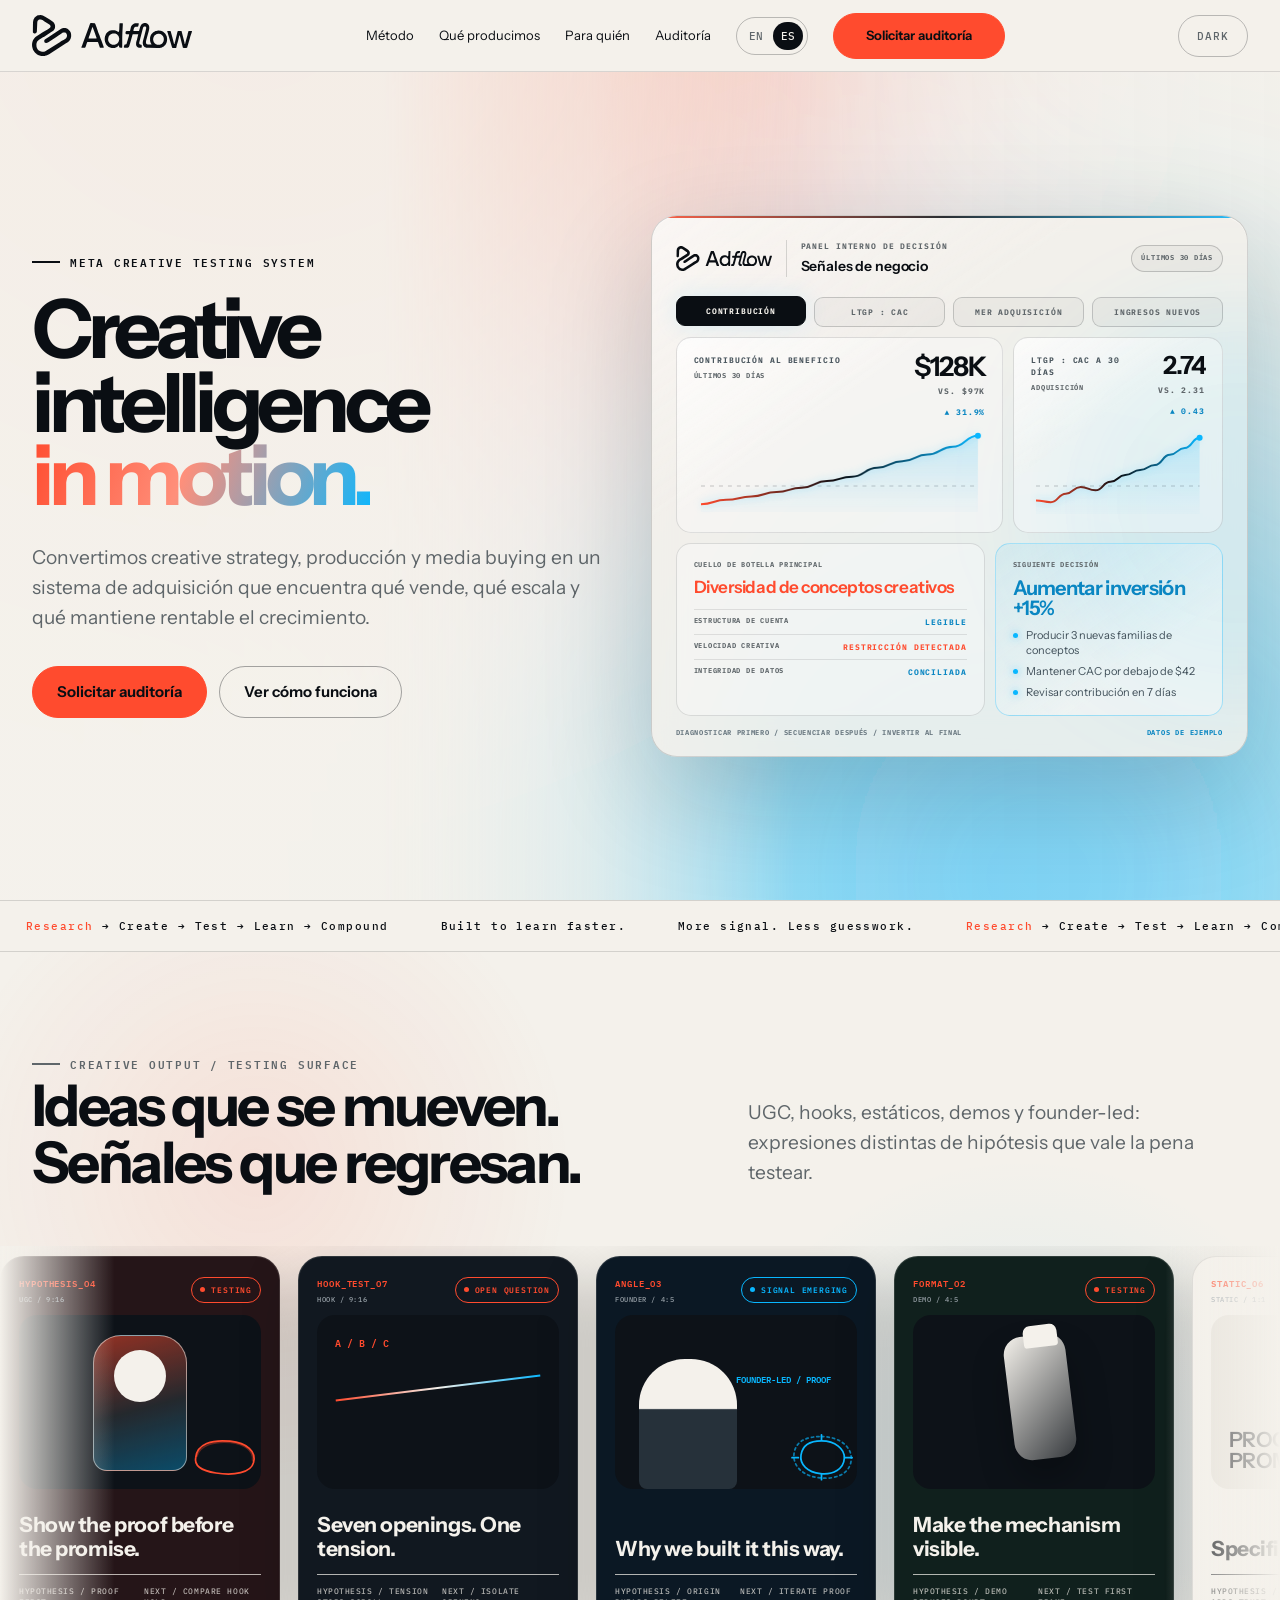
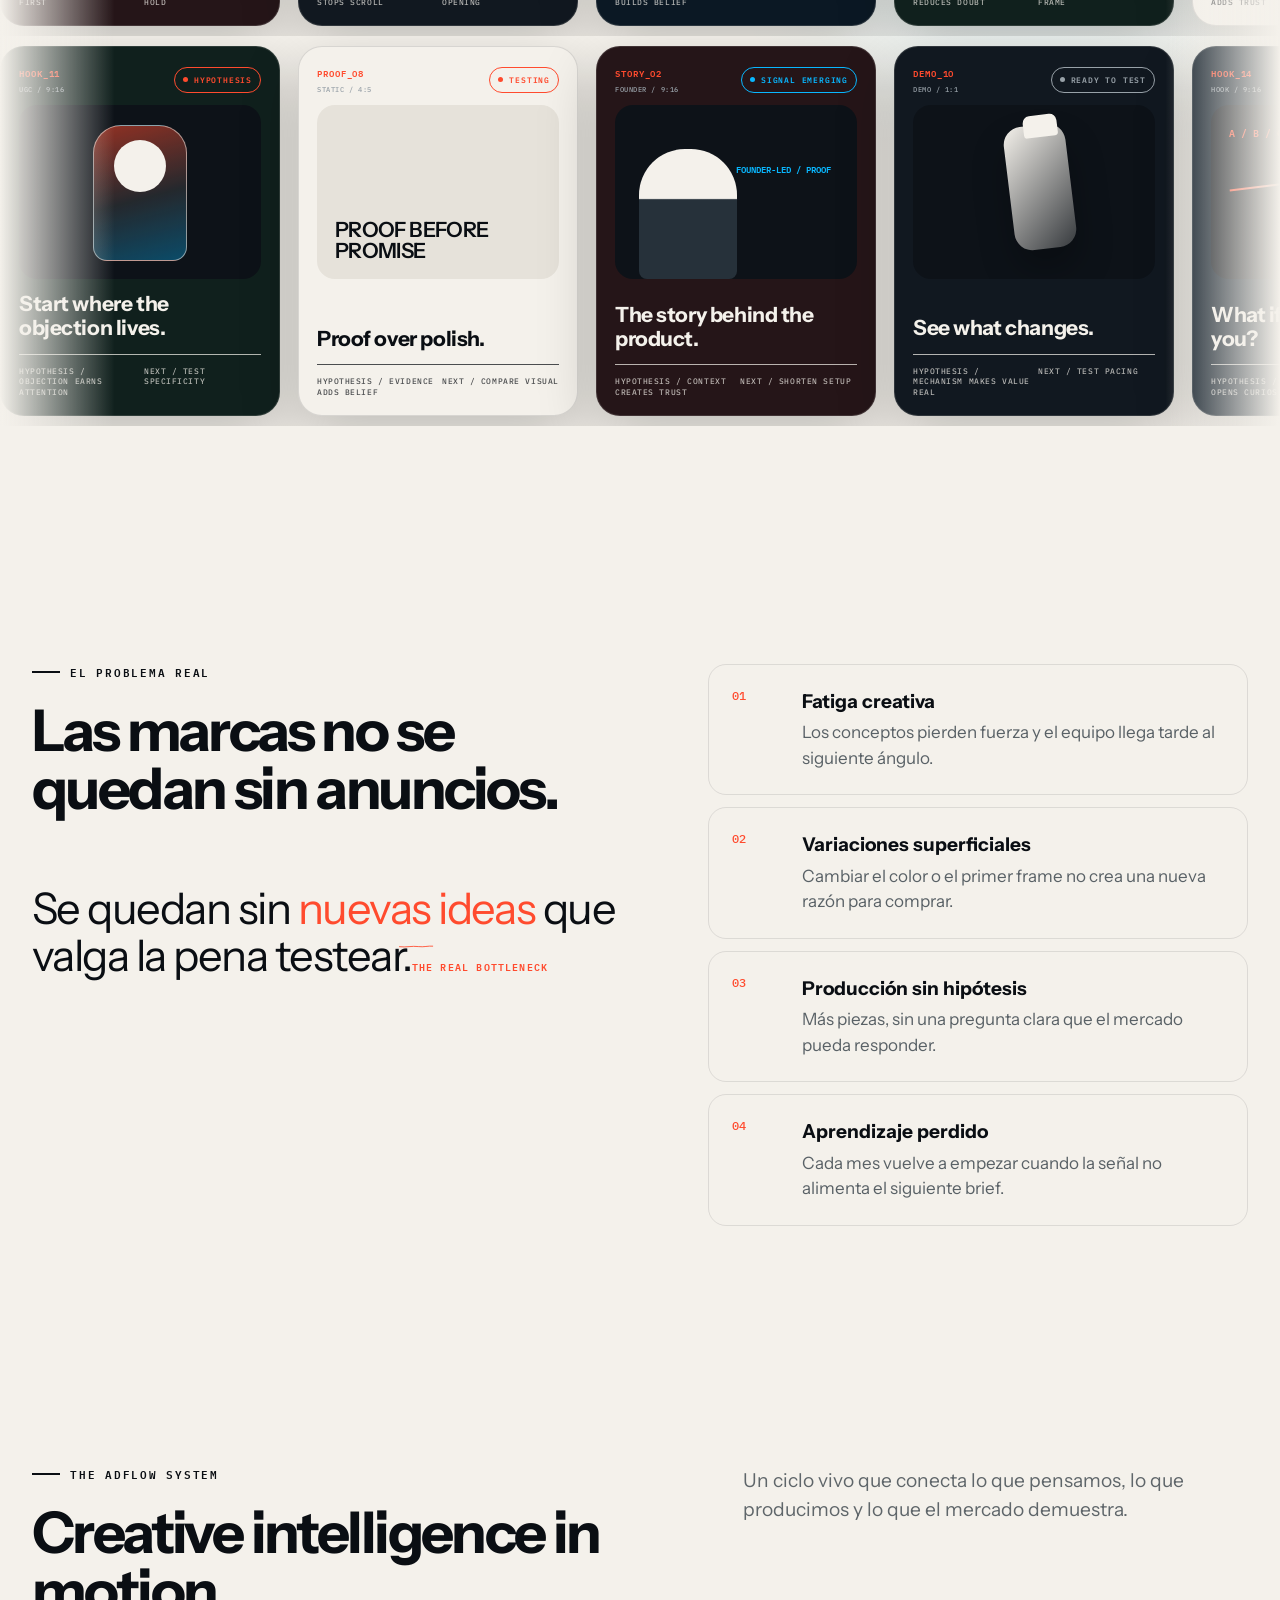
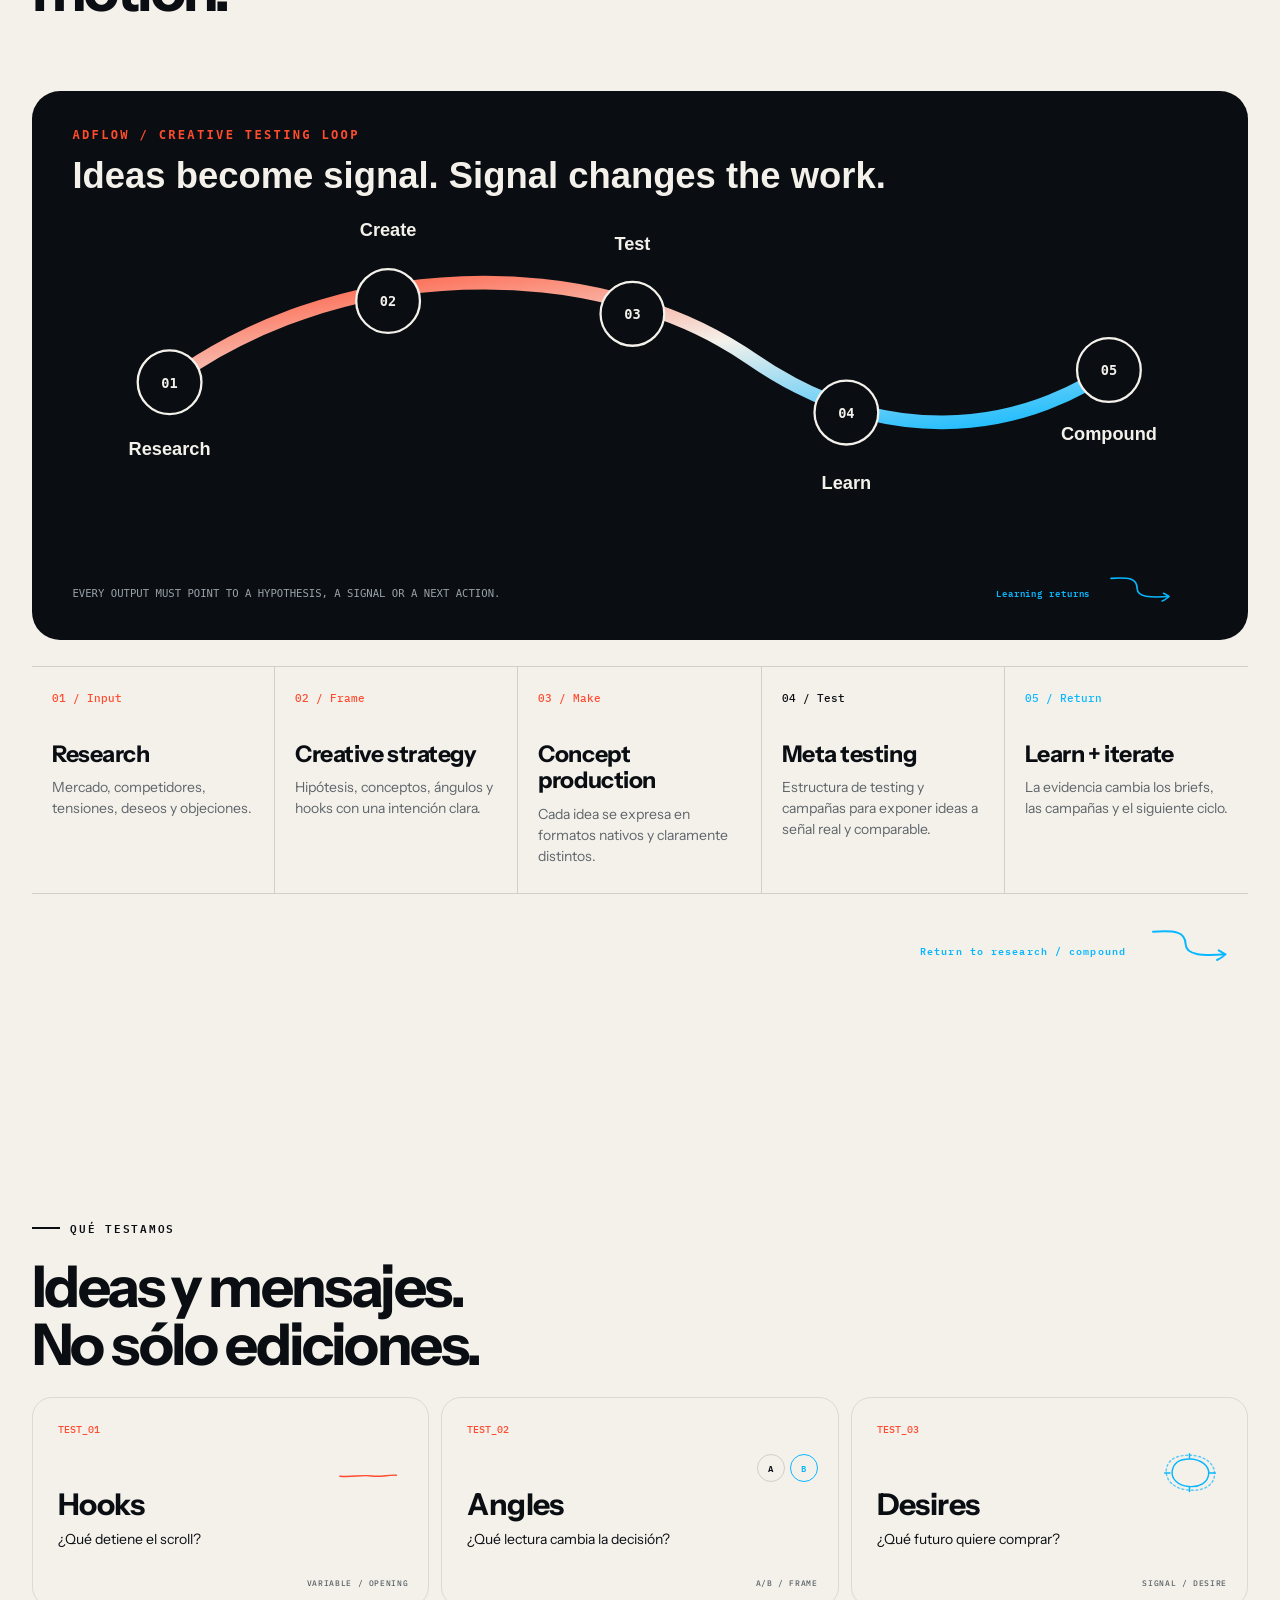
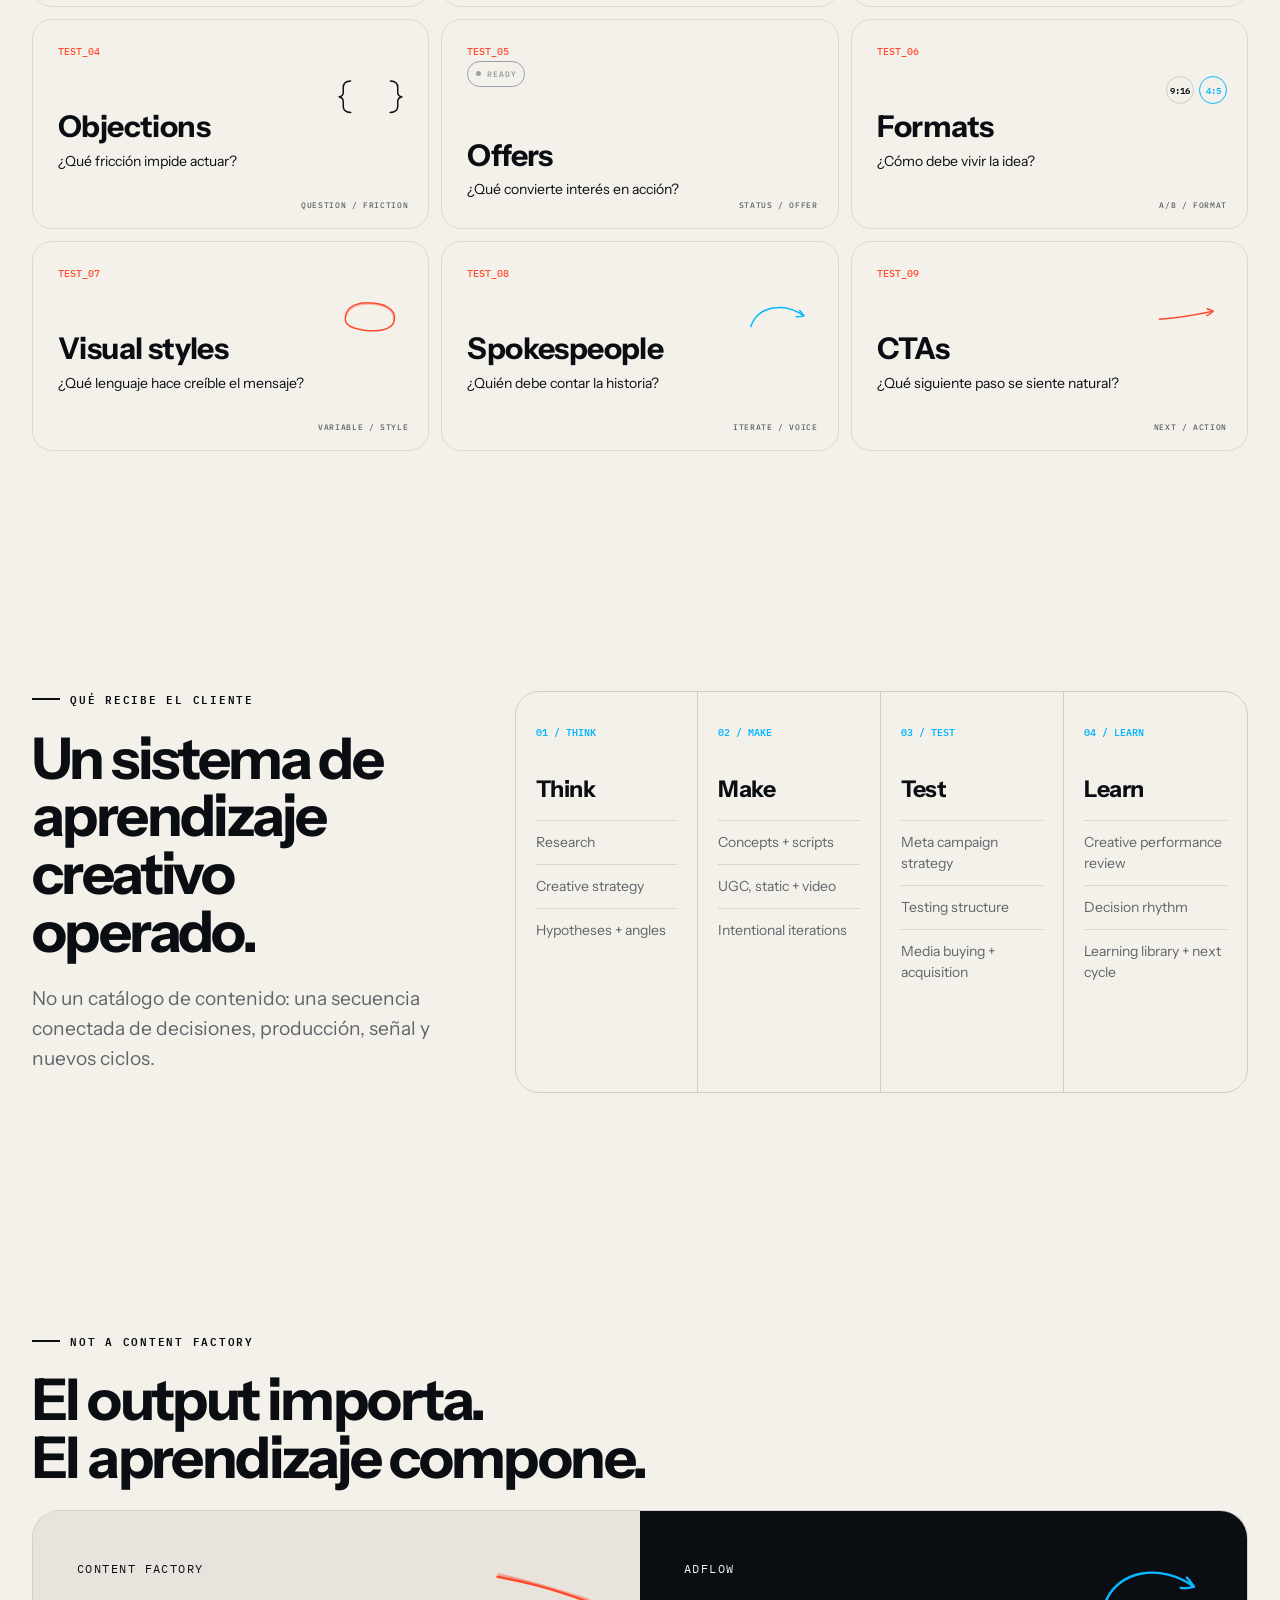
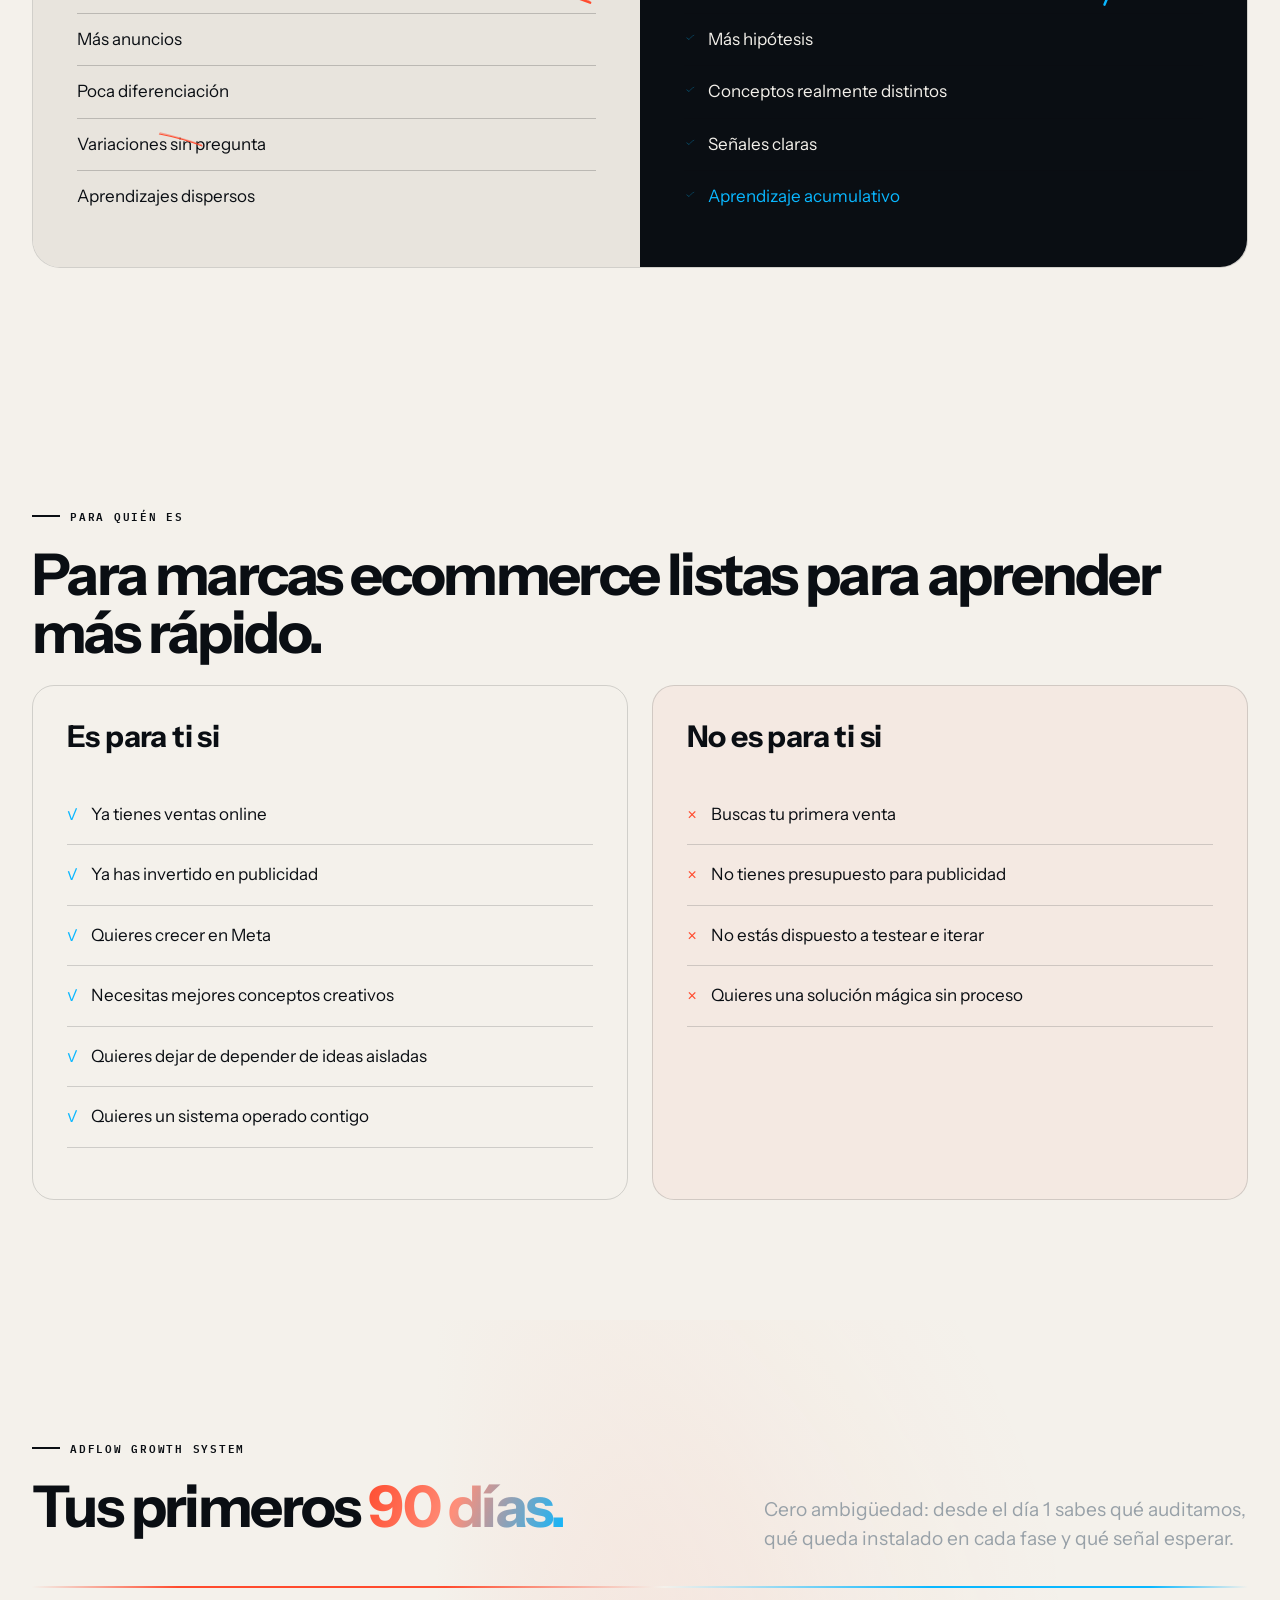
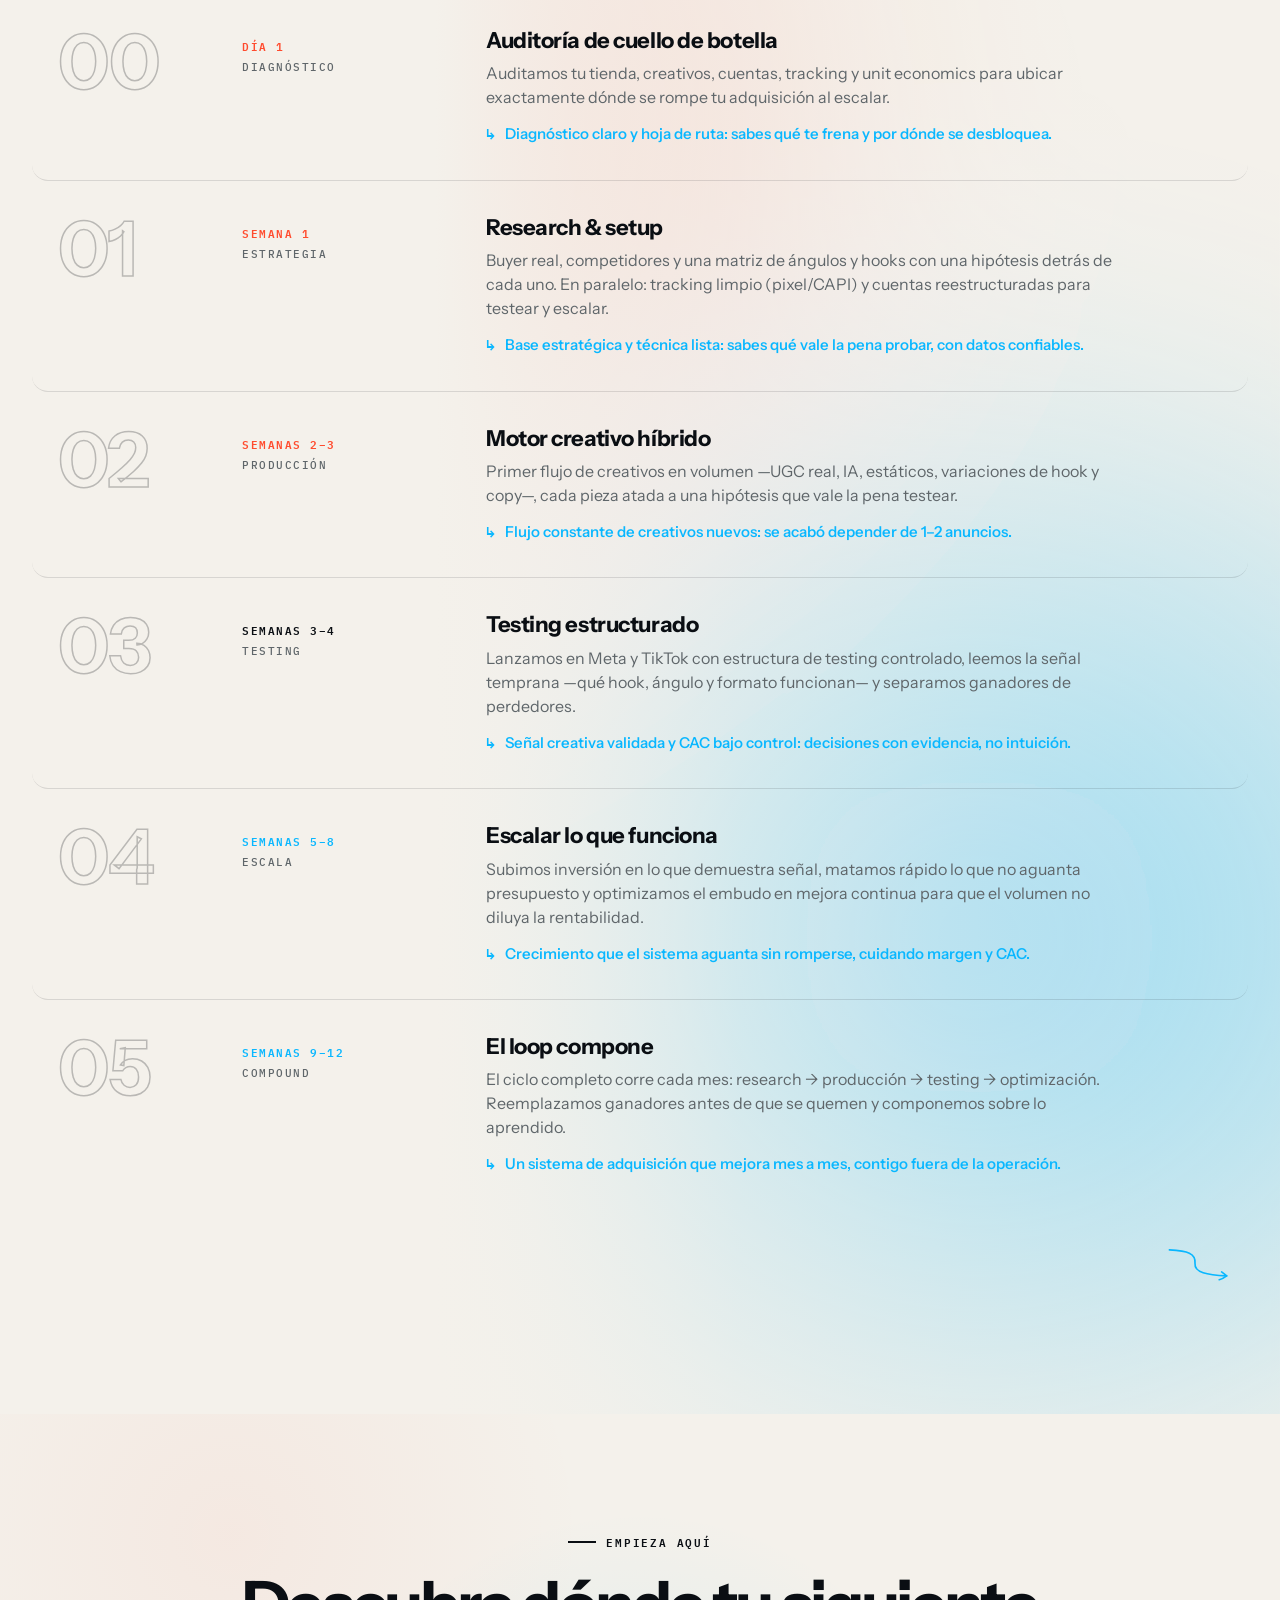
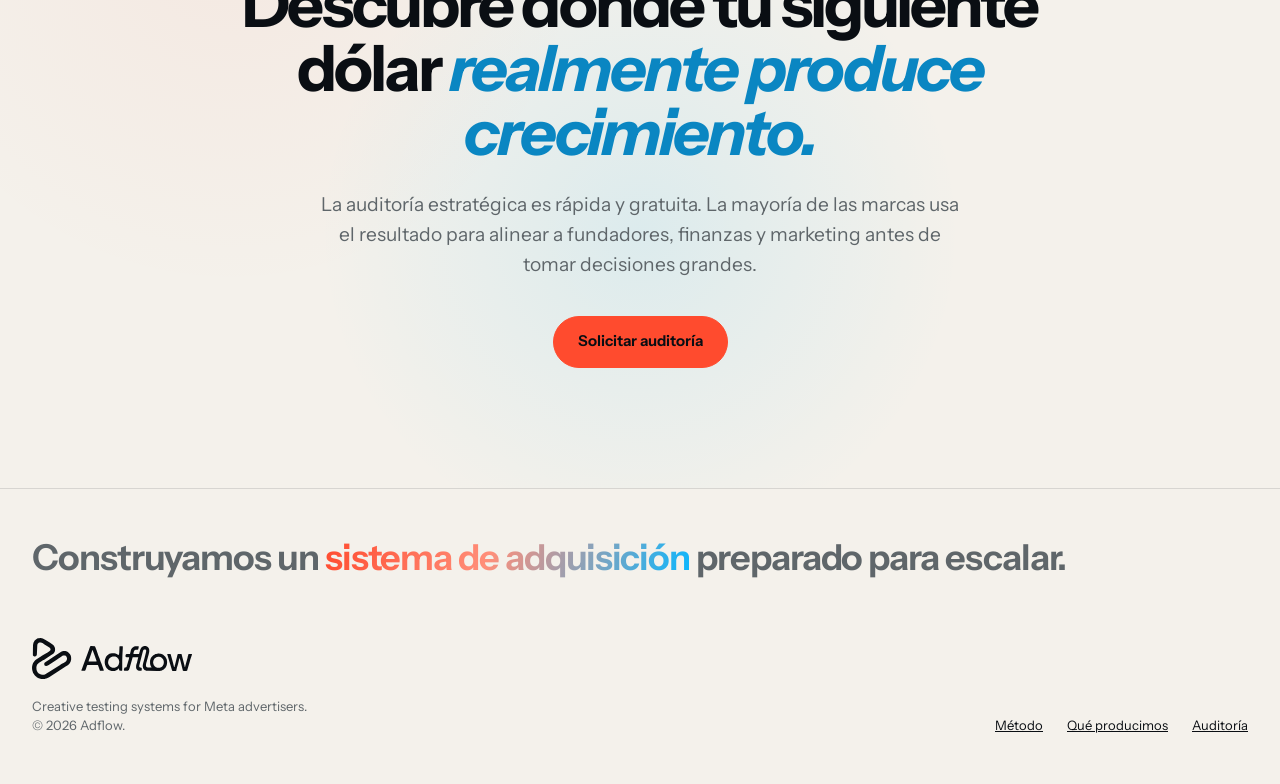
==== index.html @ 383245fb "Modal form refinements + footer statement - Modal title accent now uses the hero's signal gradient o" ====
<!doctype html>
<html lang="es">
<head>
  <meta charset="utf-8">
  <meta name="viewport" content="width=device-width,initial-scale=1">
  <title>Adflow — Creative testing systems for Meta</title>
  <meta name="description" content="Adflow investiga, produce y testea conceptos creativos para convertir cada ciclo de Meta en señal y aprendizaje.">

  <!-- SEO & Social Meta -->
  <meta name="keywords" content="Meta Ads, creative testing, ecommerce, UGC, ad creative, creative strategy, hooks, performance creative">
  <link rel="canonical" href="https://www.tryadflow.co/">
  <meta property="og:title" content="Adflow — Creative testing systems for Meta">
  <meta property="og:description" content="Adflow investiga, produce y testea conceptos creativos para convertir cada ciclo de Meta en señal y aprendizaje.">
  <meta property="og:type" content="website">
  <meta property="og:url" content="https://www.tryadflow.co">
  <meta property="og:image" content="https://www.tryadflow.co/og-image.png">
  <meta name="twitter:card" content="summary_large_image">
  <meta name="twitter:title" content="Adflow — Creative testing systems for Meta">
  <meta name="twitter:description" content="Adflow investiga, produce y testea conceptos creativos para convertir cada ciclo de Meta en señal y aprendizaje.">
  <meta name="twitter:image" content="https://www.tryadflow.co/og-image.png">

  <link rel="preconnect" href="https://fonts.googleapis.com">
  <link rel="preconnect" href="https://fonts.gstatic.com" crossorigin>
  <link href="https://fonts.googleapis.com/css2?family=IBM+Plex+Mono:wght@400;500;600&family=Instrument+Sans:wght@400;500;600;700&display=swap" rel="stylesheet">
  <link rel="icon" href="assets/favicon.svg" type="image/svg+xml">
  <style>
    :root{--ink:#0a0e13;--ivory:#f4f1eb;--red:#ff4b2e;--blue:#09b7ff;--mint:#b7f0e2;--surface:#111820;--mist:#98a1a8;--line:rgba(10,14,19,.16);--max:1280px;--radius:28px;--sans:'Instrument Sans',Arial,sans-serif;--mono:'IBM Plex Mono',monospace}
    *{box-sizing:border-box}html{scroll-behavior:smooth}body{margin:0;background:var(--ivory);color:var(--ink);font-family:var(--sans);font-size:17px;line-height:1.5;overflow-x:hidden}img{display:block;max-width:100%}a{color:inherit}.wrap{width:min(var(--max),calc(100% - 64px));margin:auto}.mono{font-family:var(--mono);text-transform:uppercase;letter-spacing:.12em;font-size:12px}.eyebrow{display:flex;align-items:center;gap:10px;margin:0 0 22px;font-family:var(--mono);font-size:11px;font-weight:600;letter-spacing:.16em;text-transform:uppercase}.eyebrow:before{content:"";width:28px;height:2px;background:currentColor}h1,h2,h3,p{margin-top:0}h1{font-size:clamp(58px,7vw,108px);line-height:.9;letter-spacing:-.065em;max-width:760px;margin-bottom:30px}h2{font-size:clamp(40px,4.5vw,68px);line-height:1;letter-spacing:-.045em;margin-bottom:24px}h3{font-size:23px;line-height:1.15;letter-spacing:-.02em}.lead{font-size:clamp(18px,1.5vw,22px);line-height:1.55;max-width:680px}.muted{color:#5f666a}.dark{background:var(--ink);color:var(--ivory)}.dark .muted{color:var(--mist)}.section{padding:120px 0}.btn{display:inline-flex;align-items:center;justify-content:center;min-height:52px;padding:0 24px;border:1px solid var(--ink);border-radius:999px;font-size:15px;font-weight:650;text-decoration:none;transition:.25s;background:transparent}.btn.primary{background:var(--red);border-color:var(--red);color:var(--ink)}.btn.light{border-color:rgba(244,241,235,.35);color:var(--ivory)}.btn:hover{transform:translateY(-3px);box-shadow:0 12px 30px rgba(0,0,0,.18)}.btn:focus-visible,a:focus-visible,input:focus-visible,select:focus-visible,textarea:focus-visible{outline:3px solid var(--blue);outline-offset:3px}
    nav{position:sticky;top:0;z-index:20;height:76px;background:rgba(10,14,19,.94);backdrop-filter:blur(14px);border-bottom:1px solid rgba(244,241,235,.12);color:var(--ivory)}nav .wrap{height:100%;display:flex;align-items:center;justify-content:space-between;gap:28px}.brand img{width:160px}.navlinks{display:flex;align-items:center;gap:25px}.navlinks a{font-size:13px;text-decoration:none}.langs{display:flex;gap:2px;border:1px solid rgba(244,241,235,.25);padding:3px}.lang{border:0;background:transparent;color:var(--mist);font:500 11px var(--mono);padding:7px 8px;cursor:pointer}.lang.active{background:var(--ivory);color:var(--ink)}.menu{display:none;background:none;border:0;color:var(--ivory);font:500 12px var(--mono)}
    .hero{position:relative;min-height:calc(100vh - 76px);padding:94px 0 72px;overflow:hidden}.hero:before{content:"";position:absolute;inset:0;background:linear-gradient(90deg,var(--ink) 0 41%,transparent 61%),url('assets/signal-field-dark.svg') 76% 42%/78% 112% no-repeat;opacity:.94}.hero:after{content:"";position:absolute;left:53%;top:18%;width:47%;height:64%;background:repeating-linear-gradient(174deg,transparent 0 13px,rgba(244,241,235,.07) 14px,transparent 15px 25px);clip-path:polygon(0 49%,100% 0,100% 100%);filter:blur(.2px);opacity:.7;animation:currentShift 9s ease-in-out infinite alternate}.hero-grid{position:relative;z-index:2;display:grid;grid-template-columns:.92fr 1.08fr;gap:38px;align-items:center}.hero-copy{position:relative;z-index:2}.hero h1{font-size:clamp(70px,7vw,108px);max-width:720px}.hero h1 span{color:var(--ivory)}.hero-copy .lead{max-width:590px}.actions{display:flex;gap:12px;flex-wrap:wrap;margin-top:34px}.hero-visual{position:relative;min-height:590px}.signal-core{position:absolute;left:49%;top:45%;width:24px;height:24px;border-radius:50%;background:var(--ivory);box-shadow:0 0 16px 5px var(--ivory),-20px 0 50px 22px var(--red),20px 0 55px 24px var(--blue);animation:signalPulse 4s ease-in-out infinite}.signal-axis{position:absolute;left:10%;right:3%;top:calc(45% + 11px);height:1px;background:linear-gradient(90deg,transparent,var(--red),var(--ivory),var(--blue),transparent)}.signal-copy{position:absolute;left:8%;right:0;bottom:38px;display:grid;grid-template-columns:repeat(3,1fr);gap:16px}.signal-copy div{padding-top:13px;border-top:1px solid rgba(244,241,235,.28)}.signal-copy span{display:block;color:var(--mist);font:500 9px var(--mono);letter-spacing:.11em;text-transform:uppercase}.signal-copy b{display:block;margin-top:8px;font-size:14px;font-weight:500}.hero-mark{position:absolute;right:4%;top:9%;width:50px;opacity:.84;animation:markFloat 6s ease-in-out infinite}@keyframes signalPulse{50%{transform:scale(1.18) translateX(8px);filter:brightness(1.15)}}@keyframes currentShift{to{transform:translate3d(2%,-1.5%,0) scale(1.025);opacity:.9}}@keyframes markFloat{50%{transform:translateY(-10px) rotate(3deg)}}
    .system-ticker{border-top:1px solid rgba(244,241,235,.14);border-bottom:1px solid rgba(244,241,235,.14);overflow:hidden}.system-ticker .ticker-track{display:flex;white-space:nowrap;width:max-content;animation:ticker 24s linear infinite}.system-ticker span{padding:18px 26px;font:500 11px var(--mono);letter-spacing:.13em}.system-ticker i{color:var(--red);font-style:normal}@keyframes ticker{to{transform:translateX(-50%)}}
    .creative-stream{position:relative;padding:96px 0 110px;background:var(--ink);color:var(--ivory);overflow:hidden}.creative-stream:before{content:"";position:absolute;inset:-20% 0 20%;background:radial-gradient(circle at 17% 38%,rgba(255,75,46,.12),transparent 28%),radial-gradient(circle at 78% 62%,rgba(9,183,255,.11),transparent 28%);pointer-events:none}.stream-head{position:relative;z-index:2;display:flex;align-items:end;justify-content:space-between;gap:50px;margin-bottom:46px}.stream-head h2{max-width:670px;margin-bottom:0}.stream-head p{max-width:500px;margin-bottom:4px;color:var(--mist)}.marquee-row{position:relative;width:100%;overflow:hidden;padding:9px 0}.marquee-row:before,.marquee-row:after{content:"";position:absolute;z-index:4;top:0;bottom:0;width:9vw;pointer-events:none}.marquee-row:before{left:0;background:linear-gradient(90deg,var(--ink),transparent)}.marquee-row:after{right:0;background:linear-gradient(-90deg,var(--ink),transparent)}.creative-track{display:flex;width:max-content;will-change:transform}.creative-track.left{animation:streamLeft 42s linear infinite}.creative-track.right{animation:streamRight 46s linear infinite}.marquee-row:hover .creative-track{animation-play-state:paused}.creative-group{display:flex;gap:16px;padding-right:16px;flex:none}.creative-tile{position:relative;flex:0 0 250px;aspect-ratio:4/5;overflow:hidden;border-radius:26px;padding:20px;color:var(--ivory);background:radial-gradient(circle at 28% 22%,rgba(255,75,46,.28),transparent 35%),linear-gradient(145deg,#192028,#0d1218);box-shadow:0 18px 55px rgba(0,0,0,.24);transform:translateZ(0)}.creative-tile:nth-child(2n){background:radial-gradient(circle at 72% 74%,rgba(9,183,255,.28),transparent 38%),linear-gradient(145deg,#181d23,#0b1015)}.creative-tile:nth-child(3n){background:radial-gradient(circle at 50% 30%,rgba(183,240,226,.17),transparent 34%),linear-gradient(150deg,#14231f,#0a1110)}.creative-tile:nth-child(4n){background:radial-gradient(circle at 34% 68%,rgba(255,75,46,.22),transparent 36%),linear-gradient(145deg,#27171c,#0c1015)}.creative-tile .format{display:inline-flex;padding:7px 11px;border-radius:999px;background:var(--ivory);color:var(--ink);font:600 9px var(--mono);letter-spacing:.1em;text-transform:uppercase}.creative-tile h3{position:absolute;z-index:2;left:20px;right:20px;bottom:20px;margin:0;font-size:26px}.creative-tile .orb{position:absolute;width:120px;height:120px;border-radius:50%;right:-18px;top:34%;background:linear-gradient(135deg,var(--red),var(--ivory) 48%,var(--blue));filter:blur(.2px);opacity:.85;transition:.4s}.creative-tile:hover .orb{transform:scale(1.18) rotate(18deg)}.creative-tile .bottle{position:absolute;left:38%;top:29%;width:65px;height:145px;border-radius:22px 22px 28px 28px;background:linear-gradient(135deg,rgba(244,241,235,.9),rgba(244,241,235,.14));box-shadow:0 20px 32px rgba(0,0,0,.3);transform:rotate(-10deg)}.creative-tile .bottle:before{content:"";position:absolute;left:19px;right:19px;top:-15px;height:22px;border-radius:8px 8px 3px 3px;background:var(--ivory)}.creative-tile .hookline{position:absolute;left:24px;right:24px;top:42%;height:2px;background:linear-gradient(90deg,var(--red),var(--ivory),var(--blue));transform:rotate(-8deg);box-shadow:0 0 22px var(--blue)}@keyframes streamLeft{from{transform:translateX(0)}to{transform:translateX(-50%)}}@keyframes streamRight{from{transform:translateX(-50%)}to{transform:translateX(0)}}
    .problem-grid{display:grid;grid-template-columns:1.05fr .95fr;gap:80px}.problem-list{display:grid;gap:12px}.problem-row{display:grid;grid-template-columns:52px 1fr;gap:18px;padding:23px;border-radius:22px;background:rgba(10,14,19,.045)}.problem-row .num{font:500 12px var(--mono);color:var(--red)}.problem-row b{display:block;font-size:19px;margin-bottom:4px}.problem-row p{margin:0;color:#596166}.statement{margin-top:60px;padding:36px;border-radius:var(--radius);background:var(--ink);color:var(--ivory);font-size:clamp(28px,3.4vw,50px);line-height:1.08;letter-spacing:-.035em}.statement em{color:var(--red);font-style:normal}
    .method-head{display:grid;grid-template-columns:1fr .8fr;gap:80px;margin-bottom:62px}.motion-strip{position:relative;display:grid;grid-template-columns:repeat(4,1fr);align-items:center;min-height:250px;border-top:1px solid rgba(244,241,235,.2);border-bottom:1px solid rgba(244,241,235,.2);overflow:hidden}.motion-strip:before{content:"";position:absolute;left:10%;right:10%;top:50%;height:1px;background:linear-gradient(90deg,var(--red),var(--ivory),var(--blue))}.motion-state{position:relative;z-index:2;text-align:center}.motion-state img{width:96px;margin:auto;filter:blur(8px);opacity:.5;transform:rotate(-28deg)}.motion-state:nth-child(2) img{filter:blur(4px);opacity:.65;transform:rotate(-12deg)}.motion-state:nth-child(3) img{filter:blur(1px);opacity:.85;transform:rotate(0)}.motion-state:nth-child(4) img{filter:none;opacity:1;transform:none}.motion-state span{display:block;margin-top:24px;color:var(--mist);font:500 9px var(--mono);letter-spacing:.1em;text-transform:uppercase}.loop{display:grid;grid-template-columns:repeat(5,1fr);gap:0;margin-top:52px}.step{position:relative;padding:0 24px 0 0}.step-num{font:500 11px var(--mono);color:var(--red);padding-bottom:14px;border-bottom:1px solid rgba(244,241,235,.24)}.step:nth-child(4) .step-num,.step:nth-child(5) .step-num{color:var(--blue)}.step h3{color:var(--ivory);margin:22px 0 12px}.step p{color:var(--mist);font-size:14px}.compound{margin-top:48px;display:flex;justify-content:flex-end;align-items:center;gap:16px;color:var(--blue);font:500 12px var(--mono);text-transform:uppercase;letter-spacing:.1em}.compound img{width:54px}
    .testing-grid{display:grid;grid-template-columns:repeat(3,1fr);gap:14px}.test-cell{position:relative;min-height:180px;padding:25px;border-radius:24px;background:rgba(10,14,19,.045);transition:.25s}.test-cell:after{content:"";position:absolute;width:44px;height:25px;border:2px solid transparent;border-radius:50%;right:22px;top:20px;transform:rotate(-12deg)}.test-cell:nth-child(3n+1):hover:after{border-color:var(--red)}.test-cell:nth-child(3n+2):hover:after{border-color:var(--blue)}.test-cell:hover{background:var(--ink);color:var(--ivory);transform:translateY(-4px)}.test-cell .id{font:500 10px var(--mono);color:var(--red)}.test-cell h3{font-size:30px;margin:44px 0 6px}.test-cell p{font-size:14px;margin:0}.deliverables{display:grid;grid-template-columns:.8fr 1.2fr;gap:90px}.delivery-list{display:grid;gap:10px}.delivery{display:flex;gap:24px;padding:19px 22px;border-radius:18px;background:rgba(244,241,235,.055)}.delivery span{font:500 11px var(--mono);color:var(--blue)}.delivery b{font-size:19px}.compare{display:grid;grid-template-columns:1fr 1fr;border-radius:var(--radius);overflow:hidden;box-shadow:0 20px 60px rgba(10,14,19,.1)}.compare>div{padding:44px}.compare .factory{background:#e6e2da}.compare .adflow{background:linear-gradient(135deg,var(--red),var(--ivory) 54%,var(--blue))}.compare ul{padding:0;list-style:none;margin:32px 0 0}.compare li{padding:13px 0;border-top:1px solid rgba(10,14,19,.2)}
    .fit{display:grid;grid-template-columns:1fr 1fr;gap:24px}.fit-card{padding:34px;border-radius:var(--radius);background:rgba(10,14,19,.05)}.fit-card.no{background:rgba(255,75,46,.09)}.fit-card h3{font-size:30px}.fit-card ul{padding:0;list-style:none}.fit-card li{padding:17px 0;border-bottom:1px solid var(--line);display:flex;gap:14px}.fit-card li:before{content:"→"}.fit-card.no li:before{content:"×";color:var(--red)}
    .audit{position:relative;background:var(--ivory);color:var(--ink);overflow:hidden}.audit:before{content:"";position:absolute;inset:0 0 0 50%;background:url('assets/signal-field-dark.svg') center/cover no-repeat;opacity:.22}.audit-grid{position:relative;display:grid;grid-template-columns:.82fr 1.18fr;gap:90px}.audit-points{margin:38px 0 0;padding:0;list-style:none}.audit-points li{padding:14px 0;border-bottom:1px solid rgba(10,14,19,.24);font-weight:550}.audit-points li:before{content:"↳";margin-right:12px}.form{background:var(--ink);color:var(--ivory);padding:38px;border-radius:32px;box-shadow:0 30px 80px rgba(10,14,19,.2)}.fields{display:grid;grid-template-columns:1fr 1fr;gap:18px}.field-group.full{grid-column:1/-1}.field-group label,.group-label{display:block;font:500 10px var(--mono);text-transform:uppercase;letter-spacing:.1em;margin-bottom:8px}.field-group input,.field-group select,.field-group textarea{width:100%;border:1px solid rgba(244,241,235,.2);border-radius:14px;background:var(--surface);padding:14px;font:16px var(--sans);color:var(--ivory)}textarea{min-height:116px;resize:vertical}.checks{display:flex;flex-wrap:wrap;gap:9px}.check{display:flex;align-items:center;gap:7px;border:1px solid rgba(244,241,235,.2);border-radius:999px;padding:9px 13px;font-size:13px}.check input{width:auto}.submit{width:100%;margin-top:22px;background:var(--ivory);color:var(--ink);border:0;border-radius:999px;min-height:56px;font-weight:650;cursor:pointer}.status{min-height:24px;margin-top:12px;font-size:13px}.todo{margin-top:28px;padding:14px 18px;border-radius:18px;background:rgba(10,14,19,.06);font:500 10px var(--mono)}
    footer{padding:48px 0;background:var(--ink);color:var(--ivory)}footer .wrap{display:flex;align-items:flex-end;justify-content:space-between;gap:30px}footer img{width:160px}footer p{margin:18px 0 0;color:var(--mist);font-size:13px}.footer-links{display:flex;gap:24px;font-size:13px}
    [data-reveal]{opacity:1;transform:none;transition:.6s ease}
    @media(max-width:1024px){.wrap{width:min(var(--max),calc(100% - 44px))}.navlinks>a:not(.nav-cta){display:none}.hero-grid,.problem-grid,.method-head,.deliverables,.audit-grid{grid-template-columns:1fr}.hero:before{background:linear-gradient(180deg,var(--ink) 0 48%,transparent 78%),url('assets/signal-field-dark.svg') center bottom/130% 70% no-repeat}.hero-visual{min-height:420px}.stream-head{align-items:start;flex-direction:column;gap:14px}.loop{overflow-x:auto;padding-bottom:22px}.step{min-width:210px}.section{padding:95px 0}.audit:before{inset:48% 0 0}}
    @media(max-width:640px){body{font-size:16px}.wrap{width:calc(100% - 32px)}nav{height:66px}.brand img{width:160px}.nav-cta{display:none!important}.menu{display:block}.hero{padding-top:54px}.hero h1{font-size:64px}.hero-grid{gap:5px}.hero-visual{min-height:320px}.signal-copy{left:0;bottom:12px}.signal-copy b{font-size:11px}.signal-core{top:38%}.signal-axis{top:calc(38% + 11px)}.creative-stream{padding:70px 0 80px}.creative-tile{flex-basis:210px;border-radius:22px}.section{padding:76px 0}.problem-grid{gap:40px}.statement{margin-top:42px;padding:28px}.method-head{gap:10px}.motion-strip{grid-template-columns:repeat(4,150px);overflow-x:auto;justify-content:start}.motion-state img{width:72px}.testing-grid{grid-template-columns:1fr}.test-cell{min-height:150px;padding:22px}.test-cell h3{font-size:23px;margin-top:30px}.deliverables,.fit,.audit-grid{grid-template-columns:1fr;gap:50px}.compare{grid-template-columns:1fr}.compare>div{padding:28px}.fields{grid-template-columns:1fr}.field-group.full{grid-column:auto}.form{padding:24px 18px;border-radius:24px}footer .wrap{align-items:flex-start;flex-direction:column}.footer-links{flex-wrap:wrap}}
    /* Graphic System v1.1 refinement */
    :root{--soft-line:rgba(244,241,235,.16);--paper-line:rgba(10,14,19,.15)}
    .annotation{position:absolute;display:block;background:center/contain no-repeat;pointer-events:none;transform-origin:left center;animation:markSettle .7s cubic-bezier(.2,.75,.25,1) both}.annotation[data-annotation="underline-red"]{background-image:url('assets/annotation-underline-red.svg')}.annotation[data-annotation="double-underline-blue"]{background-image:url('assets/annotation-double-underline-blue.svg')}.annotation[data-annotation="circle-red"]{background-image:url('assets/annotation-circle-red.svg')}.annotation[data-annotation="target-blue"]{background-image:url('assets/annotation-target-blue.svg')}.annotation[data-annotation="target-red"]{background-image:url('assets/annotation-target-red.svg')}.annotation[data-annotation="return-blue"]{background-image:url('assets/annotation-arrow-return-blue.svg')}.annotation[data-annotation="arrow-red"]{background-image:url('assets/annotation-arrow-straight-red.svg')}.annotation[data-annotation="curve-blue"]{background-image:url('assets/annotation-arrow-curve-blue.svg')}.annotation[data-annotation="bracket-ink"]{background-image:url('assets/annotation-bracket-ink.svg')}.annotation[data-annotation="check-blue"]{background-image:url('assets/annotation-check-blue.svg')}.annotation[data-annotation="strike-red"]{background-image:url('assets/annotation-strike-red.svg')}@keyframes markSettle{from{transform:scaleX(.86);opacity:.55}to{transform:scaleX(1);opacity:1}}
    nav{height:72px;transition:background .25s,box-shadow .25s}nav.scrolled{background:rgba(10,14,19,.985);box-shadow:0 10px 32px rgba(0,0,0,.2)}.navlinks a{position:relative;padding:8px 0}.navlinks>a:not(.btn):after{content:"";position:absolute;left:0;right:100%;bottom:2px;height:1px;background:var(--blue);transition:right .25s}.navlinks>a:hover:after{right:0}.menu{min-width:46px;min-height:42px;border:1px solid var(--soft-line);border-radius:999px;align-items:center;justify-content:center}
    .hero{min-height:760px;padding:82px 0 64px}.hero:before{background:linear-gradient(90deg,var(--ink) 0 43%,rgba(10,14,19,.74) 51%,transparent 69%),url('assets/signal-field-transition-dual.svg') 78% 42%/78% 112% no-repeat}.hero:after{left:55%;top:19%;background:repeating-linear-gradient(174deg,transparent 0 17px,rgba(244,241,235,.06) 18px,transparent 19px 34px);animation:currentShift 12s ease-in-out infinite alternate}.hero h1{max-width:670px}.hero-copy .lead{max-width:625px}.signal-field{position:relative;min-height:570px}.signal-track{position:absolute;left:5%;right:2%;top:43%;height:1px;background:linear-gradient(90deg,rgba(255,75,46,0),var(--red) 18%,var(--ivory) 50%,var(--blue) 78%,rgba(9,183,255,0))}.signal-origin,.signal-learning{position:absolute;top:calc(43% - 4px);width:9px;height:9px;border-radius:50%}.signal-origin{left:16%;background:var(--red);box-shadow:0 0 22px var(--red);animation:hypothesisWake 7s ease-in-out infinite}.signal-learning{right:15%;background:var(--blue);box-shadow:0 0 24px var(--blue);animation:learningWake 7s ease-in-out infinite}.signal-core{left:49%;top:calc(43% - 11px);animation:coreProcess 7s ease-in-out infinite}.signal-packet{position:absolute;left:17%;top:calc(43% - 3px);width:7px;height:7px;border-radius:50%;background:var(--ivory);box-shadow:0 0 15px var(--ivory);animation:signalTravel 7s cubic-bezier(.4,0,.2,1) infinite}.signal-copy{left:4%;right:1%;bottom:72px;gap:12px}.signal-copy div{position:relative;padding:14px 12px 0;border-top:1px solid var(--soft-line)}.signal-copy div:first-child{border-color:rgba(255,75,46,.62)}.signal-copy div:last-child{border-color:rgba(9,183,255,.62)}.signal-copy span{font-size:9px}.signal-copy b{font-size:14px}.signal-return{right:5%;bottom:4px;width:146px;height:72px;transform:rotate(7deg)}.hero-mark{right:7%;top:13%;width:64px;opacity:1;animation:learningWake 7s ease-in-out infinite}@keyframes hypothesisWake{0%,100%{opacity:.48;transform:scale(.72)}16%,40%{opacity:1;transform:scale(1.25)}}@keyframes signalTravel{0%,14%{transform:translateX(0);opacity:0}22%{opacity:1}55%{transform:translateX(30vw);opacity:1}70%,100%{transform:translateX(47vw);opacity:0}}@keyframes coreProcess{0%,34%,100%{transform:scale(.8);filter:brightness(.85)}48%,58%{transform:scale(1.22);filter:brightness(1.25)}}@keyframes learningWake{0%,55%,100%{opacity:.45;transform:scale(.8)}68%,88%{opacity:1;transform:scale(1.14)}}
    .creative-stream{padding:104px 0 118px}.creative-stream:before{background:radial-gradient(circle at 20% 38%,rgba(255,75,46,.08),transparent 25%),radial-gradient(circle at 80% 64%,rgba(9,183,255,.08),transparent 25%)}.stream-head{margin-bottom:54px}.marquee-row{padding:10px 0}.creative-group{gap:18px;padding-right:18px}.creative-test-card{position:relative;flex:0 0 280px;height:370px;overflow:hidden;border:1px solid rgba(244,241,235,.13);border-radius:24px;padding:18px;color:var(--ivory);background:#111820;box-shadow:0 20px 58px rgba(0,0,0,.22)}.creative-test-card.light{color:var(--ink);background:var(--ivory);border-color:rgba(10,14,19,.12)}.creative-test-card.red{background:#251518}.creative-test-card.blue{background:#0b1824}.creative-test-card.mint{background:#10201d}.test-card-head{display:flex;justify-content:space-between;gap:12px;align-items:center}.test-id{font:600 9px var(--mono);letter-spacing:.1em;color:var(--red)}.test-status-label{display:inline-flex;align-items:center;gap:6px;padding:6px 8px;border:1px solid currentColor;border-radius:999px;font:600 8px var(--mono);letter-spacing:.1em;text-transform:uppercase}.test-status-label:before{content:"";width:5px;height:5px;border-radius:50%;background:currentColor}.status-red{color:var(--red)}.status-blue{color:var(--blue)}.status-neutral{color:var(--mist)}.creative-visual{position:absolute;left:18px;right:18px;top:58px;height:174px;border-radius:18px;overflow:hidden;background:#0d1218}.creative-test-card.light .creative-visual{background:#e6e2da}.creative-visual:before,.creative-visual:after{content:"";position:absolute}.visual-ugc:before{inset:20px 74px 18px;border:1px solid rgba(244,241,235,.55);border-radius:28px 28px 14px 14px;background:linear-gradient(165deg,rgba(255,75,46,.55),rgba(244,241,235,.1) 54%,rgba(9,183,255,.35))}.visual-ugc:after{width:52px;height:52px;border-radius:50%;left:50%;top:35px;transform:translateX(-50%);background:var(--ivory)}.visual-founder:before{width:98px;height:130px;left:24px;bottom:0;border-radius:46px 46px 8px 8px;background:linear-gradient(var(--ivory) 0 38%,#26313a 39%)}.visual-founder:after{content:"FOUNDER-LED / PROOF";right:16px;top:58px;width:105px;color:var(--blue);font:600 9px var(--mono);line-height:1.5}.visual-product:before{left:96px;top:20px;width:62px;height:124px;border-radius:18px;background:linear-gradient(135deg,var(--ivory),rgba(244,241,235,.18));box-shadow:0 20px 35px rgba(0,0,0,.26);transform:rotate(-7deg)}.visual-product:after{left:110px;top:10px;width:34px;height:22px;border-radius:7px 7px 3px 3px;background:var(--ivory);transform:rotate(-7deg)}.visual-static{background:linear-gradient(145deg,var(--red),#ff8c76 42%,var(--ivory) 68%)}.visual-static:before{content:"PROOF BEFORE PROMISE";left:18px;right:18px;bottom:18px;color:var(--ink);font:600 21px/1 var(--sans);letter-spacing:-.03em}.visual-testimonial:before{content:"“";left:20px;top:-14px;color:var(--blue);font:700 104px var(--sans)}.visual-testimonial:after{content:"What changed the decision?";left:70px;right:20px;top:62px;color:var(--ivory);font:500 17px/1.15 var(--sans)}.visual-offer{background:var(--ivory)}.visual-offer:before{content:"REASON TO ACT";left:18px;top:18px;color:var(--red);font:600 9px var(--mono);letter-spacing:.11em}.visual-offer:after{content:"Offer framing";left:18px;bottom:20px;color:var(--ink);font:600 28px/1 var(--sans)}.visual-hook:before{content:"A / B / C";left:18px;top:18px;color:var(--red);font:600 10px var(--mono)}.visual-hook:after{left:18px;right:18px;top:72px;height:2px;background:linear-gradient(90deg,var(--red),var(--ivory),var(--blue));transform:rotate(-7deg)}.visual-angle:before{content:"SAME PRODUCT";left:18px;top:34px;color:var(--mist);font:600 9px var(--mono)}.visual-angle:after{content:"NEW REASON TO CARE";left:18px;right:18px;bottom:30px;color:var(--ivory);font:600 24px/1 var(--sans)}.creative-card-copy{position:absolute;left:18px;right:18px;bottom:17px}.creative-card-copy h3{font-size:21px;margin:0 0 13px}.creative-meta{display:grid;grid-template-columns:1fr 1fr;gap:8px;padding-top:11px;border-top:1px solid currentColor;opacity:.72}.creative-meta span{font:500 8px/1.35 var(--mono);text-transform:uppercase;letter-spacing:.07em}.creative-test-card .annotation{z-index:3}.creative-test-card .card-mark{width:88px;height:52px;right:10px;top:177px}
    .statement{position:relative;background:transparent;color:var(--ink);padding:8px 0 40px;border-radius:0;box-shadow:none}.marked-idea{position:relative;color:var(--red);white-space:nowrap}.marked-idea .annotation{left:-4%;right:-5%;bottom:-24px;height:26px}.bottleneck-label{display:inline-block;margin-top:16px;color:var(--red);font:600 10px var(--mono);letter-spacing:.12em}.problem-row{border-radius:18px;border:1px solid rgba(10,14,19,.1);background:transparent}
    .method-section{overflow:hidden}.method-head{margin-bottom:48px}.creative-testing-loop{position:relative;border:1px solid var(--soft-line);border-radius:28px;overflow:hidden;background:var(--ink)}.creative-testing-loop>img{width:100%}.loop-return-note{position:absolute;right:5%;bottom:4%;display:flex;align-items:center;gap:10px;color:var(--blue);font:600 9px var(--mono);letter-spacing:.1em}.loop-return-note .annotation{position:relative;width:86px;height:48px}.system-steps{display:grid;grid-template-columns:repeat(5,1fr);margin-top:26px;border-top:1px solid var(--soft-line);border-bottom:1px solid var(--soft-line)}.system-step{padding:24px 20px 26px;border-right:1px solid var(--soft-line)}.system-step:last-child{border-right:0}.system-step .step-num{border:0;padding:0}.system-step h3{margin:36px 0 10px}.system-step p{color:var(--mist);font-size:14px;margin:0}.state-red .step-num{color:var(--red)}.state-neutral .step-num{color:var(--ivory)}.state-blue .step-num{color:var(--blue)}.cycle-return{display:flex;justify-content:flex-end;align-items:center;gap:12px;margin-top:26px;color:var(--blue);font:600 10px var(--mono);letter-spacing:.11em}.cycle-return .annotation{position:relative;width:110px;height:60px}
    .testing-grid{gap:12px}.test-cell{min-height:210px;border:1px solid rgba(10,14,19,.1);border-radius:20px;background:transparent}.test-cell:after{display:none}.test-cell:hover{background:var(--ivory);color:var(--ink);transform:translateY(-3px);box-shadow:0 16px 40px rgba(10,14,19,.08)}.test-cell .id{display:flex;justify-content:space-between;align-items:center}.test-cell h3{margin:52px 0 6px}.test-micro{position:absolute;right:20px;top:55px;width:76px;height:44px}.test-variable{position:absolute;right:20px;bottom:18px;color:#596166;font:500 8px var(--mono);letter-spacing:.08em}.ab-sample{position:absolute;right:20px;top:56px;display:flex;gap:5px}.ab-sample i{display:grid;place-items:center;width:28px;height:28px;border:1px solid var(--paper-line);border-radius:50%;font:600 9px var(--mono);font-style:normal}.ab-sample i:last-child{border-color:var(--blue);color:var(--blue)}
    .deliverables{grid-template-columns:.72fr 1.28fr;gap:70px}.delivery-stages{display:grid;grid-template-columns:repeat(4,1fr);border:1px solid var(--soft-line);border-radius:24px;overflow:hidden}.delivery-stage{padding:26px 20px;border-right:1px solid var(--soft-line)}.delivery-stage:last-child{border:0}.delivery-stage span{color:var(--blue);font:600 10px var(--mono)}.delivery-stage h3{margin:32px 0 18px}.delivery-stage ul{list-style:none;padding:0;margin:0}.delivery-stage li{padding:11px 0;border-top:1px solid var(--soft-line);color:var(--mist);font-size:14px}
    .compare{border:1px solid var(--paper-line);box-shadow:none;background:var(--ivory)}.compare>div{position:relative}.compare .factory{background:#e8e4dd}.compare .adflow{background:var(--ink);color:var(--ivory)}.compare li{position:relative}.compare .annotation{right:24px;top:44px;width:138px;height:74px}.compare .adflow li:before{content:"";display:inline-block;width:14px;height:14px;margin-right:10px;background:url('assets/annotation-check-blue.svg') center/contain no-repeat}.compare .adflow li:last-child{color:var(--blue)}.compare .factory li:nth-child(3) .annotation{left:0;right:auto;top:5px;width:210px;height:34px}
    .fit-card{border:1px solid var(--paper-line);background:transparent;border-radius:22px}.fit-card.no{background:rgba(255,75,46,.045)}.fit-card li:before{content:"✓";color:var(--blue);font-family:var(--mono)}.fit-card.no li:before{content:"×"}
    .audit:before{display:none}.audit-copy{position:relative}.breakpoint-map{position:relative;height:210px;margin:34px 0;border:1px solid var(--paper-line);border-radius:24px;background:var(--ink);overflow:hidden}.breakpoint-map:before,.breakpoint-map:after{content:"";position:absolute;top:102px;height:3px;background:var(--ivory)}.breakpoint-map:before{left:9%;width:37%;border-radius:999px;transform:rotate(-4deg)}.breakpoint-map:after{right:9%;width:36%;border-radius:999px;transform:rotate(4deg)}.breakpoint-gap{position:absolute;left:47%;top:88px;width:44px;height:32px;color:var(--red);font:700 26px var(--mono);text-align:center}.breakpoint-map .annotation{left:43%;top:53px;width:120px;height:96px}.breakpoint-label{position:absolute;left:24px;bottom:20px;color:var(--red);font:600 9px var(--mono);letter-spacing:.11em}.audit-grid{grid-template-columns:.9fr 1.1fr;gap:72px}.form{border-radius:28px}.field-group input:focus,.field-group select:focus,.field-group textarea:focus{border-color:var(--blue)}.submit{transition:.25s}.submit:hover{background:var(--blue)}.internal-note{margin-top:22px;padding:12px 14px;border-left:2px solid var(--red);font:500 9px/1.5 var(--mono);color:#5f666a}
    .test-id small{display:block;margin-top:4px;color:var(--mist);font:500 7px var(--mono);letter-spacing:.08em}
    @media(min-width:901px) and (max-width:1024px){.menu{display:inline-flex}.navlinks{display:none;position:absolute;left:22px;right:22px;top:calc(100% + 1px);padding:22px;border:1px solid var(--soft-line);border-radius:0 0 20px 20px;background:var(--ink);box-shadow:0 24px 50px rgba(0,0,0,.35);align-items:stretch;flex-direction:column;gap:8px}.navlinks.open{display:flex}.navlinks>a:not(.nav-cta){display:block!important}.navlinks .btn{margin-top:8px}.langs{align-self:flex-start}}
    [data-reveal]{opacity:1!important;transform:none!important}
    @media(max-width:1024px){.hero{padding-top:72px}.hero-grid{grid-template-columns:1fr}.hero:before{background:linear-gradient(180deg,var(--ink) 0 46%,rgba(10,14,19,.7) 60%,transparent 78%),url('assets/signal-field-transition-dual.svg') center bottom/145% 62% no-repeat}.signal-field{min-height:450px}.creative-testing-loop{border-radius:22px}.system-steps{grid-template-columns:repeat(5,210px);overflow-x:auto}.delivery-stages{grid-template-columns:repeat(2,1fr)}.delivery-stage:nth-child(2){border-right:0}.delivery-stage:nth-child(-n+2){border-bottom:1px solid var(--soft-line)}}
    @media(max-width:900px){.menu{display:inline-flex}.navlinks{display:none;position:absolute;left:22px;right:22px;top:calc(100% + 1px);padding:22px;border:1px solid var(--soft-line);border-radius:0 0 20px 20px;background:var(--ink);box-shadow:0 24px 50px rgba(0,0,0,.35);align-items:stretch;flex-direction:column;gap:8px}.navlinks.open{display:flex}.navlinks>a:not(.nav-cta){display:block!important}.navlinks .btn{margin-top:8px}.langs{align-self:flex-start}}
    @media(max-width:640px){nav{height:64px}.brand img{width:142px}.hero{min-height:0;padding:50px 0 38px}.hero h1{font-size:clamp(53px,16.5vw,66px);line-height:.88}.hero-copy .lead{font-size:17px}.actions{align-items:stretch;flex-direction:column}.actions .btn{width:100%}.signal-field{min-height:330px}.signal-copy{bottom:44px}.signal-copy div{padding:10px 4px 0}.signal-copy span{font-size:7px;letter-spacing:.05em}.signal-copy b{font-size:10px}.signal-return{width:88px;height:44px}.hero-mark{width:48px}.stream-head h2 br{display:none}.creative-test-card{flex-basis:238px;height:334px;border-radius:20px}.creative-visual{height:144px}.creative-card-copy h3{font-size:18px}.visual-founder:after{display:none}.marked-idea{white-space:normal}.bottleneck-label{margin-top:24px}.creative-testing-loop>img{width:760px;max-width:none;transform:translateX(-180px)}.creative-testing-loop{height:344px}.loop-return-note{display:none}.delivery-stages{grid-template-columns:1fr}.delivery-stage{border-right:0;border-bottom:1px solid var(--soft-line)!important}.delivery-stage:last-child{border-bottom:0!important}.compare .annotation{width:100px}.compare .factory li:nth-child(3) .annotation{width:180px}.audit-grid{gap:42px}.breakpoint-map{height:180px}.breakpoint-map .annotation{left:35%;top:40px}.navlinks{left:16px;right:16px}}
    @media(max-width:1024px){.menu{display:inline-flex!important}}
    @media(prefers-reduced-motion:reduce){html{scroll-behavior:auto}*,*:before,*:after{animation:none!important;transition:none!important}.creative-track{transform:none!important}.marquee-row{overflow-x:auto}.creative-group[aria-hidden="true"]{display:none}[data-reveal]{opacity:1!important;transform:none!important}}
    /* ============================================================
       Hero v3 — Creative Testing Surface en panel único
       Fondo: signal-field-dark-16x9.svg oficial (sin alterar).
       Reemplaza al hero anterior; el CSS legacy .hero/.signal-* queda
       sin efecto porque la sección ahora usa la clase .hero3.
       ============================================================ */
    .hero3{position:relative;min-height:calc(100vh - 72px);padding:64px 0;display:flex;align-items:center;overflow:hidden;background:var(--ink);color:var(--ivory)}
    .hero3-bg{position:absolute;inset:-6%;background:url('assets/signal-field-dark-16x9.svg') center/cover no-repeat;animation:sfDrift 26s ease-in-out infinite alternate;will-change:transform}
    @keyframes sfDrift{to{transform:scale(1.05) translateY(-1.2%)}}
    .hero3-shade{position:absolute;inset:0;background:linear-gradient(90deg,rgba(10,14,19,.96) 0 30%,rgba(10,14,19,.72) 46%,rgba(10,14,19,.22) 62%,rgba(10,14,19,.28) 100%)}
    .hero3-grid{position:relative;z-index:2;display:grid;grid-template-columns:1fr 1.04fr;gap:44px;align-items:center}
    .hero3-grid>*{min-width:0}
    .hero3 h1{font-size:clamp(64px,6.4vw,100px);max-width:670px}
    .hero3 .lead{color:var(--mist);max-width:600px}
    .panel-col{display:flex;align-items:center;justify-content:center}
    .surface-panel{position:relative;width:min(600px,100%);padding:32px 34px 28px;border:1px solid rgba(244,241,235,.14);border-radius:26px;background:rgba(10,14,19,.78);backdrop-filter:blur(18px);-webkit-backdrop-filter:blur(18px);box-shadow:0 46px 110px rgba(0,0,0,.42)}
    .panel-head{display:flex;align-items:center;justify-content:space-between;gap:16px;margin-bottom:18px}
    .surface-label{color:var(--mist);font:600 10px var(--mono);letter-spacing:.16em;text-transform:uppercase}
    .panel-mark{width:44px;animation:spLearn 7s ease-in-out infinite}
    .surface-tabs{display:flex;gap:8px;margin-bottom:26px}
    .surface-tab{border:1px solid var(--soft-line);border-radius:999px;background:transparent;color:var(--mist);font:600 10px var(--mono);letter-spacing:.12em;text-transform:uppercase;padding:9px 14px;cursor:pointer;transition:.25s}
    .surface-tab:hover{color:var(--ivory)}
    .surface-tab[aria-selected="true"]{background:var(--ivory);border-color:var(--ivory);color:var(--ink)}
    .track-zone{position:relative;height:72px;margin-bottom:20px}
    .sp-track{position:absolute;left:0;right:0;top:50%;height:1px;background:linear-gradient(90deg,rgba(255,75,46,0),var(--red) 14%,var(--ivory) 50%,var(--blue) 82%,rgba(9,183,255,0))}
    .sp-origin,.sp-learning{position:absolute;top:calc(50% - 4px);width:9px;height:9px;border-radius:50%}
    .sp-origin{left:8%;background:var(--red);box-shadow:0 0 22px var(--red);animation:spWake 7s ease-in-out infinite}
    .sp-learning{right:6%;background:var(--blue);box-shadow:0 0 24px var(--blue);animation:spLearn 7s ease-in-out infinite}
    .sp-core{position:absolute;left:49%;top:calc(50% - 11px);width:22px;height:22px;border-radius:50%;background:var(--ivory);box-shadow:0 0 15px 4px var(--ivory),-18px 0 44px 18px rgba(255,75,46,.55),18px 0 48px 20px rgba(9,183,255,.6);animation:spCore 7s ease-in-out infinite}
    .sp-packet{position:absolute;left:9%;top:calc(50% - 3px);width:7px;height:7px;border-radius:50%;background:var(--ivory);box-shadow:0 0 15px var(--ivory);animation:spTravel 7s cubic-bezier(.4,0,.2,1) infinite}
    .surface-marker{position:absolute;top:calc(50% - 7px);left:8%;width:15px;height:15px;border-radius:50%;border:2px solid var(--marker,var(--red));background:rgba(10,14,19,.7);box-shadow:0 0 18px var(--marker,var(--red));transform:translateX(-50%);transition:left .7s cubic-bezier(.4,0,.2,1),border-color .4s,box-shadow .4s}
    .sp-return{position:absolute;right:2%;top:-6px;width:96px;height:50px;transform:rotate(7deg);background:url('assets/annotation-arrow-return-blue.svg') center/contain no-repeat;opacity:.5;transition:opacity .4s}
    .surface-panel[data-state="scale"] .sp-return{opacity:1}
    @keyframes spWake{0%,100%{opacity:.48;transform:scale(.72)}16%,40%{opacity:1;transform:scale(1.25)}}
    @keyframes spTravel{0%,14%{left:9%;opacity:0}24%{opacity:1}55%{left:49%;opacity:1}72%,100%{left:91%;opacity:0}}
    @keyframes spCore{0%,34%,100%{transform:scale(.8);filter:brightness(.85)}48%,58%{transform:scale(1.22);filter:brightness(1.25)}}
    @keyframes spLearn{0%,55%,100%{opacity:.45;transform:scale(.8)}68%,88%{opacity:1;transform:scale(1.14)}}
    .surface-panel[data-state="creative"]{--marker:var(--red)}
    .surface-panel[data-state="campaign"]{--marker:var(--ivory)}
    .surface-panel[data-state="signal"]{--marker:#86d7f8}
    .surface-panel[data-state="scale"]{--marker:var(--blue)}
    .scenario{min-height:196px;padding:17px 20px 15px;border:1px solid rgba(244,241,235,.1);border-top:2px solid var(--marker,var(--red));border-radius:18px;background:rgba(17,24,32,.55);transition:border-color .4s;margin-bottom:22px}
    .scenario-head{display:flex;justify-content:space-between;align-items:center;gap:12px;margin-bottom:14px}
    .scenario-id{font:600 9px var(--mono);letter-spacing:.1em;color:var(--mist);text-transform:uppercase}
    .scenario-status{display:inline-flex;align-items:center;gap:6px;padding:6px 9px;border:1px solid currentColor;border-radius:999px;font:600 8px var(--mono);letter-spacing:.1em;text-transform:uppercase}
    .scenario-status:before{content:"";width:5px;height:5px;border-radius:50%;background:currentColor}
    .tone-red{color:var(--red)}.tone-blue{color:var(--blue)}.tone-neutral{color:var(--mist)}
    .scenario-body{display:flex;gap:16px;align-items:flex-start}
    .scenario-rows{display:grid;gap:8px;flex:1;min-width:0}
    .scenario-row span{display:block;font:600 8px var(--mono);letter-spacing:.12em;text-transform:uppercase;color:var(--mist);margin-bottom:3px}
    .scenario-row b{display:block;font-size:15px;font-weight:600;letter-spacing:-.015em;line-height:1.25}
    .scenario-row.next b{color:var(--blue);font-size:13px;font-weight:500}
    .scenario-tagline{margin:11px 0 0;padding-top:9px;border-top:1px solid var(--soft-line);font:600 9px var(--mono);letter-spacing:.11em;text-transform:uppercase;color:var(--blue)}
    .scenario.swap{animation:scenarioSwap .3s ease}
    @keyframes scenarioSwap{from{opacity:0;transform:translateY(8px)}to{opacity:1;transform:none}}
    .spec{flex:none;position:relative}
    .spec-creative{width:56px;aspect-ratio:9/16;border-radius:10px;border:1px solid rgba(244,241,235,.3);background:linear-gradient(165deg,rgba(255,75,46,.8),rgba(244,241,235,.14) 58%,rgba(9,183,255,.22))}
    .spec-creative:after{content:"";position:absolute;left:8px;right:8px;top:42%;height:2px;background:linear-gradient(90deg,var(--red),var(--ivory));transform:rotate(-8deg)}
    .spec-campaign{width:82px;height:98px;display:flex;align-items:center;gap:10px}
    .spec-campaign i{display:block;width:30px;aspect-ratio:9/16;border-radius:6px;border:1px solid rgba(244,241,235,.45);background:linear-gradient(165deg,rgba(244,241,235,.5),rgba(244,241,235,.08))}
    .spec-campaign u{display:grid;gap:8px;text-decoration:none;position:relative;padding-left:10px}
    .spec-campaign u:before{content:"";position:absolute;left:0;top:6px;bottom:6px;width:1px;background:var(--soft-line)}
    .spec-campaign u b{display:block;width:16px;height:16px;border-radius:5px;border:1px solid rgba(244,241,235,.4)}
    .spec-signal{width:82px;height:98px}
    .spec-signal:before{content:"";position:absolute;left:0;right:0;top:46px;height:3px;border-radius:999px;background:linear-gradient(90deg,var(--ivory),var(--blue))}
    .spec-signal i,.spec-signal u{position:absolute;top:38px;width:10px;height:19px;border:1px solid rgba(9,183,255,.7);border-top:0;border-bottom:0}
    .spec-signal i{left:22%}.spec-signal u{left:58%}
    .spec-scale{width:82px;height:80px;background:url('assets/annotation-arrow-curve-blue.svg') center/contain no-repeat;transform:scaleX(-1) rotate(14deg)}
    .stage-row{display:grid;grid-template-columns:repeat(3,1fr);gap:12px}
    .stage-row div{padding:12px 12px 0;border-top:1px solid var(--soft-line)}
    .stage-row div:first-child{border-color:rgba(255,75,46,.62)}.stage-row div:last-child{border-color:rgba(9,183,255,.62)}
    .stage-row span{display:block;color:var(--mist);font:500 9px var(--mono);letter-spacing:.11em;text-transform:uppercase}
    .stage-row b{display:block;margin-top:7px;font-size:13px;font-weight:500}
    @media(max-width:1024px){
      .hero3{min-height:0;padding:56px 0}
      .hero3-grid{grid-template-columns:1fr;gap:40px}
      .hero3-shade{background:linear-gradient(180deg,rgba(10,14,19,.95) 0 34%,rgba(10,14,19,.6) 52%,rgba(10,14,19,.28) 100%)}
    }
    @media(max-width:640px){
      .hero3{padding:50px 0 38px}
      .hero3 h1{font-size:clamp(50px,15.5vw,62px);line-height:.88}
      .hero3 .lead{font-size:17px}
      .surface-panel{padding:22px 18px 20px;border-radius:22px;backdrop-filter:none;-webkit-backdrop-filter:none;background:rgba(10,14,19,.9)}
      .surface-tabs{overflow-x:auto;scroll-snap-type:x mandatory;-webkit-overflow-scrolling:touch;padding-bottom:6px;margin-bottom:18px;scrollbar-width:none}
      .surface-tabs::-webkit-scrollbar{display:none}
      .surface-tab{flex:none;scroll-snap-align:start}
      .track-zone{height:58px;margin-bottom:14px}
      .scenario{min-height:0;margin-bottom:18px}
      .sp-return{width:74px;height:38px;top:-10px}
      .panel-mark{width:36px}
      .stage-row{gap:8px}.stage-row div{padding:10px 6px 0}.stage-row span{font-size:7px;letter-spacing:.06em}.stage-row b{font-size:10px}
    }

    /* ============================================================
       Responsive fixes — las reglas sin media query del bloque
       "v1.1 refinement" (.deliverables, .audit-grid) pisaban los
       breakpoints originales y forzaban 2 columnas en pantallas
       chicas. Este bloque va al final para ganar la cascada.
       ============================================================ */
    @media(max-width:1024px){
      .deliverables{grid-template-columns:1fr;gap:44px}
      .audit-grid{grid-template-columns:1fr;gap:46px}
    }
    @media(max-width:640px){
      .deliverables{gap:36px}
      .audit-grid{gap:40px}
      .creative-testing-loop{height:auto}
      .creative-testing-loop>img{width:100%;transform:none}
    }

    /* ============================================================
       Sección: Tus primeros 90 días (Adflow Growth System)
       Fases 00–02 rojo (hipótesis) · 03 ivory (testing) · 04–05
       azul (escala/compound) — la progresión del Signal Field
       aplicada al tiempo.
       ============================================================ */
    .roadmap{position:relative;overflow:hidden}
    .roadmap:before{content:"";position:absolute;inset:-20% 0 20%;background:radial-gradient(circle at 12% 20%,rgba(255,75,46,.07),transparent 30%),radial-gradient(circle at 88% 85%,rgba(9,183,255,.08),transparent 30%);pointer-events:none}
    .roadmap-head{position:relative;display:grid;grid-template-columns:1fr .72fr;gap:60px;align-items:end;margin-bottom:26px}
    .roadmap-head h2{margin-bottom:24px}
    .roadmap-head h2 em{font-style:normal}
    .roadmap-head h2 em,.signal-grad{background:linear-gradient(110deg,var(--red) 0%,#ff8f7a 45%,var(--blue) 100%);-webkit-background-clip:text;background-clip:text;color:transparent}
    .roadmap-head .lead{margin-bottom:6px;color:var(--mist)}
    .phase-progress{position:relative;height:2px;margin:0 0 6px;background:linear-gradient(90deg,rgba(255,75,46,0),var(--red) 12%,var(--red) 34%,var(--ivory) 52%,var(--blue) 74%,var(--blue) 92%,rgba(9,183,255,0))}
    .phases{position:relative}
    .phase{display:grid;grid-template-columns:150px 210px 1fr;gap:34px;align-items:start;padding:34px 26px;border-bottom:1px solid rgba(244,241,235,.1);border-radius:16px;transition:background .3s}
    .phase:last-of-type{border-bottom:0}
    .phase:hover{background:linear-gradient(90deg,var(--tint,rgba(255,75,46,.07)),transparent 70%)}
    .phase-num{font-size:76px;font-weight:650;line-height:.9;letter-spacing:-.02em;color:transparent;-webkit-text-stroke:1.5px rgba(244,241,235,.22);transition:.3s}
    .phase:hover .phase-num{color:var(--stage,var(--red));-webkit-text-stroke:0}
    .phase-when{padding-top:8px}
    .phase-when span{display:block;font:600 11px var(--mono);letter-spacing:.14em;text-transform:uppercase;color:var(--stage,var(--red))}
    .phase-when b{display:block;margin-top:5px;font:600 11px var(--mono);letter-spacing:.14em;text-transform:uppercase;color:var(--mist);font-weight:500}
    .phase-body h3{margin:0 0 8px;font-size:22px;letter-spacing:-.02em;color:var(--ivory)}
    .phase-body p{margin:0;color:var(--mist);max-width:640px;font-size:16px}
    .phase-result{display:flex;gap:10px;margin-top:14px;font-size:15px;font-weight:550;color:var(--blue)}
    .phase-result:before{content:"↳";font-family:var(--mono)}
    .phase.stage-red{--stage:var(--red);--tint:rgba(255,75,46,.06)}
    .phase.stage-ivory{--stage:var(--ivory);--tint:rgba(244,241,235,.05)}
    .phase.stage-blue{--stage:var(--blue);--tint:rgba(9,183,255,.06)}
    .roadmap-close{display:flex;justify-content:flex-end;align-items:center;gap:14px;margin-top:34px;color:var(--blue);font:600 10px var(--mono);letter-spacing:.12em;text-transform:uppercase}
    .roadmap-close i{display:block;width:96px;height:50px;background:url('assets/annotation-arrow-return-blue.svg') center/contain no-repeat;transform:rotate(7deg)}
    @media(max-width:1024px){
      .roadmap-head{grid-template-columns:1fr;gap:16px;align-items:start}
      .phase{grid-template-columns:86px 1fr;gap:20px;padding:28px 16px}
      .phase-num{font-size:54px;grid-row:span 2}
      .phase-when{padding-top:4px}
      .phase-body{grid-column:2}
    }
    @media(max-width:640px){
      .phase{grid-template-columns:64px 1fr;gap:16px;padding:24px 10px}
      .phase-num{font-size:42px}
      .phase-body h3{font-size:19px}
      .phase-result{font-size:14px}
      .roadmap-close{justify-content:flex-start;margin-top:24px}
    }

    /* ============================================================
       Tema light — regla de marca: fondo claro → lockup ink.
       El reel de creative cards y el formulario permanecen oscuros
       a propósito (escenario oscuro sobre página clara).
       ============================================================ */
    /* Mismo lenguaje de forma que el botón MENU (pill) */
    .theme-toggle{display:inline-flex;align-items:center;justify-content:center;border:1px solid rgba(244,241,235,.25);border-radius:999px;background:transparent;color:var(--mist);font:500 11px var(--mono);letter-spacing:.08em;text-transform:uppercase;min-height:42px;padding:0 18px;cursor:pointer;transition:.25s}
    /* Breathing room del CTA del nav.
       Nota: .navlinks a{padding:8px 0} (regla del tema original) le gana
       en especificidad a .nav-cta — de ahí que se viera aplastado. */
    .navlinks a.nav-cta{padding:0 32px;min-height:46px}
    /* Botón de menú: hamburguesa en pill alargado */
    .menu{flex-direction:column;gap:4px;min-width:60px;padding:0 18px}
    .menu i{display:block;width:18px;height:2px;background:currentColor;border-radius:2px;transition:transform .25s,opacity .25s}
    .menu.open i:nth-child(1){transform:translateY(6px) rotate(45deg)}
    .menu.open i:nth-child(2){opacity:0}
    .menu.open i:nth-child(3){transform:translateY(-6px) rotate(-45deg)}
    /* Selector de idioma: pill como el resto de los controles */
    .langs{border-radius:999px;padding:3px 4px;align-items:center;min-height:38px}
    .lang{border-radius:999px}
    @media(max-width:1024px){
      /* Toggle de tema dentro del dropdown: discreto, mismo formato que EN/ES */
      .navlinks .theme-toggle{align-self:flex-start;min-height:38px;padding:0 16px;font-size:11px}
      /* El .langs{align-self:flex-start} del dropdown viejo lo desalineaba en el header */
      nav .wrap>.langs{align-self:center}
    }
    @media(max-width:640px){
      nav .wrap{gap:12px}
    }
    .theme-toggle:hover{color:var(--ivory)}
    [data-theme="light"] .theme-toggle{border-color:rgba(10,14,19,.25);color:#5f666a}
    [data-theme="light"] .theme-toggle:hover{color:var(--ink)}

    [data-theme="light"] nav{background:rgba(244,241,235,.95);border-bottom:1px solid rgba(10,14,19,.12);color:var(--ink)}
    [data-theme="light"] nav.scrolled{background:rgba(244,241,235,.98);box-shadow:0 10px 32px rgba(10,14,19,.12)}
    [data-theme="light"] .langs{border-color:rgba(10,14,19,.25)}
    [data-theme="light"] .lang{color:#5f666a}
    [data-theme="light"] .lang.active{background:var(--ink);color:var(--ivory)}
    [data-theme="light"] .menu{color:var(--ink);border-color:rgba(10,14,19,.2)}
    [data-theme="light"] .navlinks{background:var(--ivory);border-color:rgba(10,14,19,.15)}

    [data-theme="light"] .hero3,
    [data-theme="light"] .section.dark,
    [data-theme="light"] .system-ticker,
    [data-theme="light"] footer{background:var(--ivory);color:var(--ink)}
    [data-theme="light"] .dark .muted,[data-theme="light"] .hero3 .lead{color:#5f666a}
    [data-theme="light"] .hero3-bg{background-image:url('assets/signal-field-light-4x5.svg')}
    [data-theme="light"] .hero3-shade{background:linear-gradient(90deg,rgba(244,241,235,.96) 0 30%,rgba(244,241,235,.72) 46%,rgba(244,241,235,.2) 62%,rgba(244,241,235,.26) 100%)}
    @media(max-width:1024px){[data-theme="light"] .hero3-shade{background:linear-gradient(180deg,rgba(244,241,235,.95) 0 34%,rgba(244,241,235,.6) 52%,rgba(244,241,235,.26) 100%)}}
    [data-theme="light"] .btn.light{border-color:rgba(10,14,19,.35);color:var(--ink)}

    [data-theme="light"] .surface-panel{background:rgba(244,241,235,.85);border-color:rgba(10,14,19,.14);box-shadow:0 46px 110px rgba(10,14,19,.16)}
    [data-theme="light"] .surface-label,[data-theme="light"] .scenario-id,[data-theme="light"] .scenario-row span,[data-theme="light"] .tone-neutral,[data-theme="light"] .stage-row span,[data-theme="light"] .phase-when b,[data-theme="light"] .phase-body p,[data-theme="light"] .system-step p,[data-theme="light"] footer p{color:#5f666a}
    [data-theme="light"] .surface-tab{border-color:rgba(10,14,19,.2);color:#5f666a}
    [data-theme="light"] .surface-tab:hover{color:var(--ink)}
    [data-theme="light"] .surface-tab[aria-selected="true"]{background:var(--ink);border-color:var(--ink);color:var(--ivory)}
    [data-theme="light"] .sp-track{background:linear-gradient(90deg,rgba(255,75,46,0),var(--red) 14%,var(--ink) 50%,var(--blue) 82%,rgba(9,183,255,0))}
    [data-theme="light"] .sp-core{background:var(--ink);box-shadow:0 0 10px 2px rgba(10,14,19,.4),-18px 0 44px 18px rgba(255,75,46,.32),18px 0 48px 20px rgba(9,183,255,.36)}
    [data-theme="light"] .sp-packet{background:var(--ink);box-shadow:0 0 10px rgba(10,14,19,.5)}
    [data-theme="light"] .surface-marker{background:rgba(244,241,235,.85)}
    [data-theme="light"] .surface-panel[data-state="campaign"]{--marker:var(--ink)}
    [data-theme="light"] .scenario{background:rgba(10,14,19,.045);border-color:rgba(10,14,19,.12)}
    [data-theme="light"] .stage-row div{border-top-color:rgba(10,14,19,.18)}
    [data-theme="light"] .stage-row div:first-child{border-color:rgba(255,75,46,.62)}
    [data-theme="light"] .stage-row div:last-child{border-color:rgba(9,183,255,.62)}
    [data-theme="light"] .spec-creative{border-color:rgba(10,14,19,.25)}
    [data-theme="light"] .spec-campaign i{border-color:rgba(10,14,19,.4);background:linear-gradient(165deg,rgba(10,14,19,.3),rgba(10,14,19,.05))}
    [data-theme="light"] .spec-campaign u:before{background:rgba(10,14,19,.15)}
    [data-theme="light"] .spec-campaign u b{border-color:rgba(10,14,19,.35)}
    [data-theme="light"] .spec-signal:before{background:linear-gradient(90deg,var(--ink),var(--blue))}

    [data-theme="light"] .system-ticker{border-top:1px solid rgba(10,14,19,.14);border-bottom:1px solid rgba(10,14,19,.14)}
    [data-theme="light"] .system-steps{border-top:1px solid rgba(10,14,19,.15);border-bottom:1px solid rgba(10,14,19,.15)}
    [data-theme="light"] .system-step{border-right-color:rgba(10,14,19,.15)}
    [data-theme="light"] .system-step h3{color:var(--ink)}
    [data-theme="light"] .state-neutral .step-num{color:var(--ink)}
    [data-theme="light"] .creative-testing-loop{border-color:rgba(10,14,19,.15)}
    [data-theme="light"] .delivery-stages{border-color:rgba(10,14,19,.15)}
    [data-theme="light"] .delivery-stage{border-right-color:rgba(10,14,19,.15)}
    [data-theme="light"] .delivery-stage li{border-top-color:rgba(10,14,19,.12);color:#5f666a}
    @media(max-width:1024px){[data-theme="light"] .delivery-stage:nth-child(-n+2){border-bottom-color:rgba(10,14,19,.15)}}
    @media(max-width:640px){[data-theme="light"] .delivery-stage{border-bottom-color:rgba(10,14,19,.15)!important}}

    /* Fondos oficiales light (07-Graphic-System) */
    [data-theme="light"] .roadmap:before{inset:0;background:linear-gradient(90deg,var(--ivory) 0 34%,rgba(244,241,235,.72) 58%,rgba(244,241,235,.45)),url('assets/signal-field-light-4x5.svg') right center/cover no-repeat}
    [data-theme="light"] .creative-stream{background:var(--ivory);color:var(--ink)}
    [data-theme="light"] .creative-stream:before{background:radial-gradient(circle at 20% 38%,rgba(255,75,46,.1),transparent 25%),radial-gradient(circle at 80% 64%,rgba(9,183,255,.1),transparent 25%)}
    [data-theme="light"] .stream-head p{color:#5f666a}
    [data-theme="light"] .marquee-row:before{background:linear-gradient(90deg,var(--ivory),transparent)}
    [data-theme="light"] .marquee-row:after{background:linear-gradient(-90deg,var(--ivory),transparent)}
    [data-theme="light"] .phase{border-bottom-color:rgba(10,14,19,.12)}
    [data-theme="light"] .phase-num{-webkit-text-stroke:1.5px rgba(10,14,19,.25)}
    [data-theme="light"] .phase.stage-ivory{--stage:var(--ink);--tint:rgba(10,14,19,.05)}
    [data-theme="light"] .phase-body h3{color:var(--ink)}

    [data-theme="light"] footer{border-top:1px solid rgba(10,14,19,.12)}
    footer .wrap{flex-wrap:wrap}
    .footer-line{width:100%;margin:0 0 30px;font-size:clamp(24px,2.8vw,36px);font-weight:650;letter-spacing:-.03em;line-height:1.15}

    /* ============================================================
       Dark total — las secciones que quedaban claras pasan a ink.
       La auditoría permanece clara a propósito: única ruptura de
       polaridad, en el punto de conversión (espejo del form oscuro
       en modo light).
       ============================================================ */
    [data-theme="dark"] body{background:var(--ink)}
    [data-theme="dark"] .section:not(.dark):not(.audit){background:var(--ink);color:var(--ivory)}
    [data-theme="dark"] .section:not(.dark):not(.audit) .muted{color:var(--mist)}
    [data-theme="dark"] .statement{color:var(--ivory)}
    [data-theme="dark"] .problem-row{border-color:rgba(244,241,235,.14)}
    [data-theme="dark"] .problem-row p{color:var(--mist)}
    [data-theme="dark"] .test-cell{border-color:rgba(244,241,235,.14)}
    [data-theme="dark"] .test-variable{color:var(--mist)}
    [data-theme="dark"] .ab-sample i{border-color:rgba(244,241,235,.3)}
    [data-theme="dark"] .ab-sample i:last-child{border-color:var(--blue)}
    [data-theme="dark"] .compare{background:transparent;border-color:rgba(244,241,235,.16)}
    [data-theme="dark"] .compare .adflow{background:var(--surface)}
    [data-theme="dark"] .compare .factory{color:var(--ink)}
    [data-theme="dark"] .fit-card{border-color:rgba(244,241,235,.16)}
    [data-theme="dark"] .fit-card li{border-bottom-color:rgba(244,241,235,.14)}
    [data-theme="dark"] .fit-card.no{background:rgba(255,75,46,.07)}

    /* Nav: CTA pill visible dentro del menú desplegable en mobile */
    @media(max-width:640px){.navlinks .nav-cta{display:inline-flex!important;justify-content:center}}

    /* ============================================================
       Adflow Business Signals — panel derecho del hero.
       Namespaced bs- para no chocar con clases existentes.
       Tokens oficiales: --red/--ivory/--blue; azul suave #86d7f8
       (tono derivado ya usado por el sistema). El panel permanece
       oscuro en ambos temas, como el form y las creative cards.
       ============================================================ */
    .bs-panel{position:relative;width:min(620px,100%);padding:24px 24px 18px;border:1px solid rgba(244,241,235,.18);border-radius:26px;background:linear-gradient(145deg,rgba(255,255,255,.03),transparent 32%),rgba(7,14,20,.9);box-shadow:0 36px 110px rgba(0,0,0,.5),inset 0 1px 0 rgba(255,255,255,.045);backdrop-filter:blur(19px) saturate(118%);-webkit-backdrop-filter:blur(19px) saturate(118%);overflow:hidden;isolation:isolate;color:var(--ivory)}
    .bs-panel:after{content:"";position:absolute;width:380px;height:380px;right:-180px;top:18%;border-radius:50%;background:rgba(9,183,255,.08);filter:blur(50px);pointer-events:none;z-index:-1}
    .bs-accent{position:absolute;left:0;right:0;top:0;height:2px;background:linear-gradient(90deg,var(--red),var(--ivory) 49%,var(--blue));opacity:.86}
    .bs-topbar{display:flex;align-items:center;justify-content:space-between;gap:18px}
    .bs-identity{display:flex;align-items:center;gap:14px;min-width:0}
    .bs-lockup{width:96px;height:auto;flex:0 0 auto}
    .bs-identity-copy{padding-left:14px;border-left:1px solid rgba(244,241,235,.12)}
    .bs-eyebrow,.bs-period,.bs-sample,.bs-label,.bs-context,.bs-tab,.bs-sublabel,.bs-lens-label,.bs-lens-status,.bs-compare,.bs-delta,.bs-footer{font-family:var(--mono);letter-spacing:.11em;text-transform:uppercase}
    .bs-eyebrow{margin:0 0 4px;color:var(--mist);font-size:8px;font-weight:700}
    .bs-name{margin:0;font-family:var(--sans);font-size:14px;font-weight:620;letter-spacing:-.01em}
    .bs-period{padding:7px 9px;border-radius:999px;font-size:7px;font-weight:700;white-space:nowrap;border:1px solid rgba(244,241,235,.15);color:var(--mist);background:rgba(255,255,255,.018)}
    .bs-tabs{display:grid;grid-template-columns:repeat(4,1fr);gap:8px;margin-top:20px}
    .bs-tab{min-width:0;padding:9px 6px;border:1px solid rgba(244,241,235,.12);border-radius:9px;color:var(--mist);background:rgba(255,255,255,.018);font-size:7.5px;font-weight:700;cursor:pointer;transition:border-color .2s,background .2s,color .2s,transform .2s}
    .bs-tab:hover{color:var(--ivory);border-color:rgba(244,241,235,.3)}
    .bs-tab:focus{outline:none}
    .bs-tab:focus-visible{outline:2px solid var(--blue);outline-offset:2px}
    .bs-tab[aria-selected="true"]{color:var(--ink);border-color:#86d7f8;background:linear-gradient(90deg,var(--ivory),#86d7f8);box-shadow:0 0 24px rgba(9,183,255,.14);transform:translateY(-1px)}
    .bs-metrics{display:grid;grid-template-columns:1.22fr .78fr;gap:10px;margin-top:10px}
    .bs-card{position:relative;min-height:196px;padding:16px 17px 12px;border:1px solid rgba(244,241,235,.1);border-radius:15px;background:linear-gradient(145deg,rgba(255,255,255,.018),transparent 42%),rgba(13,23,31,.92);overflow:hidden}
    .bs-card-head{display:flex;justify-content:space-between;align-items:flex-start;gap:14px;position:relative;z-index:1}
    .bs-label{margin-bottom:5px;color:#c0c8cd;font-size:8px;font-weight:700}
    .bs-context{color:var(--mist);font-size:7px;font-weight:700}
    .bs-number{text-align:right}
    .bs-value{display:block;color:var(--ivory);font-family:var(--sans);font-size:27px;line-height:.95;font-weight:650;letter-spacing:-.045em;white-space:nowrap;text-transform:none}
    .bs-secondary .bs-value{font-size:25px}
    .bs-compare{display:block;margin-top:6px;color:var(--mist);font-size:8px;font-weight:700;white-space:nowrap}
    .bs-delta{display:inline-block;margin-top:6px;color:#86d7f8;font-size:8px;font-weight:700;white-space:nowrap}
    .bs-chart{position:absolute;left:16px;right:16px;bottom:12px;width:calc(100% - 32px);height:100px}
    .bs-lower{display:grid;grid-template-columns:1.15fr .85fr;gap:10px;margin-top:10px}
    .bs-diagnosis,.bs-decision{min-height:150px;padding:16px 17px;border:1px solid rgba(244,241,235,.1);border-radius:15px;background:rgba(10,20,27,.84)}
    .bs-sublabel{margin:0 0 8px;color:var(--mist);font-size:7px;font-weight:700}
    .bs-constraint{margin:0 0 12px;color:#ff8a78;font-family:var(--sans);font-size:17px;line-height:1.08;font-weight:620;letter-spacing:-.026em}
    .bs-lenses{display:grid;gap:6px}
    .bs-lens{display:grid;grid-template-columns:1fr auto;align-items:center;gap:12px;padding-top:6px;border-top:1px solid rgba(244,241,235,.075)}
    .bs-lens-label{color:var(--mist);font-size:7px;font-weight:700}
    .bs-lens-status{font-size:8px;font-weight:700;color:#aab5bb}
    .bs-lens-status.alert{color:#ff8a78}
    .bs-lens-status.good{color:#86d7f8}
    .bs-decision{border-color:rgba(9,183,255,.18);background:linear-gradient(145deg,rgba(9,183,255,.07),rgba(10,20,27,.86) 68%)}
    .bs-decision-title{margin:0 0 10px;color:#86d7f8;font-family:var(--sans);font-size:20px;line-height:1;font-weight:650;letter-spacing:-.035em}
    .bs-actions{list-style:none;margin:0;padding:0;display:grid;gap:7px}
    .bs-actions li{position:relative;padding-left:13px;color:#9cabb3;font-family:var(--sans);font-size:11px;line-height:1.3}
    .bs-actions li:before{content:"";position:absolute;left:0;top:5px;width:5px;height:5px;border-radius:50%;background:var(--blue);box-shadow:0 0 8px rgba(9,183,255,.65)}
    /* .bs-panel .bs-footer: gana al footer global (padding 48px + bg) y a su override light */
    .bs-panel .bs-footer{display:flex;justify-content:space-between;flex-wrap:wrap;gap:8px 20px;margin-top:12px;padding:0;border:0;background:transparent;color:#52636d;font-size:7px;font-weight:700;line-height:1.4;letter-spacing:.1em}
    .bs-sample{color:#86d7f8;white-space:nowrap;margin-left:auto}
    .bs-fade{animation:bsFade .32s ease both}
    @keyframes bsFade{from{opacity:0;transform:translateY(4px)}to{opacity:1;transform:none}}
    @media(max-width:1024px){
      .bs-panel{width:100%}
    }
    @media(max-width:640px){
      .bs-panel{padding:18px 14px 14px;border-radius:22px}
      .bs-identity-copy{padding-left:12px}
      .bs-lockup{width:84px}
      .bs-tabs{grid-template-columns:repeat(2,1fr)}
      .bs-tab{font-size:7px;padding:8px 6px}
      .bs-metrics,.bs-lower{grid-template-columns:1fr}
      .bs-card{min-height:190px}
      .bs-value{font-size:25px}
    }

    /* ---- Business Signals: variante light (switcher global) ---- */
    [data-theme="light"] .bs-panel{border-color:rgba(10,14,19,.16);background:linear-gradient(145deg,rgba(255,255,255,.5),transparent 32%),rgba(244,241,235,.88);box-shadow:0 36px 110px rgba(10,14,19,.18),inset 0 1px 0 rgba(255,255,255,.5);color:var(--ink)}
    [data-theme="light"] .bs-panel:after{background:rgba(9,183,255,.1)}
    [data-theme="light"] .bs-accent{background:linear-gradient(90deg,var(--red),var(--ink) 49%,var(--blue))}
    [data-theme="light"] .bs-identity-copy{border-left-color:rgba(10,14,19,.15)}
    [data-theme="light"] .bs-eyebrow,[data-theme="light"] .bs-context,[data-theme="light"] .bs-sublabel,[data-theme="light"] .bs-lens-label,[data-theme="light"] .bs-compare{color:#5f666a}
    [data-theme="light"] .bs-period{border-color:rgba(10,14,19,.2);color:#5f666a;background:rgba(10,14,19,.03)}
    [data-theme="light"] .bs-tab{border-color:rgba(10,14,19,.18);color:#5f666a;background:rgba(10,14,19,.03)}
    [data-theme="light"] .bs-tab:hover{color:var(--ink);border-color:rgba(10,14,19,.4)}
    [data-theme="light"] .bs-tab[aria-selected="true"]{color:var(--ivory);border-color:var(--ink);background:var(--ink);box-shadow:0 0 24px rgba(9,183,255,.12)}
    [data-theme="light"] .bs-card{border-color:rgba(10,14,19,.12);background:linear-gradient(145deg,rgba(255,255,255,.6),transparent 42%),rgba(255,255,255,.35)}
    [data-theme="light"] .bs-label{color:#4a565e}
    [data-theme="light"] .bs-value{color:var(--ink)}
    [data-theme="light"] .bs-diagnosis,[data-theme="light"] .bs-decision{border-color:rgba(10,14,19,.12);background:rgba(255,255,255,.35)}
    [data-theme="light"] .bs-constraint{color:var(--red)}
    [data-theme="light"] .bs-lens{border-top-color:rgba(10,14,19,.1)}
    [data-theme="light"] .bs-lens-status{color:#4a565e}
    [data-theme="light"] .bs-lens-status.alert{color:var(--red)}
    [data-theme="light"] .bs-lens-status.good,[data-theme="light"] .bs-delta{color:#0a86c2}
    [data-theme="light"] .bs-decision{border-color:rgba(9,183,255,.3);background:linear-gradient(145deg,rgba(9,183,255,.08),rgba(255,255,255,.35) 68%)}
    [data-theme="light"] .bs-decision-title{color:#0a86c2}
    [data-theme="light"] .bs-actions li{color:#41505a}
    [data-theme="light"] .bs-panel .bs-footer{color:#6b7982;background:transparent}
    [data-theme="light"] .bs-sample{color:#0a86c2}


    /* ============================================================
       Sección CTA final (centrada) + modal de auditoría.
       Los botones naranjas a.btn[href="#audit"] abren el modal.
       ============================================================ */
    .cta-final{position:relative;overflow:hidden}
    .cta-final:before{content:"";position:absolute;inset:0;background:radial-gradient(circle at 50% 62%,rgba(9,183,255,.1),transparent 42%),radial-gradient(circle at 18% 18%,rgba(255,75,46,.05),transparent 30%);pointer-events:none}
    .cta-final-inner{position:relative;max-width:820px;text-align:center}
    .cta-final .eyebrow{justify-content:center}
    .cta-final h2{font-size:clamp(40px,5vw,74px);margin-bottom:26px}
    .cta-accent{color:var(--blue);font-style:italic}
    .cta-final .lead{max-width:640px;margin:0 auto;color:var(--mist)}
    .cta-final-actions{margin-top:36px}
    [data-theme="light"] .cta-final .lead{color:#5f666a}
    [data-theme="light"] .cta-accent{color:#0a86c2}

    .audit-modal{position:fixed;inset:0;z-index:300;display:grid;place-items:center;padding:20px}
    .audit-modal[hidden]{display:none}
    .audit-modal-backdrop{position:absolute;inset:0;background:rgba(4,7,10,.72);backdrop-filter:blur(10px);-webkit-backdrop-filter:blur(10px)}
    .audit-modal-panel{position:relative;width:min(560px,100%);max-height:calc(100vh - 40px);overflow-y:auto;padding:34px 34px 26px;border:1px solid rgba(244,241,235,.14);border-radius:28px;background:var(--ink);color:var(--ivory);box-shadow:0 40px 120px rgba(0,0,0,.5);animation:amIn .28s ease both}
    @keyframes amIn{from{opacity:0;transform:translateY(14px)}to{opacity:1;transform:none}}
    .audit-modal-close{position:absolute;top:18px;right:18px;width:38px;height:38px;border:1px solid rgba(244,241,235,.2);border-radius:50%;background:transparent;color:var(--ivory);font-size:17px;line-height:1;cursor:pointer;transition:.2s}
    .audit-modal-close:hover{border-color:rgba(244,241,235,.5)}
    .audit-modal-close:focus-visible{outline:3px solid var(--blue);outline-offset:2px}
    .audit-modal .eyebrow{color:var(--mist)}
    .audit-modal-title{font-size:clamp(26px,3vw,34px);letter-spacing:-.03em;margin:0 0 12px;color:var(--ivory)}
    .audit-modal-copy{margin:0 0 22px;color:var(--mist);font-size:15px;line-height:1.55}
    .audit-modal .form{background:transparent;padding:0;border-radius:0;box-shadow:none}
    .audit-modal-foot{margin:18px 0 0;text-align:center;color:#52636d;font:600 9px var(--mono);letter-spacing:.12em;text-transform:uppercase}
    @media(max-width:640px){
      .audit-modal{padding:10px}
      .audit-modal-panel{padding:24px 18px 20px;border-radius:22px;max-height:calc(100vh - 20px)}
    }

    /* La sección de auditoría es clara en ambos temas: se restaura el
       campo de señal del diseño original, ahora con el asset light. */
    .audit:before{display:block;inset:0 0 0 40%;background:linear-gradient(90deg,var(--ivory),rgba(244,241,235,.35) 45%,rgba(244,241,235,.15)),url('assets/signal-field-light-4x5.svg') right center/cover no-repeat;opacity:.85}
    @media(max-width:1024px){.audit:before{inset:52% 0 0;background:linear-gradient(180deg,var(--ivory),rgba(244,241,235,.3) 45%),url('assets/signal-field-light-4x5.svg') center bottom/cover no-repeat}}
  </style>
</head>
<body>
  <nav aria-label="Principal"><div class="wrap"><a class="brand" href="#top"><img src="assets/adflow-lockup-ivory.svg" alt="Adflow"></a><div class="navlinks"><a data-i18n="nav_method" href="#method">Método</a><a data-i18n="nav_output" href="#outputs">Qué producimos</a><a data-i18n="nav_fit" href="#fit">Para quién</a><a data-i18n="nav_audit" href="#audit">Auditoría</a><div class="langs" aria-label="Idioma"><button class="lang" data-lang="en">EN</button><button class="lang active" data-lang="es">ES</button></div><a class="btn primary nav-cta" data-i18n="cta" href="#audit">Solicitar auditoría</a><button class="menu" aria-label="Abrir menú"><i></i><i></i><i></i></button></div><button class="theme-toggle" id="theme-toggle" aria-label="Cambiar tema claro/oscuro">Light</button></div></nav>
  <main id="top">
    <section class="hero3 dark">
      <div class="hero3-bg" aria-hidden="true"></div>
      <div class="hero3-shade" aria-hidden="true"></div>
      <div class="wrap hero3-grid">
        <div class="hero3-copy" data-reveal>
          <p class="eyebrow">Meta creative testing system</p>
          <h1 data-i18n="hero_title">Creative intelligence<br><span class="signal-grad">in motion.</span></h1>
          <p class="lead" data-i18n="hero_copy">Convertimos creative strategy, producción y media buying en un sistema de adquisición que encuentra qué vende, qué escala y qué mantiene rentable el crecimiento.</p>
          <div class="actions"><a class="btn primary" data-i18n="cta" href="#audit">Solicitar auditoría</a><a class="btn light" data-i18n="see_method" href="#method">Ver cómo funciona</a></div>
        </div>
        <div class="panel-col">
          <section class="bs-panel" aria-label="Adflow Business Signals — panel de demostración con datos de ejemplo">
            <div class="bs-accent" aria-hidden="true"></div>
            <header class="bs-topbar">
              <div class="bs-identity">
                <img class="bs-lockup" src="assets/adflow-lockup-ivory.svg" alt="Adflow">
                <div class="bs-identity-copy">
                  <p id="bs-surface-label" class="bs-eyebrow">Panel interno de decisión</p>
                  <p id="bs-product-name" class="bs-name">Señales de negocio</p>
                </div>
              </div>
              <span id="bs-period" class="bs-period">Últimos 30 días</span>
            </header>
            <div class="bs-tabs" role="tablist" aria-label="Métricas económicas">
              <button class="bs-tab" role="tab" type="button" aria-selected="true" data-view="contribution">Contribución</button>
              <button class="bs-tab" role="tab" type="button" aria-selected="false" tabindex="-1" data-view="ltgp">LTGP : CAC</button>
              <button class="bs-tab" role="tab" type="button" aria-selected="false" tabindex="-1" data-view="mer">MER adquisición</button>
              <button class="bs-tab" role="tab" type="button" aria-selected="false" tabindex="-1" data-view="newRevenue">Ingresos nuevos</button>
            </div>
            <div id="bs-content" class="bs-fade" role="tabpanel" aria-live="polite">
              <div class="bs-metrics">
                <article class="bs-card bs-primary">
                  <div class="bs-card-head">
                    <div>
                      <div id="bs-primary-label" class="bs-label"></div>
                      <div id="bs-primary-context" class="bs-context"></div>
                    </div>
                    <div class="bs-number">
                      <span id="bs-primary-value" class="bs-value"></span>
                      <span id="bs-primary-compare" class="bs-compare"></span>
                      <span id="bs-primary-delta" class="bs-delta"></span>
                    </div>
                  </div>
                  <canvas id="bs-primary-chart" class="bs-chart" aria-hidden="true"></canvas>
                </article>
                <article class="bs-card bs-secondary">
                  <div class="bs-card-head">
                    <div>
                      <div id="bs-secondary-label" class="bs-label"></div>
                      <div id="bs-secondary-context" class="bs-context"></div>
                    </div>
                    <div class="bs-number">
                      <span id="bs-secondary-value" class="bs-value"></span>
                      <span id="bs-secondary-compare" class="bs-compare"></span>
                      <span id="bs-secondary-delta" class="bs-delta"></span>
                    </div>
                  </div>
                  <canvas id="bs-secondary-chart" class="bs-chart" aria-hidden="true"></canvas>
                </article>
              </div>
              <div class="bs-lower">
                <section class="bs-diagnosis" aria-label="Diagnóstico del cuello de botella">
                  <p id="bs-constraint-label" class="bs-sublabel">Cuello de botella principal</p>
                  <h3 id="bs-constraint" class="bs-constraint"></h3>
                  <div id="bs-lenses" class="bs-lenses"></div>
                </section>
                <section class="bs-decision" aria-label="Siguiente decisión">
                  <p id="bs-decision-label" class="bs-sublabel">Siguiente decisión</p>
                  <h3 id="bs-decision-title" class="bs-decision-title"></h3>
                  <ul id="bs-actions" class="bs-actions"></ul>
                </section>
              </div>
            </div>
            <footer class="bs-footer">
              <span id="bs-thesis">Diagnosticar primero / secuenciar después / invertir al final</span>
              <span id="bs-sample" class="bs-sample">Datos de ejemplo</span>
            </footer>
          </section>
        </div>
      </div>
    </section>
    <div class="system-ticker dark" aria-hidden="true"><div class="ticker-track"><span><i>Research</i> → Create → Test → Learn → Compound</span><span>Built to learn faster.</span><span>More signal. Less guesswork.</span><span><i>Research</i> → Create → Test → Learn → Compound</span><span>Built to learn faster.</span><span>More signal. Less guesswork.</span></div></div>
    <section class="creative-stream" id="outputs"><div class="wrap stream-head"><div><p class="eyebrow" data-i18n="output_eyebrow">Creative output / testing surface</p><h2 data-i18n="output_title">Ideas que se mueven.<br>Señales que regresan.</h2></div><p class="lead" data-i18n="output_copy">UGC, hooks, estáticos, demos y founder-led: expresiones distintas de hipótesis que vale la pena testear.</p></div><div class="marquee-row"><div class="creative-track right"><div class="creative-group"><article class="creative-tile"><span class="format">UGC · 9:16</span><div class="orb"></div><h3>Show the proof before the promise.</h3></article><article class="creative-tile"><span class="format">Hook · 9:16</span><div class="hookline"></div><h3>“I noticed it before the week was over.”</h3></article><article class="creative-tile"><span class="format">Product demo · 4:5</span><div class="bottle"></div><h3>Make the mechanism visible.</h3></article><article class="creative-tile"><span class="format">Founder-led · 4:5</span><div class="orb"></div><h3>Why we built it this way.</h3></article><article class="creative-tile"><span class="format">Static · 1:1</span><div class="hookline"></div><h3>Specificity builds belief.</h3></article><article class="creative-tile"><span class="format">Offer · 4:5</span><div class="bottle"></div><h3>A better reason to act now.</h3></article><article class="creative-tile"><span class="format">Testimonial · 9:16</span><div class="orb"></div><h3>The detail that changed the decision.</h3></article><article class="creative-tile"><span class="format">Hook study</span><div class="hookline"></div><h3>Seven openings. One tension.</h3></article></div></div></div><div class="marquee-row"><div class="creative-track left"><div class="creative-group"><article class="creative-tile"><span class="format">Static · 4:5</span><div class="bottle"></div><h3>Proof over polish.</h3></article><article class="creative-tile"><span class="format">UGC · 9:16</span><div class="orb"></div><h3>Start where the objection lives.</h3></article><article class="creative-tile"><span class="format">Founder-led</span><div class="hookline"></div><h3>The story behind the product.</h3></article><article class="creative-tile"><span class="format">Demo · 1:1</span><div class="bottle"></div><h3>See what changes.</h3></article><article class="creative-tile"><span class="format">Hook · 9:16</span><div class="orb"></div><h3>What if the problem isn’t you?</h3></article><article class="creative-tile"><span class="format">Angle test</span><div class="hookline"></div><h3>Same product. New reason to care.</h3></article><article class="creative-tile"><span class="format">Offer · 4:5</span><div class="bottle"></div><h3>Turn attention into action.</h3></article><article class="creative-tile"><span class="format">UGC · 9:16</span><div class="orb"></div><h3>Make the outcome feel real.</h3></article></div></div></div></section>
    <section class="section" id="problem"><div class="wrap"><div class="problem-grid"><div><p class="eyebrow" data-i18n="problem_eyebrow">El problema real</p><h2 data-i18n="problem_title">Las marcas no se quedan sin anuncios.</h2><p class="statement" data-i18n="problem_statement">Se quedan sin <em>nuevas ideas</em> que valga la pena testear.</p></div><div class="problem-list" data-reveal><div class="problem-row"><span class="num">01</span><div><b data-i18n="p1t">Fatiga creativa</b><p data-i18n="p1c">Los conceptos pierden fuerza y el equipo llega tarde al siguiente ángulo.</p></div></div><div class="problem-row"><span class="num">02</span><div><b data-i18n="p2t">Variaciones superficiales</b><p data-i18n="p2c">Cambiar el color o el primer frame no crea una nueva razón para comprar.</p></div></div><div class="problem-row"><span class="num">03</span><div><b data-i18n="p3t">Producción sin hipótesis</b><p data-i18n="p3c">Más piezas, sin una pregunta clara que el mercado pueda responder.</p></div></div><div class="problem-row"><span class="num">04</span><div><b data-i18n="p4t">Aprendizaje perdido</b><p data-i18n="p4c">Cada mes vuelve a empezar cuando la señal no alimenta el siguiente brief.</p></div></div></div></div></div></section>
    <section class="section dark" id="method"><div class="wrap"><div class="method-head"><div><p class="eyebrow">The Adflow system</p><h2 data-i18n="method_title">Creative intelligence in motion.</h2></div><p class="lead muted" data-i18n="method_copy">Un ciclo vivo que conecta lo que pensamos, lo que producimos y lo que el mercado demuestra.</p></div><div class="motion-strip" aria-label="La señal detectada se procesa, adapta el trabajo y compone aprendizaje"><div class="motion-state"><img src="assets/adflow-symbol-signal.svg" alt=""><span>Signal detected</span></div><div class="motion-state"><img src="assets/adflow-symbol-signal.svg" alt=""><span>Signal processed</span></div><div class="motion-state"><img src="assets/adflow-symbol-signal.svg" alt=""><span>Path adapts</span></div><div class="motion-state"><img src="assets/adflow-symbol-signal.svg" alt=""><span>Pattern compounds</span></div></div><div class="loop"><article class="step"><div class="step-num">01 / Input</div><h3>Research</h3><p data-i18n="m1">Mercado, competidores, tensiones, deseos y objeciones.</p></article><article class="step"><div class="step-num">02 / Frame</div><h3>Creative strategy</h3><p data-i18n="m2">Hipótesis, conceptos, ángulos y hooks con una intención clara.</p></article><article class="step"><div class="step-num">03 / Make</div><h3>Concept production</h3><p data-i18n="m3">Cada idea se expresa en formatos nativos y claramente distintos.</p></article><article class="step"><div class="step-num">04 / Test</div><h3>Meta testing</h3><p data-i18n="m4">Estructura para exponer ideas a señal real y comparable.</p></article><article class="step"><div class="step-num">05 / Return</div><h3>Learn + iterate</h3><p data-i18n="m5">La evidencia cambia los briefs, los anuncios y el siguiente ciclo.</p></article></div><div class="compound"><span>Return signal / compound</span><img src="assets/adflow-symbol-signal.svg" alt="Adaptive Current"></div></div></section>
    <section class="section"><div class="wrap"><p class="eyebrow" data-i18n="testing_eyebrow">Qué testamos</p><h2 data-i18n="testing_title">Ideas y mensajes.<br>No sólo ediciones.</h2><div class="testing-grid" data-reveal><article class="test-cell"><span class="id">TEST_01</span><h3>Hooks</h3><p>¿Qué detiene el scroll?</p></article><article class="test-cell"><span class="id">TEST_02</span><h3>Angles</h3><p>¿Qué lectura cambia la decisión?</p></article><article class="test-cell"><span class="id">TEST_03</span><h3>Desires</h3><p>¿Qué futuro quiere comprar?</p></article><article class="test-cell"><span class="id">TEST_04</span><h3>Objections</h3><p>¿Qué fricción impide actuar?</p></article><article class="test-cell"><span class="id">TEST_05</span><h3>Offers</h3><p>¿Qué convierte interés en acción?</p></article><article class="test-cell"><span class="id">TEST_06</span><h3>Formats</h3><p>¿Cómo debe vivir la idea?</p></article><article class="test-cell"><span class="id">TEST_07</span><h3>Visual styles</h3><p>¿Qué lenguaje hace creíble el mensaje?</p></article><article class="test-cell"><span class="id">TEST_08</span><h3>Spokespeople</h3><p>¿Quién debe contar la historia?</p></article><article class="test-cell"><span class="id">TEST_09</span><h3>CTAs</h3><p>¿Qué siguiente paso se siente natural?</p></article></div></div></section>
    <section class="section dark"><div class="wrap deliverables"><div><p class="eyebrow" data-i18n="receive_eyebrow">Qué recibe el cliente</p><h2 data-i18n="receive_title">Un sistema de aprendizaje creativo operado.</h2><p class="lead muted" data-i18n="receive_copy">No un catálogo de contenido: una secuencia conectada de decisiones, producción, señal y nuevos ciclos.</p></div><div class="delivery-list"><div class="delivery"><span>01</span><b>Research + creative strategy</b></div><div class="delivery"><span>02</span><b>Conceptos creativos</b></div><div class="delivery"><span>03</span><b>Briefs + scripts</b></div><div class="delivery"><span>04</span><b>UGC, estáticos + video</b></div><div class="delivery"><span>05</span><b>Variaciones con intención</b></div><div class="delivery"><span>06</span><b>Testing structure</b></div><div class="delivery"><span>07</span><b>Creative performance review</b></div><div class="delivery"><span>08</span><b>Learning library + nuevos ciclos</b></div></div></div></section>
    <section class="section"><div class="wrap"><p class="eyebrow">Not a content factory</p><h2 data-i18n="compare_title">El output importa.<br>El aprendizaje compone.</h2><div class="compare" data-reveal><div class="factory"><span class="mono">Content factory</span><ul><li>Más anuncios</li><li>Poca diferenciación</li><li>Variaciones sin pregunta</li><li>Aprendizajes dispersos</li></ul></div><div class="adflow"><span class="mono">Adflow</span><ul><li>Más hipótesis</li><li>Conceptos realmente distintos</li><li>Señales claras</li><li>Aprendizaje acumulativo</li></ul></div></div></div></section>
    <section class="section" id="fit"><div class="wrap"><p class="eyebrow" data-i18n="fit_eyebrow">Para quién es</p><h2 data-i18n="fit_title">Para marcas ecommerce listas para aprender más rápido.</h2><div class="fit"><article class="fit-card"><h3 data-i18n="fit_yes">Es para ti si</h3><ul><li>Ya tienes ventas online</li><li>Ya has invertido en publicidad</li><li>Quieres crecer en Meta</li><li>Necesitas mejores conceptos creativos</li><li>Quieres dejar de depender de ideas aisladas</li><li>Quieres un sistema operado contigo</li></ul></article><article class="fit-card no"><h3 data-i18n="fit_no">No es para ti si</h3><ul><li>Buscas tu primera venta</li><li>No tienes presupuesto para publicidad</li><li>No estás dispuesto a testear e iterar</li><li>Quieres una solución mágica sin proceso</li></ul></article></div></div></section>
    <section class="section dark roadmap" id="roadmap">
      <div class="wrap">
        <div class="roadmap-head">
          <div>
            <p class="eyebrow">Adflow Growth System</p>
            <h2 data-i18n="rm_title">Tus primeros <em>90 días.</em></h2>
          </div>
          <p class="lead" data-i18n="rm_lead">Cero ambigüedad: desde el día 1 sabes qué auditamos, qué queda instalado en cada fase y qué señal esperar.</p>
        </div>
        <div class="phase-progress" aria-hidden="true"></div>
        <div class="phases" data-reveal>
          <article class="phase stage-red">
            <div class="phase-num">00</div>
            <div class="phase-when"><span data-i18n="rm0w">Día 1</span><b data-i18n="rm0l">Diagnóstico</b></div>
            <div class="phase-body">
              <h3 data-i18n="rm0t">Auditoría de cuello de botella</h3>
              <p data-i18n="rm0c">Auditamos tu tienda, creativos, cuentas, tracking y unit economics para ubicar exactamente dónde se rompe tu adquisición al escalar.</p>
              <div class="phase-result" data-i18n="rm0r">Diagnóstico claro y hoja de ruta: sabes qué te frena y por dónde se desbloquea.</div>
            </div>
          </article>
          <article class="phase stage-red">
            <div class="phase-num">01</div>
            <div class="phase-when"><span data-i18n="rm1w">Semana 1</span><b data-i18n="rm1l">Estrategia</b></div>
            <div class="phase-body">
              <h3 data-i18n="rm1t">Research &amp; setup</h3>
              <p data-i18n="rm1c">Buyer real, competidores y una matriz de ángulos y hooks con una hipótesis detrás de cada uno. En paralelo: tracking limpio (pixel/CAPI) y cuentas reestructuradas para testear y escalar.</p>
              <div class="phase-result" data-i18n="rm1r">Base estratégica y técnica lista: sabes qué vale la pena probar, con datos confiables.</div>
            </div>
          </article>
          <article class="phase stage-red">
            <div class="phase-num">02</div>
            <div class="phase-when"><span data-i18n="rm2w">Semanas 2–3</span><b data-i18n="rm2l">Producción</b></div>
            <div class="phase-body">
              <h3 data-i18n="rm2t">Motor creativo híbrido</h3>
              <p data-i18n="rm2c">Primer flujo de creativos en volumen —UGC real, IA, estáticos, variaciones de hook y copy—, cada pieza atada a una hipótesis que vale la pena testear.</p>
              <div class="phase-result" data-i18n="rm2r">Flujo constante de creativos nuevos: se acabó depender de 1–2 anuncios.</div>
            </div>
          </article>
          <article class="phase stage-ivory">
            <div class="phase-num">03</div>
            <div class="phase-when"><span data-i18n="rm3w">Semanas 3–4</span><b data-i18n="rm3l">Testing</b></div>
            <div class="phase-body">
              <h3 data-i18n="rm3t">Testing estructurado</h3>
              <p data-i18n="rm3c">Lanzamos en Meta y TikTok con estructura de testing controlado, leemos la señal temprana —qué hook, ángulo y formato funcionan— y separamos ganadores de perdedores.</p>
              <div class="phase-result" data-i18n="rm3r">Señal creativa validada y CAC bajo control: decisiones con evidencia, no intuición.</div>
            </div>
          </article>
          <article class="phase stage-blue">
            <div class="phase-num">04</div>
            <div class="phase-when"><span data-i18n="rm4w">Semanas 5–8</span><b data-i18n="rm4l">Escala</b></div>
            <div class="phase-body">
              <h3 data-i18n="rm4t">Escalar lo que funciona</h3>
              <p data-i18n="rm4c">Subimos inversión en lo que demuestra señal, matamos rápido lo que no aguanta presupuesto y optimizamos el embudo en mejora continua para que el volumen no diluya la rentabilidad.</p>
              <div class="phase-result" data-i18n="rm4r">Crecimiento que el sistema aguanta sin romperse, cuidando margen y CAC.</div>
            </div>
          </article>
          <article class="phase stage-blue">
            <div class="phase-num">05</div>
            <div class="phase-when"><span data-i18n="rm5w">Semanas 9–12</span><b data-i18n="rm5l">Compound</b></div>
            <div class="phase-body">
              <h3 data-i18n="rm5t">El loop compone</h3>
              <p data-i18n="rm5c">El ciclo completo corre cada mes: research → producción → testing → optimización. Reemplazamos ganadores antes de que se quemen y componemos sobre lo aprendido.</p>
              <div class="phase-result" data-i18n="rm5r">Un sistema de adquisición que mejora mes a mes, contigo fuera de la operación.</div>
            </div>
          </article>
        </div>
        <div class="roadmap-close"><span>Every cycle feeds the next one</span><i aria-hidden="true"></i></div>
      </div>
    </section>
    <section class="section dark cta-final" id="audit">
      <div class="wrap cta-final-inner">
        <p class="eyebrow" data-i18n="ctaf_eyebrow">Empieza aquí</p>
        <h2 data-i18n="ctaf_title">Descubre dónde tu siguiente dólar <em class="cta-accent">realmente produce crecimiento.</em></h2>
        <p class="lead" data-i18n="ctaf_copy">La auditoría estratégica es rápida y gratuita. La mayoría de las marcas usa el resultado para alinear a fundadores, finanzas y marketing antes de tomar decisiones grandes.</p>
        <div class="cta-final-actions"><a class="btn primary" data-i18n="cta" href="#audit">Solicitar auditoría</a></div>
      </div>
    </section>
  </main>
  <footer><div class="wrap"><p class="footer-line" data-i18n="ft_line">Construyamos un <span class="signal-grad">sistema de adquisición</span> preparado para escalar.</p><div><img src="assets/adflow-lockup-ivory.svg" alt="Adflow"><p>Creative testing systems for Meta advertisers.<br>© 2026 Adflow.</p></div><div class="footer-links"><a href="#method">Método</a><a href="#outputs">Qué producimos</a><a href="#audit">Auditoría</a></div></div></footer>

  <div class="audit-modal" id="audit-modal" role="dialog" aria-modal="true" aria-labelledby="audit-modal-title" hidden>
    <div class="audit-modal-backdrop" data-modal-close></div>
    <div class="audit-modal-panel">
      <button class="audit-modal-close" type="button" aria-label="Cerrar" data-modal-close>×</button>
      <p class="eyebrow" data-i18n="am_eyebrow">Auditoría estratégica gratuita</p>
      <h3 id="audit-modal-title" class="audit-modal-title" data-i18n="am_title">Agenda una llamada con <span class="signal-grad">nuestro equipo.</span></h3>
      <p class="audit-modal-copy" data-i18n="am_copy">Auditamos tu cuenta con el diagnóstico que corremos en cada cliente y te mostramos lo que encontramos. Sin costo y sin compromiso — te sirve para decidir mejor, trabajemos juntos o no.</p>
      <form class="form" id="audit-form"><div class="fields"><div class="field-group"><label for="name">Nombre *</label><input id="name" name="name" autocomplete="name" required></div><div class="field-group"><label for="email">Email *</label><input id="email" name="email" type="email" autocomplete="email" required></div><div class="field-group full"><label for="phone">Teléfono</label><input id="phone" name="phone" type="tel" autocomplete="tel" placeholder="+52 55 1234 5678"></div><div class="field-group"><label for="brand_name">Nombre de la marca</label><input id="brand_name" name="brand_name" autocomplete="organization" placeholder="Acme Apparel"></div><div class="field-group"><label for="website">Website de la marca</label><input id="website" name="website" inputmode="url" placeholder="acmeapparel.com"></div><div class="field-group"><label for="monthly_revenue">Facturación mensual</label><select id="monthly_revenue" name="monthly_revenue"><option value="" selected disabled>Selecciona tu facturación</option><option value="under-10k">Menos de $10,000/mes</option><option value="10k-30k">$10,000 - $30,000/mes</option><option value="30k-75k">$30,000 - $75,000/mes</option><option value="75k-150k">$75,000 - $150,000/mes</option><option value="150k-plus">$150,000+/mes</option></select></div><div class="field-group"><label for="monthly_spend">Gasto mensual en ads</label><select id="monthly_spend" name="monthly_spend"><option value="" selected disabled>Selecciona tu gasto actual</option><option value="under-5k">Menos de $5,000/mes</option><option value="5k-15k">$5,000 - $15,000/mes</option><option value="15k-30k">$15,000 - $30,000/mes</option><option value="30k-50k">$30,000 - $50,000/mes</option><option value="50k-plus">$50,000+/mes</option></select></div><div class="field-group full"><span class="group-label">Canales actuales</span><div class="checks"><label class="check"><input type="checkbox" name="current_channels" value="meta"> Meta</label><label class="check"><input type="checkbox" name="current_channels" value="tiktok"> TikTok</label><label class="check"><input type="checkbox" name="current_channels" value="google"> Google</label><label class="check"><input type="checkbox" name="current_channels" value="organic"> Orgánico</label><label class="check"><input type="checkbox" name="current_channels" value="email-sms"> Email/SMS</label><label class="check"><input type="checkbox" name="current_channels" value="other"> Otro</label></div></div><div class="field-group full"><label for="creative_setup">Setup actual</label><select id="creative_setup" name="creative_setup"><option value="" selected disabled>¿Quién opera adquisición hoy?</option><option value="in-house">Equipo interno</option><option value="agency">Agencia</option><option value="freelancers">Freelancers / Contractors</option><option value="founder">Lo hago yo mismo</option><option value="hybrid">Combinación de lo anterior</option></select></div></div><button class="submit" type="submit" data-i18n="submit">Solicitar auditoría →</button><p class="status" role="status" aria-live="polite"></p></form>
      <p class="audit-modal-foot" data-i18n="am_foot">Sin costo · Sin compromiso · Respondemos en menos de 24 horas</p>
    </div>
  </div>

  <script>
    const translations={es:{},en:{nav_method:'Method',nav_output:'What we make',nav_fit:'Who it’s for',nav_audit:'Audit',cta:'Request an audit',see_method:'See how it works',hero_title:'Creative intelligence<br><span class="signal-grad">in motion.</span>',hero_copy:'We turn creative strategy, production and media buying into an acquisition system that finds what sells, what scales and what keeps growth profitable.',output_eyebrow:'Creative output / testing surface',output_title:'Ideas in motion.<br>Signal that returns.',output_copy:'UGC, hooks, statics, demos and founder-led: distinct expressions of hypotheses worth testing.',problem_eyebrow:'The real problem',problem_title:'Brands don’t run out of ads.',problem_statement:'They run out of <em>new ideas</em> worth testing.',p1t:'Creative fatigue',p1c:'Concepts lose force and the team arrives late to the next angle.',p2t:'Surface-level variations',p2c:'Changing a color or first frame does not create a new reason to buy.',p3t:'Production without hypotheses',p3c:'More assets, without a clear question the market can answer.',p4t:'Learning gets lost',p4c:'Every month starts over when signal does not feed the next brief.',method_title:'Creative intelligence in motion.',method_copy:'A living cycle connecting what we think, what we make and what the market proves.',m1:'Market, competitors, tensions, desires and objections.',m2:'Hypotheses, concepts, angles and hooks with clear intent.',m3:'Each idea becomes distinct, native executions.',m4:'Structure that exposes ideas to real, comparable signal.',m5:'Evidence changes briefs, ads and the next cycle.',testing_eyebrow:'What we test',testing_title:'Ideas and messages.<br>Not just edits.',receive_eyebrow:'What clients receive',receive_title:'An operated creative learning system.',receive_copy:'Not a content catalog: a connected sequence of decisions, production, signal and new cycles.',compare_title:'Output matters.<br>Learning compounds.',fit_eyebrow:'Who it’s for',fit_title:'For ecommerce brands ready to learn faster.',fit_yes:'It’s for you if',fit_no:'It’s not for you if',audit_title:'Book a creative audit.',audit_copy:'We review how your brand turns ideas into ads, signal and new learning. We show you where the cycle breaks.',submit:'Request audit →'}};
            translations.es.m4='Estructura de testing y campañas para exponer ideas a señal real y comparable.';
    translations.es.m5='La evidencia cambia los briefs, las campañas y el siguiente ciclo.';
    translations.en.m4='A Meta testing and campaign structure that exposes ideas to real, comparable signal.';
    translations.en.m5='Evidence changes briefs, campaigns and the next cycle.';
    document.querySelectorAll('[data-i18n]').forEach(el=>translations.es[el.dataset.i18n]=el.innerHTML);
    document.querySelectorAll('.lang').forEach(btn=>btn.addEventListener('click',()=>{const lang=btn.dataset.lang;document.documentElement.lang=lang;document.querySelectorAll('.lang').forEach(x=>x.classList.toggle('active',x===btn));document.querySelectorAll('[data-i18n]').forEach(el=>{const value=translations[lang]?.[el.dataset.i18n];if(value)el.innerHTML=value})}));
    const Annotation=(type,className='')=>`<span class="annotation ${className}" data-annotation="${type}" aria-hidden="true"></span>`;
    const AnnotationArrow=(direction='straight',tone='red',className='')=>Annotation(direction==='return'?'return-blue':direction==='curve'?'curve-blue':'arrow-red',className);
    const AnnotationCircle=(tone='red',className='')=>Annotation('circle-red',className);
    const AnnotationTarget=(tone='blue',className='')=>Annotation(tone==='red'?'target-red':'target-blue',className);
    const AnnotationUnderline=(tone='red',double=false,className='')=>Annotation(double?'double-underline-blue':'underline-red',className);
    const AnnotationBracket=(className='')=>Annotation('bracket-ink',className);
    const TestStatusLabel=(label,tone='neutral')=>`<span class="test-status-label status-${tone}">${label}</span>`;
    const SignalField=()=>`<img class="hero-mark" src="assets/adflow-symbol-signal.svg" alt="El aprendizaje regresa al sistema"><div class="signal-track"></div><div class="signal-origin"></div><div class="signal-packet"></div><div class="signal-core"></div><div class="signal-learning"></div><div class="signal-copy"><div><span>01 / Input</span><b>Hypothesis</b></div><div><span>02 / Process</span><b>Meta testing</b></div><div><span>03 / Return</span><b>Learning compounds</b></div></div>${AnnotationArrow('return','blue','signal-return')}`;
    const CreativeTestCard=({id,format,status,tone='red',visual,cardTone='',title,hypothesis,next,mark=''})=>`<article class="creative-test-card ${cardTone}" data-cursor-label="View test"><div class="test-card-head"><span class="test-id">${id}<small>${format}</small></span>${TestStatusLabel(status,tone)}</div><div class="creative-visual ${visual}"></div>${mark}<div class="creative-card-copy"><h3>${title}</h3><div class="creative-meta"><span>Hypothesis / ${hypothesis}</span><span>Next / ${next}</span></div></div></article>`;
    const CreativeTestingLoop=()=>`<div class="creative-testing-loop"><img src="assets/creative-testing-loop.svg" alt="Research, create, test, learn and compound in a continuous creative testing loop"><div class="loop-return-note"><span>Learning returns</span>${AnnotationArrow('return','blue')}</div></div><div class="system-steps"><article class="system-step state-red"><div class="step-num">01 / Input</div><h3>Research</h3><p data-i18n="m1">Mercado, competidores, tensiones, deseos y objeciones.</p></article><article class="system-step state-red"><div class="step-num">02 / Frame</div><h3>Creative strategy</h3><p data-i18n="m2">Hipótesis, conceptos, ángulos y hooks con una intención clara.</p></article><article class="system-step state-red"><div class="step-num">03 / Make</div><h3>Concept production</h3><p data-i18n="m3">Cada idea se expresa en formatos nativos y claramente distintos.</p></article><article class="system-step state-neutral"><div class="step-num">04 / Test</div><h3>Meta testing</h3><p data-i18n="m4">Estructura de testing y campañas para exponer ideas a señal real y comparable.</p></article><article class="system-step state-blue"><div class="step-num">05 / Return</div><h3>Learn + iterate</h3><p data-i18n="m5">La evidencia cambia los briefs, las campañas y el siguiente ciclo.</p></article></div><div class="cycle-return"><span>Return to research / compound</span>${AnnotationArrow('return','blue')}</div>`;
    const topCards=[
      {id:'HYPOTHESIS_04',format:'UGC / 9:16',status:'Testing',tone:'red',visual:'visual-ugc',cardTone:'red',title:'Show the proof before the promise.',hypothesis:'Proof first',next:'Compare hook hold',mark:AnnotationCircle('red','card-mark')},
      {id:'HOOK_TEST_07',format:'HOOK / 9:16',status:'Open question',tone:'red',visual:'visual-hook',title:'Seven openings. One tension.',hypothesis:'Tension stops scroll',next:'Isolate opening'},
      {id:'ANGLE_03',format:'FOUNDER / 4:5',status:'Signal emerging',tone:'blue',visual:'visual-founder',cardTone:'blue',title:'Why we built it this way.',hypothesis:'Origin builds belief',next:'Iterate proof',mark:AnnotationTarget('blue','card-mark')},
      {id:'FORMAT_02',format:'DEMO / 4:5',status:'Testing',tone:'red',visual:'visual-product',cardTone:'mint',title:'Make the mechanism visible.',hypothesis:'Demo reduces doubt',next:'Test first frame'},
      {id:'STATIC_06',format:'STATIC / 1:1',status:'Hypothesis',tone:'red',visual:'visual-static',cardTone:'light',title:'Specificity builds belief.',hypothesis:'Detail adds trust',next:'Compare claim'},
      {id:'OFFER_03',format:'OFFER / 4:5',status:'Ready to test',tone:'neutral',visual:'visual-offer',cardTone:'light',title:'A better reason to act now.',hypothesis:'Frame changes urgency',next:'Launch A/B'},
      {id:'PROOF_05',format:'TESTIMONIAL / 9:16',status:'Learning',tone:'blue',visual:'visual-testimonial',cardTone:'blue',title:'The detail that changed the decision.',hypothesis:'Specific proof wins',next:'Brief next cycle',mark:AnnotationUnderline('blue',true,'card-mark')},
      {id:'ANGLE_09',format:'ANGLE / 4:5',status:'Iterate',tone:'blue',visual:'visual-angle',title:'Same product. New reason to care.',hypothesis:'Reframe desire',next:'Build variant'}
    ];
    const bottomCards=[
      {id:'HOOK_11',format:'UGC / 9:16',status:'Hypothesis',tone:'red',visual:'visual-ugc',cardTone:'mint',title:'Start where the objection lives.',hypothesis:'Objection earns attention',next:'Test specificity'},
      {id:'PROOF_08',format:'STATIC / 4:5',status:'Testing',tone:'red',visual:'visual-static',cardTone:'light',title:'Proof over polish.',hypothesis:'Evidence adds belief',next:'Compare visual'},
      {id:'STORY_02',format:'FOUNDER / 9:16',status:'Signal emerging',tone:'blue',visual:'visual-founder',cardTone:'red',title:'The story behind the product.',hypothesis:'Context creates trust',next:'Shorten setup'},
      {id:'DEMO_10',format:'DEMO / 1:1',status:'Ready to test',tone:'neutral',visual:'visual-product',title:'See what changes.',hypothesis:'Mechanism makes value real',next:'Test pacing'},
      {id:'HOOK_14',format:'HOOK / 9:16',status:'Open question',tone:'red',visual:'visual-hook',cardTone:'blue',title:'What if the problem isn’t you?',hypothesis:'Relief opens curiosity',next:'Compare tension'},
      {id:'ANGLE_12',format:'ANGLE / 4:5',status:'Iterate',tone:'blue',visual:'visual-angle',cardTone:'mint',title:'New reason to care.',hypothesis:'Angle unlocks desire',next:'Produce proof'},
      {id:'OFFER_06',format:'OFFER / 4:5',status:'Testing',tone:'red',visual:'visual-offer',cardTone:'light',title:'Turn attention into action.',hypothesis:'Framing reduces friction',next:'Read conversion'},
      {id:'UGC_13',format:'UGC / 9:16',status:'Learning',tone:'blue',visual:'visual-testimonial',cardTone:'red',title:'Make the outcome feel real.',hypothesis:'Lived detail adds trust',next:'Feed next brief'}
    ];
            document.querySelectorAll('.creative-group').forEach((group,index)=>group.innerHTML=(index?bottomCards:topCards).map(CreativeTestCard).join(''));
    document.querySelectorAll('.creative-track').forEach(track=>{const group=track.querySelector('.creative-group');const clone=group.cloneNode(true);clone.setAttribute('aria-hidden','true');track.appendChild(clone)});
    const statement=document.querySelector('[data-i18n="problem_statement"]');statement.innerHTML='Se quedan sin <span class="marked-idea">nuevas ideas'+AnnotationUnderline('red',false)+'</span> que valga la pena testear.<span class="bottleneck-label">THE REAL BOTTLENECK</span>';
    translations.es.problem_statement=statement.innerHTML;
    translations.en.problem_statement='They run out of <span class="marked-idea">new ideas'+AnnotationUnderline('red',false)+'</span> worth testing.<span class="bottleneck-label">THE REAL BOTTLENECK</span>';
    const method=document.querySelector('#method');method.classList.add('method-section');method.querySelector('.motion-strip').outerHTML=CreativeTestingLoop();method.querySelector('.loop')?.remove();method.querySelector('.compound')?.remove();
    const testingMarkup=[
      ['TEST_01','Hooks','¿Qué detiene el scroll?',AnnotationUnderline('red',false,'test-micro'),'VARIABLE / OPENING'],
      ['TEST_02','Angles','¿Qué lectura cambia la decisión?','<span class="ab-sample"><i>A</i><i>B</i></span>','A/B / FRAME'],
      ['TEST_03','Desires','¿Qué futuro quiere comprar?',AnnotationTarget('blue','test-micro'),'SIGNAL / DESIRE'],
      ['TEST_04','Objections','¿Qué fricción impide actuar?',AnnotationBracket('test-micro'),'QUESTION / FRICTION'],
      ['TEST_05','Offers','¿Qué convierte interés en acción?',TestStatusLabel('Ready','neutral'),'STATUS / OFFER'],
      ['TEST_06','Formats','¿Cómo debe vivir la idea?','<span class="ab-sample"><i>9:16</i><i>4:5</i></span>','A/B / FORMAT'],
      ['TEST_07','Visual styles','¿Qué lenguaje hace creíble el mensaje?',AnnotationCircle('red','test-micro'),'VARIABLE / STYLE'],
      ['TEST_08','Spokespeople','¿Quién debe contar la historia?',AnnotationArrow('curve','blue','test-micro'),'ITERATE / VOICE'],
      ['TEST_09','CTAs','¿Qué siguiente paso se siente natural?',AnnotationArrow('straight','red','test-micro'),'NEXT / ACTION']
    ].map(([id,title,question,micro,variable])=>`<article class="test-cell"><span class="id">${id}</span>${micro}<h3>${title}</h3><p>${question}</p><span class="test-variable">${variable}</span></article>`).join('');
    document.querySelector('.testing-grid').innerHTML=testingMarkup;
    const deliveryList=document.querySelector('.delivery-list');deliveryList.className='delivery-stages';deliveryList.innerHTML='<article class="delivery-stage"><span>01 / THINK</span><h3>Think</h3><ul><li>Research</li><li>Creative strategy</li><li>Hypotheses + angles</li></ul></article><article class="delivery-stage"><span>02 / MAKE</span><h3>Make</h3><ul><li>Concepts + scripts</li><li>UGC, static + video</li><li>Intentional iterations</li></ul></article><article class="delivery-stage"><span>03 / TEST</span><h3>Test</h3><ul><li>Meta campaign strategy</li><li>Testing structure</li><li>Media buying + acquisition</li></ul></article><article class="delivery-stage"><span>04 / LEARN</span><h3>Learn</h3><ul><li>Creative performance review</li><li>Decision rhythm</li><li>Learning library + next cycle</li></ul></article>';
    const compare=document.querySelector('.compare');compare.innerHTML='<div class="factory"><span class="mono">Content factory</span>'+Annotation('strike-red')+'<ul><li>Más anuncios</li><li>Poca diferenciación</li><li>Variaciones sin pregunta'+Annotation('strike-red')+'</li><li>Aprendizajes dispersos</li></ul></div><div class="adflow"><span class="mono">Adflow</span>'+AnnotationArrow('curve','blue')+'<ul><li>Más hipótesis</li><li>Conceptos realmente distintos</li><li>Señales claras</li><li>Aprendizaje acumulativo</li></ul></div>';
        const nav=document.querySelector('nav'),navWrap=nav.querySelector('.wrap'),navlinks=nav.querySelector('.navlinks'),menuButton=nav.querySelector('.menu');menuButton.setAttribute('aria-expanded','false');menuButton.setAttribute('aria-controls','site-nav');navlinks.id='site-nav';navWrap.insertBefore(menuButton,navlinks);menuButton.addEventListener('click',()=>{const open=navlinks.classList.toggle('open');menuButton.setAttribute('aria-expanded',String(open));menuButton.classList.toggle('open',open)});navlinks.querySelectorAll('a').forEach(link=>link.addEventListener('click',()=>{navlinks.classList.remove('open');menuButton.setAttribute('aria-expanded','false');menuButton.classList.remove('open')}));addEventListener('scroll',()=>nav.classList.toggle('scrolled',scrollY>12),{passive:true});
    const observer=new IntersectionObserver(entries=>entries.forEach(entry=>entry.isIntersecting&&entry.target.classList.add('visible')),{threshold:.08});document.querySelectorAll('[data-reveal]').forEach(el=>observer.observe(el));
    document.getElementById('audit-form').addEventListener('submit',async e=>{e.preventDefault();const form=e.currentTarget,status=form.querySelector('.status'),button=form.querySelector('button[type=submit]');const data=new FormData(form);const payload=Object.fromEntries(data.entries());payload.current_channels=data.getAll('current_channels');button.disabled=true;status.textContent='Enviando…';try{const response=await fetch('/api/submit',{method:'POST',headers:{'Content-Type':'application/json'},body:JSON.stringify(payload)});if(!response.ok)throw new Error();status.textContent='Recibido. Revisaremos tu solicitud y responderemos en 24 horas.';form.reset()}catch(error){status.textContent='No se pudo enviar. Inténtalo de nuevo o contacta al equipo.'}finally{button.disabled=false}});

    // ===== Tema claro/oscuro =====
    // Regla de marca: fondo oscuro -> lockup ivory, fondo claro -> lockup ink.
    (function(){
      const root = document.documentElement;
      const toggle = document.getElementById('theme-toggle');
      const LOCKUPS = { dark: 'assets/adflow-lockup-ivory.svg', light: 'assets/adflow-lockup-ink.svg' };
      function applyTheme(t){
        root.dataset.theme = t;
        document.querySelectorAll('.brand img, footer img, .bs-lockup').forEach(img => { img.src = LOCKUPS[t]; });
        if (toggle) {
          toggle.textContent = t === 'light' ? 'Dark' : 'Light';
          toggle.setAttribute('aria-pressed', String(t === 'light'));
        }
      }
      let theme = null;
      try { theme = localStorage.getItem('adflow-theme'); } catch (e) {}
      if (theme !== 'light' && theme !== 'dark') {
        theme = matchMedia('(prefers-color-scheme: light)').matches ? 'light' : 'dark';
      }
      try {
        const qTheme = new URLSearchParams(location.search).get('theme');
        if (qTheme === 'light' || qTheme === 'dark') theme = qTheme;
      } catch (e) {}
      applyTheme(theme);
      toggle && toggle.addEventListener('click', () => {
        theme = root.dataset.theme === 'light' ? 'dark' : 'light';
        applyTheme(theme);
        try { localStorage.setItem('adflow-theme', theme); } catch (e) {}
      });
    })();

    // Reubicación responsive de controles del nav:
    // ≤1024 → idiomas fijo en el header, toggle de tema dentro del menú desplegable.
    // >1024 → layout de escritorio original.
    (function(){
      const wrap = document.querySelector('nav .wrap');
      const navlinks = document.querySelector('.navlinks');
      const langs = document.querySelector('.langs');
      const themeBtn = document.getElementById('theme-toggle');
      const cta = navlinks.querySelector('.nav-cta');
      const menuBtn = document.querySelector('.menu');
      const mq = matchMedia('(max-width:1024px)');
      function placeNavControls(){
        if (mq.matches) {
          wrap.insertBefore(langs, menuBtn);
          navlinks.insertBefore(themeBtn, cta);
        } else {
          navlinks.insertBefore(langs, cta);
          wrap.appendChild(themeBtn);
        }
      }
      placeNavControls();
      mq.addEventListener('change', placeNavControls);
    })();

    Object.assign(translations.en, {
      ctaf_eyebrow: 'Start here',
      ctaf_title: 'Find out where your next dollar <em class="cta-accent">actually produces growth.</em>',
      ctaf_copy: 'The strategy session and audit is fast and free. Most brands use the output internally to align founders, finance and marketing before making major decisions.',
      am_eyebrow: 'Free strategy session and audit',
      am_title: 'Book a call with <span class="signal-grad">our team.</span>',
      am_copy: 'We audit your account against the diagnostic we run on every client engagement, then walk you through what we find. No cost, no obligation — useful whether we work together or not.',
      am_foot: 'No cost · No obligation · We reply within 24 hours',
      ft_line: 'Let\u2019s build an <span class="signal-grad">acquisition system</span> designed to scale.'
    });

    // Traducciones EN de la sección "Tus primeros 90 días"
    Object.assign(translations.en, {
      rm_title: 'Your first <em>90 days.</em>',
      rm_lead: 'Zero ambiguity: from day 1 you know what we audit, what gets installed in each phase and what signal to expect.',
      rm0w: 'Day 1', rm0l: 'Diagnosis', rm0t: 'Bottleneck audit',
      rm0c: 'We audit your store, creatives, ad accounts, tracking and unit economics to pinpoint exactly where your acquisition breaks at scale.',
      rm0r: 'A clear diagnosis and roadmap: you know what holds you back and where it unlocks.',
      rm1w: 'Week 1', rm1l: 'Strategy', rm1t: 'Research & setup',
      rm1c: 'Your real buyer, your competitors and a matrix of angles and hooks with a hypothesis behind each one. In parallel: clean tracking (pixel/CAPI) and accounts restructured to test and scale.',
      rm1r: 'Strategic and technical base ready: you know what is worth testing, with reliable data.',
      rm2w: 'Weeks 2–3', rm2l: 'Production', rm2t: 'Hybrid creative engine',
      rm2c: 'The first volume flow of creatives —real UGC, AI, statics, hook and copy variations—, each piece tied to a hypothesis worth testing.',
      rm2r: 'A constant flow of new creatives: no more depending on 1–2 ads.',
      rm3w: 'Weeks 3–4', rm3l: 'Testing', rm3t: 'Structured testing',
      rm3c: 'We launch on Meta and TikTok with a controlled testing structure, read early signal —which hook, angle and format work— and separate winners from losers.',
      rm3r: 'Validated creative signal and CAC under control: decisions on evidence, not intuition.',
      rm4w: 'Weeks 5–8', rm4l: 'Scale', rm4t: 'Scale what works',
      rm4c: 'We increase spend on what shows signal, quickly kill what cannot hold budget and continuously optimize the funnel so volume does not dilute profitability.',
      rm4r: 'Growth the system can sustain without breaking, protecting margin and CAC.',
      rm5w: 'Weeks 9–12', rm5l: 'Compound', rm5t: 'The loop compounds',
      rm5c: 'The full cycle runs every month: research → production → testing → optimization. We replace winners before they burn out and compound on what we learn.',
      rm5r: 'An acquisition system that improves month over month, with you out of the operation.'
    });



    // ===== Modal de auditoría: lo abren los botones a.btn[href="#audit"] =====
    (function () {
      var modal = document.getElementById('audit-modal');
      if (!modal) return;
      var lastFocus = null;
      function openModal() {
        lastFocus = document.activeElement;
        modal.hidden = false;
        document.body.style.overflow = 'hidden';
        var first = modal.querySelector('input,select,textarea');
        if (first) first.focus();
      }
      function closeModal() {
        modal.hidden = true;
        document.body.style.overflow = '';
        if (lastFocus && lastFocus.focus) lastFocus.focus();
      }
      document.addEventListener('click', function (e) {
        var t = e.target instanceof Element ? e.target : null;
        if (!t) return;
        var opener = t.closest('a.btn[href="#audit"]');
        if (opener) { e.preventDefault(); openModal(); return; }
        if (t.closest('[data-modal-close]') && !modal.hidden) closeModal();
      });
      document.addEventListener('keydown', function (e) {
        if (e.key === 'Escape' && !modal.hidden) closeModal();
      });
      try {
        if (new URLSearchParams(location.search).get('modal') === 'audit') openModal();
      } catch (e) {}
    })();

    // ===== Adflow Business Signals (panel derecho del hero) =====
    // Números ILUSTRATIVOS — no son resultados reales de Adflow.
    // El idioma lo controla el selector global ES/EN de la página.
    (function () {
      var panel = document.querySelector('.bs-panel');
      if (!panel) return;

      var UI = {
        en: { surface: 'Internal decision surface', product: 'Business Signals', period: 'Last 30 days',
              tabs: { contribution: 'Profit contribution', ltgp: 'LTGP : CAC', mer: 'Acq MER', newRevenue: 'NC revenue' },
              constraint: 'Primary constraint', decision: 'Next decision',
              footer: 'Diagnose first / sequence second / spend third', sample: 'Sample data' },
        es: { surface: 'Panel interno de decisión', product: 'Señales de negocio', period: 'Últimos 30 días',
              tabs: { contribution: 'Contribución', ltgp: 'LTGP : CAC', mer: 'MER adquisición', newRevenue: 'Ingresos nuevos' },
              constraint: 'Cuello de botella principal', decision: 'Siguiente decisión',
              footer: 'Diagnosticar primero / secuenciar después / invertir al final', sample: 'Datos de ejemplo' }
      };

      var VIEWS = {
        en: {
          contribution: {
            primary: { label: 'Profit contribution', context: 'Last 30 days', value: '$128K', compare: 'vs. $97K', delta: '▲ 31.9%', data: [34,38,41,45,49,55,59,67,73,79,86,96] },
            secondary: { label: '30-day LTGP : CAC', context: 'Acquisition', value: '2.74', compare: 'vs. 2.31', delta: '▲ 0.43', data: [45,44,49,53,51,56,60,63,66,72,76,82] },
            constraint: 'Creative concept diversity',
            lenses: [['Account structure','Readable','good'],['Creative velocity','Constraint detected','alert'],['Data integrity','Reconciled','good']],
            decision: 'Scale spend +15%',
            actions: ['Produce 3 new concept families', 'Hold CAC below $42', 'Review contribution after 7 days']
          },
          ltgp: {
            primary: { label: '30-day LTGP : CAC', context: 'Acquisition health', value: '2.74', compare: 'vs. 2.31', delta: '▲ 0.43', data: [42,46,44,49,52,57,60,59,66,71,78,84] },
            secondary: { label: 'Profit contribution', context: 'Supporting metric', value: '$128K', compare: 'vs. $97K', delta: '▲ 31.9%', data: [31,34,39,43,48,51,58,63,70,76,82,93] },
            constraint: 'Acquisition is under-scaled',
            lenses: [['Account structure','Concentrated','good'],['Creative velocity','Sufficient','good'],['Unit economics','Strong','good']],
            decision: 'Open the spend ladder',
            actions: ['Increase budget in 10% steps', 'Keep LTGP:CAC above 2.5', 'Re-read after conversion lag']
          },
          mer: {
            primary: { label: 'Acquisition MER', context: 'New customer revenue', value: '3.18', compare: 'vs. 2.86', delta: '▲ 11.2%', data: [40,43,47,46,51,55,61,64,68,73,77,82] },
            secondary: { label: 'Incremental revenue', context: 'Supporting metric', value: '$214K', compare: 'vs. $166K', delta: '▲ 28.9%', data: [33,37,42,47,45,54,59,66,71,75,84,94] },
            constraint: 'Platform credit gap',
            lenses: [['Account structure','Readable','good'],['Creative velocity','Healthy','good'],['Data integrity','Validate lift','alert']],
            decision: 'Prove causality',
            actions: ['Run incrementality holdout', 'Separate brand demand', 'Scale only reconciled revenue']
          },
          newRevenue: {
            primary: { label: 'New customer revenue', context: 'Last 30 days', value: '$214K', compare: 'vs. $166K', delta: '▲ 28.9%', data: [29,34,38,43,48,55,60,68,72,80,88,97] },
            secondary: { label: 'New customer share', context: 'Revenue mix', value: '63%', compare: 'vs. 54%', delta: '▲ 9 pp', data: [44,47,49,51,55,58,61,66,70,74,79,85] },
            constraint: 'Persona coverage',
            lenses: [['Account structure','Prospecting clear','good'],['Creative velocity','New personas needed','alert'],['Data integrity','Reconciled','good']],
            decision: 'Expand demand',
            actions: ['Build 3 persona-led concepts', 'Scale broad prospecting', 'Hold new customer CAC']
          }
        },
        es: {
          contribution: {
            primary: { label: 'Contribución al beneficio', context: 'Últimos 30 días', value: '$128K', compare: 'vs. $97K', delta: '▲ 31.9%', data: [34,38,41,45,49,55,59,67,73,79,86,96] },
            secondary: { label: 'LTGP : CAC a 30 días', context: 'Adquisición', value: '2.74', compare: 'vs. 2.31', delta: '▲ 0.43', data: [45,44,49,53,51,56,60,63,66,72,76,82] },
            constraint: 'Diversidad de conceptos creativos',
            lenses: [['Estructura de cuenta','Legible','good'],['Velocidad creativa','Restricción detectada','alert'],['Integridad de datos','Conciliada','good']],
            decision: 'Aumentar inversión +15%',
            actions: ['Producir 3 nuevas familias de conceptos', 'Mantener CAC por debajo de $42', 'Revisar contribución en 7 días']
          },
          ltgp: {
            primary: { label: 'LTGP : CAC a 30 días', context: 'Salud de adquisición', value: '2.74', compare: 'vs. 2.31', delta: '▲ 0.43', data: [42,46,44,49,52,57,60,59,66,71,78,84] },
            secondary: { label: 'Contribución al beneficio', context: 'Métrica de apoyo', value: '$128K', compare: 'vs. $97K', delta: '▲ 31.9%', data: [31,34,39,43,48,51,58,63,70,76,82,93] },
            constraint: 'La adquisición está subescalada',
            lenses: [['Estructura de cuenta','Concentrada','good'],['Velocidad creativa','Suficiente','good'],['Economía unitaria','Sólida','good']],
            decision: 'Abrir la escalera de inversión',
            actions: ['Aumentar presupuesto en pasos de 10%', 'Mantener LTGP:CAC por encima de 2.5', 'Releer después del retraso de conversión']
          },
          mer: {
            primary: { label: 'MER de adquisición', context: 'Ingresos de clientes nuevos', value: '3.18', compare: 'vs. 2.86', delta: '▲ 11.2%', data: [40,43,47,46,51,55,61,64,68,73,77,82] },
            secondary: { label: 'Ingresos incrementales', context: 'Métrica de apoyo', value: '$214K', compare: 'vs. $166K', delta: '▲ 28.9%', data: [33,37,42,47,45,54,59,66,71,75,84,94] },
            constraint: 'Brecha de atribución de plataforma',
            lenses: [['Estructura de cuenta','Legible','good'],['Velocidad creativa','Saludable','good'],['Integridad de datos','Validar incrementalidad','alert']],
            decision: 'Demostrar causalidad',
            actions: ['Ejecutar test de incrementalidad', 'Separar demanda de marca', 'Escalar solo ingresos conciliados']
          },
          newRevenue: {
            primary: { label: 'Ingresos de clientes nuevos', context: 'Últimos 30 días', value: '$214K', compare: 'vs. $166K', delta: '▲ 28.9%', data: [29,34,38,43,48,55,60,68,72,80,88,97] },
            secondary: { label: 'Peso de clientes nuevos', context: 'Mezcla de ingresos', value: '63%', compare: 'vs. 54%', delta: '▲ 9 pp', data: [44,47,49,51,55,58,61,66,70,74,79,85] },
            constraint: 'Cobertura de personas',
            lenses: [['Estructura de cuenta','Prospección clara','good'],['Velocidad creativa','Nuevas personas necesarias','alert'],['Integridad de datos','Conciliada','good']],
            decision: 'Expandir demanda',
            actions: ['Crear 3 conceptos por persona', 'Escalar prospección amplia', 'Mantener CAC de clientes nuevos']
          }
        }
      };

      var bsTabs = [].slice.call(panel.querySelectorAll('.bs-tab'));
      var content = document.getElementById('bs-content');
      var bsLang = (document.documentElement.lang === 'en') ? 'en' : 'es';
      var bsView = 'contribution';
      var reducedMotion = matchMedia('(prefers-reduced-motion: reduce)').matches;

      function setText(id, value) { var el = document.getElementById(id); if (el) el.textContent = value; }

      function drawChart(canvas, series, compact) {
        var rect = canvas.getBoundingClientRect();
        if (!rect.width || !rect.height) return;
        var dpr = Math.min(window.devicePixelRatio || 1, 2);
        canvas.width = Math.max(1, Math.round(rect.width * dpr));
        canvas.height = Math.max(1, Math.round(rect.height * dpr));
        var ctx = canvas.getContext('2d');
        ctx.scale(dpr, dpr);
        var w = rect.width, h = rect.height;
        var pad = compact ? 6 : 8;
        var min = Math.min.apply(null, series) - 7;
        var max = Math.max.apply(null, series) + 7;
        var pts = series.map(function (v, i) {
          return { x: pad + i * ((w - pad * 2) / (series.length - 1)),
                   y: h - pad - ((v - min) / (max - min)) * (h - pad * 2) };
        });
        var light = document.documentElement.dataset.theme === 'light';
        ctx.clearRect(0, 0, w, h);
        ctx.strokeStyle = light ? 'rgba(10,14,19,.22)' : 'rgba(244,241,235,.18)';
        ctx.setLineDash([4, 5]); ctx.lineWidth = 1;
        ctx.beginPath(); ctx.moveTo(pad, h * .66); ctx.lineTo(w - pad, h * .66); ctx.stroke();
        ctx.setLineDash([]);
        var fill = ctx.createLinearGradient(0, 0, 0, h);
        fill.addColorStop(0, 'rgba(9,183,255,.22)');
        fill.addColorStop(1, 'rgba(9,183,255,0)');
        ctx.beginPath(); ctx.moveTo(pts[0].x, h - pad);
        pts.forEach(function (pt, i) {
          if (i === 0) ctx.lineTo(pt.x, pt.y);
          else { var pv = pts[i - 1], mx = (pv.x + pt.x) / 2; ctx.bezierCurveTo(mx, pv.y, mx, pt.y, pt.x, pt.y); }
        });
        ctx.lineTo(pts[pts.length - 1].x, h - pad); ctx.closePath();
        ctx.fillStyle = fill; ctx.fill();
        var signal = ctx.createLinearGradient(pad, 0, w - pad, 0);
        signal.addColorStop(0, '#ff4b2e'); signal.addColorStop(.5, light ? '#0a0e13' : '#f4f1eb'); signal.addColorStop(1, '#09b7ff');
        ctx.beginPath();
        pts.forEach(function (pt, i) {
          if (i === 0) ctx.moveTo(pt.x, pt.y);
          else { var pv = pts[i - 1], mx = (pv.x + pt.x) / 2; ctx.bezierCurveTo(mx, pv.y, mx, pt.y, pt.x, pt.y); }
        });
        ctx.strokeStyle = signal; ctx.lineWidth = 2;
        ctx.shadowColor = 'rgba(9,183,255,.35)'; ctx.shadowBlur = 9;
        ctx.stroke();
        var last = pts[pts.length - 1];
        ctx.shadowBlur = 0;
        ctx.beginPath(); ctx.arc(last.x, last.y, 3, 0, Math.PI * 2);
        ctx.fillStyle = '#09b7ff'; ctx.fill();
      }

      function renderSignals(viewKey) {
        var lang = UI[bsLang];
        var view = VIEWS[bsLang][viewKey];
        bsView = viewKey;
        setText('bs-surface-label', lang.surface);
        setText('bs-product-name', lang.product);
        setText('bs-period', lang.period);
        setText('bs-constraint-label', lang.constraint);
        setText('bs-decision-label', lang.decision);
        setText('bs-thesis', lang.footer);
        setText('bs-sample', lang.sample);
        bsTabs.forEach(function (tab) { tab.textContent = lang.tabs[tab.dataset.view]; });
        if (!reducedMotion) { content.classList.remove('bs-fade'); void content.offsetWidth; content.classList.add('bs-fade'); }
        ['primary', 'secondary'].forEach(function (prefix) {
          var m = view[prefix];
          setText('bs-' + prefix + '-label', m.label);
          setText('bs-' + prefix + '-context', m.context);
          setText('bs-' + prefix + '-value', m.value);
          setText('bs-' + prefix + '-compare', m.compare);
          setText('bs-' + prefix + '-delta', m.delta);
        });
        setText('bs-constraint', view.constraint);
        setText('bs-decision-title', view.decision);
        document.getElementById('bs-lenses').innerHTML = view.lenses.map(function (l) {
          return '<div class="bs-lens"><span class="bs-lens-label">' + l[0] + '</span><span class="bs-lens-status ' + l[2] + '">' + l[1] + '</span></div>';
        }).join('');
        document.getElementById('bs-actions').innerHTML = view.actions.map(function (a) { return '<li>' + a + '</li>'; }).join('');
        requestAnimationFrame(function () {
          drawChart(document.getElementById('bs-primary-chart'), view.primary.data);
          drawChart(document.getElementById('bs-secondary-chart'), view.secondary.data, true);
        });
      }

      bsTabs.forEach(function (tab) {
        tab.addEventListener('click', function () {
          bsTabs.forEach(function (t) { t.setAttribute('aria-selected', String(t === tab)); t.tabIndex = t === tab ? 0 : -1; });
          renderSignals(tab.dataset.view);
        });
        tab.addEventListener('keydown', function (e) {
          if (e.key !== 'ArrowRight' && e.key !== 'ArrowLeft') return;
          e.preventDefault();
          var i = bsTabs.indexOf(tab);
          var next = bsTabs[(i + (e.key === 'ArrowRight' ? 1 : bsTabs.length - 1)) % bsTabs.length];
          next.focus(); next.click();
        });
      });

      // El selector global ES/EN también controla este componente
      // (el tab activo se conserva al cambiar de idioma).
      document.querySelectorAll('.lang').forEach(function (btn) {
        btn.addEventListener('click', function () {
          bsLang = btn.dataset.lang === 'en' ? 'en' : 'es';
          renderSignals(bsView);
        });
      });

      var bsThemeBtn = document.getElementById('theme-toggle');
      if (bsThemeBtn) bsThemeBtn.addEventListener('click', function () { renderSignals(bsView); });

      var bsResize = null;
      window.addEventListener('resize', function () {
        clearTimeout(bsResize);
        bsResize = setTimeout(function () { renderSignals(bsView); }, 120);
      });

      // Parámetros URL: ?lang=en arranca en inglés; ?bsview=<tab> abre un tab
      try {
        var q = new URLSearchParams(location.search);
        var qv = q.get('bsview');
        if (qv && VIEWS.es[qv]) {
          var qt = panel.querySelector('[data-view="' + qv + '"]');
          if (qt) { bsTabs.forEach(function (t) { t.setAttribute('aria-selected', String(t === qt)); t.tabIndex = t === qt ? 0 : -1; }); bsView = qv; }
        }
        if (q.get('lang') === 'en') {
          var enBtn = document.querySelector('.lang[data-lang="en"]');
          if (enBtn) { enBtn.click(); }
        }
      } catch (e) {}
      renderSignals(bsView);
    })();

  </script>
  <script src="assets/signal-cursor.js" defer></script>
</body>
</html>
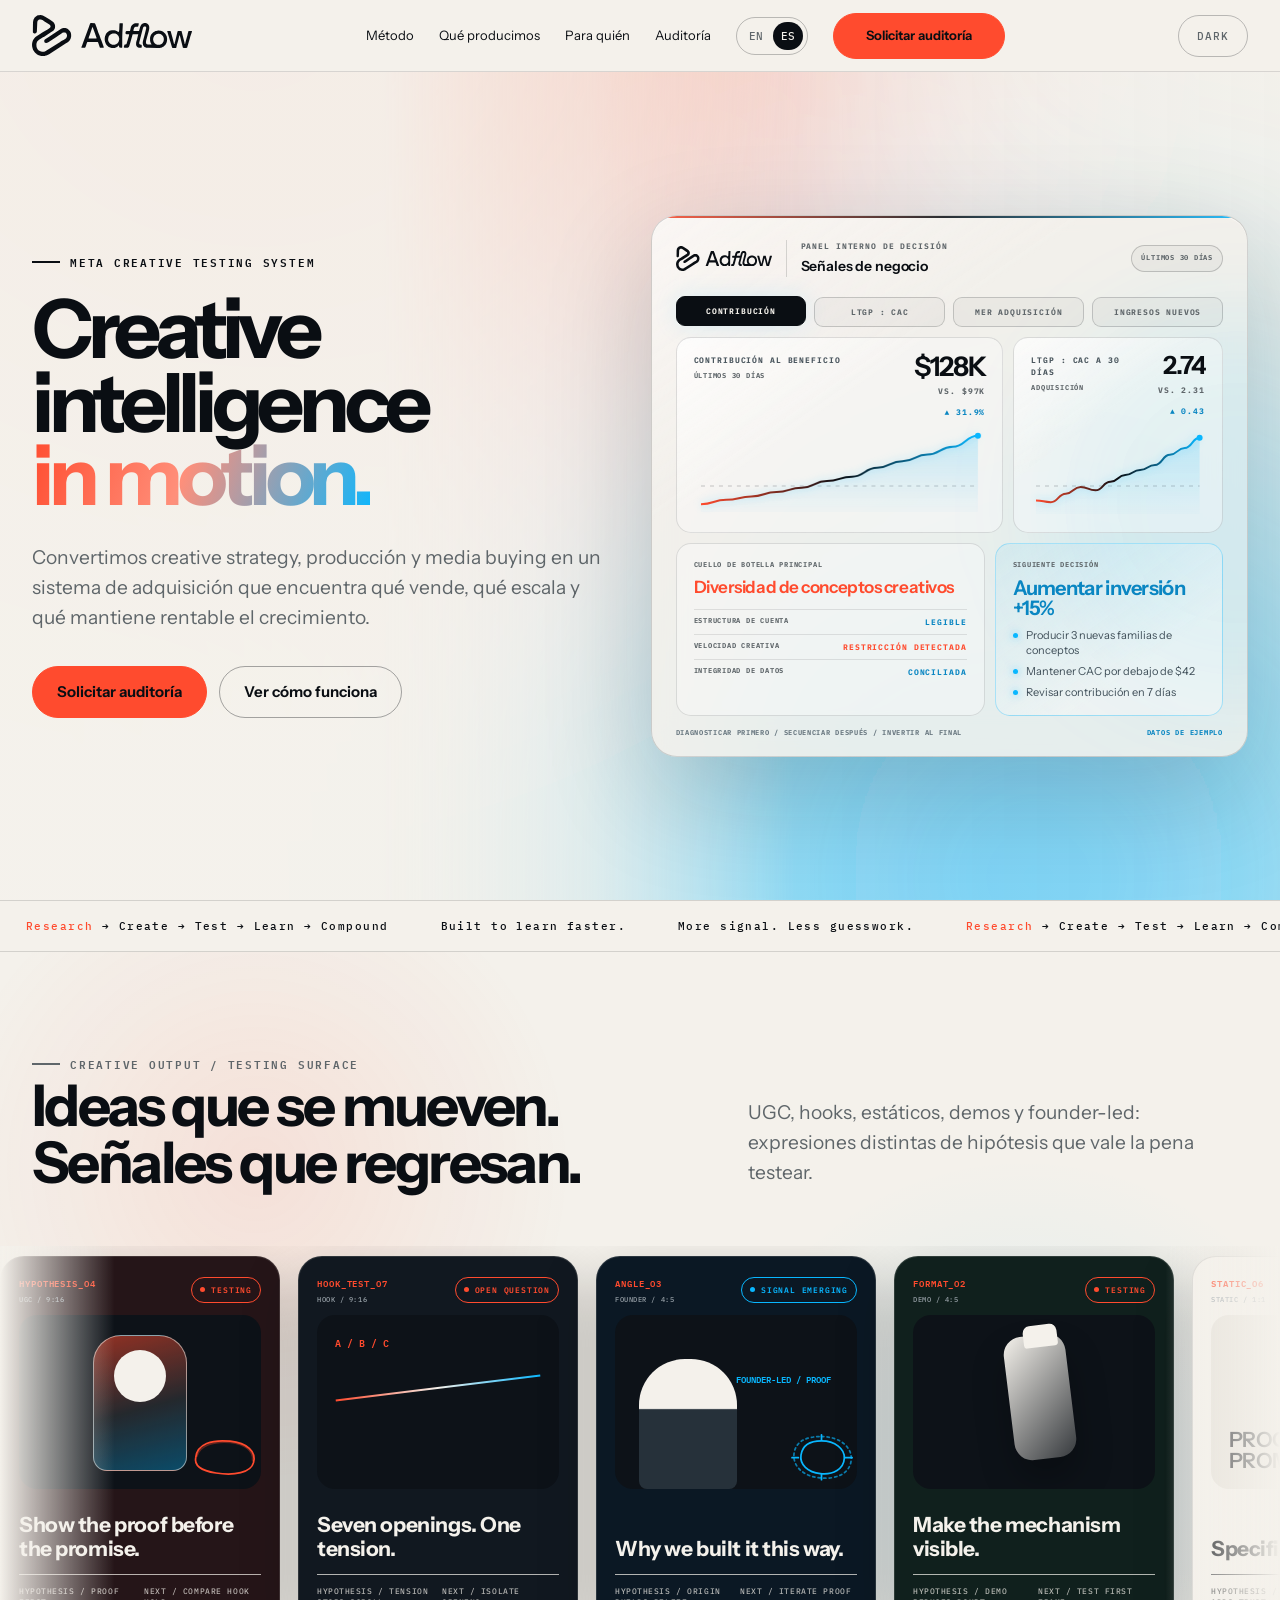
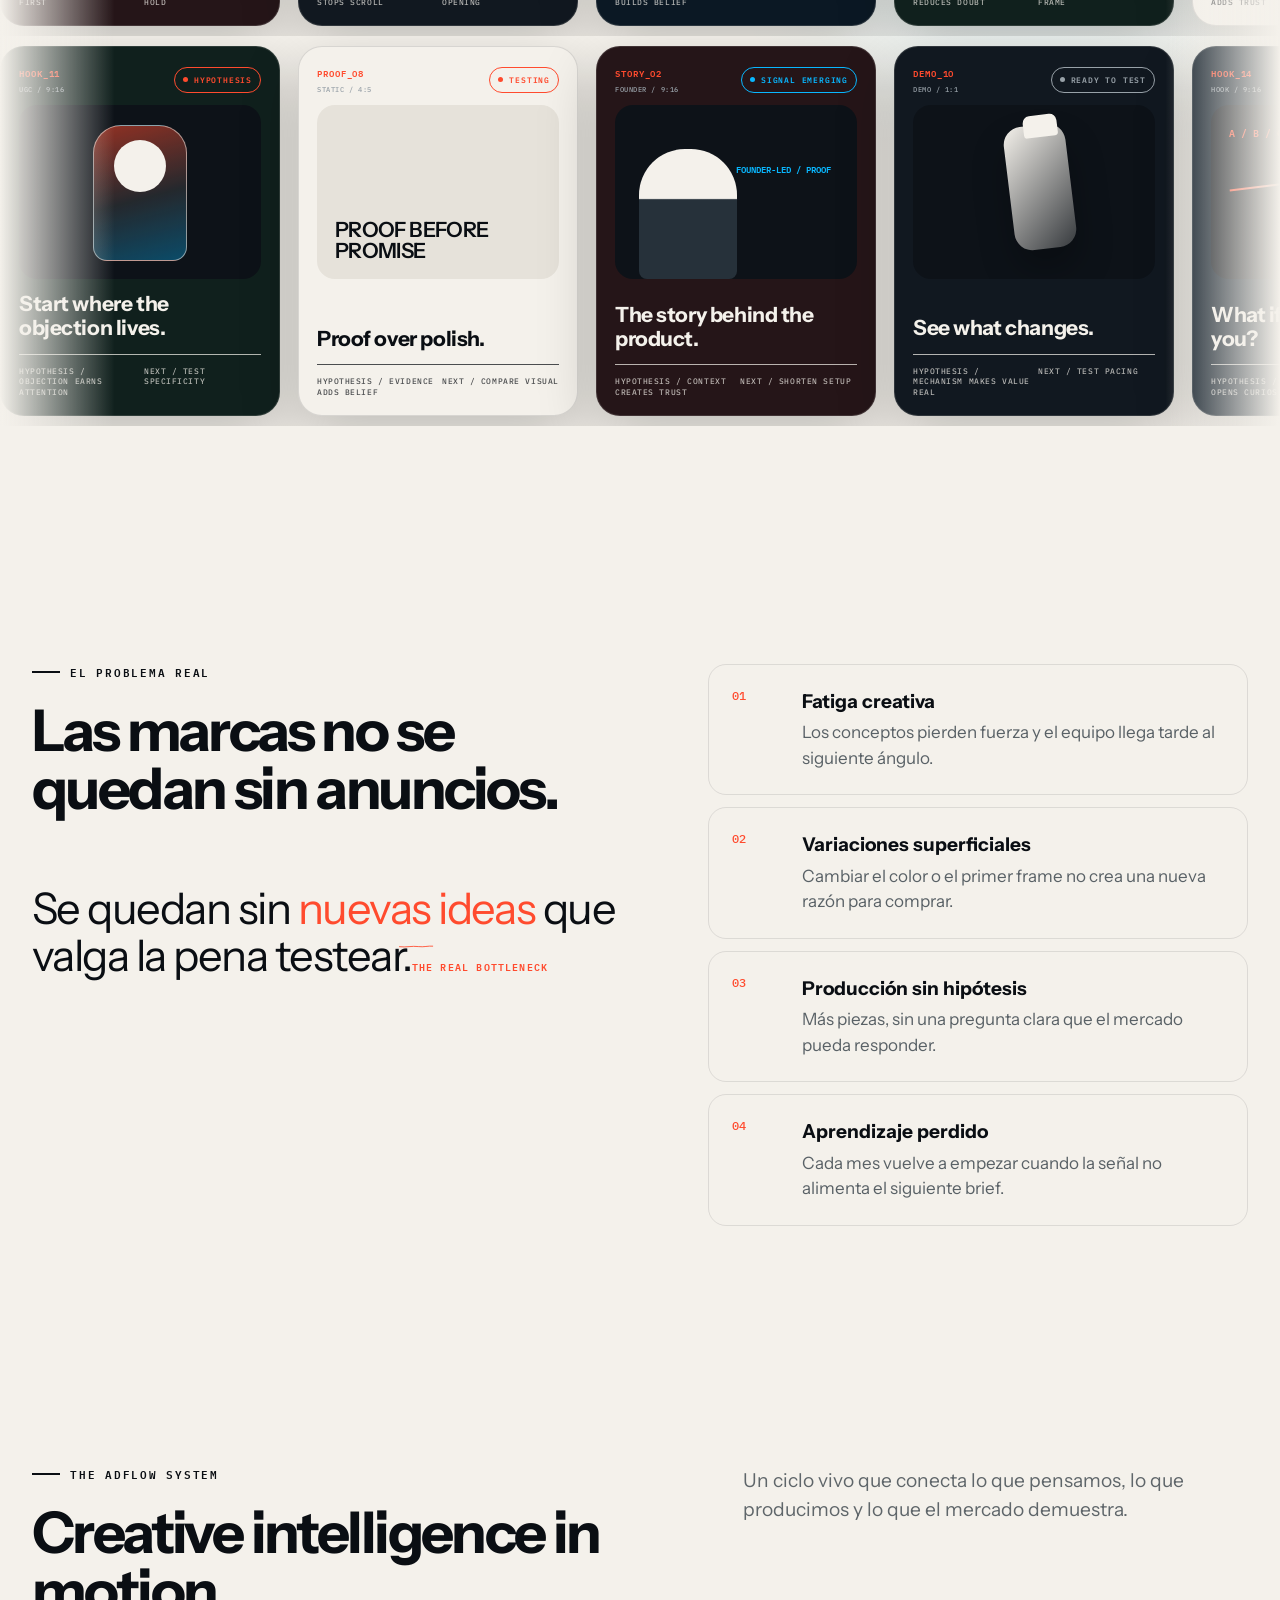
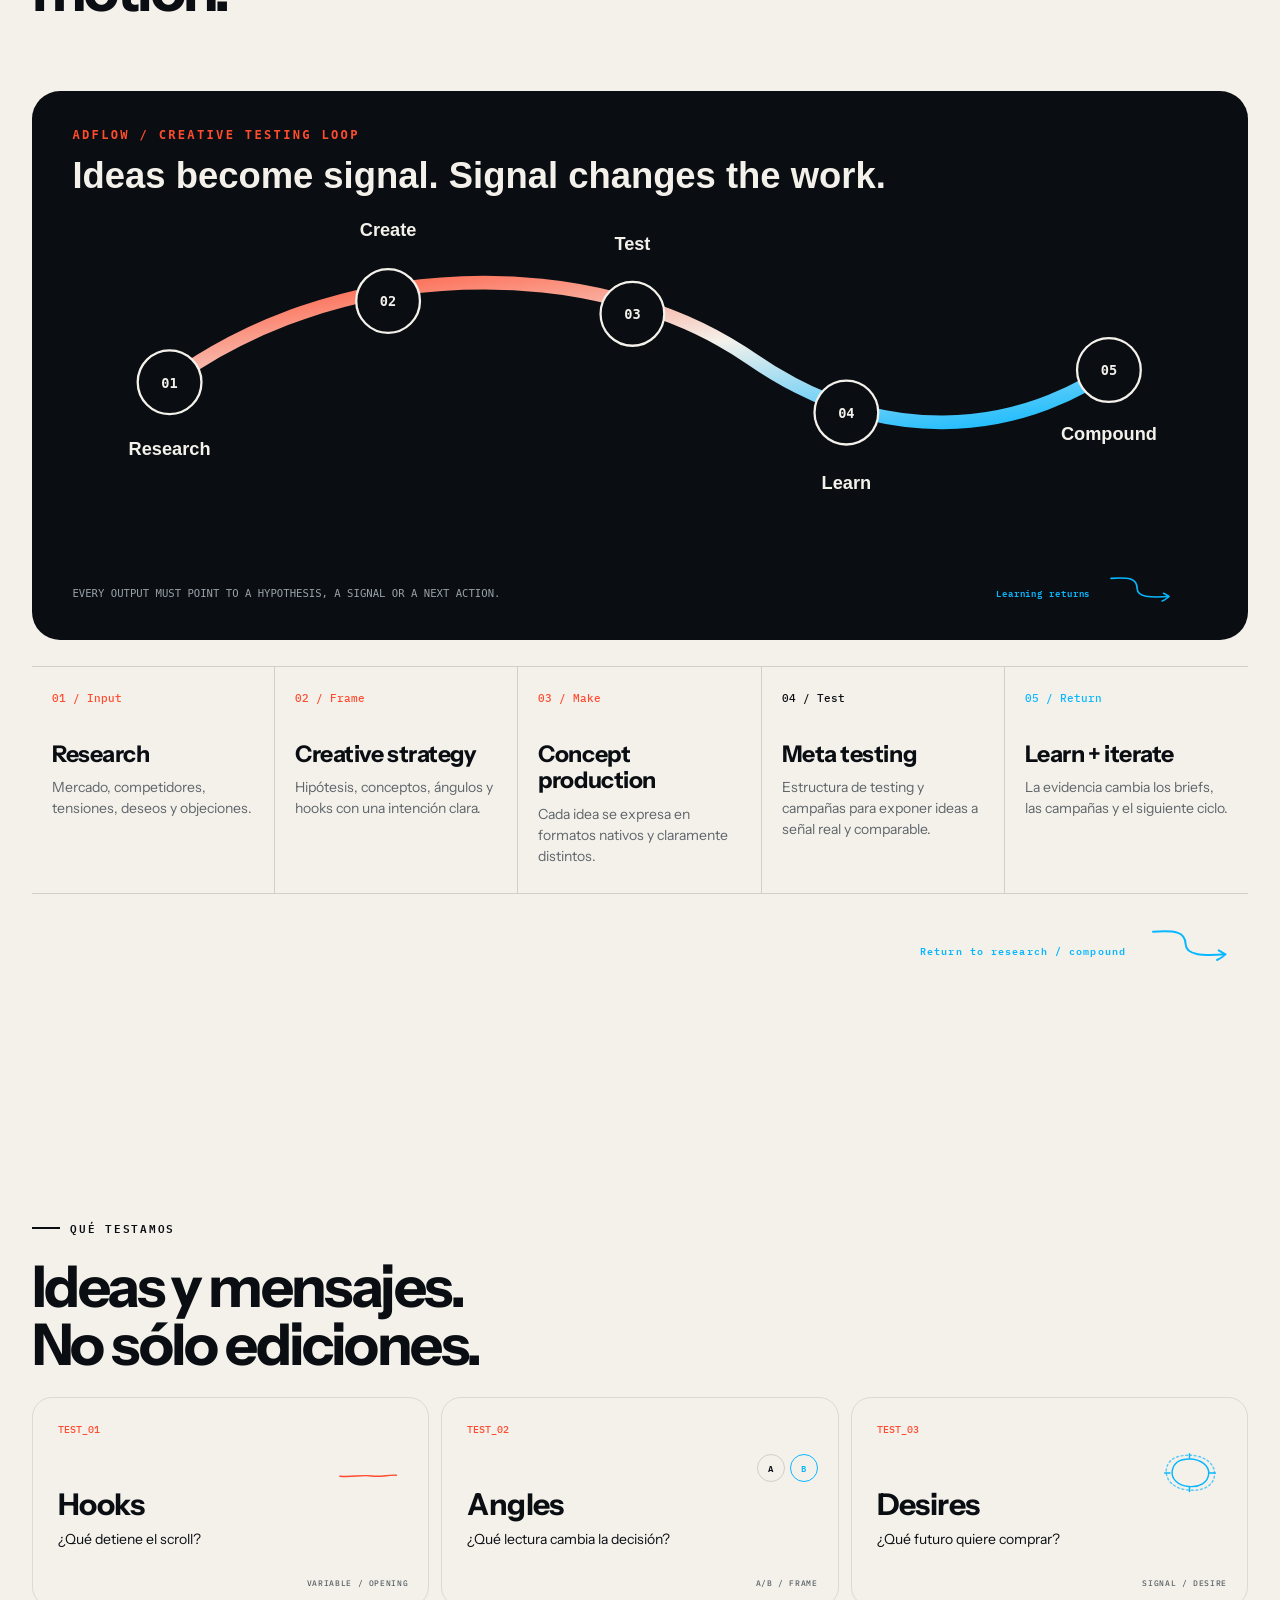
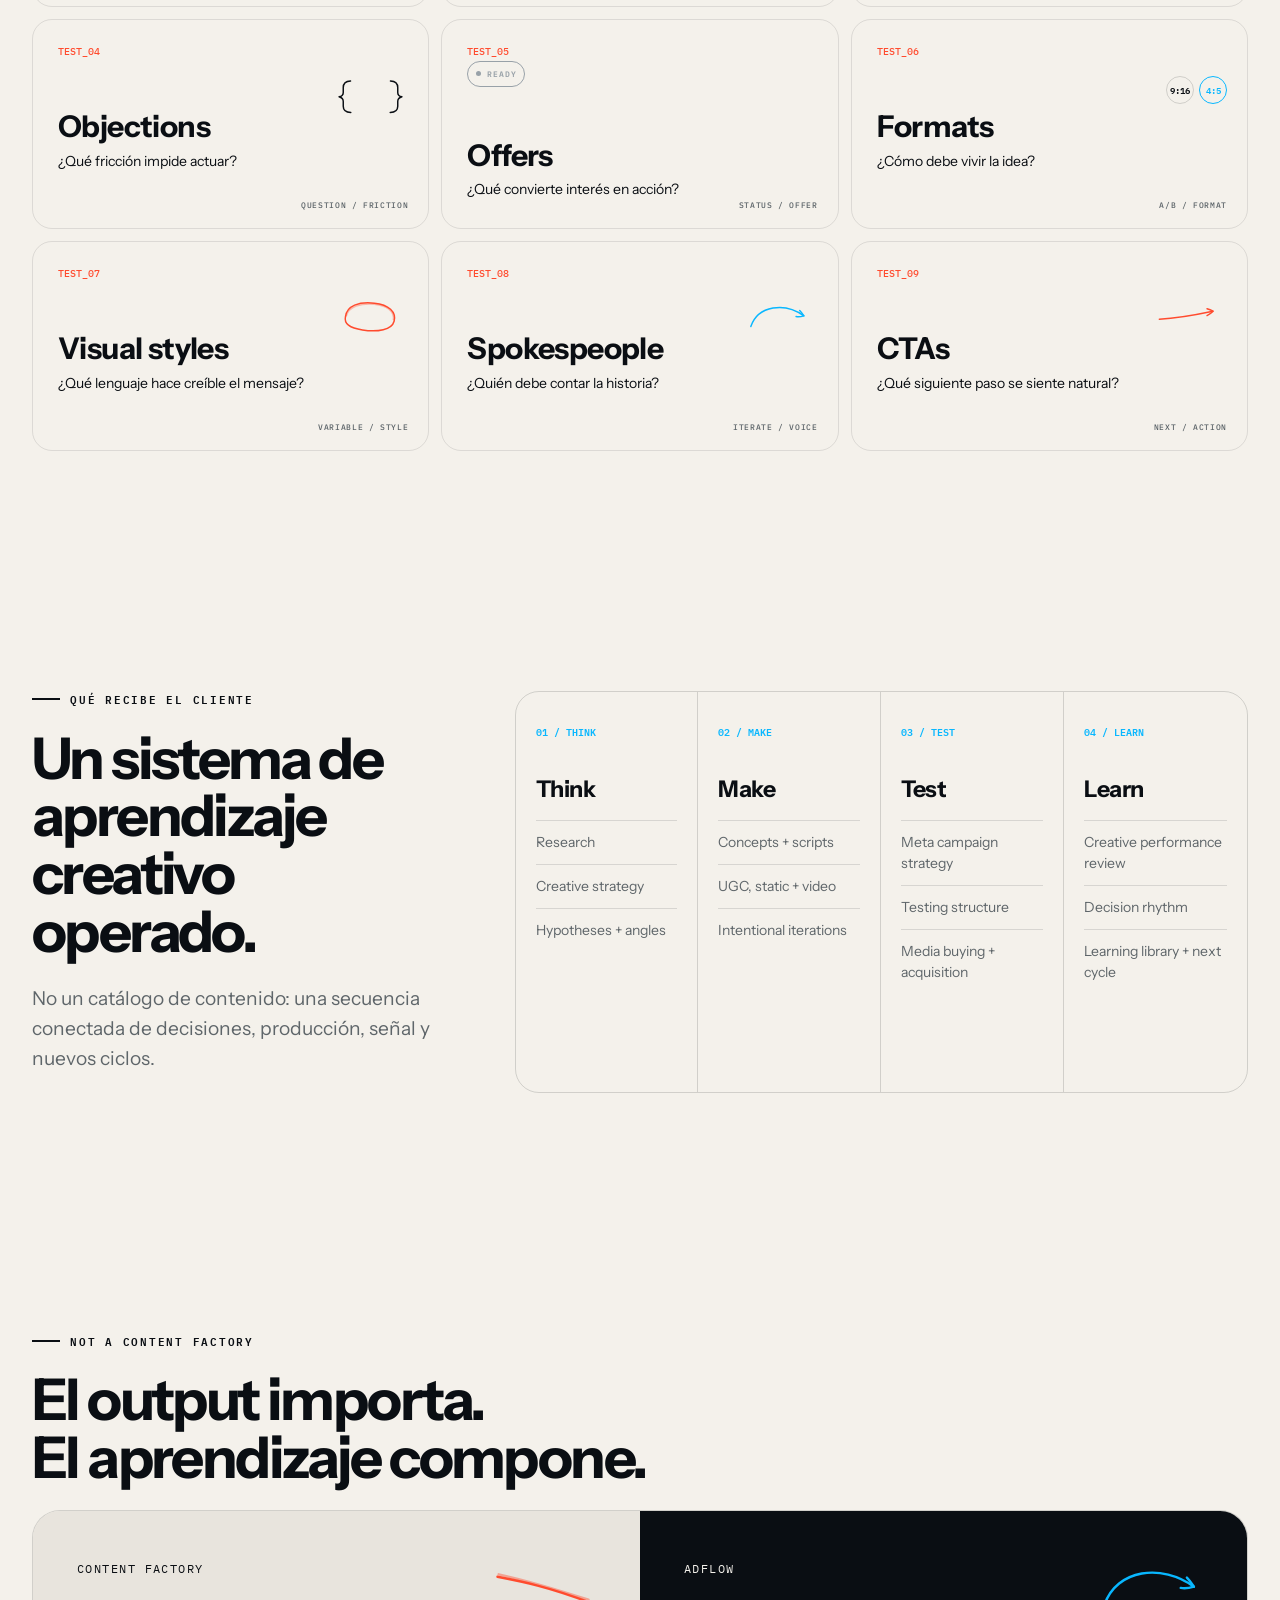
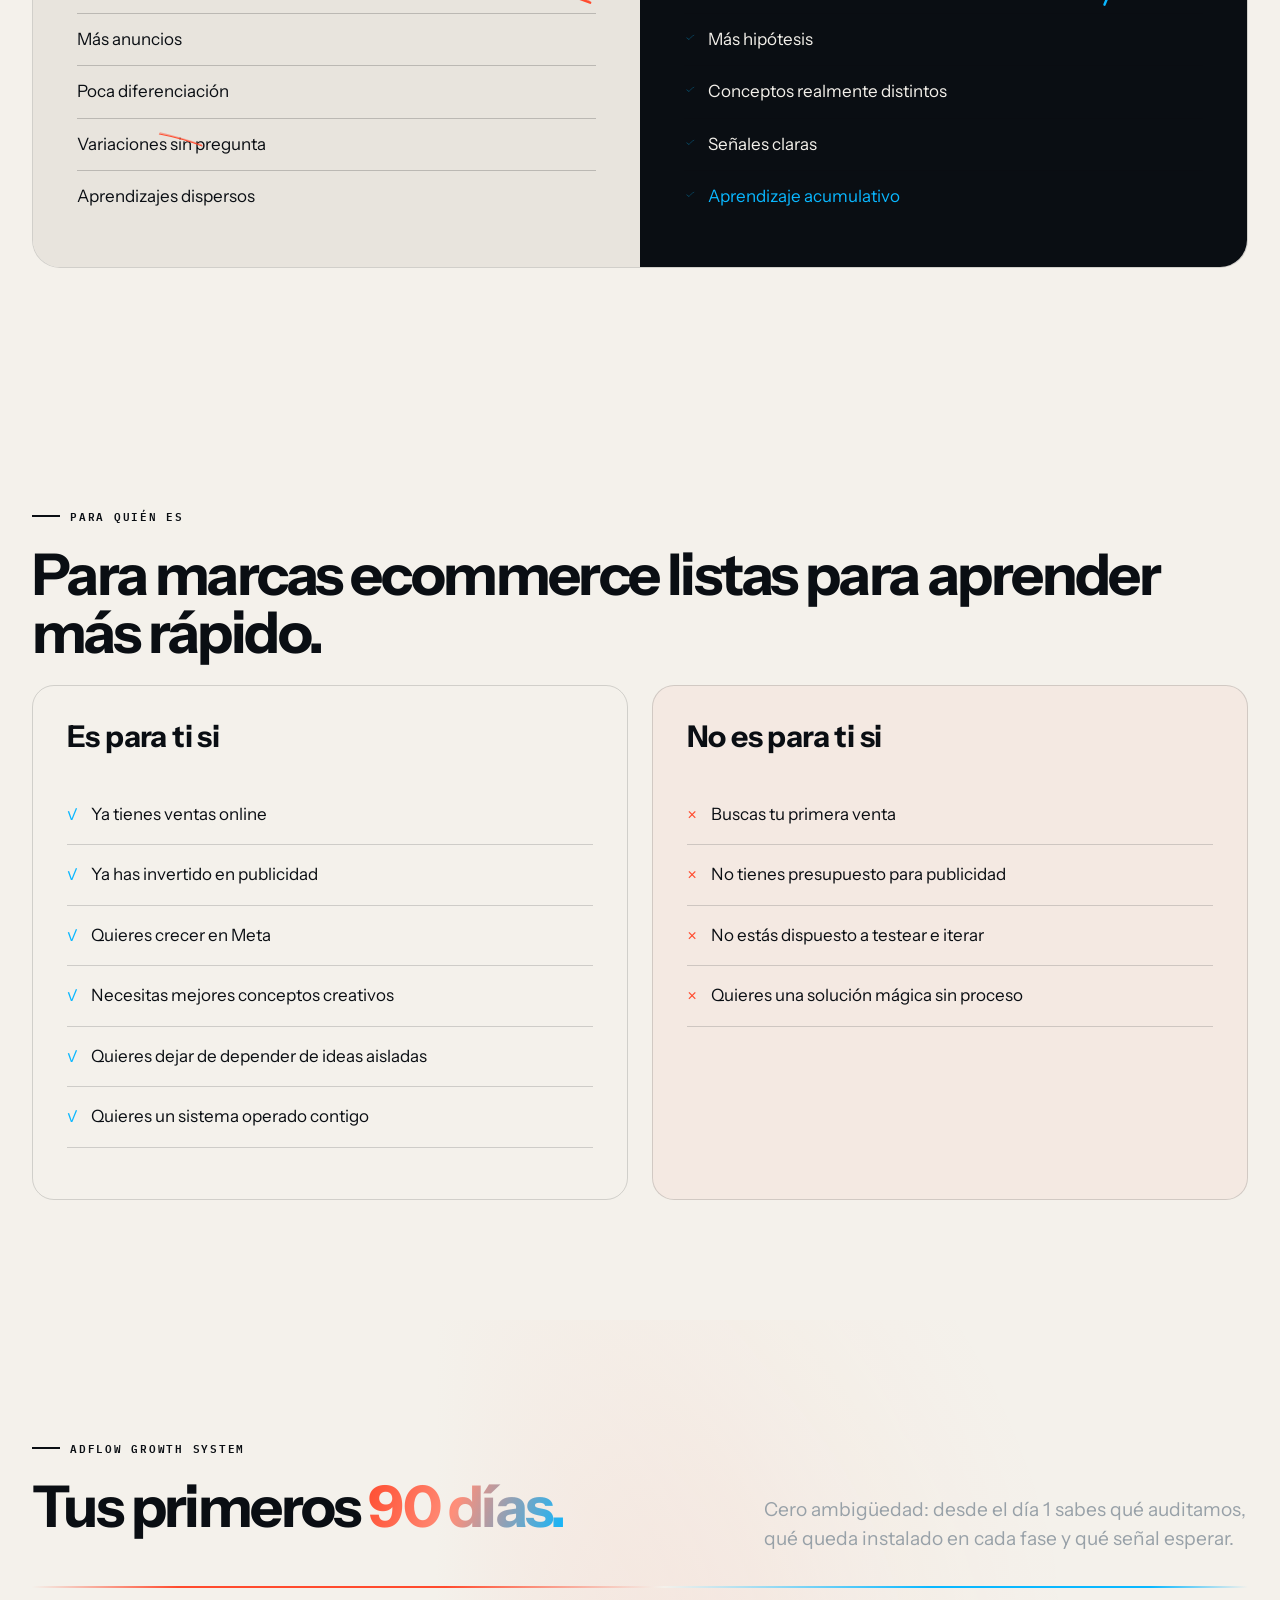
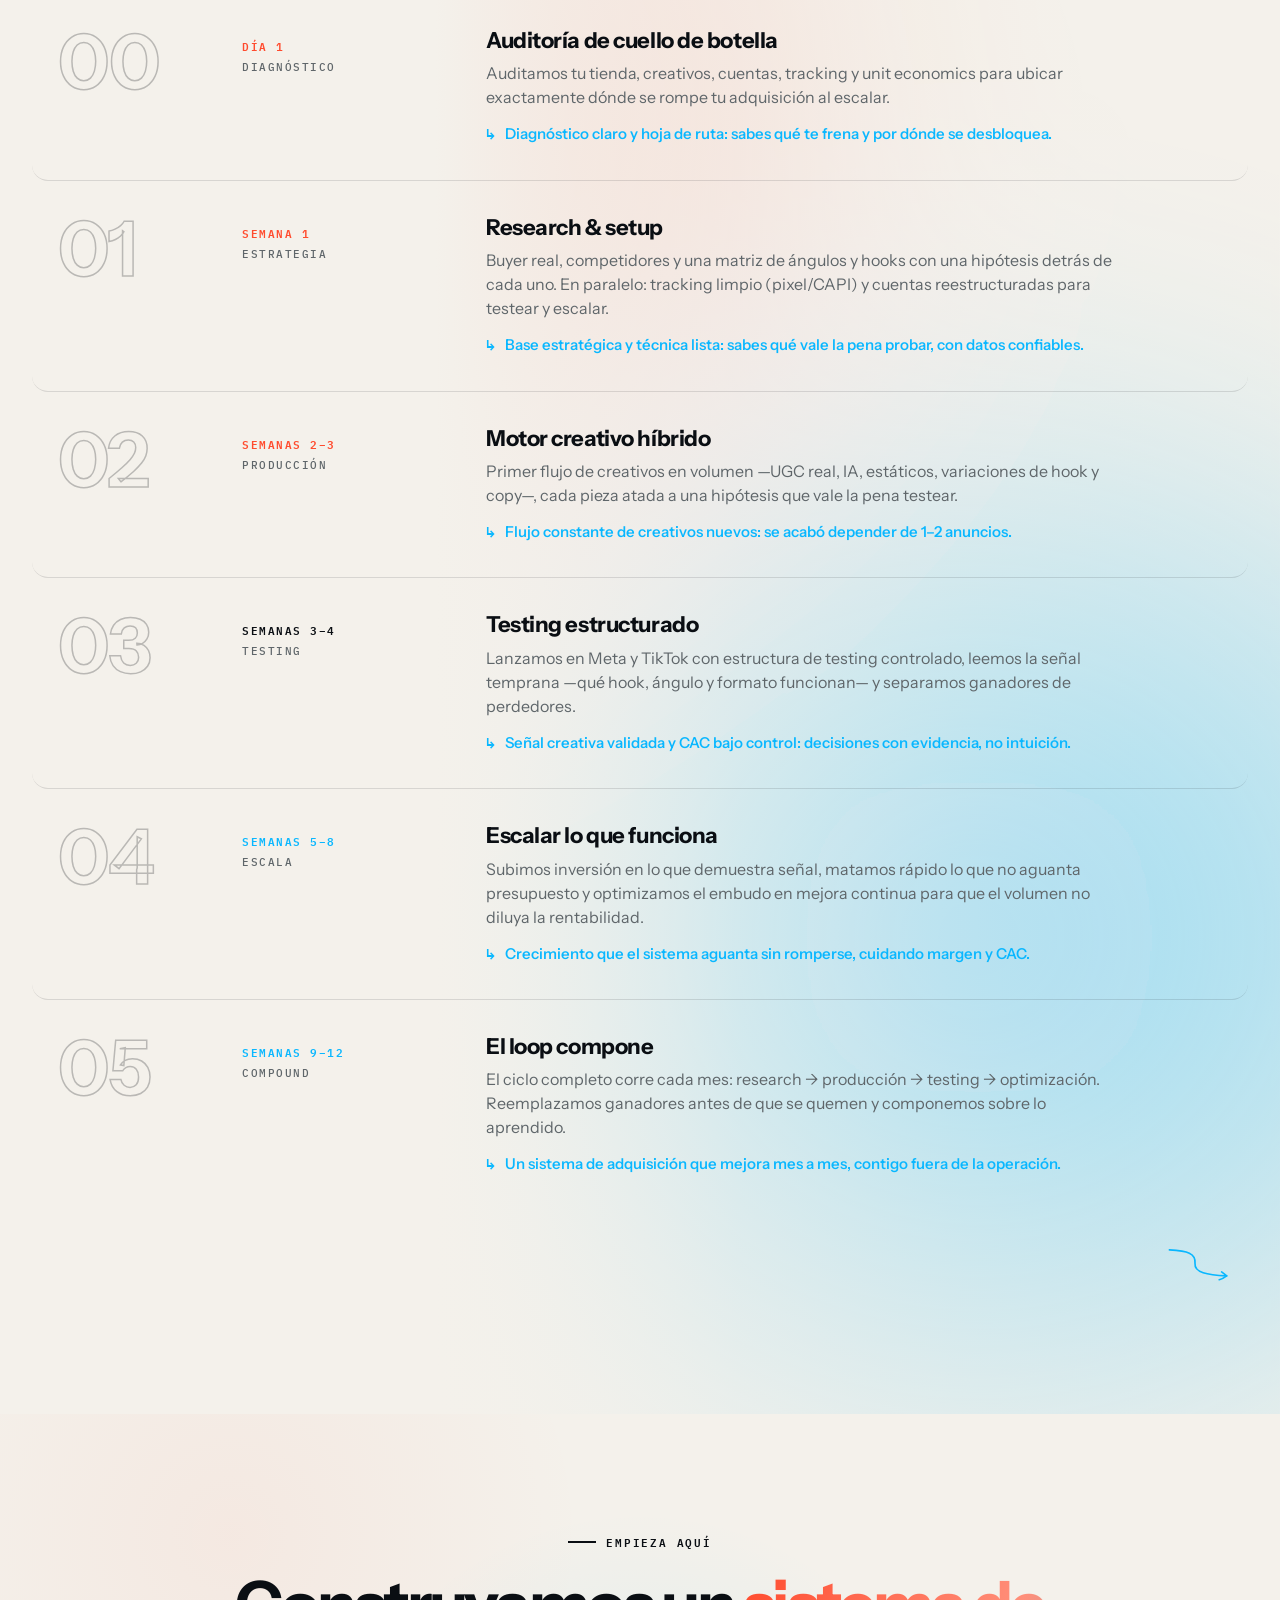
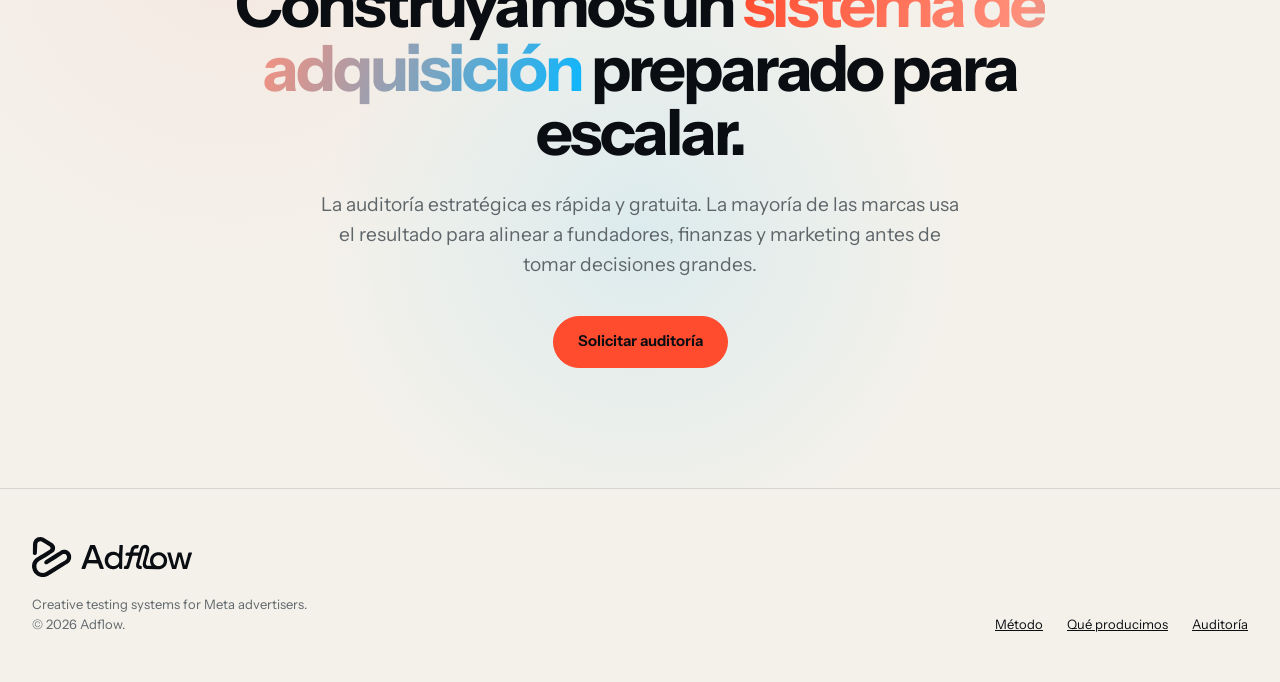
==== commit 13098649: "Fix: the scale statement IS the CTA headline, not a footer line CTA section h2 now reads "Construyam" ====
--- a/index.html
+++ b/index.html
@@ -313,8 +313,6 @@
     [data-theme="light"] .phase-body h3{color:var(--ink)}
 
     [data-theme="light"] footer{border-top:1px solid rgba(10,14,19,.12)}
-    footer .wrap{flex-wrap:wrap}
-    .footer-line{width:100%;margin:0 0 30px;font-size:clamp(24px,2.8vw,36px);font-weight:650;letter-spacing:-.03em;line-height:1.15}
 
     /* ============================================================
        Dark total — las secciones que quedaban claras pasan a ink.
@@ -640,13 +638,13 @@
     <section class="section dark cta-final" id="audit">
       <div class="wrap cta-final-inner">
         <p class="eyebrow" data-i18n="ctaf_eyebrow">Empieza aquí</p>
-        <h2 data-i18n="ctaf_title">Descubre dónde tu siguiente dólar <em class="cta-accent">realmente produce crecimiento.</em></h2>
+        <h2 data-i18n="ctaf_title">Construyamos un <span class="signal-grad">sistema de adquisición</span> preparado para escalar.</h2>
         <p class="lead" data-i18n="ctaf_copy">La auditoría estratégica es rápida y gratuita. La mayoría de las marcas usa el resultado para alinear a fundadores, finanzas y marketing antes de tomar decisiones grandes.</p>
         <div class="cta-final-actions"><a class="btn primary" data-i18n="cta" href="#audit">Solicitar auditoría</a></div>
       </div>
     </section>
   </main>
-  <footer><div class="wrap"><p class="footer-line" data-i18n="ft_line">Construyamos un <span class="signal-grad">sistema de adquisición</span> preparado para escalar.</p><div><img src="assets/adflow-lockup-ivory.svg" alt="Adflow"><p>Creative testing systems for Meta advertisers.<br>© 2026 Adflow.</p></div><div class="footer-links"><a href="#method">Método</a><a href="#outputs">Qué producimos</a><a href="#audit">Auditoría</a></div></div></footer>
+  <footer><div class="wrap"><div><img src="assets/adflow-lockup-ivory.svg" alt="Adflow"><p>Creative testing systems for Meta advertisers.<br>© 2026 Adflow.</p></div><div class="footer-links"><a href="#method">Método</a><a href="#outputs">Qué producimos</a><a href="#audit">Auditoría</a></div></div></footer>
 
   <div class="audit-modal" id="audit-modal" role="dialog" aria-modal="true" aria-labelledby="audit-modal-title" hidden>
     <div class="audit-modal-backdrop" data-modal-close></div>
@@ -779,13 +777,12 @@
 
     Object.assign(translations.en, {
       ctaf_eyebrow: 'Start here',
-      ctaf_title: 'Find out where your next dollar <em class="cta-accent">actually produces growth.</em>',
+      ctaf_title: 'Let\u2019s build an <span class="signal-grad">acquisition system</span> designed to scale.',
       ctaf_copy: 'The strategy session and audit is fast and free. Most brands use the output internally to align founders, finance and marketing before making major decisions.',
       am_eyebrow: 'Free strategy session and audit',
       am_title: 'Book a call with <span class="signal-grad">our team.</span>',
       am_copy: 'We audit your account against the diagnostic we run on every client engagement, then walk you through what we find. No cost, no obligation — useful whether we work together or not.',
-      am_foot: 'No cost · No obligation · We reply within 24 hours',
-      ft_line: 'Let\u2019s build an <span class="signal-grad">acquisition system</span> designed to scale.'
+      am_foot: 'No cost · No obligation · We reply within 24 hours'
     });
 
     // Traducciones EN de la sección "Tus primeros 90 días"
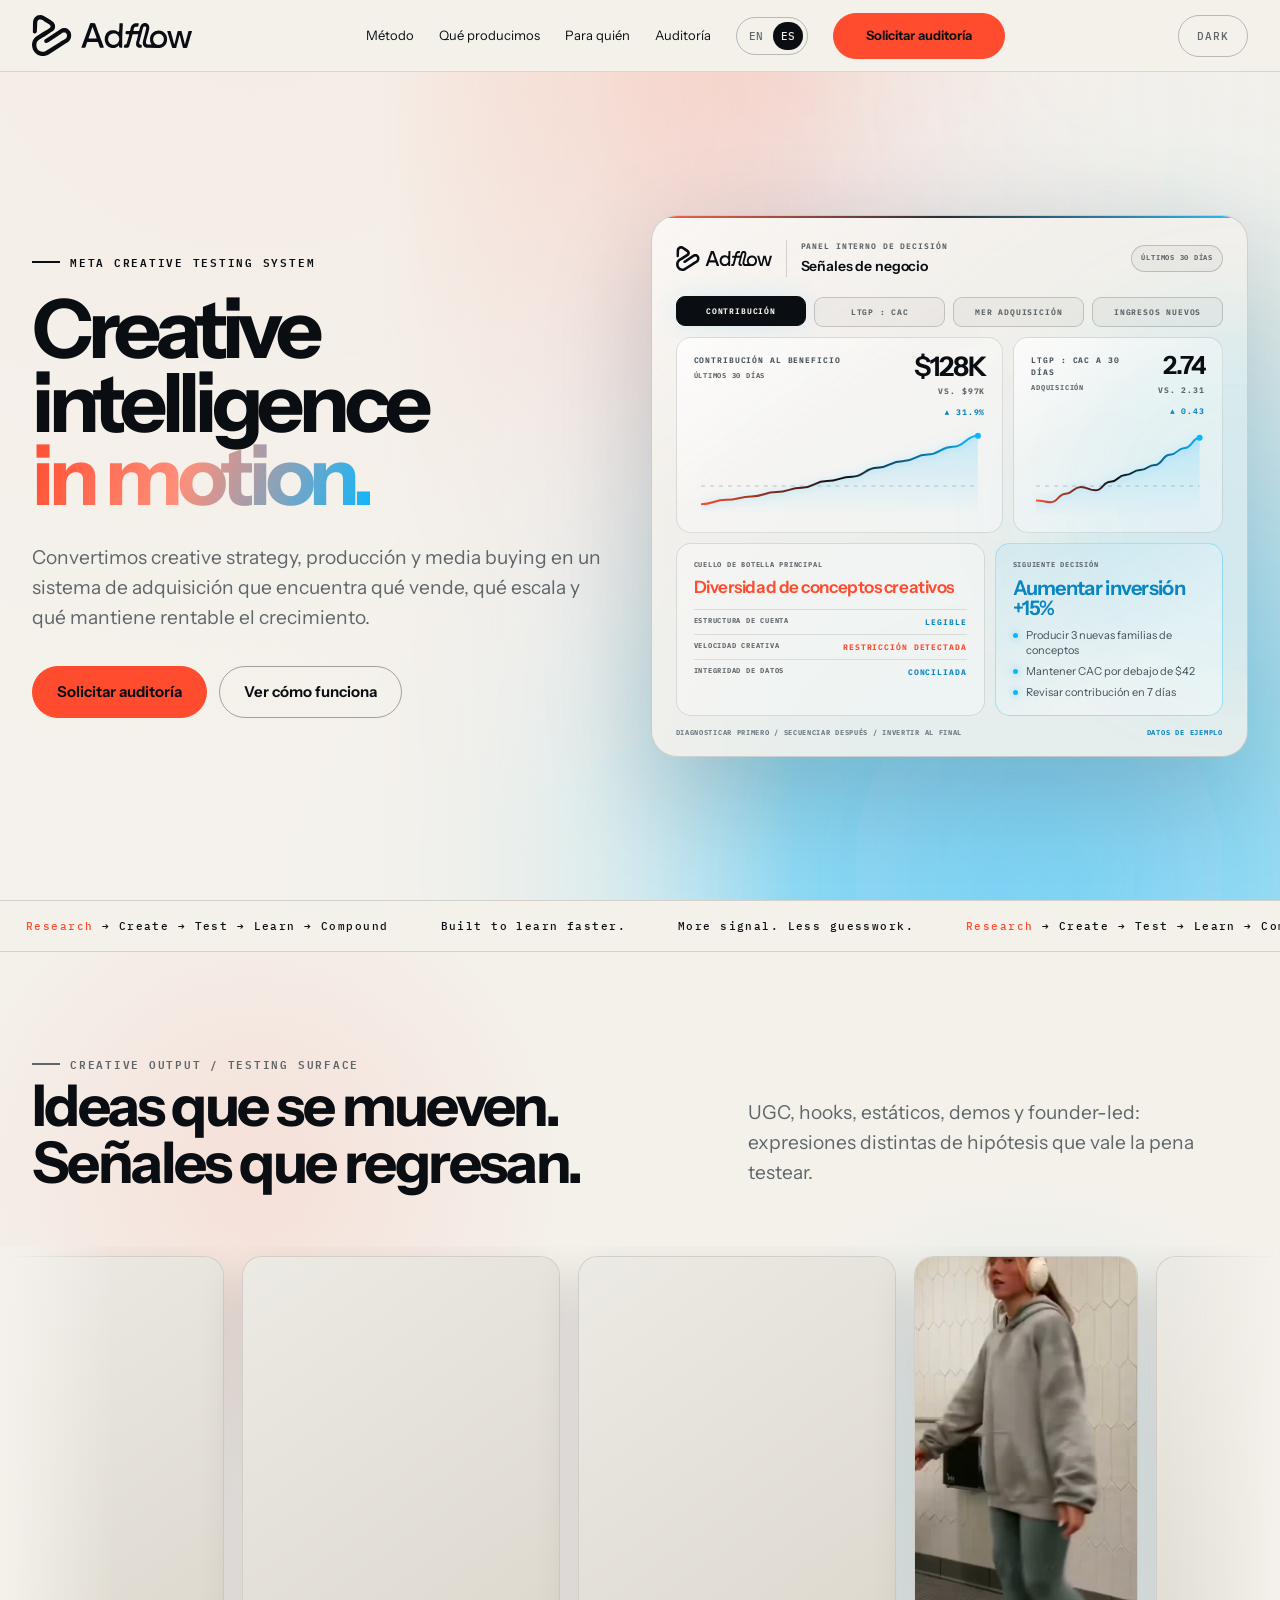
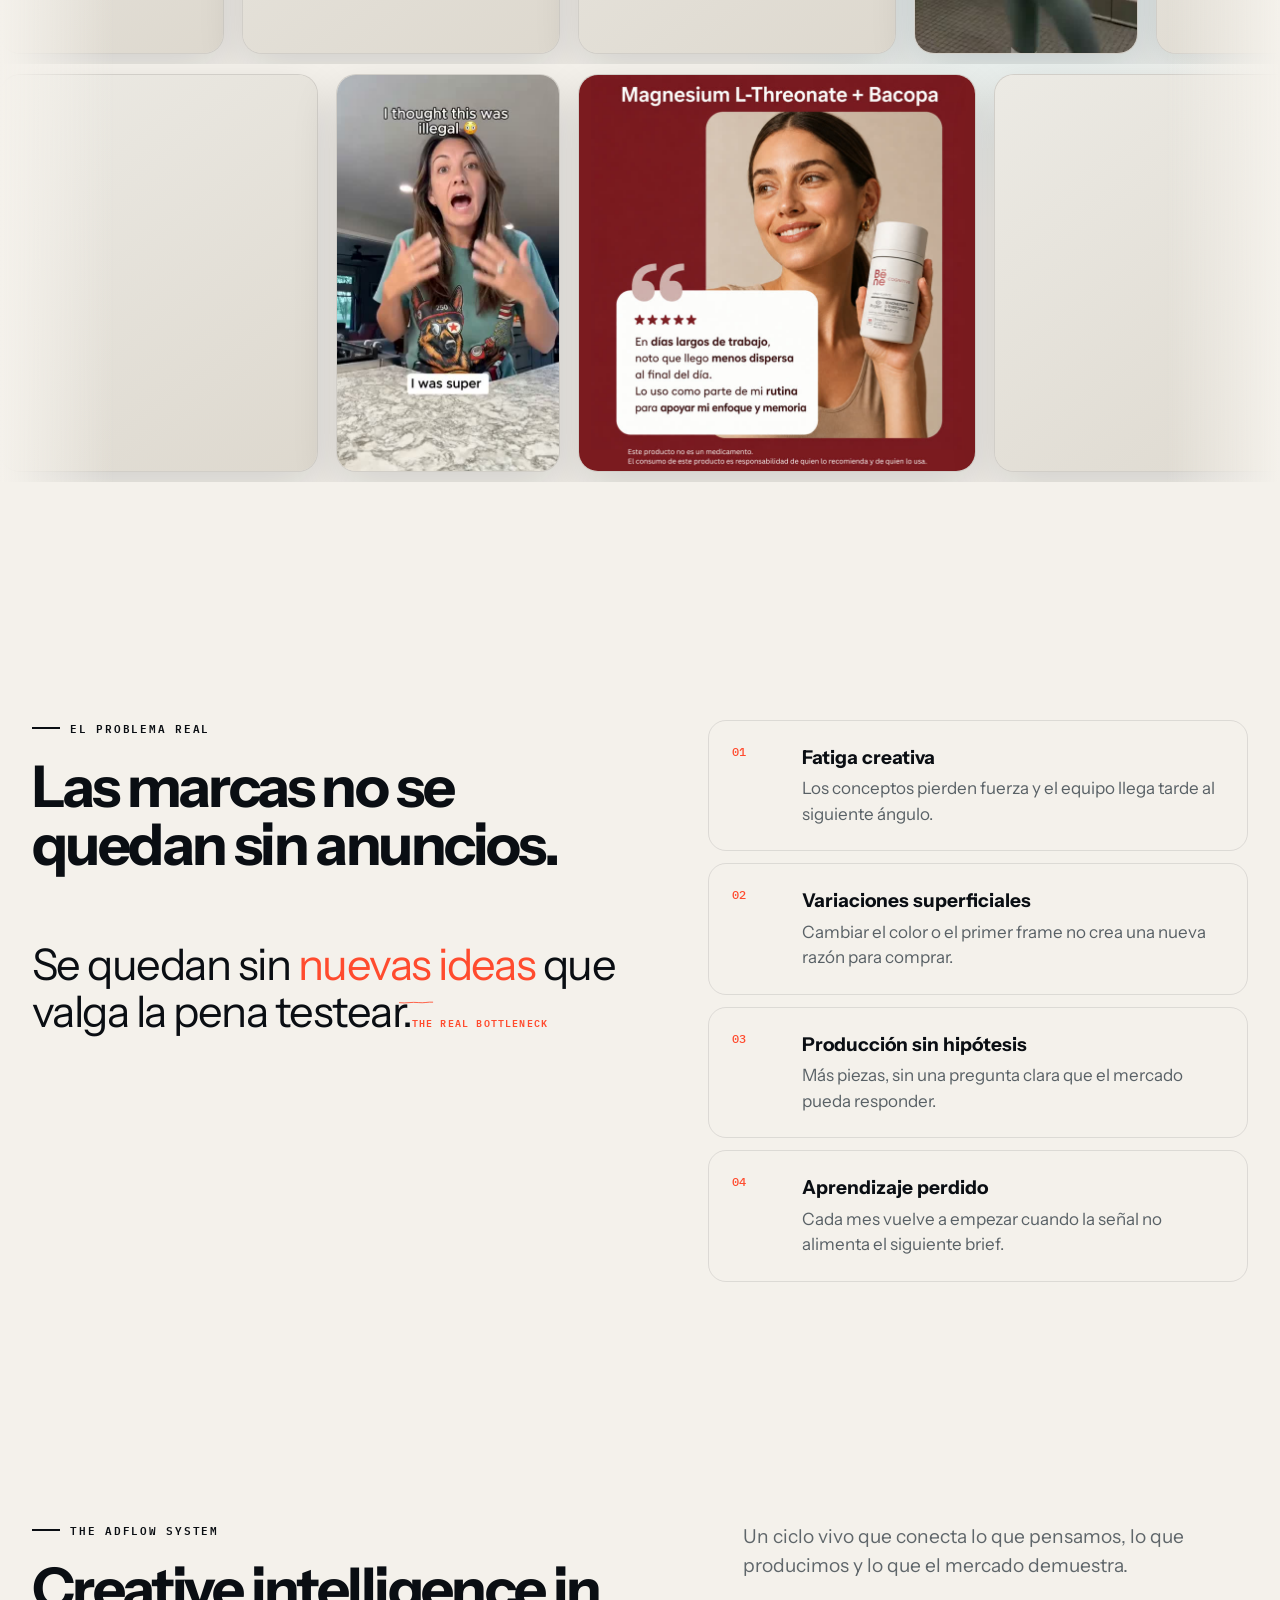
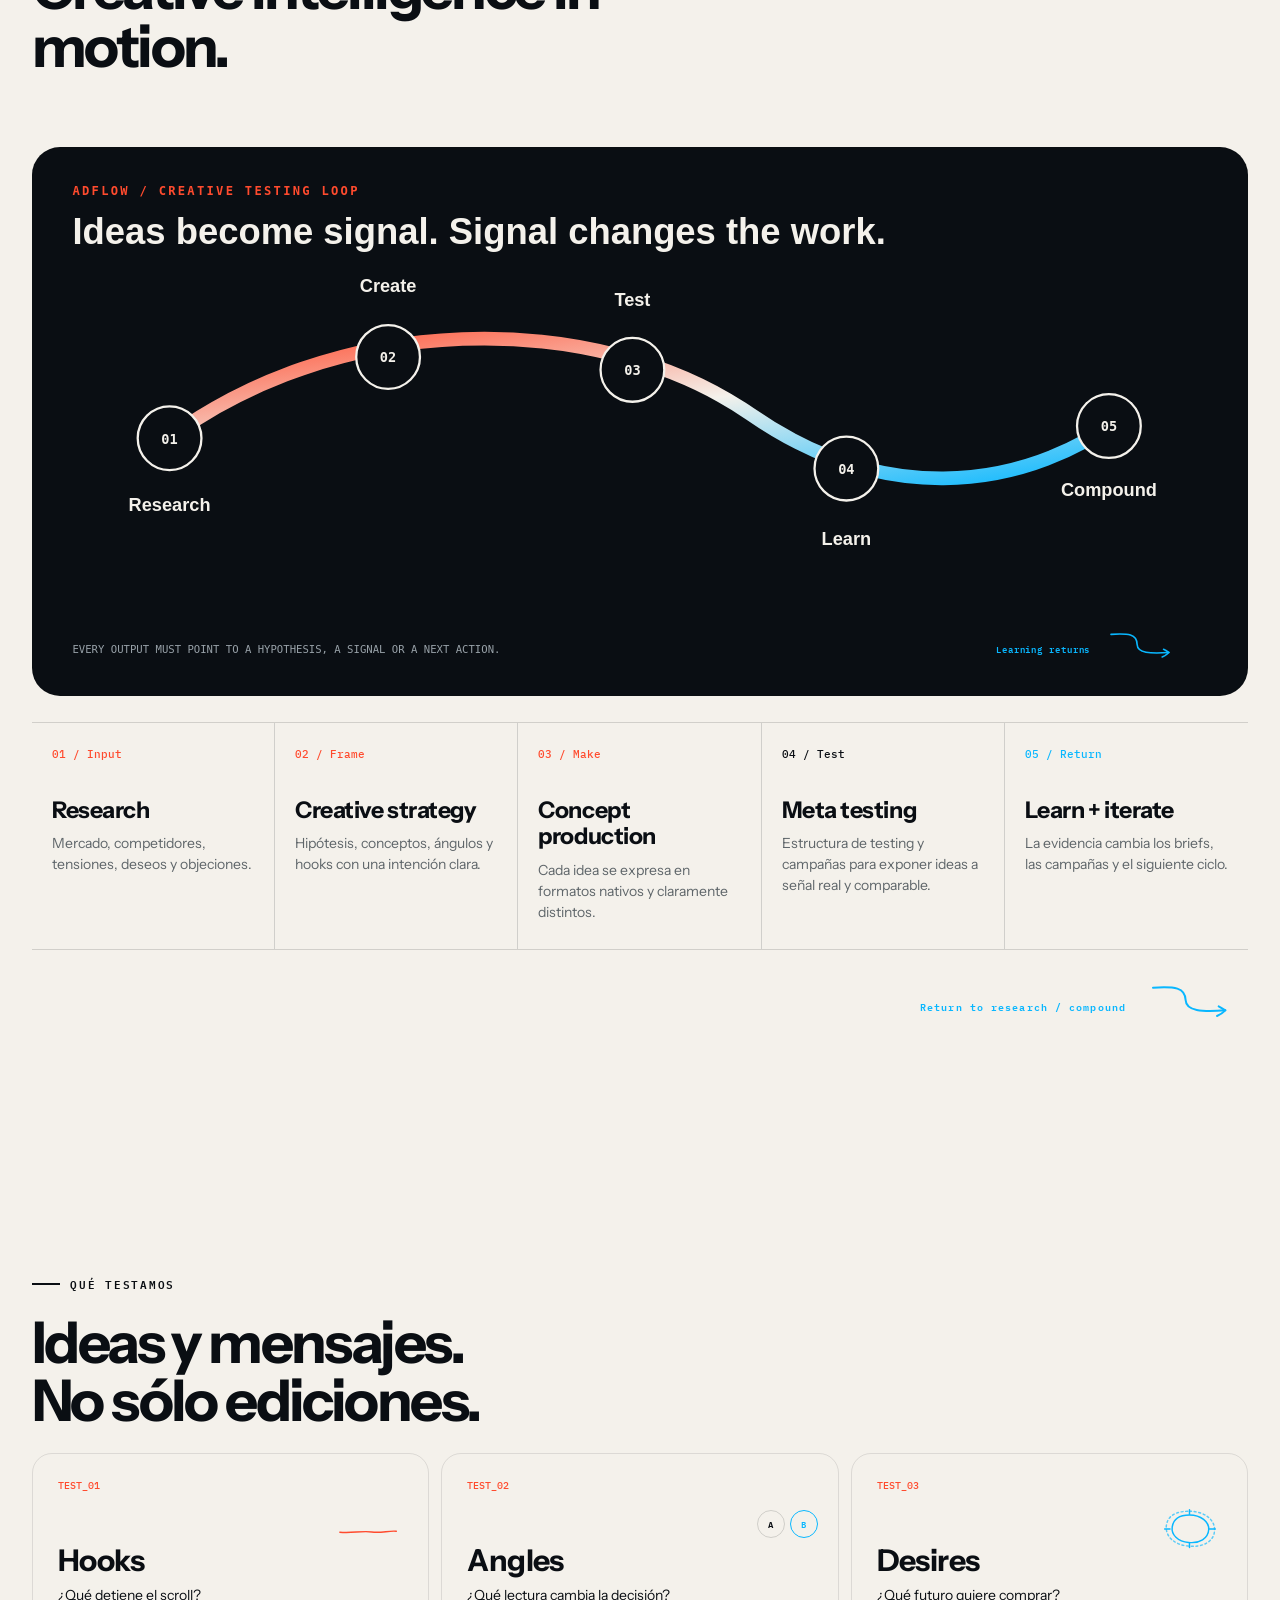
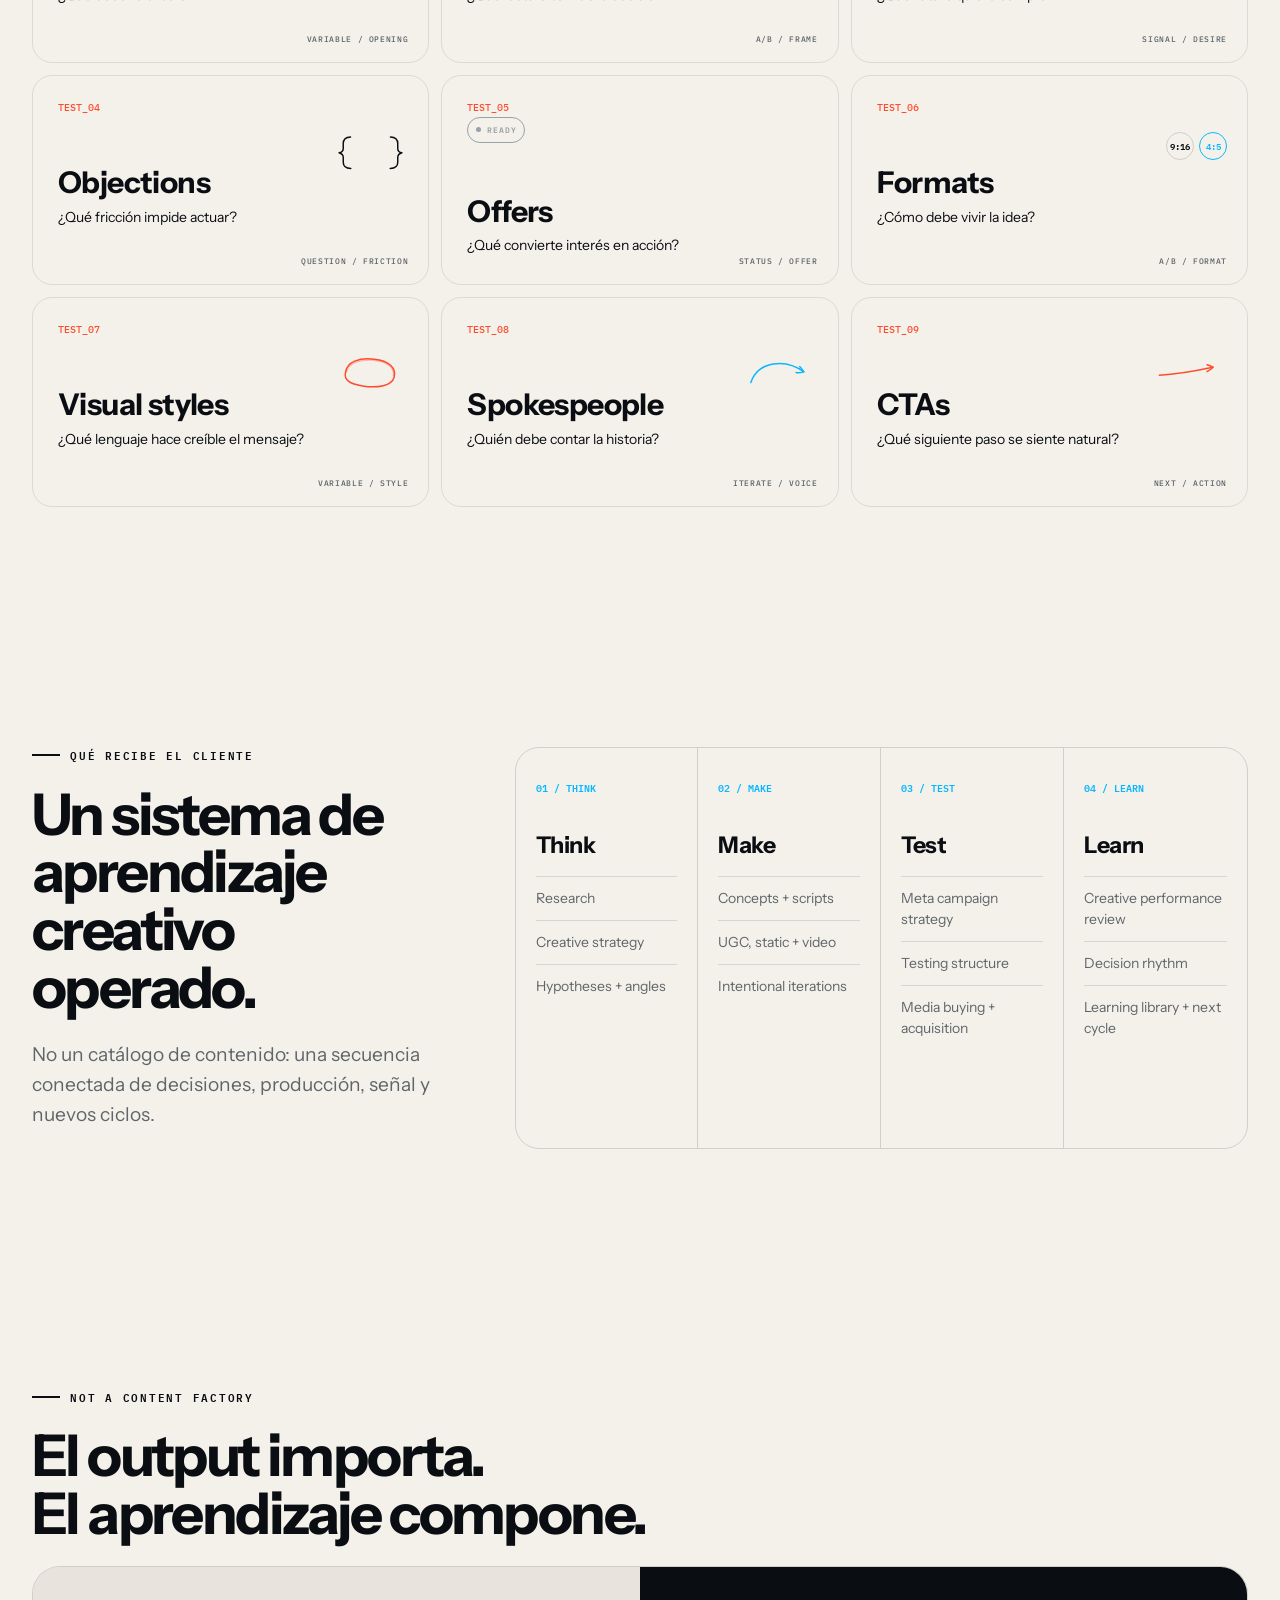
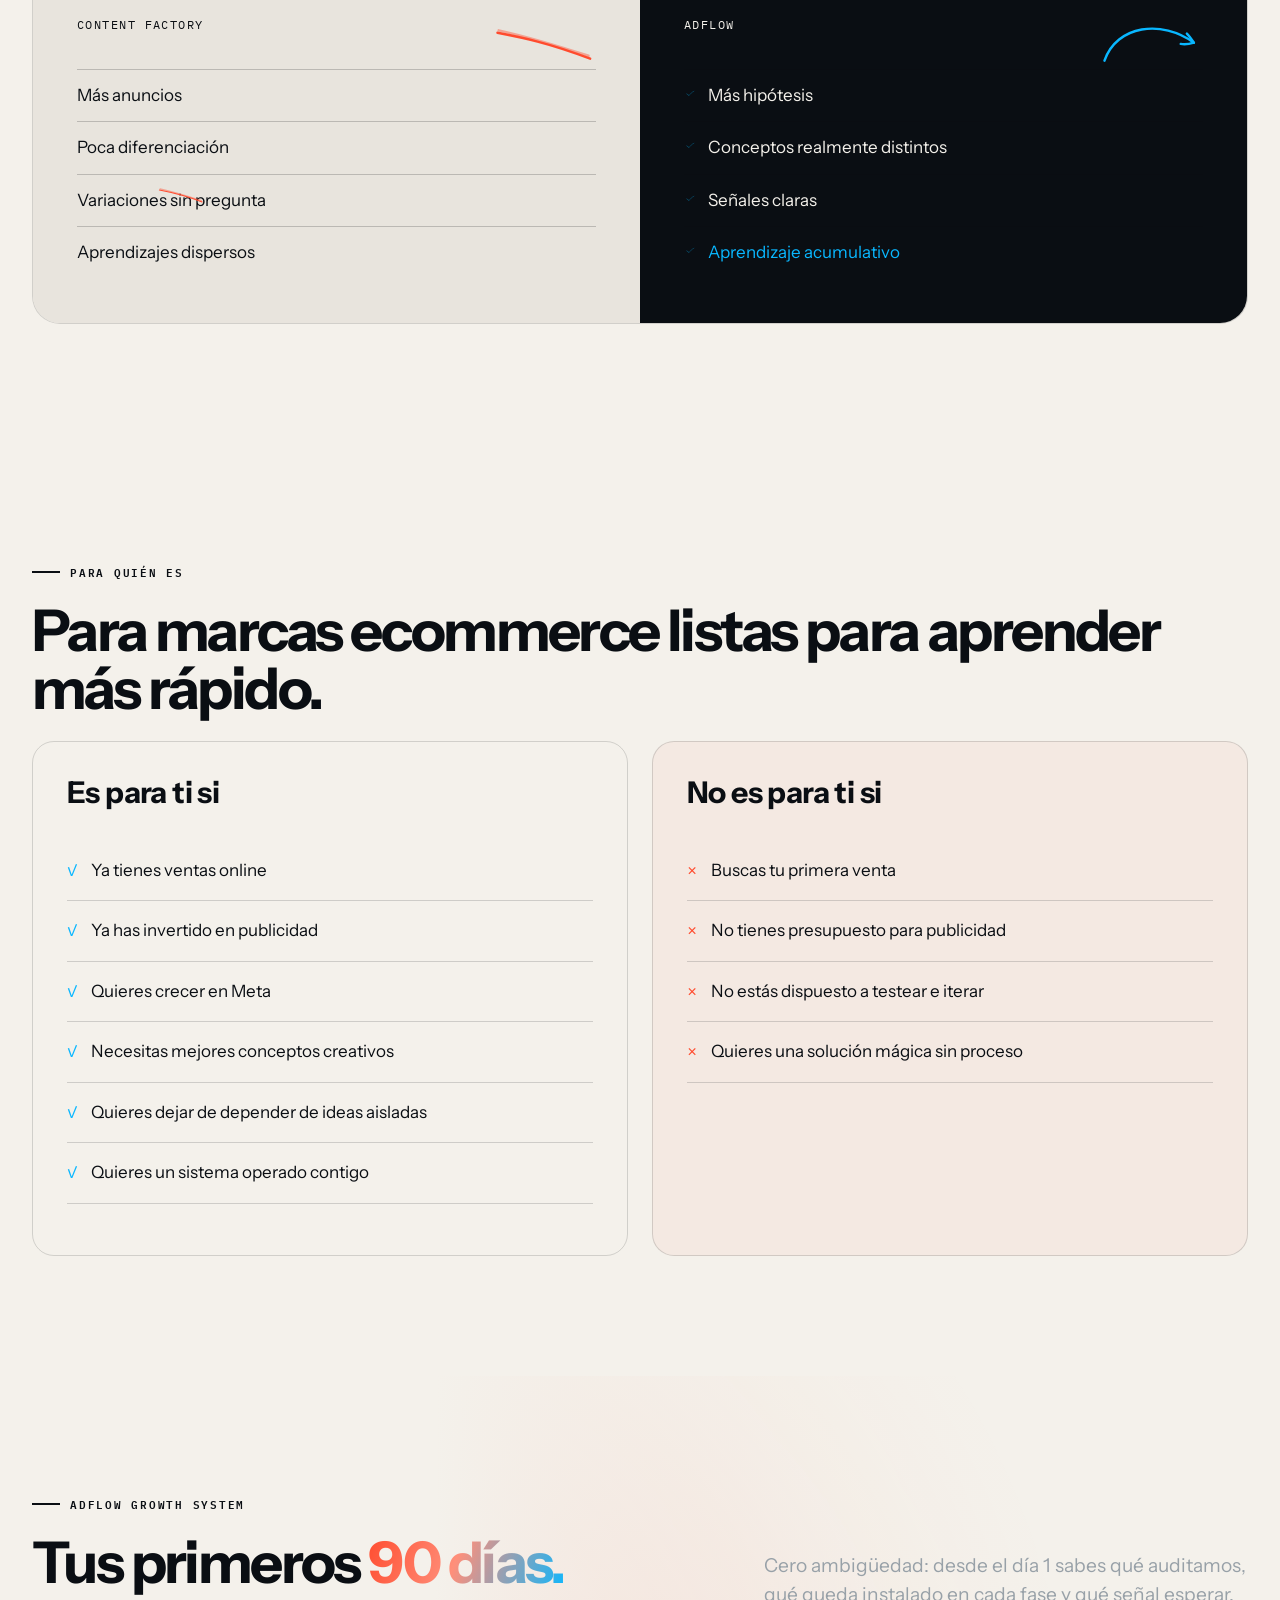
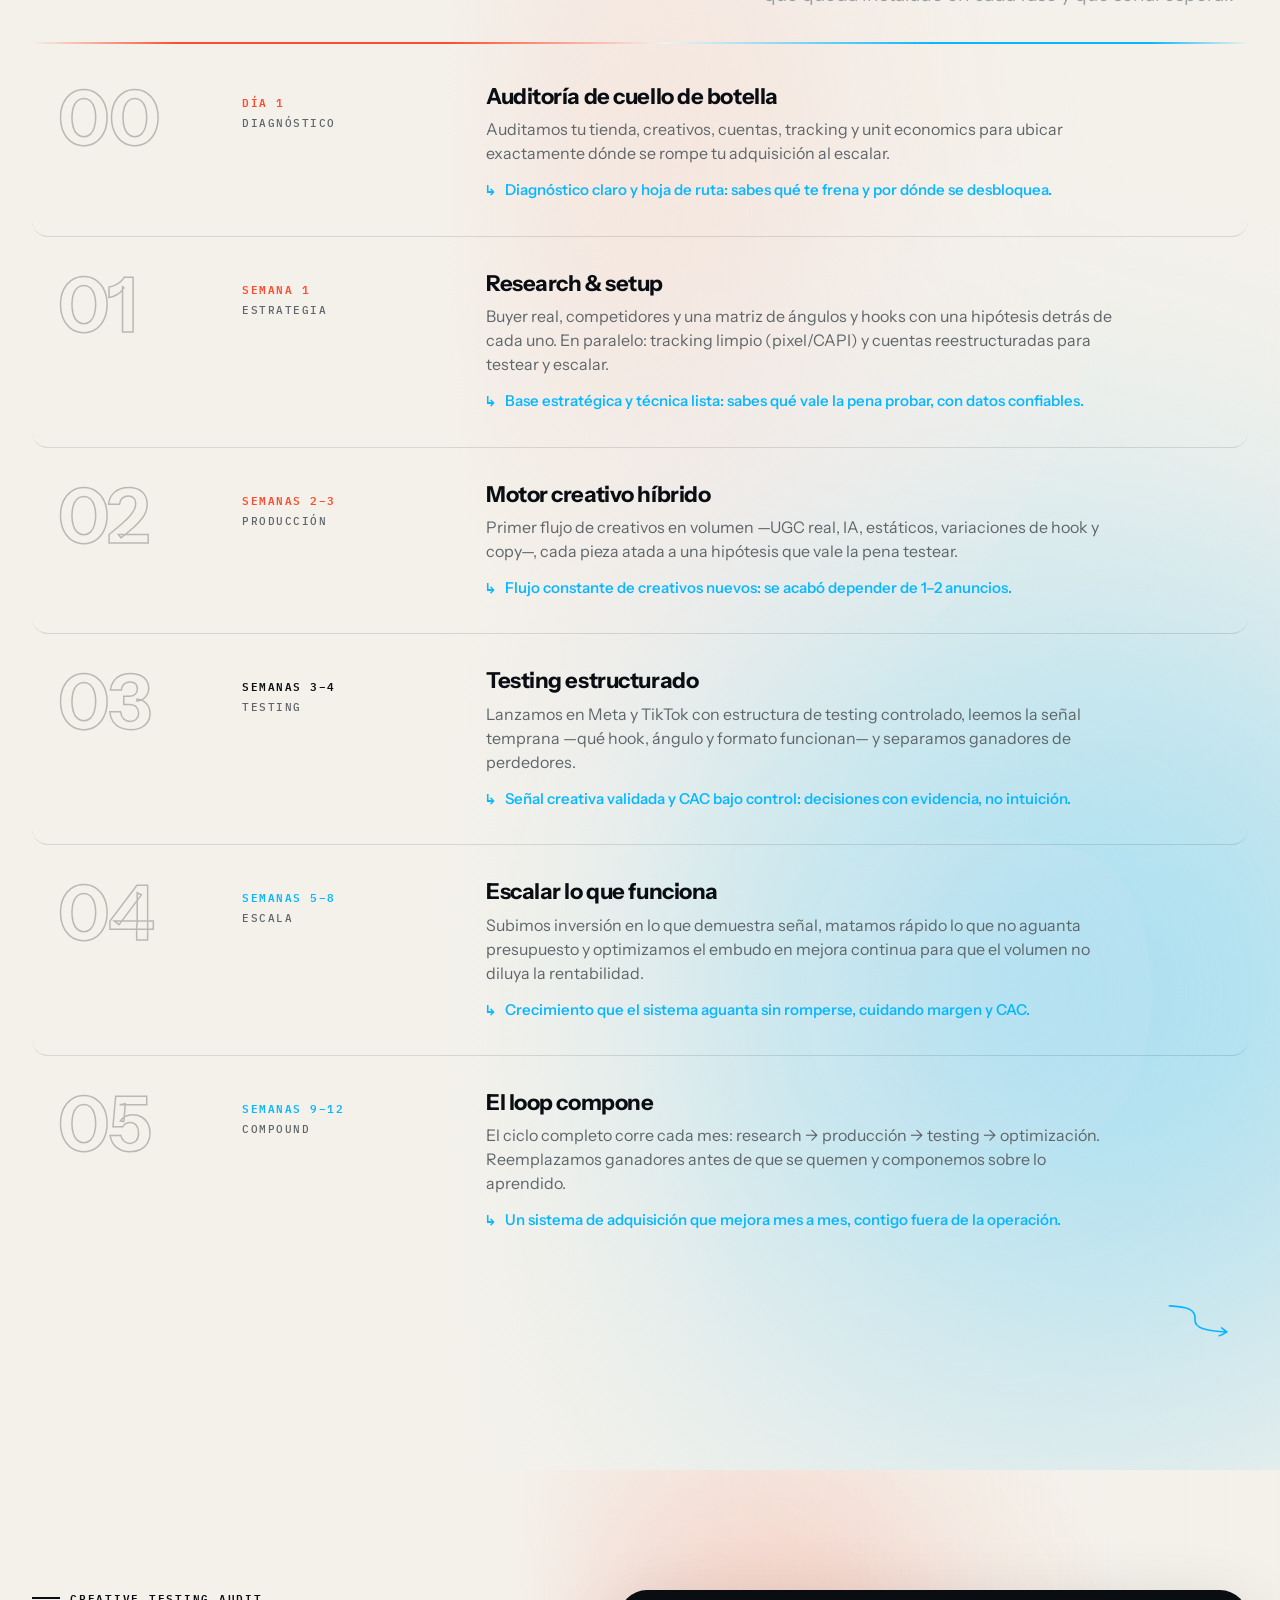
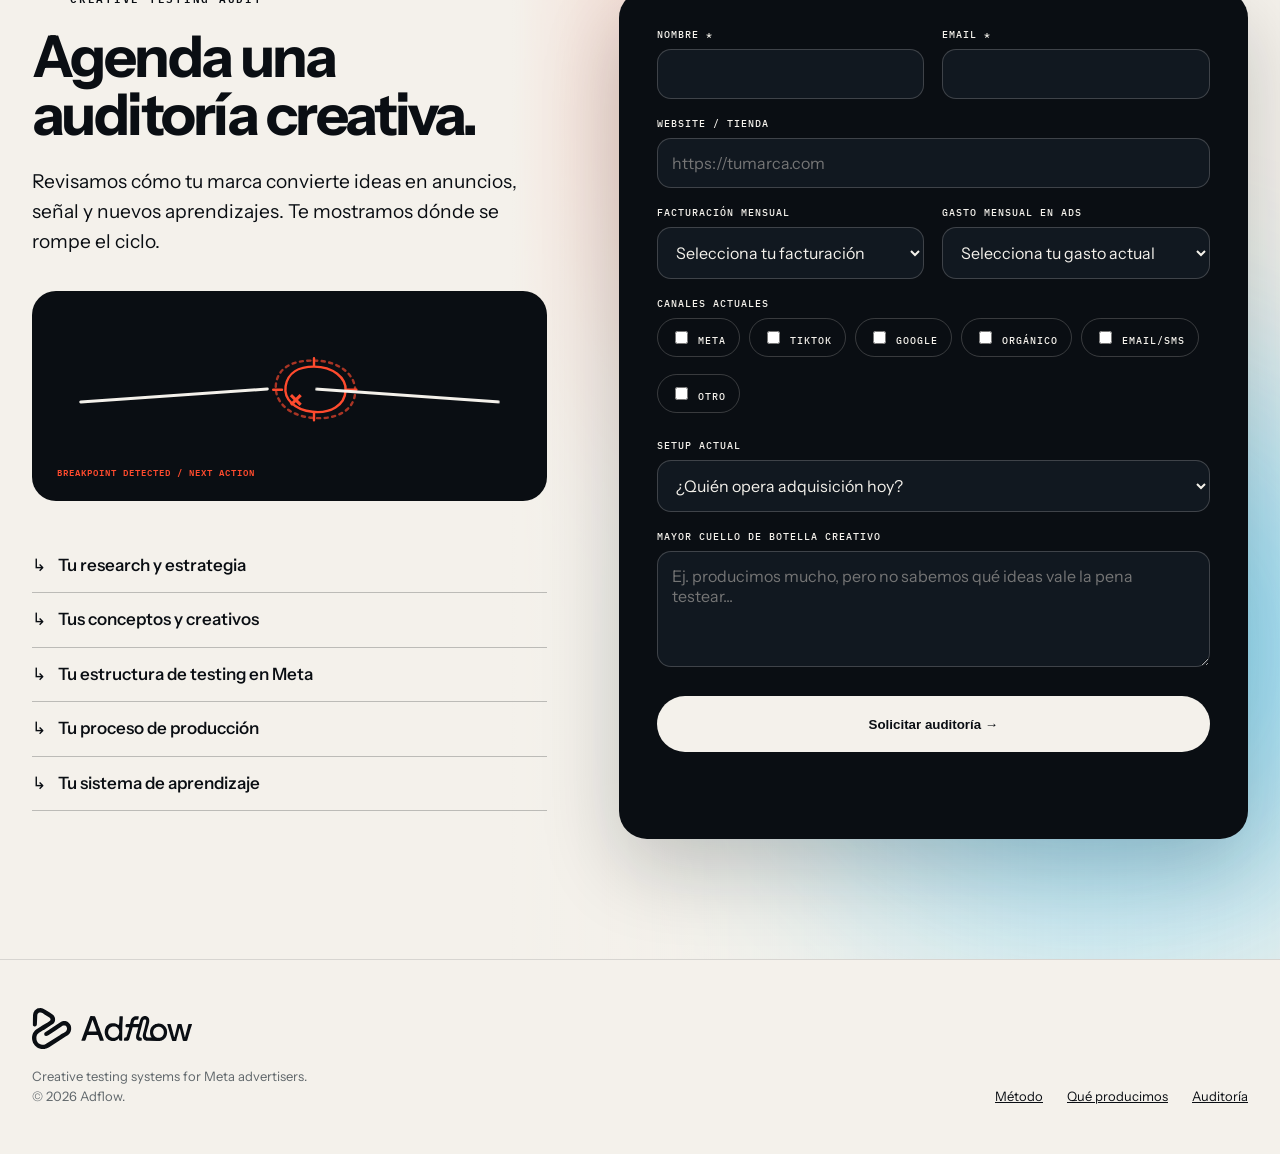
==== commit 678e21d7: "Showcase de creativos reales en la seccion #outputs Reemplaza las test-cards abstractas del marquee " ====
--- a/index.html
+++ b/index.html
@@ -29,7 +29,7 @@
     nav{position:sticky;top:0;z-index:20;height:76px;background:rgba(10,14,19,.94);backdrop-filter:blur(14px);border-bottom:1px solid rgba(244,241,235,.12);color:var(--ivory)}nav .wrap{height:100%;display:flex;align-items:center;justify-content:space-between;gap:28px}.brand img{width:160px}.navlinks{display:flex;align-items:center;gap:25px}.navlinks a{font-size:13px;text-decoration:none}.langs{display:flex;gap:2px;border:1px solid rgba(244,241,235,.25);padding:3px}.lang{border:0;background:transparent;color:var(--mist);font:500 11px var(--mono);padding:7px 8px;cursor:pointer}.lang.active{background:var(--ivory);color:var(--ink)}.menu{display:none;background:none;border:0;color:var(--ivory);font:500 12px var(--mono)}
     .hero{position:relative;min-height:calc(100vh - 76px);padding:94px 0 72px;overflow:hidden}.hero:before{content:"";position:absolute;inset:0;background:linear-gradient(90deg,var(--ink) 0 41%,transparent 61%),url('assets/signal-field-dark.svg') 76% 42%/78% 112% no-repeat;opacity:.94}.hero:after{content:"";position:absolute;left:53%;top:18%;width:47%;height:64%;background:repeating-linear-gradient(174deg,transparent 0 13px,rgba(244,241,235,.07) 14px,transparent 15px 25px);clip-path:polygon(0 49%,100% 0,100% 100%);filter:blur(.2px);opacity:.7;animation:currentShift 9s ease-in-out infinite alternate}.hero-grid{position:relative;z-index:2;display:grid;grid-template-columns:.92fr 1.08fr;gap:38px;align-items:center}.hero-copy{position:relative;z-index:2}.hero h1{font-size:clamp(70px,7vw,108px);max-width:720px}.hero h1 span{color:var(--ivory)}.hero-copy .lead{max-width:590px}.actions{display:flex;gap:12px;flex-wrap:wrap;margin-top:34px}.hero-visual{position:relative;min-height:590px}.signal-core{position:absolute;left:49%;top:45%;width:24px;height:24px;border-radius:50%;background:var(--ivory);box-shadow:0 0 16px 5px var(--ivory),-20px 0 50px 22px var(--red),20px 0 55px 24px var(--blue);animation:signalPulse 4s ease-in-out infinite}.signal-axis{position:absolute;left:10%;right:3%;top:calc(45% + 11px);height:1px;background:linear-gradient(90deg,transparent,var(--red),var(--ivory),var(--blue),transparent)}.signal-copy{position:absolute;left:8%;right:0;bottom:38px;display:grid;grid-template-columns:repeat(3,1fr);gap:16px}.signal-copy div{padding-top:13px;border-top:1px solid rgba(244,241,235,.28)}.signal-copy span{display:block;color:var(--mist);font:500 9px var(--mono);letter-spacing:.11em;text-transform:uppercase}.signal-copy b{display:block;margin-top:8px;font-size:14px;font-weight:500}.hero-mark{position:absolute;right:4%;top:9%;width:50px;opacity:.84;animation:markFloat 6s ease-in-out infinite}@keyframes signalPulse{50%{transform:scale(1.18) translateX(8px);filter:brightness(1.15)}}@keyframes currentShift{to{transform:translate3d(2%,-1.5%,0) scale(1.025);opacity:.9}}@keyframes markFloat{50%{transform:translateY(-10px) rotate(3deg)}}
     .system-ticker{border-top:1px solid rgba(244,241,235,.14);border-bottom:1px solid rgba(244,241,235,.14);overflow:hidden}.system-ticker .ticker-track{display:flex;white-space:nowrap;width:max-content;animation:ticker 24s linear infinite}.system-ticker span{padding:18px 26px;font:500 11px var(--mono);letter-spacing:.13em}.system-ticker i{color:var(--red);font-style:normal}@keyframes ticker{to{transform:translateX(-50%)}}
-    .creative-stream{position:relative;padding:96px 0 110px;background:var(--ink);color:var(--ivory);overflow:hidden}.creative-stream:before{content:"";position:absolute;inset:-20% 0 20%;background:radial-gradient(circle at 17% 38%,rgba(255,75,46,.12),transparent 28%),radial-gradient(circle at 78% 62%,rgba(9,183,255,.11),transparent 28%);pointer-events:none}.stream-head{position:relative;z-index:2;display:flex;align-items:end;justify-content:space-between;gap:50px;margin-bottom:46px}.stream-head h2{max-width:670px;margin-bottom:0}.stream-head p{max-width:500px;margin-bottom:4px;color:var(--mist)}.marquee-row{position:relative;width:100%;overflow:hidden;padding:9px 0}.marquee-row:before,.marquee-row:after{content:"";position:absolute;z-index:4;top:0;bottom:0;width:9vw;pointer-events:none}.marquee-row:before{left:0;background:linear-gradient(90deg,var(--ink),transparent)}.marquee-row:after{right:0;background:linear-gradient(-90deg,var(--ink),transparent)}.creative-track{display:flex;width:max-content;will-change:transform}.creative-track.left{animation:streamLeft 42s linear infinite}.creative-track.right{animation:streamRight 46s linear infinite}.marquee-row:hover .creative-track{animation-play-state:paused}.creative-group{display:flex;gap:16px;padding-right:16px;flex:none}.creative-tile{position:relative;flex:0 0 250px;aspect-ratio:4/5;overflow:hidden;border-radius:26px;padding:20px;color:var(--ivory);background:radial-gradient(circle at 28% 22%,rgba(255,75,46,.28),transparent 35%),linear-gradient(145deg,#192028,#0d1218);box-shadow:0 18px 55px rgba(0,0,0,.24);transform:translateZ(0)}.creative-tile:nth-child(2n){background:radial-gradient(circle at 72% 74%,rgba(9,183,255,.28),transparent 38%),linear-gradient(145deg,#181d23,#0b1015)}.creative-tile:nth-child(3n){background:radial-gradient(circle at 50% 30%,rgba(183,240,226,.17),transparent 34%),linear-gradient(150deg,#14231f,#0a1110)}.creative-tile:nth-child(4n){background:radial-gradient(circle at 34% 68%,rgba(255,75,46,.22),transparent 36%),linear-gradient(145deg,#27171c,#0c1015)}.creative-tile .format{display:inline-flex;padding:7px 11px;border-radius:999px;background:var(--ivory);color:var(--ink);font:600 9px var(--mono);letter-spacing:.1em;text-transform:uppercase}.creative-tile h3{position:absolute;z-index:2;left:20px;right:20px;bottom:20px;margin:0;font-size:26px}.creative-tile .orb{position:absolute;width:120px;height:120px;border-radius:50%;right:-18px;top:34%;background:linear-gradient(135deg,var(--red),var(--ivory) 48%,var(--blue));filter:blur(.2px);opacity:.85;transition:.4s}.creative-tile:hover .orb{transform:scale(1.18) rotate(18deg)}.creative-tile .bottle{position:absolute;left:38%;top:29%;width:65px;height:145px;border-radius:22px 22px 28px 28px;background:linear-gradient(135deg,rgba(244,241,235,.9),rgba(244,241,235,.14));box-shadow:0 20px 32px rgba(0,0,0,.3);transform:rotate(-10deg)}.creative-tile .bottle:before{content:"";position:absolute;left:19px;right:19px;top:-15px;height:22px;border-radius:8px 8px 3px 3px;background:var(--ivory)}.creative-tile .hookline{position:absolute;left:24px;right:24px;top:42%;height:2px;background:linear-gradient(90deg,var(--red),var(--ivory),var(--blue));transform:rotate(-8deg);box-shadow:0 0 22px var(--blue)}@keyframes streamLeft{from{transform:translateX(0)}to{transform:translateX(-50%)}}@keyframes streamRight{from{transform:translateX(-50%)}to{transform:translateX(0)}}
+    .creative-stream{position:relative;padding:96px 0 110px;background:var(--ink);color:var(--ivory);overflow:hidden}.creative-stream:before{content:"";position:absolute;inset:-20% 0 20%;background:radial-gradient(circle at 17% 38%,rgba(255,75,46,.12),transparent 28%),radial-gradient(circle at 78% 62%,rgba(9,183,255,.11),transparent 28%);pointer-events:none}.stream-head{position:relative;z-index:2;display:flex;align-items:end;justify-content:space-between;gap:50px;margin-bottom:46px}.stream-head h2{max-width:670px;margin-bottom:0}.stream-head p{max-width:500px;margin-bottom:4px;color:var(--mist)}.marquee-row{position:relative;width:100%;overflow:hidden;padding:9px 0}.marquee-row:before,.marquee-row:after{content:"";position:absolute;z-index:4;top:0;bottom:0;width:clamp(64px,9vw,190px);pointer-events:none}.marquee-row:before{left:0;background:linear-gradient(90deg,var(--ink),transparent)}.marquee-row:after{right:0;background:linear-gradient(-90deg,var(--ink),transparent)}.creative-track{display:flex;width:max-content;will-change:transform}.creative-track.left{animation:streamLeft 42s linear infinite}.creative-track.right{animation:streamRight 46s linear infinite}.marquee-row:hover .creative-track{animation-play-state:paused}.creative-group{display:flex;gap:16px;padding-right:16px;flex:none}.creative-tile{position:relative;flex:0 0 250px;aspect-ratio:4/5;overflow:hidden;border-radius:26px;padding:20px;color:var(--ivory);background:radial-gradient(circle at 28% 22%,rgba(255,75,46,.28),transparent 35%),linear-gradient(145deg,#192028,#0d1218);box-shadow:0 18px 55px rgba(0,0,0,.24);transform:translateZ(0)}.creative-tile:nth-child(2n){background:radial-gradient(circle at 72% 74%,rgba(9,183,255,.28),transparent 38%),linear-gradient(145deg,#181d23,#0b1015)}.creative-tile:nth-child(3n){background:radial-gradient(circle at 50% 30%,rgba(183,240,226,.17),transparent 34%),linear-gradient(150deg,#14231f,#0a1110)}.creative-tile:nth-child(4n){background:radial-gradient(circle at 34% 68%,rgba(255,75,46,.22),transparent 36%),linear-gradient(145deg,#27171c,#0c1015)}.creative-tile .format{display:inline-flex;padding:7px 11px;border-radius:999px;background:var(--ivory);color:var(--ink);font:600 9px var(--mono);letter-spacing:.1em;text-transform:uppercase}.creative-tile h3{position:absolute;z-index:2;left:20px;right:20px;bottom:20px;margin:0;font-size:26px}.creative-tile .orb{position:absolute;width:120px;height:120px;border-radius:50%;right:-18px;top:34%;background:linear-gradient(135deg,var(--red),var(--ivory) 48%,var(--blue));filter:blur(.2px);opacity:.85;transition:.4s}.creative-tile:hover .orb{transform:scale(1.18) rotate(18deg)}.creative-tile .bottle{position:absolute;left:38%;top:29%;width:65px;height:145px;border-radius:22px 22px 28px 28px;background:linear-gradient(135deg,rgba(244,241,235,.9),rgba(244,241,235,.14));box-shadow:0 20px 32px rgba(0,0,0,.3);transform:rotate(-10deg)}.creative-tile .bottle:before{content:"";position:absolute;left:19px;right:19px;top:-15px;height:22px;border-radius:8px 8px 3px 3px;background:var(--ivory)}.creative-tile .hookline{position:absolute;left:24px;right:24px;top:42%;height:2px;background:linear-gradient(90deg,var(--red),var(--ivory),var(--blue));transform:rotate(-8deg);box-shadow:0 0 22px var(--blue)}@keyframes streamLeft{from{transform:translateX(0)}to{transform:translateX(-50%)}}@keyframes streamRight{from{transform:translateX(-50%)}to{transform:translateX(0)}}
     .problem-grid{display:grid;grid-template-columns:1.05fr .95fr;gap:80px}.problem-list{display:grid;gap:12px}.problem-row{display:grid;grid-template-columns:52px 1fr;gap:18px;padding:23px;border-radius:22px;background:rgba(10,14,19,.045)}.problem-row .num{font:500 12px var(--mono);color:var(--red)}.problem-row b{display:block;font-size:19px;margin-bottom:4px}.problem-row p{margin:0;color:#596166}.statement{margin-top:60px;padding:36px;border-radius:var(--radius);background:var(--ink);color:var(--ivory);font-size:clamp(28px,3.4vw,50px);line-height:1.08;letter-spacing:-.035em}.statement em{color:var(--red);font-style:normal}
     .method-head{display:grid;grid-template-columns:1fr .8fr;gap:80px;margin-bottom:62px}.motion-strip{position:relative;display:grid;grid-template-columns:repeat(4,1fr);align-items:center;min-height:250px;border-top:1px solid rgba(244,241,235,.2);border-bottom:1px solid rgba(244,241,235,.2);overflow:hidden}.motion-strip:before{content:"";position:absolute;left:10%;right:10%;top:50%;height:1px;background:linear-gradient(90deg,var(--red),var(--ivory),var(--blue))}.motion-state{position:relative;z-index:2;text-align:center}.motion-state img{width:96px;margin:auto;filter:blur(8px);opacity:.5;transform:rotate(-28deg)}.motion-state:nth-child(2) img{filter:blur(4px);opacity:.65;transform:rotate(-12deg)}.motion-state:nth-child(3) img{filter:blur(1px);opacity:.85;transform:rotate(0)}.motion-state:nth-child(4) img{filter:none;opacity:1;transform:none}.motion-state span{display:block;margin-top:24px;color:var(--mist);font:500 9px var(--mono);letter-spacing:.1em;text-transform:uppercase}.loop{display:grid;grid-template-columns:repeat(5,1fr);gap:0;margin-top:52px}.step{position:relative;padding:0 24px 0 0}.step-num{font:500 11px var(--mono);color:var(--red);padding-bottom:14px;border-bottom:1px solid rgba(244,241,235,.24)}.step:nth-child(4) .step-num,.step:nth-child(5) .step-num{color:var(--blue)}.step h3{color:var(--ivory);margin:22px 0 12px}.step p{color:var(--mist);font-size:14px}.compound{margin-top:48px;display:flex;justify-content:flex-end;align-items:center;gap:16px;color:var(--blue);font:500 12px var(--mono);text-transform:uppercase;letter-spacing:.1em}.compound img{width:54px}
     .testing-grid{display:grid;grid-template-columns:repeat(3,1fr);gap:14px}.test-cell{position:relative;min-height:180px;padding:25px;border-radius:24px;background:rgba(10,14,19,.045);transition:.25s}.test-cell:after{content:"";position:absolute;width:44px;height:25px;border:2px solid transparent;border-radius:50%;right:22px;top:20px;transform:rotate(-12deg)}.test-cell:nth-child(3n+1):hover:after{border-color:var(--red)}.test-cell:nth-child(3n+2):hover:after{border-color:var(--blue)}.test-cell:hover{background:var(--ink);color:var(--ivory);transform:translateY(-4px)}.test-cell .id{font:500 10px var(--mono);color:var(--red)}.test-cell h3{font-size:30px;margin:44px 0 6px}.test-cell p{font-size:14px;margin:0}.deliverables{display:grid;grid-template-columns:.8fr 1.2fr;gap:90px}.delivery-list{display:grid;gap:10px}.delivery{display:flex;gap:24px;padding:19px 22px;border-radius:18px;background:rgba(244,241,235,.055)}.delivery span{font:500 11px var(--mono);color:var(--blue)}.delivery b{font-size:19px}.compare{display:grid;grid-template-columns:1fr 1fr;border-radius:var(--radius);overflow:hidden;box-shadow:0 20px 60px rgba(10,14,19,.1)}.compare>div{padding:44px}.compare .factory{background:#e6e2da}.compare .adflow{background:linear-gradient(135deg,var(--red),var(--ivory) 54%,var(--blue))}.compare ul{padding:0;list-style:none;margin:32px 0 0}.compare li{padding:13px 0;border-top:1px solid rgba(10,14,19,.2)}
@@ -434,45 +434,37 @@
     [data-theme="light"] .bs-panel .bs-footer{color:#6b7982;background:transparent}
     [data-theme="light"] .bs-sample{color:#0a86c2}
 
-
-    /* ============================================================
-       Sección CTA final (centrada) + modal de auditoría.
-       Los botones naranjas a.btn[href="#audit"] abren el modal.
-       ============================================================ */
-    .cta-final{position:relative;overflow:hidden}
-    .cta-final:before{content:"";position:absolute;inset:0;background:radial-gradient(circle at 50% 62%,rgba(9,183,255,.1),transparent 42%),radial-gradient(circle at 18% 18%,rgba(255,75,46,.05),transparent 30%);pointer-events:none}
-    .cta-final-inner{position:relative;max-width:820px;text-align:center}
-    .cta-final .eyebrow{justify-content:center}
-    .cta-final h2{font-size:clamp(40px,5vw,74px);margin-bottom:26px}
-    .cta-accent{color:var(--blue);font-style:italic}
-    .cta-final .lead{max-width:640px;margin:0 auto;color:var(--mist)}
-    .cta-final-actions{margin-top:36px}
-    [data-theme="light"] .cta-final .lead{color:#5f666a}
-    [data-theme="light"] .cta-accent{color:#0a86c2}
-
-    .audit-modal{position:fixed;inset:0;z-index:300;display:grid;place-items:center;padding:20px}
-    .audit-modal[hidden]{display:none}
-    .audit-modal-backdrop{position:absolute;inset:0;background:rgba(4,7,10,.72);backdrop-filter:blur(10px);-webkit-backdrop-filter:blur(10px)}
-    .audit-modal-panel{position:relative;width:min(560px,100%);max-height:calc(100vh - 40px);overflow-y:auto;padding:34px 34px 26px;border:1px solid rgba(244,241,235,.14);border-radius:28px;background:var(--ink);color:var(--ivory);box-shadow:0 40px 120px rgba(0,0,0,.5);animation:amIn .28s ease both}
-    @keyframes amIn{from{opacity:0;transform:translateY(14px)}to{opacity:1;transform:none}}
-    .audit-modal-close{position:absolute;top:18px;right:18px;width:38px;height:38px;border:1px solid rgba(244,241,235,.2);border-radius:50%;background:transparent;color:var(--ivory);font-size:17px;line-height:1;cursor:pointer;transition:.2s}
-    .audit-modal-close:hover{border-color:rgba(244,241,235,.5)}
-    .audit-modal-close:focus-visible{outline:3px solid var(--blue);outline-offset:2px}
-    .audit-modal .eyebrow{color:var(--mist)}
-    .audit-modal-title{font-size:clamp(26px,3vw,34px);letter-spacing:-.03em;margin:0 0 12px;color:var(--ivory)}
-    .audit-modal-copy{margin:0 0 22px;color:var(--mist);font-size:15px;line-height:1.55}
-    .audit-modal .form{background:transparent;padding:0;border-radius:0;box-shadow:none}
-    .audit-modal-foot{margin:18px 0 0;text-align:center;color:#52636d;font:600 9px var(--mono);letter-spacing:.12em;text-transform:uppercase}
-    @media(max-width:640px){
-      .audit-modal{padding:10px}
-      .audit-modal-panel{padding:24px 18px 20px;border-radius:22px;max-height:calc(100vh - 20px)}
-    }
-
     /* La sección de auditoría es clara en ambos temas: se restaura el
        campo de señal del diseño original, ahora con el asset light. */
     .audit:before{display:block;inset:0 0 0 40%;background:linear-gradient(90deg,var(--ivory),rgba(244,241,235,.35) 45%,rgba(244,241,235,.15)),url('assets/signal-field-light-4x5.svg') right center/cover no-repeat;opacity:.85}
     @media(max-width:1024px){.audit:before{inset:52% 0 0;background:linear-gradient(180deg,var(--ivory),rgba(244,241,235,.3) 45%),url('assets/signal-field-light-4x5.svg') center bottom/cover no-repeat}}
   </style>
+  <style>
+    /* ===== Ad showcase: tiles 9:16 con creativo real (seccion #outputs) =====
+       Se activan solas cuando assets/creatives/manifest.js trae anuncios.
+       Con el manifiesto vacio, la seccion sigue mostrando las test-cards. */
+    .marquee-row.showcase .creative-group{gap:18px;padding-right:18px;align-items:stretch}
+    .ad-tile{position:relative;flex:0 0 auto;height:398px;width:auto;aspect-ratio:9/16;overflow:hidden;border-radius:20px;
+      background:#0e141b;border:1px solid rgba(244,241,235,.10);
+      box-shadow:0 20px 58px rgba(0,0,0,.30);isolation:isolate;transform:translateZ(0)}
+    .ad-tile .tile-skeleton{position:absolute;inset:0;z-index:0;
+      background:linear-gradient(145deg,#161d25,#0b1015)}
+    .ad-tile .tile-media{position:absolute;inset:0;width:100%;height:100%;object-fit:cover;
+      display:block;z-index:1;opacity:0;transition:opacity .45s ease}
+    .ad-tile .tile-media.ready{opacity:1}
+    .ad-tile .tile-brand{position:absolute;z-index:3;left:11px;bottom:11px;padding:6px 9px;
+      border-radius:999px;background:rgba(10,14,19,.66);-webkit-backdrop-filter:blur(6px);
+      backdrop-filter:blur(6px);color:var(--ivory);font:600 8px var(--mono);letter-spacing:.1em;
+      text-transform:uppercase;opacity:0;transform:translateY(4px);transition:opacity .3s,transform .3s}
+    .ad-tile:hover .tile-brand{opacity:1;transform:none}
+    [data-theme="light"] .ad-tile{background:#e8e4dc;border-color:rgba(10,14,19,.10);
+      box-shadow:0 18px 46px rgba(10,14,19,.14)}
+    [data-theme="light"] .ad-tile .tile-skeleton{background:linear-gradient(145deg,#eceae4,#ddd8ce)}
+    @media(max-width:900px){.ad-tile{height:330px}}
+    @media(max-width:640px){.ad-tile{height:268px;border-radius:15px}}
+    @media(prefers-reduced-motion:reduce){.ad-tile .tile-media{transition:none}}
+  </style>
+  <script src="assets/creatives/manifest.js"></script>
 </head>
 <body>
   <nav aria-label="Principal"><div class="wrap"><a class="brand" href="#top"><img src="assets/adflow-lockup-ivory.svg" alt="Adflow"></a><div class="navlinks"><a data-i18n="nav_method" href="#method">Método</a><a data-i18n="nav_output" href="#outputs">Qué producimos</a><a data-i18n="nav_fit" href="#fit">Para quién</a><a data-i18n="nav_audit" href="#audit">Auditoría</a><div class="langs" aria-label="Idioma"><button class="lang" data-lang="en">EN</button><button class="lang active" data-lang="es">ES</button></div><a class="btn primary nav-cta" data-i18n="cta" href="#audit">Solicitar auditoría</a><button class="menu" aria-label="Abrir menú"><i></i><i></i><i></i></button></div><button class="theme-toggle" id="theme-toggle" aria-label="Cambiar tema claro/oscuro">Light</button></div></nav>
@@ -635,29 +627,9 @@
         <div class="roadmap-close"><span>Every cycle feeds the next one</span><i aria-hidden="true"></i></div>
       </div>
     </section>
-    <section class="section dark cta-final" id="audit">
-      <div class="wrap cta-final-inner">
-        <p class="eyebrow" data-i18n="ctaf_eyebrow">Empieza aquí</p>
-        <h2 data-i18n="ctaf_title">Construyamos un <span class="signal-grad">sistema de adquisición</span> preparado para escalar.</h2>
-        <p class="lead" data-i18n="ctaf_copy">La auditoría estratégica es rápida y gratuita. La mayoría de las marcas usa el resultado para alinear a fundadores, finanzas y marketing antes de tomar decisiones grandes.</p>
-        <div class="cta-final-actions"><a class="btn primary" data-i18n="cta" href="#audit">Solicitar auditoría</a></div>
-      </div>
-    </section>
+    <section class="section audit" id="audit"><div class="wrap audit-grid"><div><p class="eyebrow">Creative testing audit</p><h2 data-i18n="audit_title">Agenda una auditoría creativa.</h2><p class="lead" data-i18n="audit_copy">Revisamos cómo tu marca convierte ideas en anuncios, señal y nuevos aprendizajes. Te mostramos dónde se rompe el ciclo.</p><ul class="audit-points"><li>Tu research y estrategia</li><li>Tus conceptos y creativos</li><li>Tu estructura de testing en Meta</li><li>Tu proceso de producción</li><li>Tu sistema de aprendizaje</li></ul></div><form class="form" id="audit-form"><div class="fields"><div class="field-group"><label for="name">Nombre *</label><input id="name" name="name" autocomplete="name" required></div><div class="field-group"><label for="email">Email *</label><input id="email" name="email" type="email" autocomplete="email" required></div><div class="field-group full"><label for="website">Website / Tienda</label><input id="website" name="website" type="url" placeholder="https://tumarca.com"></div><div class="field-group"><label for="monthly_revenue">Facturación mensual</label><select id="monthly_revenue" name="monthly_revenue"><option value="" selected disabled>Selecciona tu facturación</option><option value="under-10k">Menos de $10,000/mes</option><option value="10k-30k">$10,000 - $30,000/mes</option><option value="30k-75k">$30,000 - $75,000/mes</option><option value="75k-150k">$75,000 - $150,000/mes</option><option value="150k-plus">$150,000+/mes</option></select></div><div class="field-group"><label for="monthly_spend">Gasto mensual en ads</label><select id="monthly_spend" name="monthly_spend"><option value="" selected disabled>Selecciona tu gasto actual</option><option value="under-5k">Menos de $5,000/mes</option><option value="5k-15k">$5,000 - $15,000/mes</option><option value="15k-30k">$15,000 - $30,000/mes</option><option value="30k-50k">$30,000 - $50,000/mes</option><option value="50k-plus">$50,000+/mes</option></select></div><div class="field-group full"><span class="group-label">Canales actuales</span><div class="checks"><label class="check"><input type="checkbox" name="current_channels" value="meta"> Meta</label><label class="check"><input type="checkbox" name="current_channels" value="tiktok"> TikTok</label><label class="check"><input type="checkbox" name="current_channels" value="google"> Google</label><label class="check"><input type="checkbox" name="current_channels" value="organic"> Orgánico</label><label class="check"><input type="checkbox" name="current_channels" value="email-sms"> Email/SMS</label><label class="check"><input type="checkbox" name="current_channels" value="other"> Otro</label></div></div><div class="field-group full"><label for="creative_setup">Setup actual</label><select id="creative_setup" name="creative_setup"><option value="" selected disabled>¿Quién opera adquisición hoy?</option><option value="in-house">Equipo interno</option><option value="agency">Agencia</option><option value="freelancers">Freelancers / Contractors</option><option value="founder">Lo hago yo mismo</option><option value="hybrid">Combinación de lo anterior</option></select></div><div class="field-group full"><label for="bottleneck">Mayor cuello de botella creativo</label><textarea id="bottleneck" name="bottleneck" placeholder="Ej. producimos mucho, pero no sabemos qué ideas vale la pena testear..."></textarea></div></div><button class="submit" type="submit" data-i18n="submit">Solicitar auditoría →</button><p class="status" role="status" aria-live="polite"></p></form></div></section>
   </main>
   <footer><div class="wrap"><div><img src="assets/adflow-lockup-ivory.svg" alt="Adflow"><p>Creative testing systems for Meta advertisers.<br>© 2026 Adflow.</p></div><div class="footer-links"><a href="#method">Método</a><a href="#outputs">Qué producimos</a><a href="#audit">Auditoría</a></div></div></footer>
-
-  <div class="audit-modal" id="audit-modal" role="dialog" aria-modal="true" aria-labelledby="audit-modal-title" hidden>
-    <div class="audit-modal-backdrop" data-modal-close></div>
-    <div class="audit-modal-panel">
-      <button class="audit-modal-close" type="button" aria-label="Cerrar" data-modal-close>×</button>
-      <p class="eyebrow" data-i18n="am_eyebrow">Auditoría estratégica gratuita</p>
-      <h3 id="audit-modal-title" class="audit-modal-title" data-i18n="am_title">Agenda una llamada con <span class="signal-grad">nuestro equipo.</span></h3>
-      <p class="audit-modal-copy" data-i18n="am_copy">Auditamos tu cuenta con el diagnóstico que corremos en cada cliente y te mostramos lo que encontramos. Sin costo y sin compromiso — te sirve para decidir mejor, trabajemos juntos o no.</p>
-      <form class="form" id="audit-form"><div class="fields"><div class="field-group"><label for="name">Nombre *</label><input id="name" name="name" autocomplete="name" required></div><div class="field-group"><label for="email">Email *</label><input id="email" name="email" type="email" autocomplete="email" required></div><div class="field-group full"><label for="phone">Teléfono</label><input id="phone" name="phone" type="tel" autocomplete="tel" placeholder="+52 55 1234 5678"></div><div class="field-group"><label for="brand_name">Nombre de la marca</label><input id="brand_name" name="brand_name" autocomplete="organization" placeholder="Acme Apparel"></div><div class="field-group"><label for="website">Website de la marca</label><input id="website" name="website" inputmode="url" placeholder="acmeapparel.com"></div><div class="field-group"><label for="monthly_revenue">Facturación mensual</label><select id="monthly_revenue" name="monthly_revenue"><option value="" selected disabled>Selecciona tu facturación</option><option value="under-10k">Menos de $10,000/mes</option><option value="10k-30k">$10,000 - $30,000/mes</option><option value="30k-75k">$30,000 - $75,000/mes</option><option value="75k-150k">$75,000 - $150,000/mes</option><option value="150k-plus">$150,000+/mes</option></select></div><div class="field-group"><label for="monthly_spend">Gasto mensual en ads</label><select id="monthly_spend" name="monthly_spend"><option value="" selected disabled>Selecciona tu gasto actual</option><option value="under-5k">Menos de $5,000/mes</option><option value="5k-15k">$5,000 - $15,000/mes</option><option value="15k-30k">$15,000 - $30,000/mes</option><option value="30k-50k">$30,000 - $50,000/mes</option><option value="50k-plus">$50,000+/mes</option></select></div><div class="field-group full"><span class="group-label">Canales actuales</span><div class="checks"><label class="check"><input type="checkbox" name="current_channels" value="meta"> Meta</label><label class="check"><input type="checkbox" name="current_channels" value="tiktok"> TikTok</label><label class="check"><input type="checkbox" name="current_channels" value="google"> Google</label><label class="check"><input type="checkbox" name="current_channels" value="organic"> Orgánico</label><label class="check"><input type="checkbox" name="current_channels" value="email-sms"> Email/SMS</label><label class="check"><input type="checkbox" name="current_channels" value="other"> Otro</label></div></div><div class="field-group full"><label for="creative_setup">Setup actual</label><select id="creative_setup" name="creative_setup"><option value="" selected disabled>¿Quién opera adquisición hoy?</option><option value="in-house">Equipo interno</option><option value="agency">Agencia</option><option value="freelancers">Freelancers / Contractors</option><option value="founder">Lo hago yo mismo</option><option value="hybrid">Combinación de lo anterior</option></select></div></div><button class="submit" type="submit" data-i18n="submit">Solicitar auditoría →</button><p class="status" role="status" aria-live="polite"></p></form>
-      <p class="audit-modal-foot" data-i18n="am_foot">Sin costo · Sin compromiso · Respondemos en menos de 24 horas</p>
-    </div>
-  </div>
-
   <script>
     const translations={es:{},en:{nav_method:'Method',nav_output:'What we make',nav_fit:'Who it’s for',nav_audit:'Audit',cta:'Request an audit',see_method:'See how it works',hero_title:'Creative intelligence<br><span class="signal-grad">in motion.</span>',hero_copy:'We turn creative strategy, production and media buying into an acquisition system that finds what sells, what scales and what keeps growth profitable.',output_eyebrow:'Creative output / testing surface',output_title:'Ideas in motion.<br>Signal that returns.',output_copy:'UGC, hooks, statics, demos and founder-led: distinct expressions of hypotheses worth testing.',problem_eyebrow:'The real problem',problem_title:'Brands don’t run out of ads.',problem_statement:'They run out of <em>new ideas</em> worth testing.',p1t:'Creative fatigue',p1c:'Concepts lose force and the team arrives late to the next angle.',p2t:'Surface-level variations',p2c:'Changing a color or first frame does not create a new reason to buy.',p3t:'Production without hypotheses',p3c:'More assets, without a clear question the market can answer.',p4t:'Learning gets lost',p4c:'Every month starts over when signal does not feed the next brief.',method_title:'Creative intelligence in motion.',method_copy:'A living cycle connecting what we think, what we make and what the market proves.',m1:'Market, competitors, tensions, desires and objections.',m2:'Hypotheses, concepts, angles and hooks with clear intent.',m3:'Each idea becomes distinct, native executions.',m4:'Structure that exposes ideas to real, comparable signal.',m5:'Evidence changes briefs, ads and the next cycle.',testing_eyebrow:'What we test',testing_title:'Ideas and messages.<br>Not just edits.',receive_eyebrow:'What clients receive',receive_title:'An operated creative learning system.',receive_copy:'Not a content catalog: a connected sequence of decisions, production, signal and new cycles.',compare_title:'Output matters.<br>Learning compounds.',fit_eyebrow:'Who it’s for',fit_title:'For ecommerce brands ready to learn faster.',fit_yes:'It’s for you if',fit_no:'It’s not for you if',audit_title:'Book a creative audit.',audit_copy:'We review how your brand turns ideas into ads, signal and new learning. We show you where the cycle breaks.',submit:'Request audit →'}};
             translations.es.m4='Estructura de testing y campañas para exponer ideas a señal real y comparable.';
@@ -696,8 +668,58 @@
       {id:'OFFER_06',format:'OFFER / 4:5',status:'Testing',tone:'red',visual:'visual-offer',cardTone:'light',title:'Turn attention into action.',hypothesis:'Framing reduces friction',next:'Read conversion'},
       {id:'UGC_13',format:'UGC / 9:16',status:'Learning',tone:'blue',visual:'visual-testimonial',cardTone:'red',title:'Make the outcome feel real.',hypothesis:'Lived detail adds trust',next:'Feed next brief'}
     ];
-            document.querySelectorAll('.creative-group').forEach((group,index)=>group.innerHTML=(index?bottomCards:topCards).map(CreativeTestCard).join(''));
+    const AdTile=(m)=>{
+      const alt=String(m.alt||'Anuncio producido por Adflow').replace(/"/g,'&quot;');
+      const brand=m.brand?`<span class="tile-brand">${m.brand}</span>`:'';
+      const media=m.type==='video'
+        ? `<video class="tile-media" playsinline muted loop preload="none" poster="${m.poster||''}" data-src="${m.src}" aria-label="${alt}"></video>`
+        : `<img class="tile-media" data-src="${m.src}" alt="${alt}" decoding="async">`;
+      const ar=(m.w&&m.h)?` style="aspect-ratio:${m.w}/${m.h}"`:'';
+      return `<article class="ad-tile"${ar} data-cursor-label="View creative"><div class="tile-skeleton"></div>${media}${brand}</article>`;
+    };
+    const _cr=window.ADFLOW_CREATIVES||{};
+    const _top=Array.isArray(_cr.top)?_cr.top:[],_bot=Array.isArray(_cr.bottom)?_cr.bottom:[];
+    const _hasCreatives=(_top.length+_bot.length)>0;
+    // El marquee necesita que el grupo sea >= al ancho de la pantalla, si no
+    // se ve un hueco al reiniciar el ciclo. Con pocos creativos repetimos la
+    // lista las veces necesarias para cubrirla.
+    const TILE_H=398,TILE_GAP=18,MIN_GROUP=2600;
+    const fillRow=list=>{
+      if(!list.length)return list;
+      const w=list.reduce((a,m)=>a+((m.w&&m.h)?Math.round(TILE_H*m.w/m.h):224)+TILE_GAP,0);
+      const veces=Math.max(1,Math.ceil(MIN_GROUP/w));
+      return Array.from({length:veces},()=>list).flat();
+    };
+    const _rowTop=fillRow(_top.length?_top:_bot),_rowBot=fillRow(_bot.length?_bot:_top);
+    document.querySelectorAll('.creative-group').forEach((group,index)=>{
+      if(_hasCreatives){
+        group.innerHTML=(index?_rowBot:_rowTop).map(AdTile).join('');
+        group.closest('.marquee-row')?.classList.add('showcase');
+      }else{
+        group.innerHTML=(index?bottomCards:topCards).map(CreativeTestCard).join('');
+      }
+    });
     document.querySelectorAll('.creative-track').forEach(track=>{const group=track.querySelector('.creative-group');const clone=group.cloneNode(true);clone.setAttribute('aria-hidden','true');track.appendChild(clone)});
+    (()=>{
+      const tiles=document.querySelectorAll('.ad-tile .tile-media');
+      if(!tiles.length)return;
+      const quiet=window.matchMedia('(prefers-reduced-motion: reduce)').matches;
+      // Solo se descarga y reproduce lo que esta a la vista: el marquee duplica
+      // los tiles al clonar, asi que sin esto habria el doble de video decodificando.
+      const io=new IntersectionObserver(entries=>{
+        entries.forEach(({target:el,isIntersecting})=>{
+          if(isIntersecting){
+            if(!el.dataset.loaded){
+              el.dataset.loaded='1';
+              if(el.tagName==='VIDEO'){el.src=el.dataset.src;el.load();el.classList.add('ready');}
+              else{el.addEventListener('load',()=>el.classList.add('ready'),{once:true});el.src=el.dataset.src;}
+            }
+            if(el.tagName==='VIDEO'&&!quiet){const p=el.play();if(p&&p.catch)p.catch(()=>{});}
+          }else if(el.tagName==='VIDEO'){el.pause();}
+        });
+      },{rootMargin:'250px 0px'});
+      tiles.forEach(el=>io.observe(el));
+    })();
     const statement=document.querySelector('[data-i18n="problem_statement"]');statement.innerHTML='Se quedan sin <span class="marked-idea">nuevas ideas'+AnnotationUnderline('red',false)+'</span> que valga la pena testear.<span class="bottleneck-label">THE REAL BOTTLENECK</span>';
     translations.es.problem_statement=statement.innerHTML;
     translations.en.problem_statement='They run out of <span class="marked-idea">new ideas'+AnnotationUnderline('red',false)+'</span> worth testing.<span class="bottleneck-label">THE REAL BOTTLENECK</span>';
@@ -716,7 +738,8 @@
     document.querySelector('.testing-grid').innerHTML=testingMarkup;
     const deliveryList=document.querySelector('.delivery-list');deliveryList.className='delivery-stages';deliveryList.innerHTML='<article class="delivery-stage"><span>01 / THINK</span><h3>Think</h3><ul><li>Research</li><li>Creative strategy</li><li>Hypotheses + angles</li></ul></article><article class="delivery-stage"><span>02 / MAKE</span><h3>Make</h3><ul><li>Concepts + scripts</li><li>UGC, static + video</li><li>Intentional iterations</li></ul></article><article class="delivery-stage"><span>03 / TEST</span><h3>Test</h3><ul><li>Meta campaign strategy</li><li>Testing structure</li><li>Media buying + acquisition</li></ul></article><article class="delivery-stage"><span>04 / LEARN</span><h3>Learn</h3><ul><li>Creative performance review</li><li>Decision rhythm</li><li>Learning library + next cycle</li></ul></article>';
     const compare=document.querySelector('.compare');compare.innerHTML='<div class="factory"><span class="mono">Content factory</span>'+Annotation('strike-red')+'<ul><li>Más anuncios</li><li>Poca diferenciación</li><li>Variaciones sin pregunta'+Annotation('strike-red')+'</li><li>Aprendizajes dispersos</li></ul></div><div class="adflow"><span class="mono">Adflow</span>'+AnnotationArrow('curve','blue')+'<ul><li>Más hipótesis</li><li>Conceptos realmente distintos</li><li>Señales claras</li><li>Aprendizaje acumulativo</li></ul></div>';
-        const nav=document.querySelector('nav'),navWrap=nav.querySelector('.wrap'),navlinks=nav.querySelector('.navlinks'),menuButton=nav.querySelector('.menu');menuButton.setAttribute('aria-expanded','false');menuButton.setAttribute('aria-controls','site-nav');navlinks.id='site-nav';navWrap.insertBefore(menuButton,navlinks);menuButton.addEventListener('click',()=>{const open=navlinks.classList.toggle('open');menuButton.setAttribute('aria-expanded',String(open));menuButton.classList.toggle('open',open)});navlinks.querySelectorAll('a').forEach(link=>link.addEventListener('click',()=>{navlinks.classList.remove('open');menuButton.setAttribute('aria-expanded','false');menuButton.classList.remove('open')}));addEventListener('scroll',()=>nav.classList.toggle('scrolled',scrollY>12),{passive:true});
+    const auditCopy=document.querySelector('.audit-grid>div');auditCopy.classList.add('audit-copy');auditCopy.querySelector('.audit-points').insertAdjacentHTML('beforebegin','<div class="breakpoint-map" aria-label="Adflow detecta dónde se rompe el ciclo"><span class="breakpoint-gap">×</span>'+AnnotationTarget('red')+'<span class="breakpoint-label">BREAKPOINT DETECTED / NEXT ACTION</span></div>');
+    const nav=document.querySelector('nav'),navWrap=nav.querySelector('.wrap'),navlinks=nav.querySelector('.navlinks'),menuButton=nav.querySelector('.menu');menuButton.setAttribute('aria-expanded','false');menuButton.setAttribute('aria-controls','site-nav');navlinks.id='site-nav';navWrap.insertBefore(menuButton,navlinks);menuButton.addEventListener('click',()=>{const open=navlinks.classList.toggle('open');menuButton.setAttribute('aria-expanded',String(open));menuButton.classList.toggle('open',open)});navlinks.querySelectorAll('a').forEach(link=>link.addEventListener('click',()=>{navlinks.classList.remove('open');menuButton.setAttribute('aria-expanded','false');menuButton.classList.remove('open')}));addEventListener('scroll',()=>nav.classList.toggle('scrolled',scrollY>12),{passive:true});
     const observer=new IntersectionObserver(entries=>entries.forEach(entry=>entry.isIntersecting&&entry.target.classList.add('visible')),{threshold:.08});document.querySelectorAll('[data-reveal]').forEach(el=>observer.observe(el));
     document.getElementById('audit-form').addEventListener('submit',async e=>{e.preventDefault();const form=e.currentTarget,status=form.querySelector('.status'),button=form.querySelector('button[type=submit]');const data=new FormData(form);const payload=Object.fromEntries(data.entries());payload.current_channels=data.getAll('current_channels');button.disabled=true;status.textContent='Enviando…';try{const response=await fetch('/api/submit',{method:'POST',headers:{'Content-Type':'application/json'},body:JSON.stringify(payload)});if(!response.ok)throw new Error();status.textContent='Recibido. Revisaremos tu solicitud y responderemos en 24 horas.';form.reset()}catch(error){status.textContent='No se pudo enviar. Inténtalo de nuevo o contacta al equipo.'}finally{button.disabled=false}});
 
@@ -775,16 +798,6 @@
       mq.addEventListener('change', placeNavControls);
     })();
 
-    Object.assign(translations.en, {
-      ctaf_eyebrow: 'Start here',
-      ctaf_title: 'Let\u2019s build an <span class="signal-grad">acquisition system</span> designed to scale.',
-      ctaf_copy: 'The strategy session and audit is fast and free. Most brands use the output internally to align founders, finance and marketing before making major decisions.',
-      am_eyebrow: 'Free strategy session and audit',
-      am_title: 'Book a call with <span class="signal-grad">our team.</span>',
-      am_copy: 'We audit your account against the diagnostic we run on every client engagement, then walk you through what we find. No cost, no obligation — useful whether we work together or not.',
-      am_foot: 'No cost · No obligation · We reply within 24 hours'
-    });
-
     // Traducciones EN de la sección "Tus primeros 90 días"
     Object.assign(translations.en, {
       rm_title: 'Your first <em>90 days.</em>',
@@ -809,39 +822,6 @@
       rm5r: 'An acquisition system that improves month over month, with you out of the operation.'
     });
 
-
-
-    // ===== Modal de auditoría: lo abren los botones a.btn[href="#audit"] =====
-    (function () {
-      var modal = document.getElementById('audit-modal');
-      if (!modal) return;
-      var lastFocus = null;
-      function openModal() {
-        lastFocus = document.activeElement;
-        modal.hidden = false;
-        document.body.style.overflow = 'hidden';
-        var first = modal.querySelector('input,select,textarea');
-        if (first) first.focus();
-      }
-      function closeModal() {
-        modal.hidden = true;
-        document.body.style.overflow = '';
-        if (lastFocus && lastFocus.focus) lastFocus.focus();
-      }
-      document.addEventListener('click', function (e) {
-        var t = e.target instanceof Element ? e.target : null;
-        if (!t) return;
-        var opener = t.closest('a.btn[href="#audit"]');
-        if (opener) { e.preventDefault(); openModal(); return; }
-        if (t.closest('[data-modal-close]') && !modal.hidden) closeModal();
-      });
-      document.addEventListener('keydown', function (e) {
-        if (e.key === 'Escape' && !modal.hidden) closeModal();
-      });
-      try {
-        if (new URLSearchParams(location.search).get('modal') === 'audit') openModal();
-      } catch (e) {}
-    })();
 
     // ===== Adflow Business Signals (panel derecho del hero) =====
     // Números ILUSTRATIVOS — no son resultados reales de Adflow.
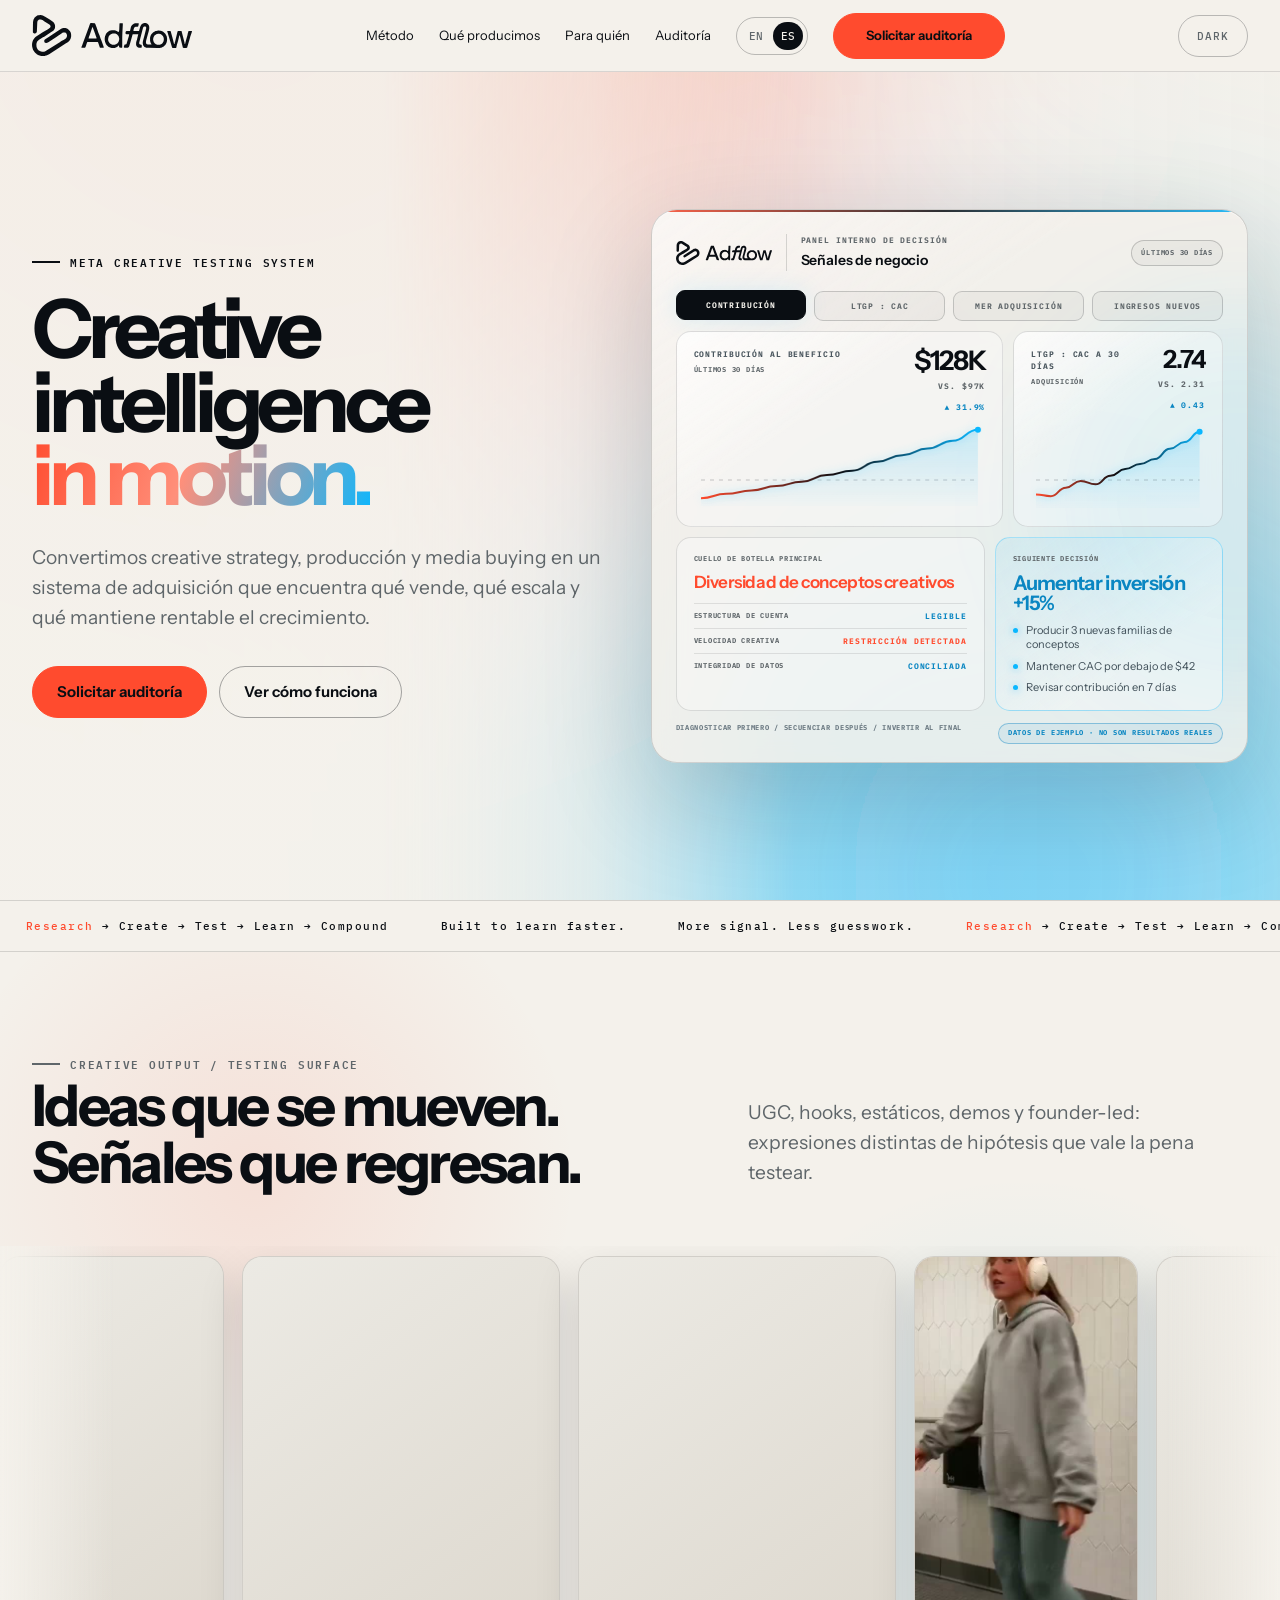
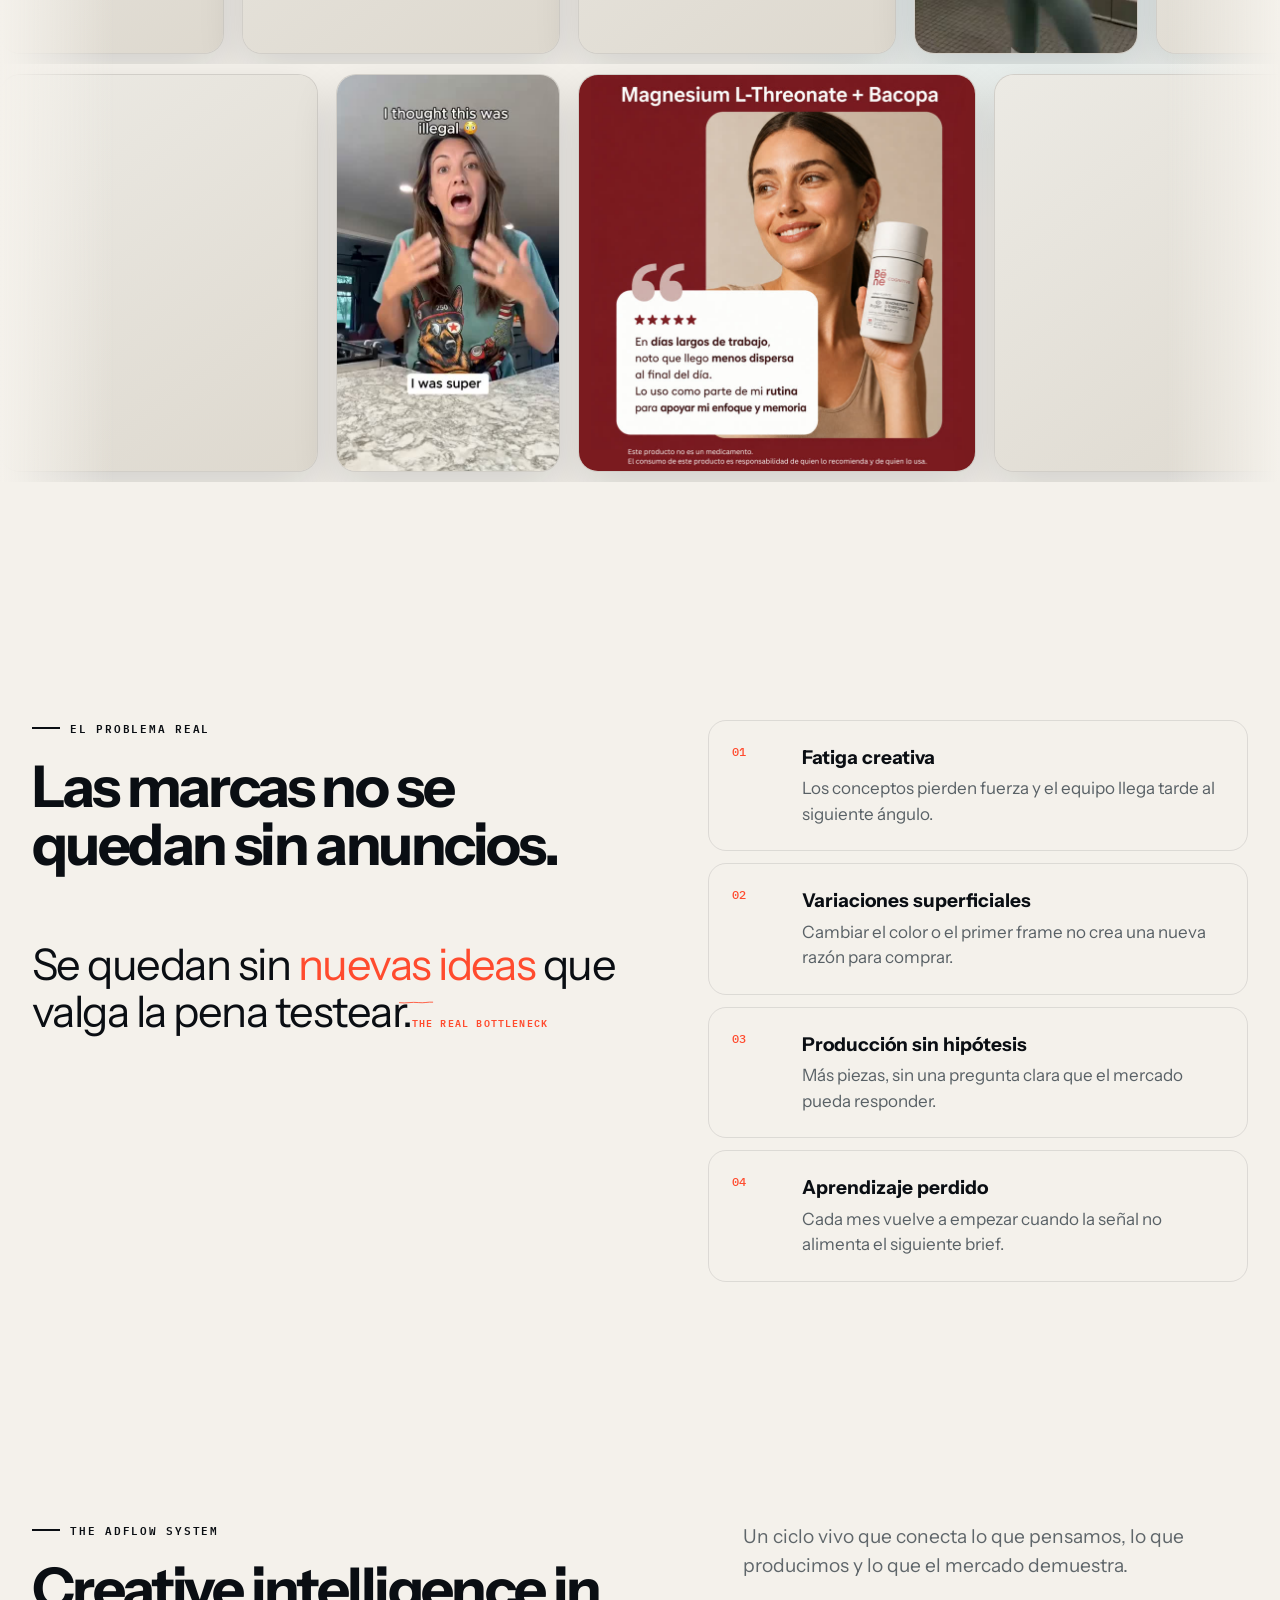
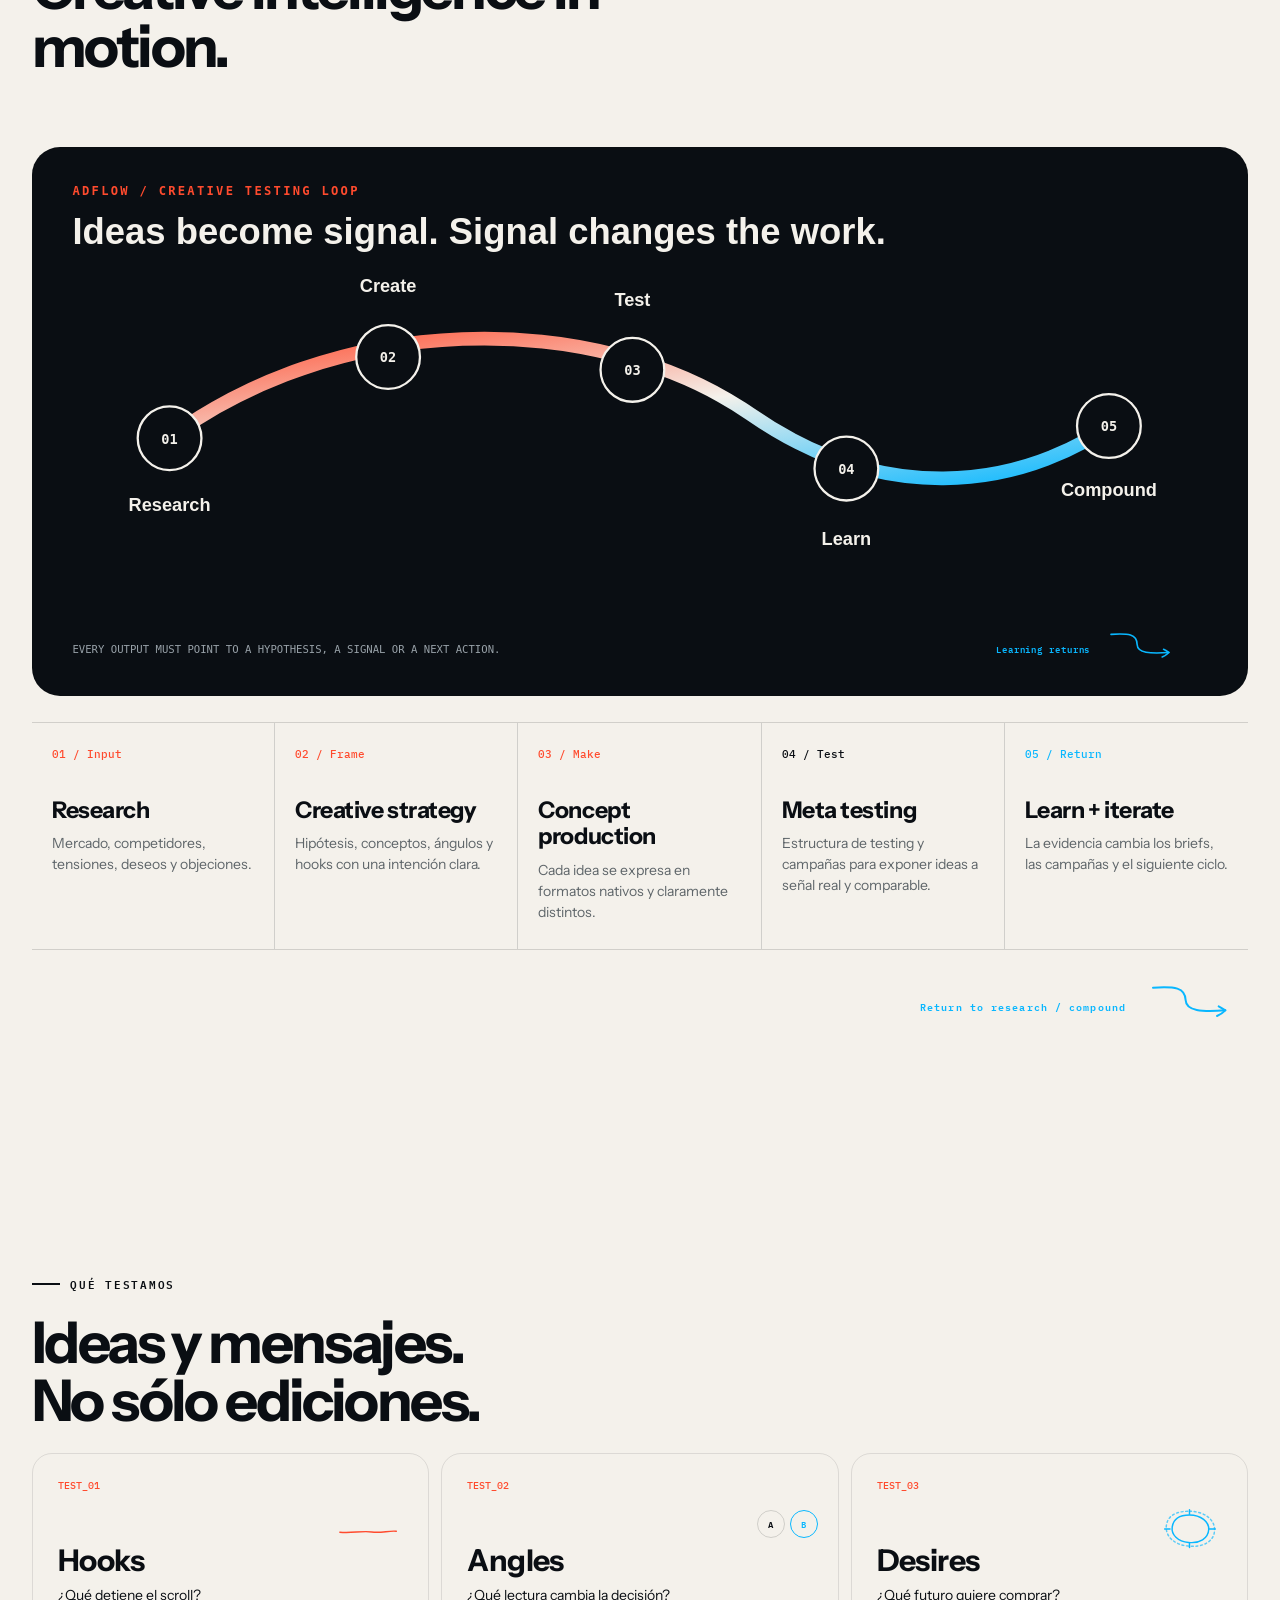
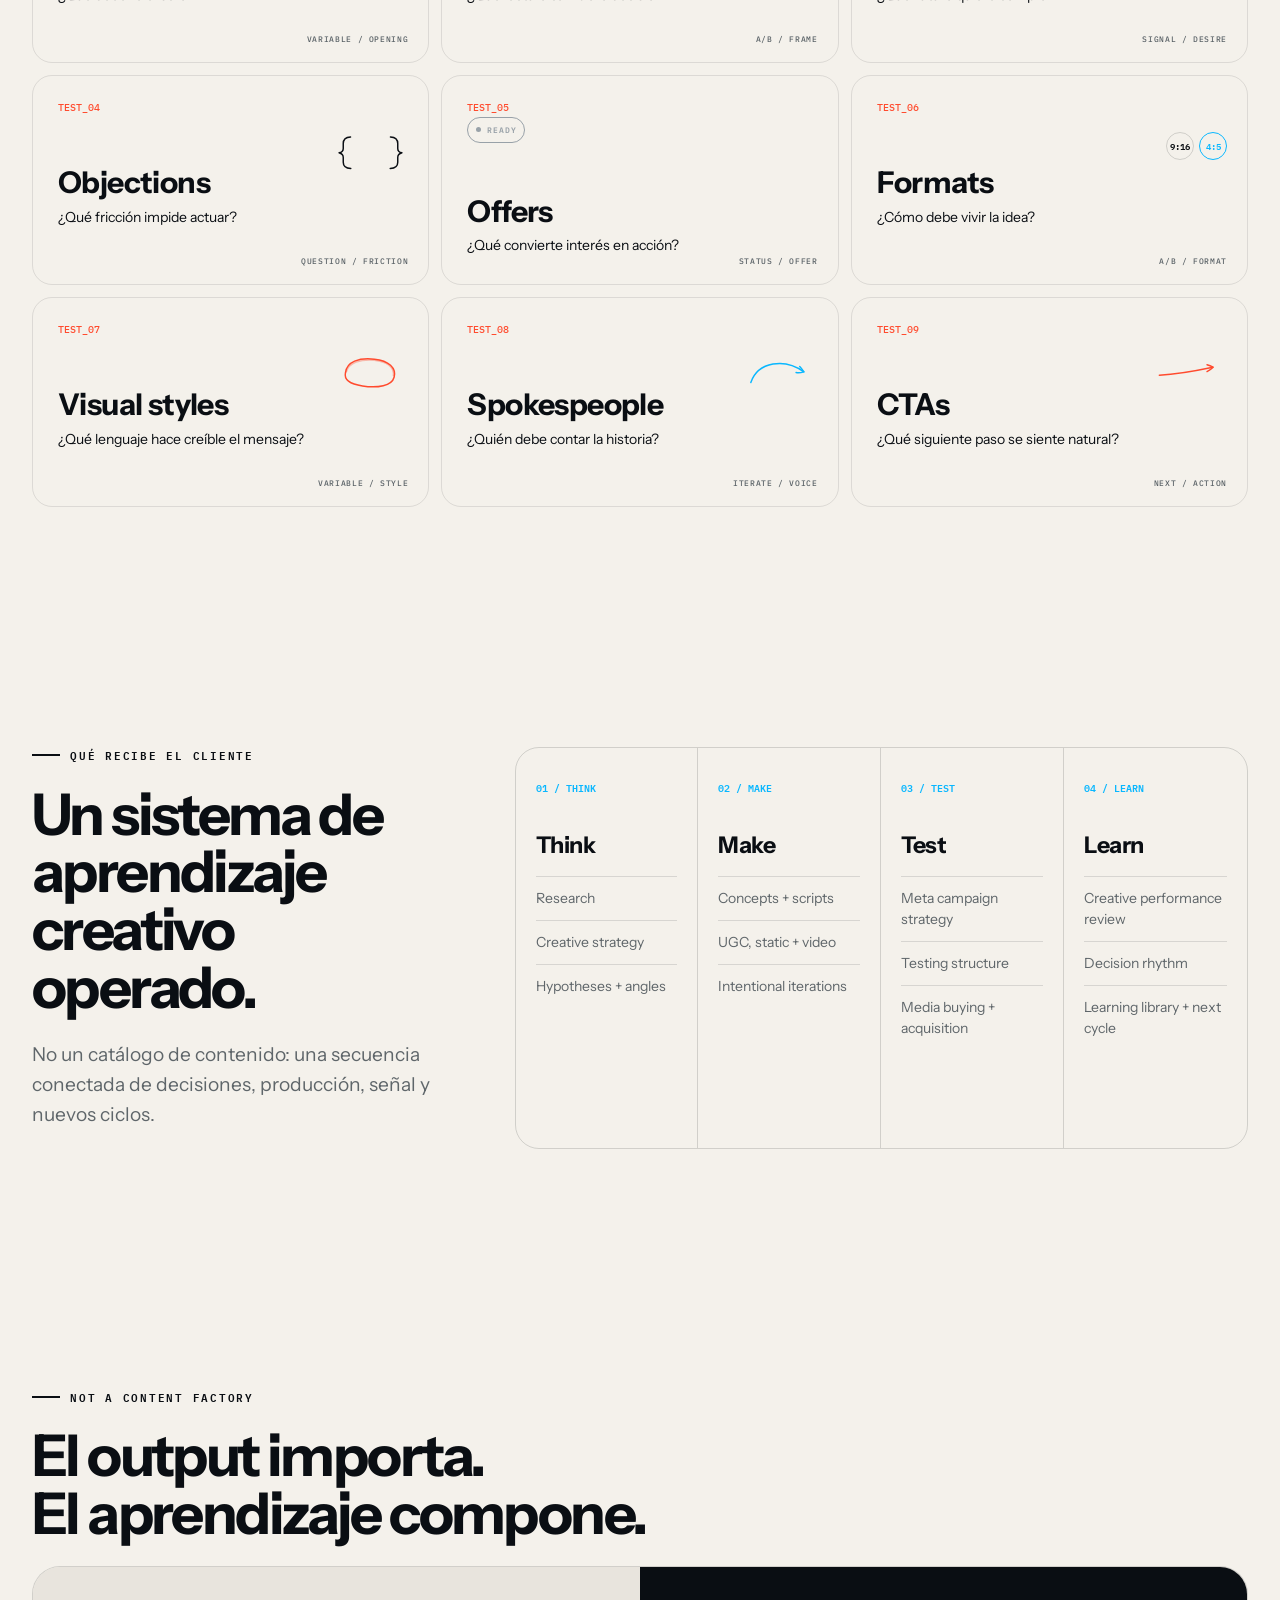
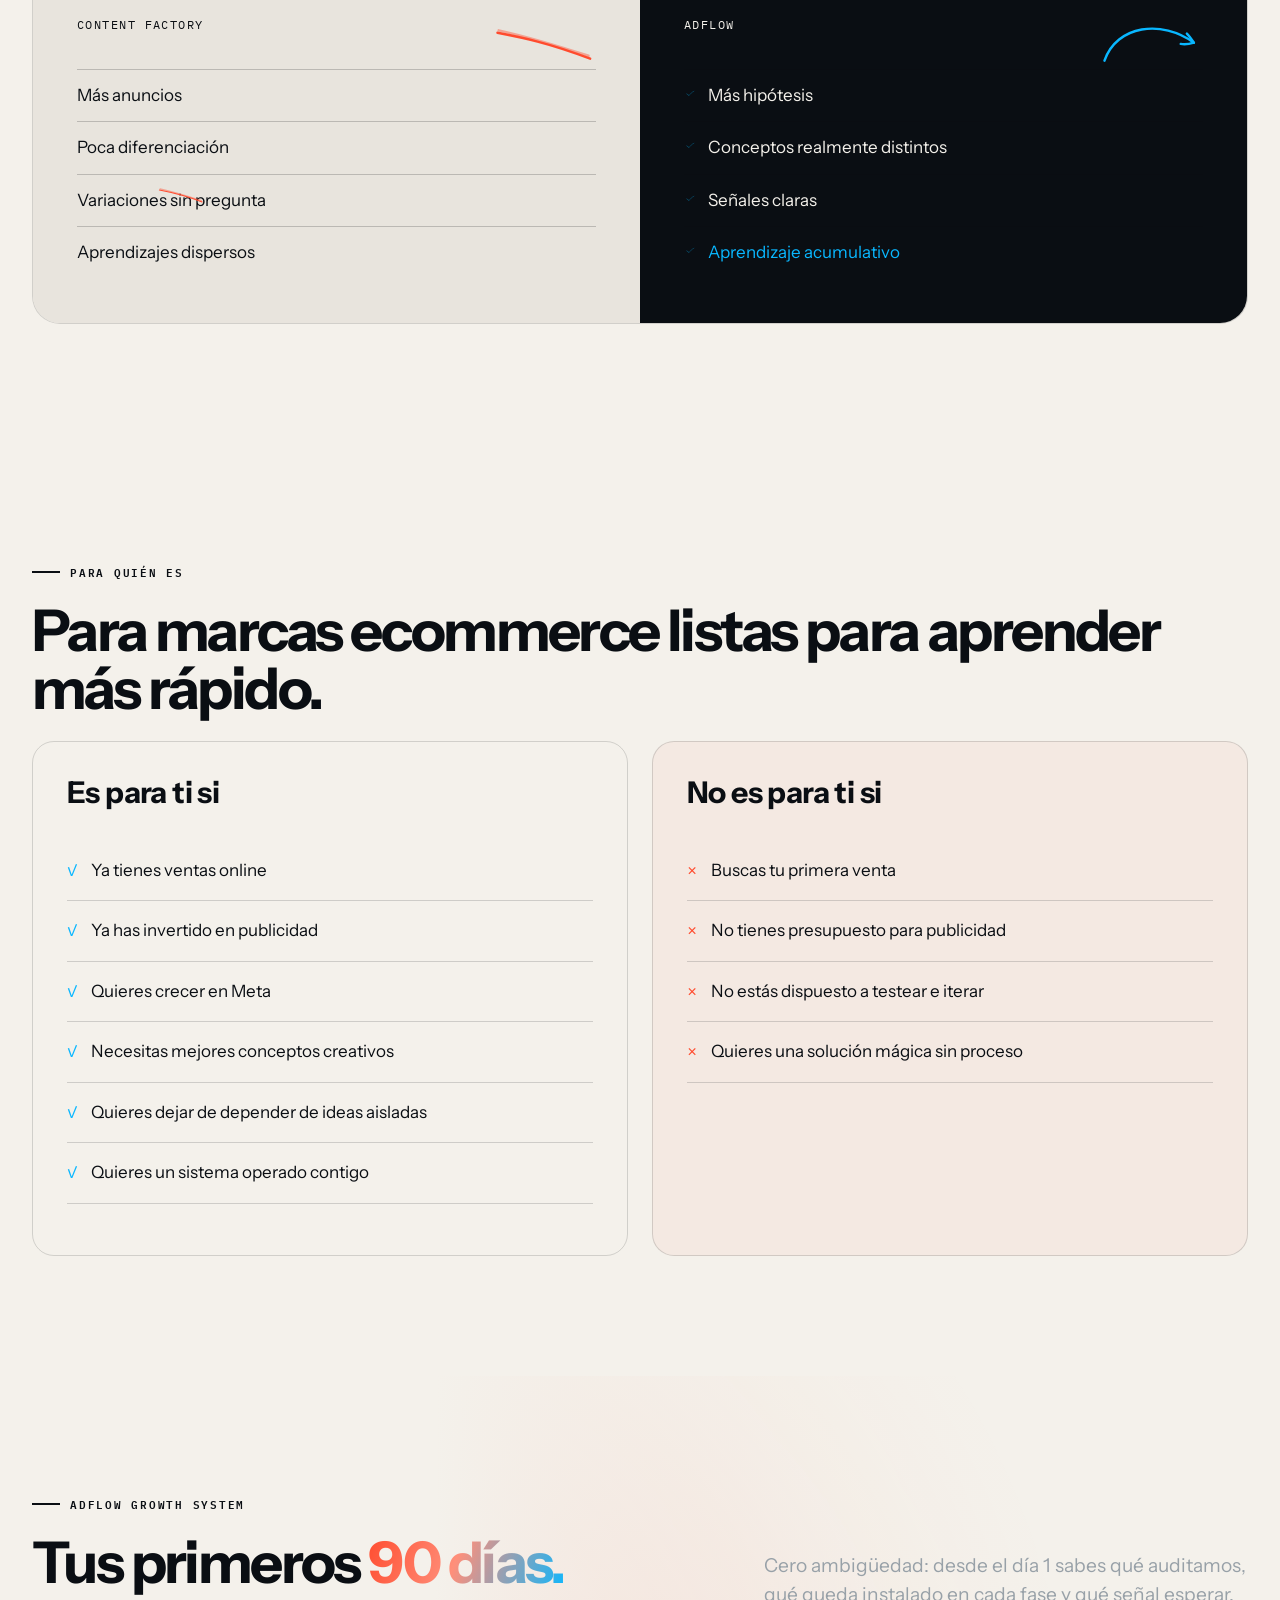
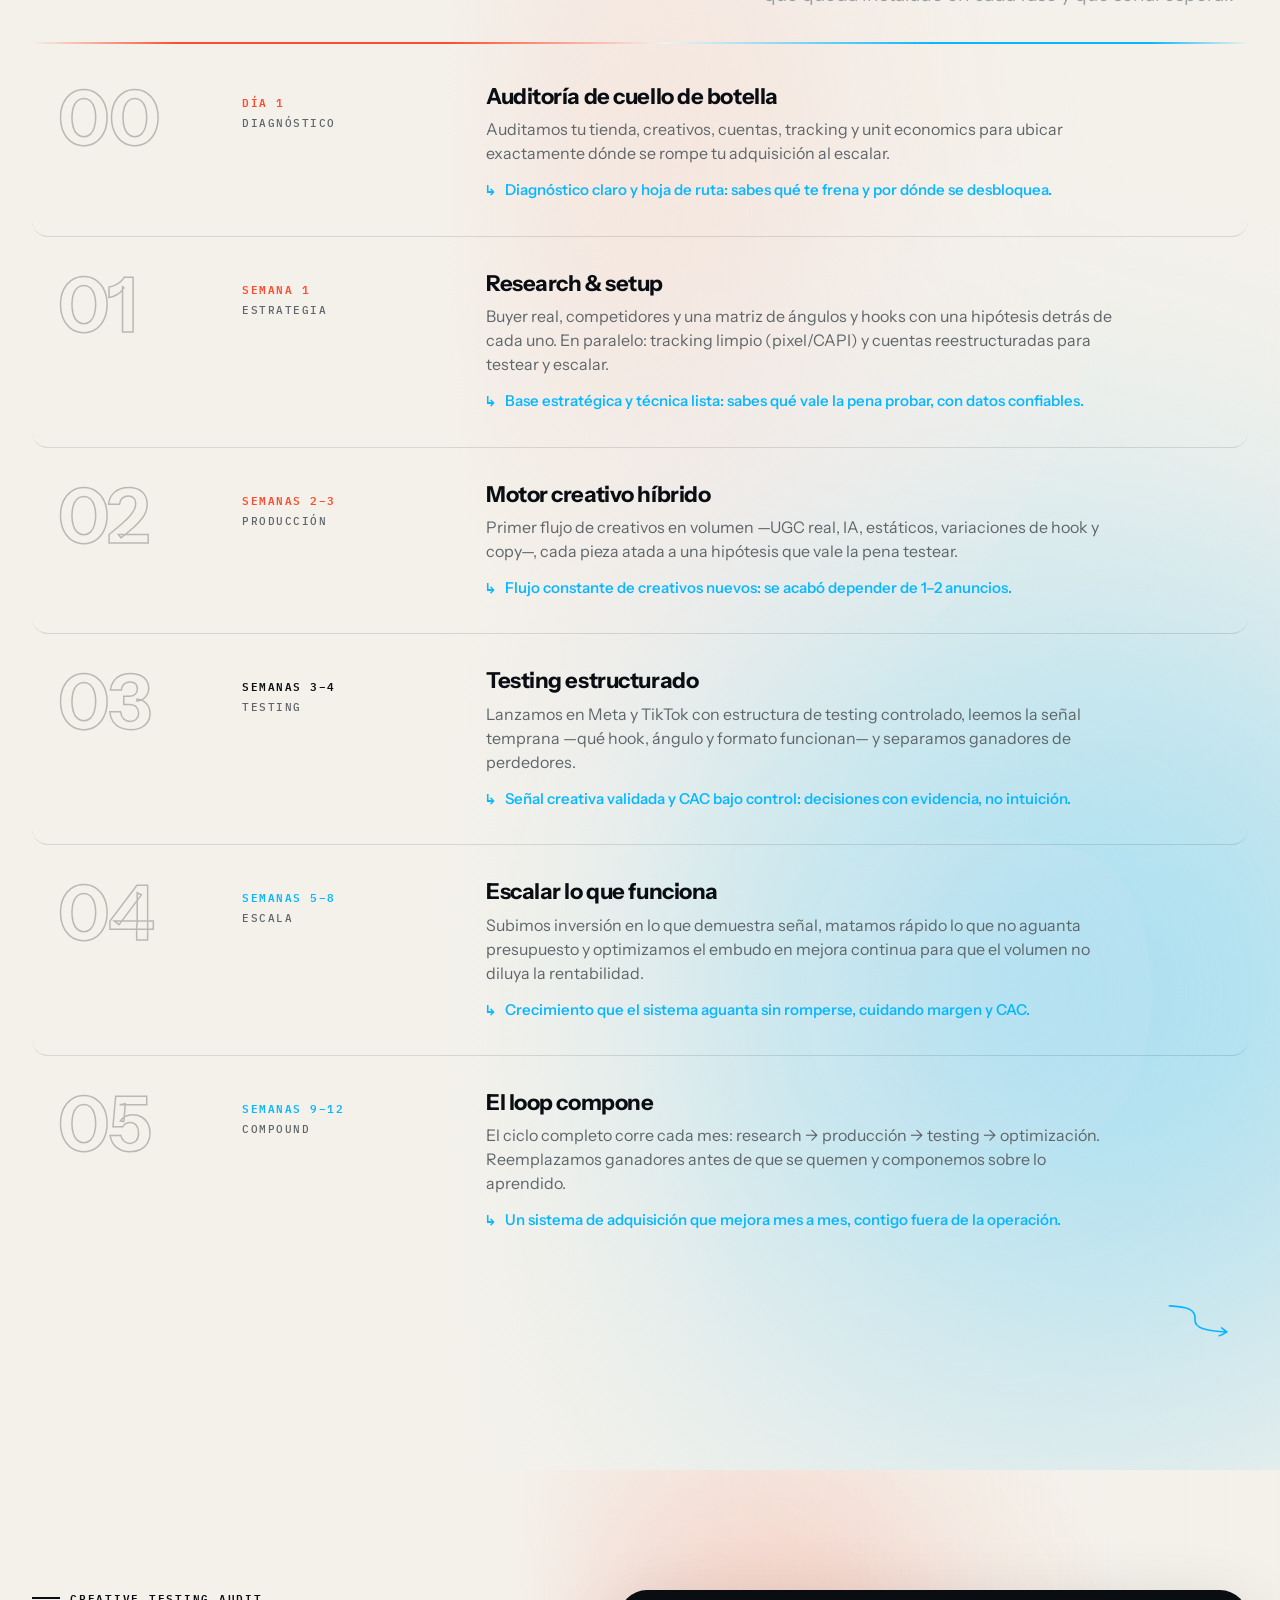
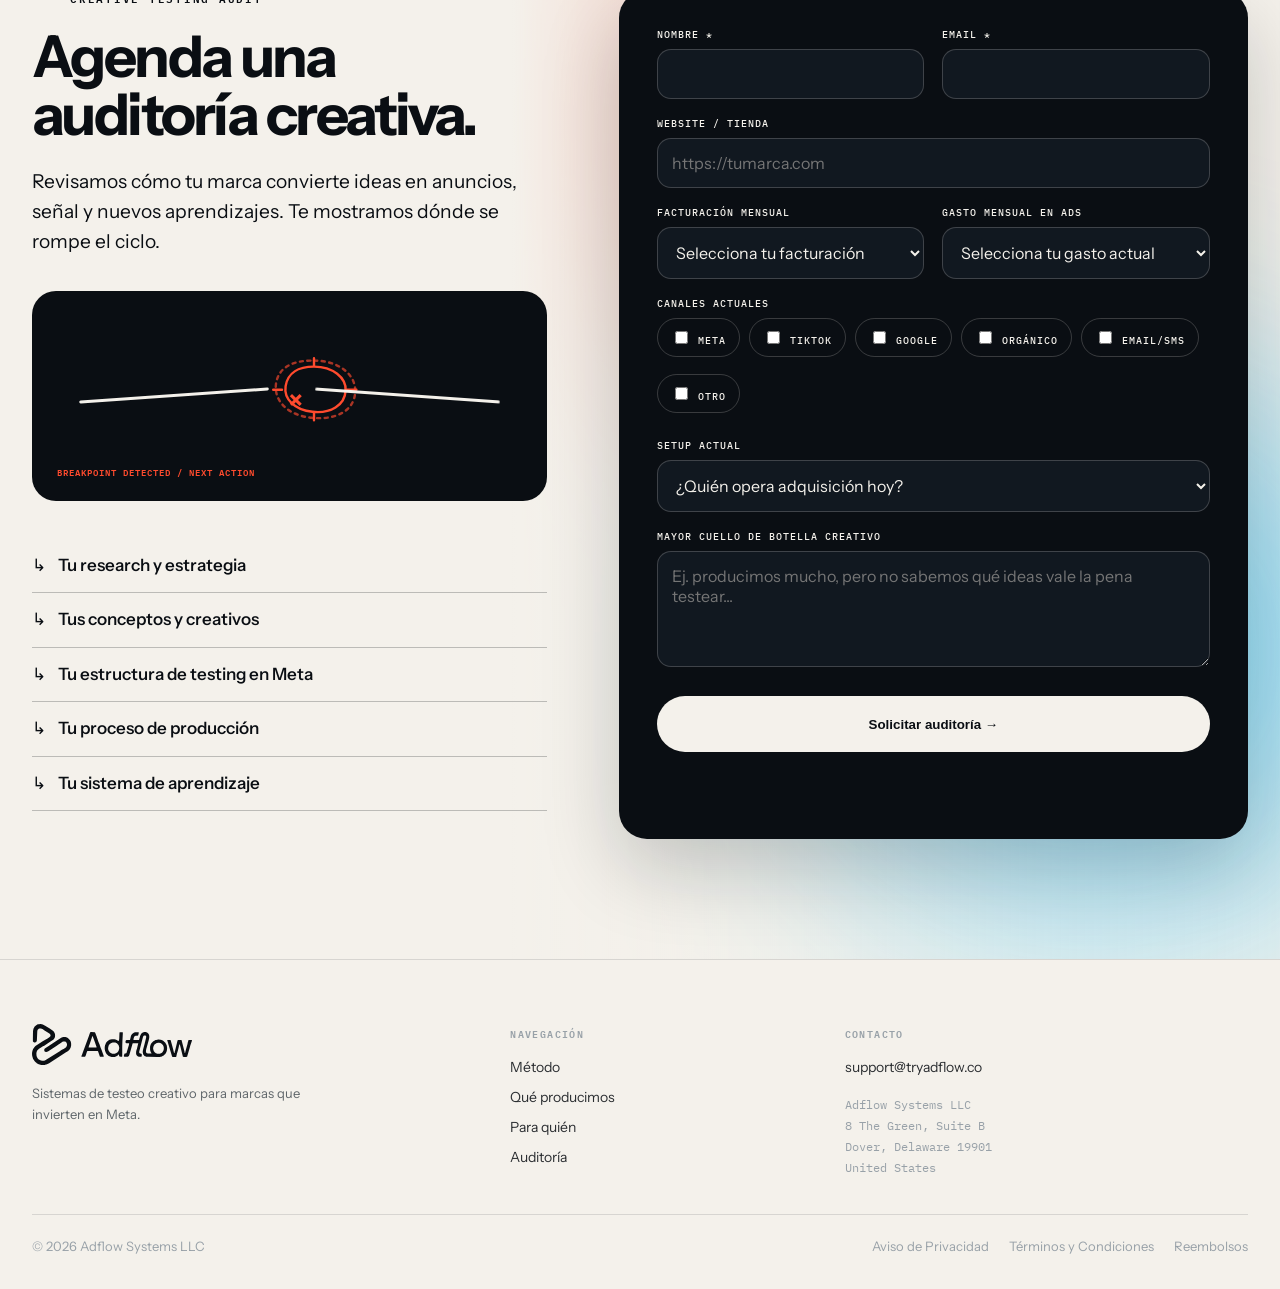
==== commit bef19157: "Paginas legales y footer con identificacion de la LLC Prepara el sitio para la validacion de Stripe." ====
--- a/index.html
+++ b/index.html
@@ -35,10 +35,10 @@
     .testing-grid{display:grid;grid-template-columns:repeat(3,1fr);gap:14px}.test-cell{position:relative;min-height:180px;padding:25px;border-radius:24px;background:rgba(10,14,19,.045);transition:.25s}.test-cell:after{content:"";position:absolute;width:44px;height:25px;border:2px solid transparent;border-radius:50%;right:22px;top:20px;transform:rotate(-12deg)}.test-cell:nth-child(3n+1):hover:after{border-color:var(--red)}.test-cell:nth-child(3n+2):hover:after{border-color:var(--blue)}.test-cell:hover{background:var(--ink);color:var(--ivory);transform:translateY(-4px)}.test-cell .id{font:500 10px var(--mono);color:var(--red)}.test-cell h3{font-size:30px;margin:44px 0 6px}.test-cell p{font-size:14px;margin:0}.deliverables{display:grid;grid-template-columns:.8fr 1.2fr;gap:90px}.delivery-list{display:grid;gap:10px}.delivery{display:flex;gap:24px;padding:19px 22px;border-radius:18px;background:rgba(244,241,235,.055)}.delivery span{font:500 11px var(--mono);color:var(--blue)}.delivery b{font-size:19px}.compare{display:grid;grid-template-columns:1fr 1fr;border-radius:var(--radius);overflow:hidden;box-shadow:0 20px 60px rgba(10,14,19,.1)}.compare>div{padding:44px}.compare .factory{background:#e6e2da}.compare .adflow{background:linear-gradient(135deg,var(--red),var(--ivory) 54%,var(--blue))}.compare ul{padding:0;list-style:none;margin:32px 0 0}.compare li{padding:13px 0;border-top:1px solid rgba(10,14,19,.2)}
     .fit{display:grid;grid-template-columns:1fr 1fr;gap:24px}.fit-card{padding:34px;border-radius:var(--radius);background:rgba(10,14,19,.05)}.fit-card.no{background:rgba(255,75,46,.09)}.fit-card h3{font-size:30px}.fit-card ul{padding:0;list-style:none}.fit-card li{padding:17px 0;border-bottom:1px solid var(--line);display:flex;gap:14px}.fit-card li:before{content:"→"}.fit-card.no li:before{content:"×";color:var(--red)}
     .audit{position:relative;background:var(--ivory);color:var(--ink);overflow:hidden}.audit:before{content:"";position:absolute;inset:0 0 0 50%;background:url('assets/signal-field-dark.svg') center/cover no-repeat;opacity:.22}.audit-grid{position:relative;display:grid;grid-template-columns:.82fr 1.18fr;gap:90px}.audit-points{margin:38px 0 0;padding:0;list-style:none}.audit-points li{padding:14px 0;border-bottom:1px solid rgba(10,14,19,.24);font-weight:550}.audit-points li:before{content:"↳";margin-right:12px}.form{background:var(--ink);color:var(--ivory);padding:38px;border-radius:32px;box-shadow:0 30px 80px rgba(10,14,19,.2)}.fields{display:grid;grid-template-columns:1fr 1fr;gap:18px}.field-group.full{grid-column:1/-1}.field-group label,.group-label{display:block;font:500 10px var(--mono);text-transform:uppercase;letter-spacing:.1em;margin-bottom:8px}.field-group input,.field-group select,.field-group textarea{width:100%;border:1px solid rgba(244,241,235,.2);border-radius:14px;background:var(--surface);padding:14px;font:16px var(--sans);color:var(--ivory)}textarea{min-height:116px;resize:vertical}.checks{display:flex;flex-wrap:wrap;gap:9px}.check{display:flex;align-items:center;gap:7px;border:1px solid rgba(244,241,235,.2);border-radius:999px;padding:9px 13px;font-size:13px}.check input{width:auto}.submit{width:100%;margin-top:22px;background:var(--ivory);color:var(--ink);border:0;border-radius:999px;min-height:56px;font-weight:650;cursor:pointer}.status{min-height:24px;margin-top:12px;font-size:13px}.todo{margin-top:28px;padding:14px 18px;border-radius:18px;background:rgba(10,14,19,.06);font:500 10px var(--mono)}
-    footer{padding:48px 0;background:var(--ink);color:var(--ivory)}footer .wrap{display:flex;align-items:flex-end;justify-content:space-between;gap:30px}footer img{width:160px}footer p{margin:18px 0 0;color:var(--mist);font-size:13px}.footer-links{display:flex;gap:24px;font-size:13px}
+    footer{padding:64px 0 32px;background:var(--ink);color:var(--ivory);border-top:1px solid rgba(244,241,235,.12)}footer .wrap{display:block}.foot-top{display:grid;grid-template-columns:1.5fr 1fr 1.4fr;gap:46px;align-items:start;padding-bottom:36px}footer img{width:160px}footer p{margin:18px 0 0;color:var(--mist);font-size:13px;line-height:1.6;max-width:34ch}.foot-col h4{margin:0 0 15px;font:600 10px var(--mono);letter-spacing:.14em;text-transform:uppercase;color:var(--mist)}.foot-col a{display:block;margin-bottom:9px;color:var(--ivory);text-decoration:none;font-size:14px;opacity:.86}.foot-col a:hover{opacity:1}.foot-entity{margin:16px 0 0;font:400 12px/1.75 var(--mono);color:var(--mist);font-style:normal}.foot-bottom{display:flex;flex-wrap:wrap;gap:10px 20px;align-items:center;padding-top:22px;border-top:1px solid rgba(244,241,235,.12);font-size:13px;color:var(--mist)}.foot-bottom .push{margin-left:auto}.foot-bottom a{color:var(--mist);text-decoration:none}.foot-bottom a:hover{color:var(--ivory)}.footer-links{display:flex;gap:24px;font-size:13px}
     [data-reveal]{opacity:1;transform:none;transition:.6s ease}
     @media(max-width:1024px){.wrap{width:min(var(--max),calc(100% - 44px))}.navlinks>a:not(.nav-cta){display:none}.hero-grid,.problem-grid,.method-head,.deliverables,.audit-grid{grid-template-columns:1fr}.hero:before{background:linear-gradient(180deg,var(--ink) 0 48%,transparent 78%),url('assets/signal-field-dark.svg') center bottom/130% 70% no-repeat}.hero-visual{min-height:420px}.stream-head{align-items:start;flex-direction:column;gap:14px}.loop{overflow-x:auto;padding-bottom:22px}.step{min-width:210px}.section{padding:95px 0}.audit:before{inset:48% 0 0}}
-    @media(max-width:640px){body{font-size:16px}.wrap{width:calc(100% - 32px)}nav{height:66px}.brand img{width:160px}.nav-cta{display:none!important}.menu{display:block}.hero{padding-top:54px}.hero h1{font-size:64px}.hero-grid{gap:5px}.hero-visual{min-height:320px}.signal-copy{left:0;bottom:12px}.signal-copy b{font-size:11px}.signal-core{top:38%}.signal-axis{top:calc(38% + 11px)}.creative-stream{padding:70px 0 80px}.creative-tile{flex-basis:210px;border-radius:22px}.section{padding:76px 0}.problem-grid{gap:40px}.statement{margin-top:42px;padding:28px}.method-head{gap:10px}.motion-strip{grid-template-columns:repeat(4,150px);overflow-x:auto;justify-content:start}.motion-state img{width:72px}.testing-grid{grid-template-columns:1fr}.test-cell{min-height:150px;padding:22px}.test-cell h3{font-size:23px;margin-top:30px}.deliverables,.fit,.audit-grid{grid-template-columns:1fr;gap:50px}.compare{grid-template-columns:1fr}.compare>div{padding:28px}.fields{grid-template-columns:1fr}.field-group.full{grid-column:auto}.form{padding:24px 18px;border-radius:24px}footer .wrap{align-items:flex-start;flex-direction:column}.footer-links{flex-wrap:wrap}}
+    @media(max-width:640px){body{font-size:16px}.wrap{width:calc(100% - 32px)}nav{height:66px}.brand img{width:160px}.nav-cta{display:none!important}.menu{display:block}.hero{padding-top:54px}.hero h1{font-size:64px}.hero-grid{gap:5px}.hero-visual{min-height:320px}.signal-copy{left:0;bottom:12px}.signal-copy b{font-size:11px}.signal-core{top:38%}.signal-axis{top:calc(38% + 11px)}.creative-stream{padding:70px 0 80px}.creative-tile{flex-basis:210px;border-radius:22px}.section{padding:76px 0}.problem-grid{gap:40px}.statement{margin-top:42px;padding:28px}.method-head{gap:10px}.motion-strip{grid-template-columns:repeat(4,150px);overflow-x:auto;justify-content:start}.motion-state img{width:72px}.testing-grid{grid-template-columns:1fr}.test-cell{min-height:150px;padding:22px}.test-cell h3{font-size:23px;margin-top:30px}.deliverables,.fit,.audit-grid{grid-template-columns:1fr;gap:50px}.compare{grid-template-columns:1fr}.compare>div{padding:28px}.fields{grid-template-columns:1fr}.field-group.full{grid-column:auto}.form{padding:24px 18px;border-radius:24px}.foot-top{grid-template-columns:1fr;gap:34px}.foot-bottom{flex-direction:column;align-items:flex-start}.foot-bottom .push{margin-left:0}.footer-links{flex-wrap:wrap}}
     /* Graphic System v1.1 refinement */
     :root{--soft-line:rgba(244,241,235,.16);--paper-line:rgba(10,14,19,.15)}
     .annotation{position:absolute;display:block;background:center/contain no-repeat;pointer-events:none;transform-origin:left center;animation:markSettle .7s cubic-bezier(.2,.75,.25,1) both}.annotation[data-annotation="underline-red"]{background-image:url('assets/annotation-underline-red.svg')}.annotation[data-annotation="double-underline-blue"]{background-image:url('assets/annotation-double-underline-blue.svg')}.annotation[data-annotation="circle-red"]{background-image:url('assets/annotation-circle-red.svg')}.annotation[data-annotation="target-blue"]{background-image:url('assets/annotation-target-blue.svg')}.annotation[data-annotation="target-red"]{background-image:url('assets/annotation-target-red.svg')}.annotation[data-annotation="return-blue"]{background-image:url('assets/annotation-arrow-return-blue.svg')}.annotation[data-annotation="arrow-red"]{background-image:url('assets/annotation-arrow-straight-red.svg')}.annotation[data-annotation="curve-blue"]{background-image:url('assets/annotation-arrow-curve-blue.svg')}.annotation[data-annotation="bracket-ink"]{background-image:url('assets/annotation-bracket-ink.svg')}.annotation[data-annotation="check-blue"]{background-image:url('assets/annotation-check-blue.svg')}.annotation[data-annotation="strike-red"]{background-image:url('assets/annotation-strike-red.svg')}@keyframes markSettle{from{transform:scaleX(.86);opacity:.55}to{transform:scaleX(1);opacity:1}}
@@ -261,7 +261,7 @@
     [data-theme="light"] .hero3,
     [data-theme="light"] .section.dark,
     [data-theme="light"] .system-ticker,
-    [data-theme="light"] footer{background:var(--ivory);color:var(--ink)}
+    [data-theme="light"] footer{background:var(--ivory);color:var(--ink)}[data-theme="light"] .foot-col a{color:var(--ink)}[data-theme="light"] footer,[data-theme="light"] .foot-bottom{border-color:rgba(10,14,19,.12)}[data-theme="light"] .foot-bottom a:hover{color:var(--ink)}
     [data-theme="light"] .dark .muted,[data-theme="light"] .hero3 .lead{color:#5f666a}
     [data-theme="light"] .hero3-bg{background-image:url('assets/signal-field-light-4x5.svg')}
     [data-theme="light"] .hero3-shade{background:linear-gradient(90deg,rgba(244,241,235,.96) 0 30%,rgba(244,241,235,.72) 46%,rgba(244,241,235,.2) 62%,rgba(244,241,235,.26) 100%)}
@@ -392,7 +392,7 @@
     .bs-actions li:before{content:"";position:absolute;left:0;top:5px;width:5px;height:5px;border-radius:50%;background:var(--blue);box-shadow:0 0 8px rgba(9,183,255,.65)}
     /* .bs-panel .bs-footer: gana al footer global (padding 48px + bg) y a su override light */
     .bs-panel .bs-footer{display:flex;justify-content:space-between;flex-wrap:wrap;gap:8px 20px;margin-top:12px;padding:0;border:0;background:transparent;color:#52636d;font-size:7px;font-weight:700;line-height:1.4;letter-spacing:.1em}
-    .bs-sample{color:#86d7f8;white-space:nowrap;margin-left:auto}
+    .bs-sample{color:#86d7f8;margin-left:auto;padding:5px 9px;border:1px solid rgba(134,215,248,.45);border-radius:999px;background:rgba(134,215,248,.09);line-height:1.2;text-align:right}
     .bs-fade{animation:bsFade .32s ease both}
     @keyframes bsFade{from{opacity:0;transform:translateY(4px)}to{opacity:1;transform:none}}
     @media(max-width:1024px){
@@ -432,7 +432,7 @@
     [data-theme="light"] .bs-decision-title{color:#0a86c2}
     [data-theme="light"] .bs-actions li{color:#41505a}
     [data-theme="light"] .bs-panel .bs-footer{color:#6b7982;background:transparent}
-    [data-theme="light"] .bs-sample{color:#0a86c2}
+    [data-theme="light"] .bs-sample{color:#0a86c2;border-color:rgba(10,134,194,.4);background:rgba(10,134,194,.07)}
 
     /* La sección de auditoría es clara en ambos temas: se restaura el
        campo de señal del diseño original, ahora con el asset light. */
@@ -544,7 +544,7 @@
             </div>
             <footer class="bs-footer">
               <span id="bs-thesis">Diagnosticar primero / secuenciar después / invertir al final</span>
-              <span id="bs-sample" class="bs-sample">Datos de ejemplo</span>
+              <span id="bs-sample" class="bs-sample">Datos de ejemplo · No son resultados reales</span>
             </footer>
           </section>
         </div>
@@ -629,9 +629,9 @@
     </section>
     <section class="section audit" id="audit"><div class="wrap audit-grid"><div><p class="eyebrow">Creative testing audit</p><h2 data-i18n="audit_title">Agenda una auditoría creativa.</h2><p class="lead" data-i18n="audit_copy">Revisamos cómo tu marca convierte ideas en anuncios, señal y nuevos aprendizajes. Te mostramos dónde se rompe el ciclo.</p><ul class="audit-points"><li>Tu research y estrategia</li><li>Tus conceptos y creativos</li><li>Tu estructura de testing en Meta</li><li>Tu proceso de producción</li><li>Tu sistema de aprendizaje</li></ul></div><form class="form" id="audit-form"><div class="fields"><div class="field-group"><label for="name">Nombre *</label><input id="name" name="name" autocomplete="name" required></div><div class="field-group"><label for="email">Email *</label><input id="email" name="email" type="email" autocomplete="email" required></div><div class="field-group full"><label for="website">Website / Tienda</label><input id="website" name="website" type="url" placeholder="https://tumarca.com"></div><div class="field-group"><label for="monthly_revenue">Facturación mensual</label><select id="monthly_revenue" name="monthly_revenue"><option value="" selected disabled>Selecciona tu facturación</option><option value="under-10k">Menos de $10,000/mes</option><option value="10k-30k">$10,000 - $30,000/mes</option><option value="30k-75k">$30,000 - $75,000/mes</option><option value="75k-150k">$75,000 - $150,000/mes</option><option value="150k-plus">$150,000+/mes</option></select></div><div class="field-group"><label for="monthly_spend">Gasto mensual en ads</label><select id="monthly_spend" name="monthly_spend"><option value="" selected disabled>Selecciona tu gasto actual</option><option value="under-5k">Menos de $5,000/mes</option><option value="5k-15k">$5,000 - $15,000/mes</option><option value="15k-30k">$15,000 - $30,000/mes</option><option value="30k-50k">$30,000 - $50,000/mes</option><option value="50k-plus">$50,000+/mes</option></select></div><div class="field-group full"><span class="group-label">Canales actuales</span><div class="checks"><label class="check"><input type="checkbox" name="current_channels" value="meta"> Meta</label><label class="check"><input type="checkbox" name="current_channels" value="tiktok"> TikTok</label><label class="check"><input type="checkbox" name="current_channels" value="google"> Google</label><label class="check"><input type="checkbox" name="current_channels" value="organic"> Orgánico</label><label class="check"><input type="checkbox" name="current_channels" value="email-sms"> Email/SMS</label><label class="check"><input type="checkbox" name="current_channels" value="other"> Otro</label></div></div><div class="field-group full"><label for="creative_setup">Setup actual</label><select id="creative_setup" name="creative_setup"><option value="" selected disabled>¿Quién opera adquisición hoy?</option><option value="in-house">Equipo interno</option><option value="agency">Agencia</option><option value="freelancers">Freelancers / Contractors</option><option value="founder">Lo hago yo mismo</option><option value="hybrid">Combinación de lo anterior</option></select></div><div class="field-group full"><label for="bottleneck">Mayor cuello de botella creativo</label><textarea id="bottleneck" name="bottleneck" placeholder="Ej. producimos mucho, pero no sabemos qué ideas vale la pena testear..."></textarea></div></div><button class="submit" type="submit" data-i18n="submit">Solicitar auditoría →</button><p class="status" role="status" aria-live="polite"></p></form></div></section>
   </main>
-  <footer><div class="wrap"><div><img src="assets/adflow-lockup-ivory.svg" alt="Adflow"><p>Creative testing systems for Meta advertisers.<br>© 2026 Adflow.</p></div><div class="footer-links"><a href="#method">Método</a><a href="#outputs">Qué producimos</a><a href="#audit">Auditoría</a></div></div></footer>
+  <footer><div class="wrap"><div class="foot-top"><div><img src="assets/adflow-lockup-ivory.svg" alt="Adflow"><p data-i18n="foot_tagline">Sistemas de testeo creativo para marcas que invierten en Meta.</p></div><div class="foot-col"><h4 data-i18n="foot_nav">Navegación</h4><a href="#method" data-i18n="nav_method">Método</a><a href="#outputs" data-i18n="nav_output">Qué producimos</a><a href="#fit" data-i18n="nav_fit">Para quién</a><a href="#audit" data-i18n="nav_audit">Auditoría</a></div><div class="foot-col"><h4 data-i18n="foot_contact">Contacto</h4><a href="mailto:support@tryadflow.co">support@tryadflow.co</a><address class="foot-entity">Adflow Systems LLC<br>8 The Green, Suite B<br>Dover, Delaware 19901<br>United States</address></div></div><div class="foot-bottom"><span>&copy; 2026 Adflow Systems LLC</span><span class="push"></span><a href="privacy.html" data-i18n="foot_privacy">Aviso de Privacidad</a><a href="terms.html" data-i18n="foot_terms">Términos y Condiciones</a><a href="refunds.html" data-i18n="foot_refunds">Reembolsos</a></div></div></footer>
   <script>
-    const translations={es:{},en:{nav_method:'Method',nav_output:'What we make',nav_fit:'Who it’s for',nav_audit:'Audit',cta:'Request an audit',see_method:'See how it works',hero_title:'Creative intelligence<br><span class="signal-grad">in motion.</span>',hero_copy:'We turn creative strategy, production and media buying into an acquisition system that finds what sells, what scales and what keeps growth profitable.',output_eyebrow:'Creative output / testing surface',output_title:'Ideas in motion.<br>Signal that returns.',output_copy:'UGC, hooks, statics, demos and founder-led: distinct expressions of hypotheses worth testing.',problem_eyebrow:'The real problem',problem_title:'Brands don’t run out of ads.',problem_statement:'They run out of <em>new ideas</em> worth testing.',p1t:'Creative fatigue',p1c:'Concepts lose force and the team arrives late to the next angle.',p2t:'Surface-level variations',p2c:'Changing a color or first frame does not create a new reason to buy.',p3t:'Production without hypotheses',p3c:'More assets, without a clear question the market can answer.',p4t:'Learning gets lost',p4c:'Every month starts over when signal does not feed the next brief.',method_title:'Creative intelligence in motion.',method_copy:'A living cycle connecting what we think, what we make and what the market proves.',m1:'Market, competitors, tensions, desires and objections.',m2:'Hypotheses, concepts, angles and hooks with clear intent.',m3:'Each idea becomes distinct, native executions.',m4:'Structure that exposes ideas to real, comparable signal.',m5:'Evidence changes briefs, ads and the next cycle.',testing_eyebrow:'What we test',testing_title:'Ideas and messages.<br>Not just edits.',receive_eyebrow:'What clients receive',receive_title:'An operated creative learning system.',receive_copy:'Not a content catalog: a connected sequence of decisions, production, signal and new cycles.',compare_title:'Output matters.<br>Learning compounds.',fit_eyebrow:'Who it’s for',fit_title:'For ecommerce brands ready to learn faster.',fit_yes:'It’s for you if',fit_no:'It’s not for you if',audit_title:'Book a creative audit.',audit_copy:'We review how your brand turns ideas into ads, signal and new learning. We show you where the cycle breaks.',submit:'Request audit →'}};
+    const translations={es:{},en:{foot_tagline:'Creative testing systems for brands advertising on Meta.',foot_nav:'Navigation',foot_contact:'Contact',foot_privacy:'Privacy Policy',foot_terms:'Terms and Conditions',foot_refunds:'Refunds',nav_method:'Method',nav_output:'What we make',nav_fit:'Who it’s for',nav_audit:'Audit',cta:'Request an audit',see_method:'See how it works',hero_title:'Creative intelligence<br><span class="signal-grad">in motion.</span>',hero_copy:'We turn creative strategy, production and media buying into an acquisition system that finds what sells, what scales and what keeps growth profitable.',output_eyebrow:'Creative output / testing surface',output_title:'Ideas in motion.<br>Signal that returns.',output_copy:'UGC, hooks, statics, demos and founder-led: distinct expressions of hypotheses worth testing.',problem_eyebrow:'The real problem',problem_title:'Brands don’t run out of ads.',problem_statement:'They run out of <em>new ideas</em> worth testing.',p1t:'Creative fatigue',p1c:'Concepts lose force and the team arrives late to the next angle.',p2t:'Surface-level variations',p2c:'Changing a color or first frame does not create a new reason to buy.',p3t:'Production without hypotheses',p3c:'More assets, without a clear question the market can answer.',p4t:'Learning gets lost',p4c:'Every month starts over when signal does not feed the next brief.',method_title:'Creative intelligence in motion.',method_copy:'A living cycle connecting what we think, what we make and what the market proves.',m1:'Market, competitors, tensions, desires and objections.',m2:'Hypotheses, concepts, angles and hooks with clear intent.',m3:'Each idea becomes distinct, native executions.',m4:'Structure that exposes ideas to real, comparable signal.',m5:'Evidence changes briefs, ads and the next cycle.',testing_eyebrow:'What we test',testing_title:'Ideas and messages.<br>Not just edits.',receive_eyebrow:'What clients receive',receive_title:'An operated creative learning system.',receive_copy:'Not a content catalog: a connected sequence of decisions, production, signal and new cycles.',compare_title:'Output matters.<br>Learning compounds.',fit_eyebrow:'Who it’s for',fit_title:'For ecommerce brands ready to learn faster.',fit_yes:'It’s for you if',fit_no:'It’s not for you if',audit_title:'Book a creative audit.',audit_copy:'We review how your brand turns ideas into ads, signal and new learning. We show you where the cycle breaks.',submit:'Request audit →'}};
             translations.es.m4='Estructura de testing y campañas para exponer ideas a señal real y comparable.';
     translations.es.m5='La evidencia cambia los briefs, las campañas y el siguiente ciclo.';
     translations.en.m4='A Meta testing and campaign structure that exposes ideas to real, comparable signal.';
@@ -834,11 +834,11 @@
         en: { surface: 'Internal decision surface', product: 'Business Signals', period: 'Last 30 days',
               tabs: { contribution: 'Profit contribution', ltgp: 'LTGP : CAC', mer: 'Acq MER', newRevenue: 'NC revenue' },
               constraint: 'Primary constraint', decision: 'Next decision',
-              footer: 'Diagnose first / sequence second / spend third', sample: 'Sample data' },
+              footer: 'Diagnose first / sequence second / spend third', sample: 'Sample data \u00b7 Not actual results' },
         es: { surface: 'Panel interno de decisión', product: 'Señales de negocio', period: 'Últimos 30 días',
               tabs: { contribution: 'Contribución', ltgp: 'LTGP : CAC', mer: 'MER adquisición', newRevenue: 'Ingresos nuevos' },
               constraint: 'Cuello de botella principal', decision: 'Siguiente decisión',
-              footer: 'Diagnosticar primero / secuenciar después / invertir al final', sample: 'Datos de ejemplo' }
+              footer: 'Diagnosticar primero / secuenciar después / invertir al final', sample: 'Datos de ejemplo \u00b7 No son resultados reales' }
       };
 
       var VIEWS = {
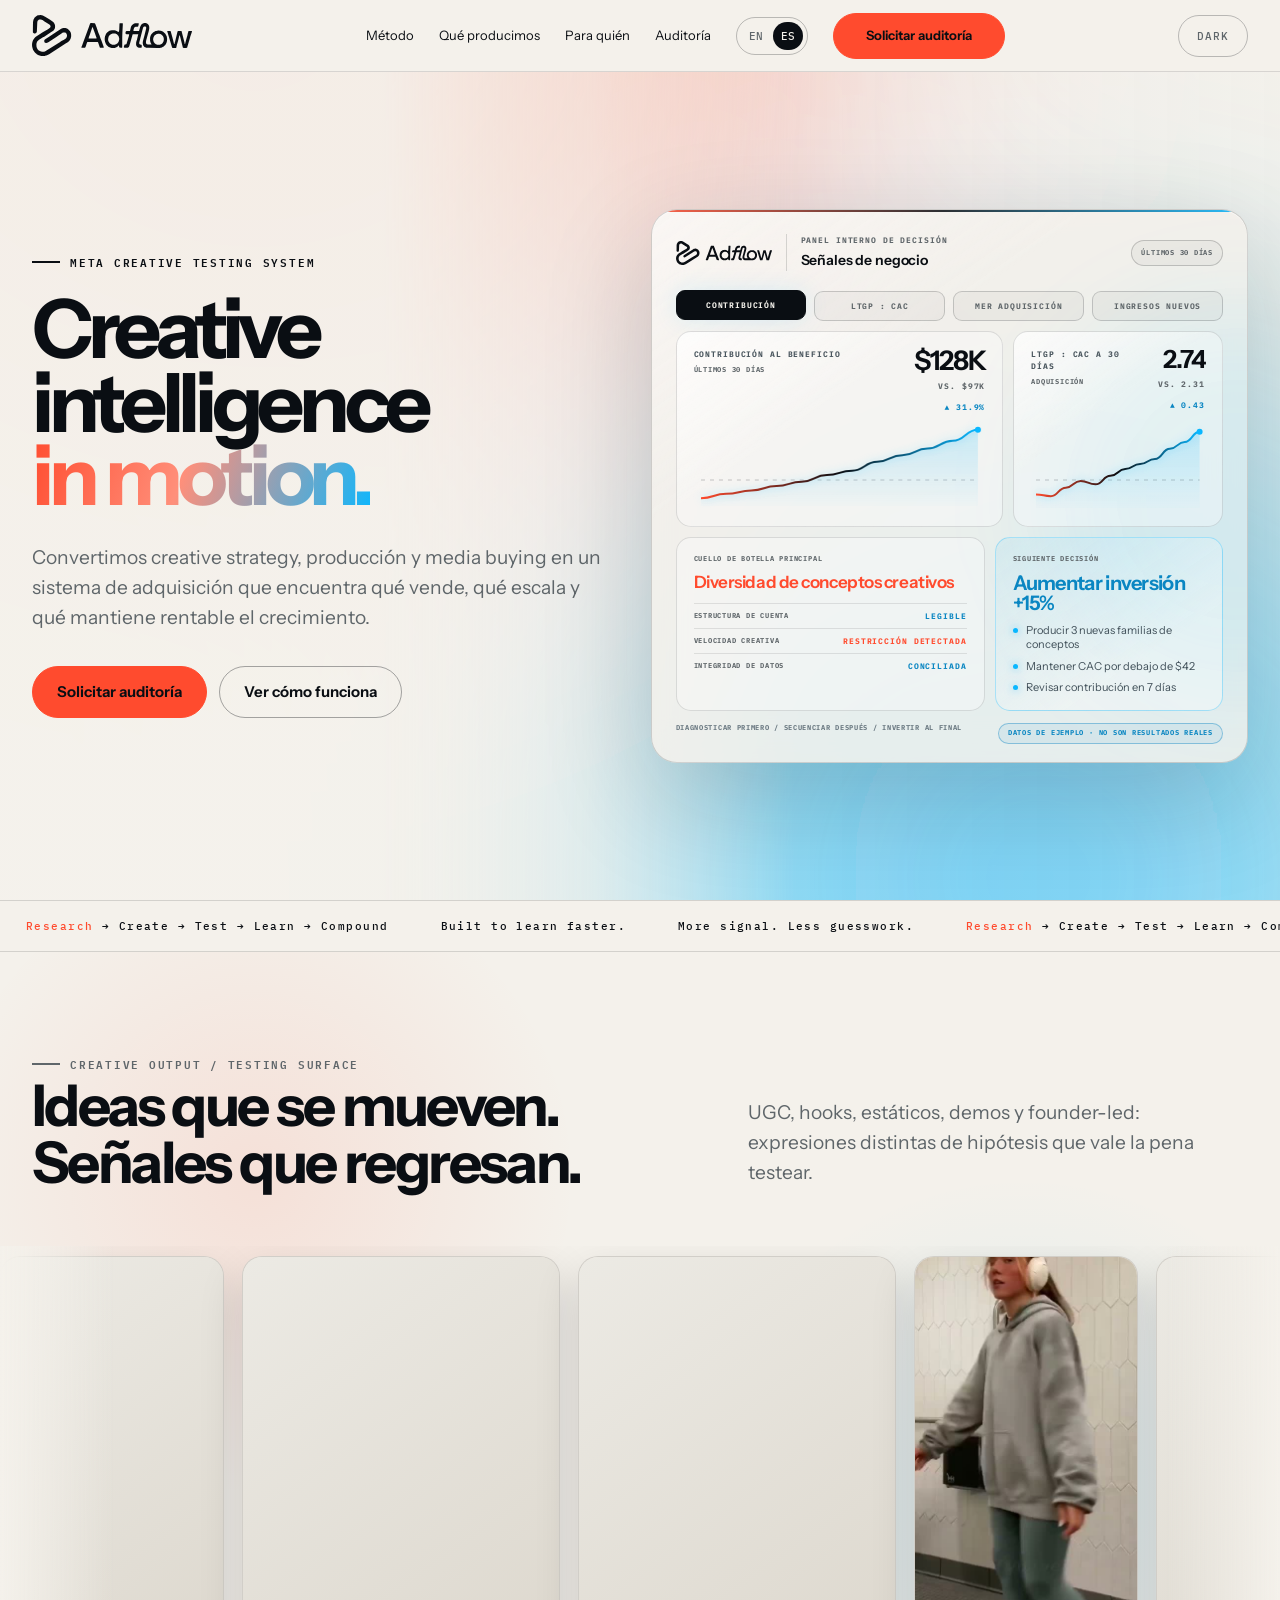
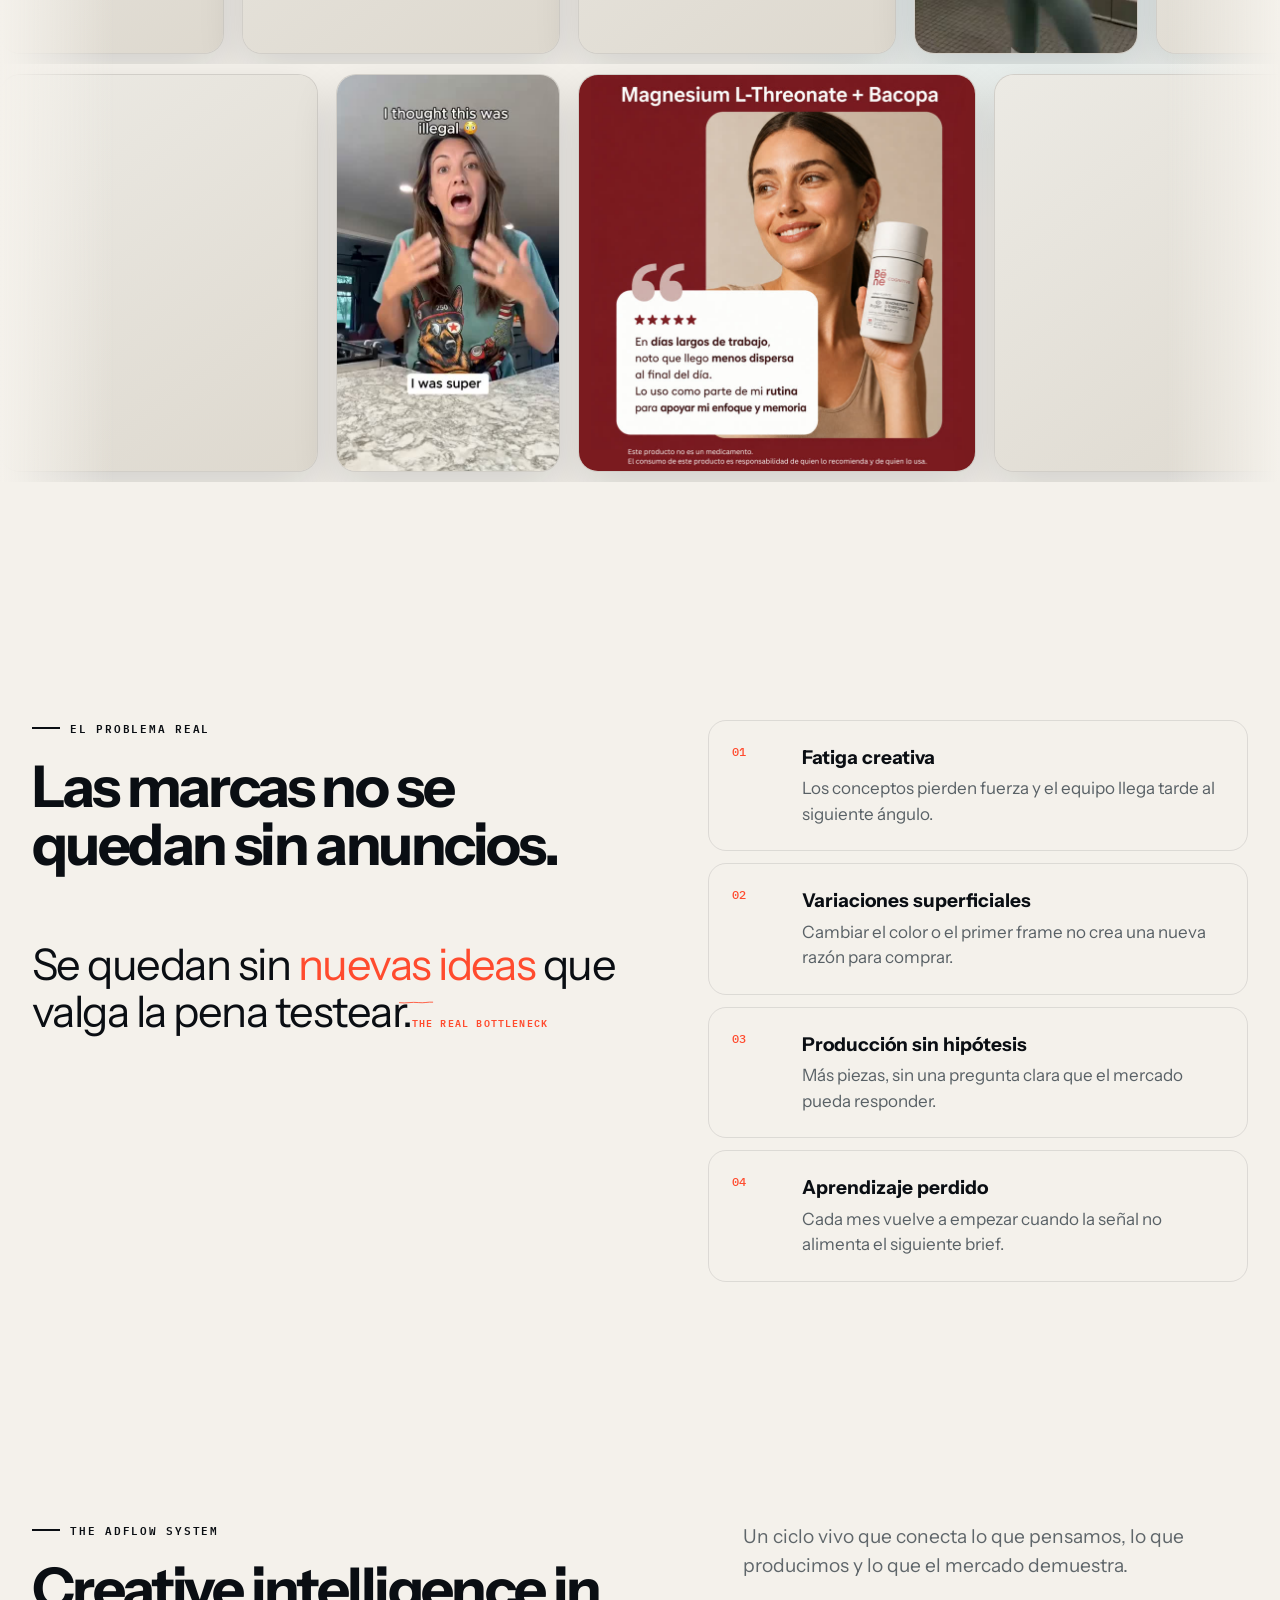
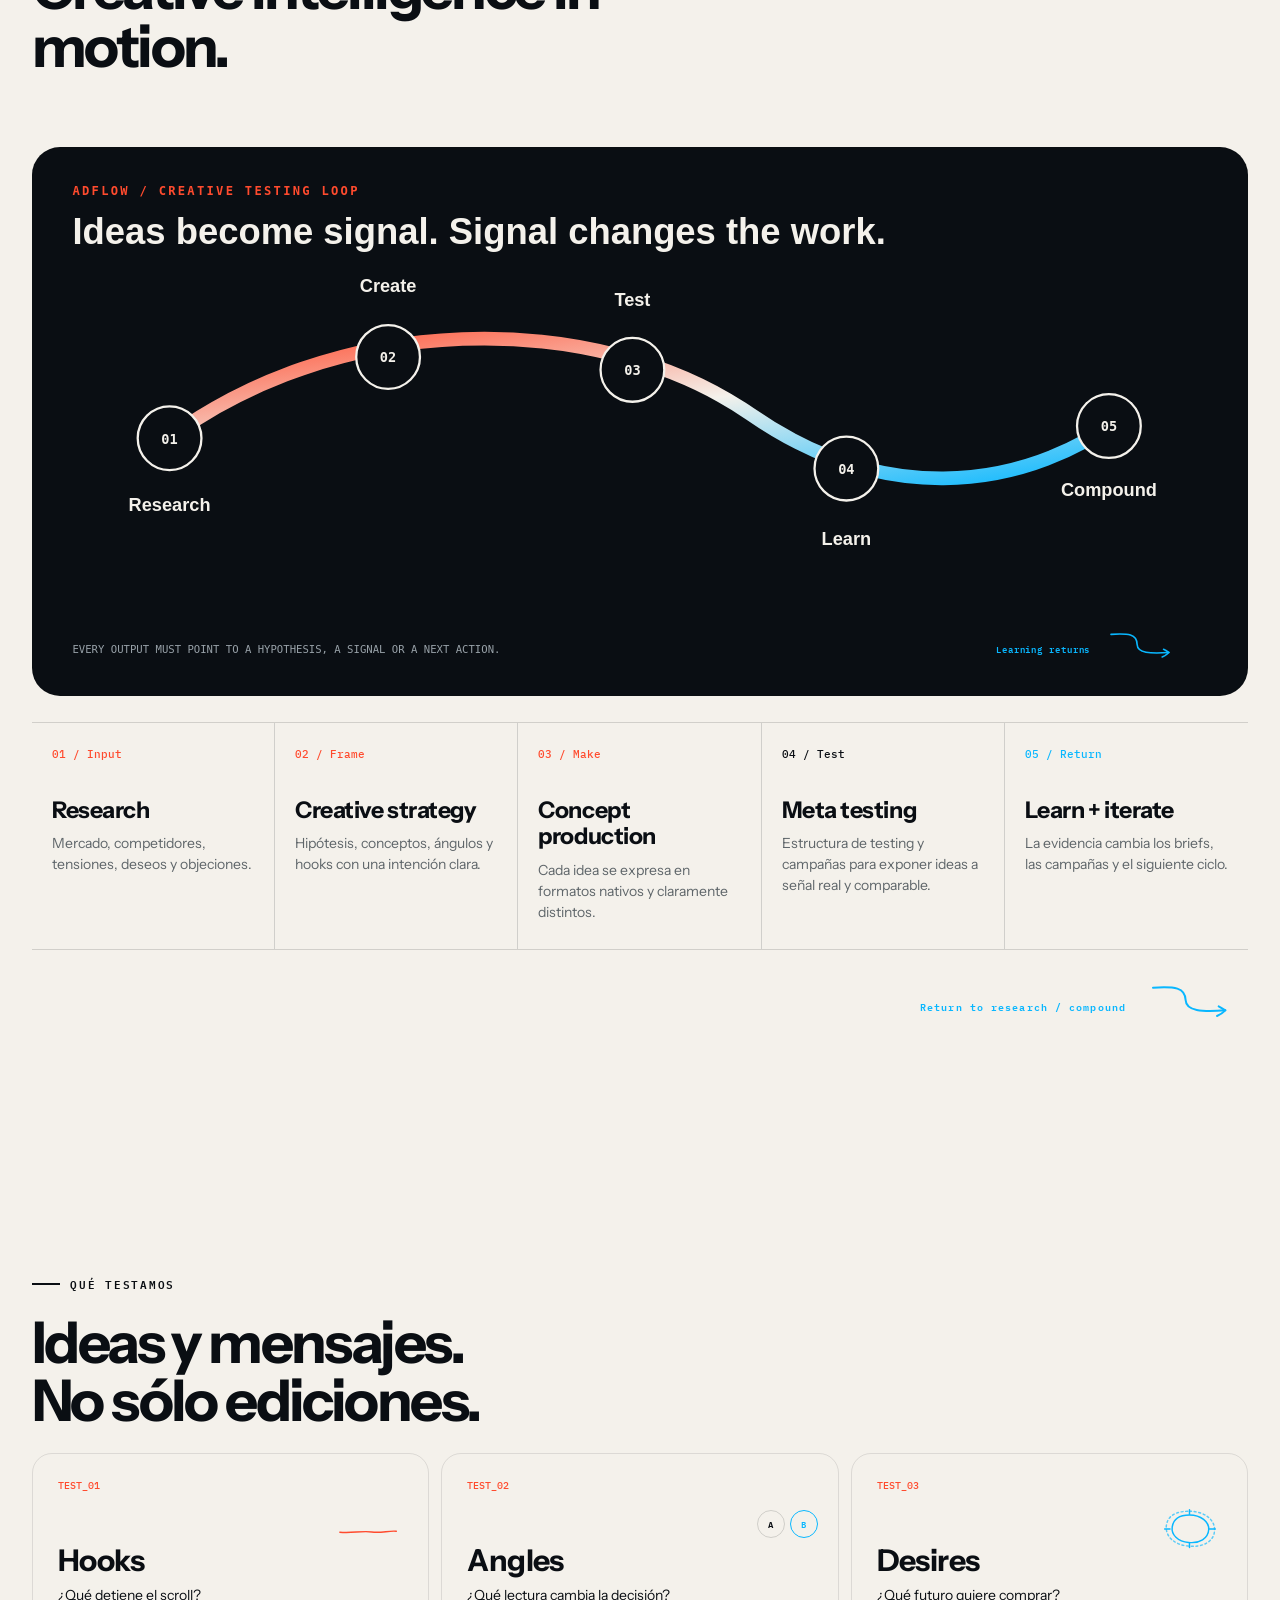
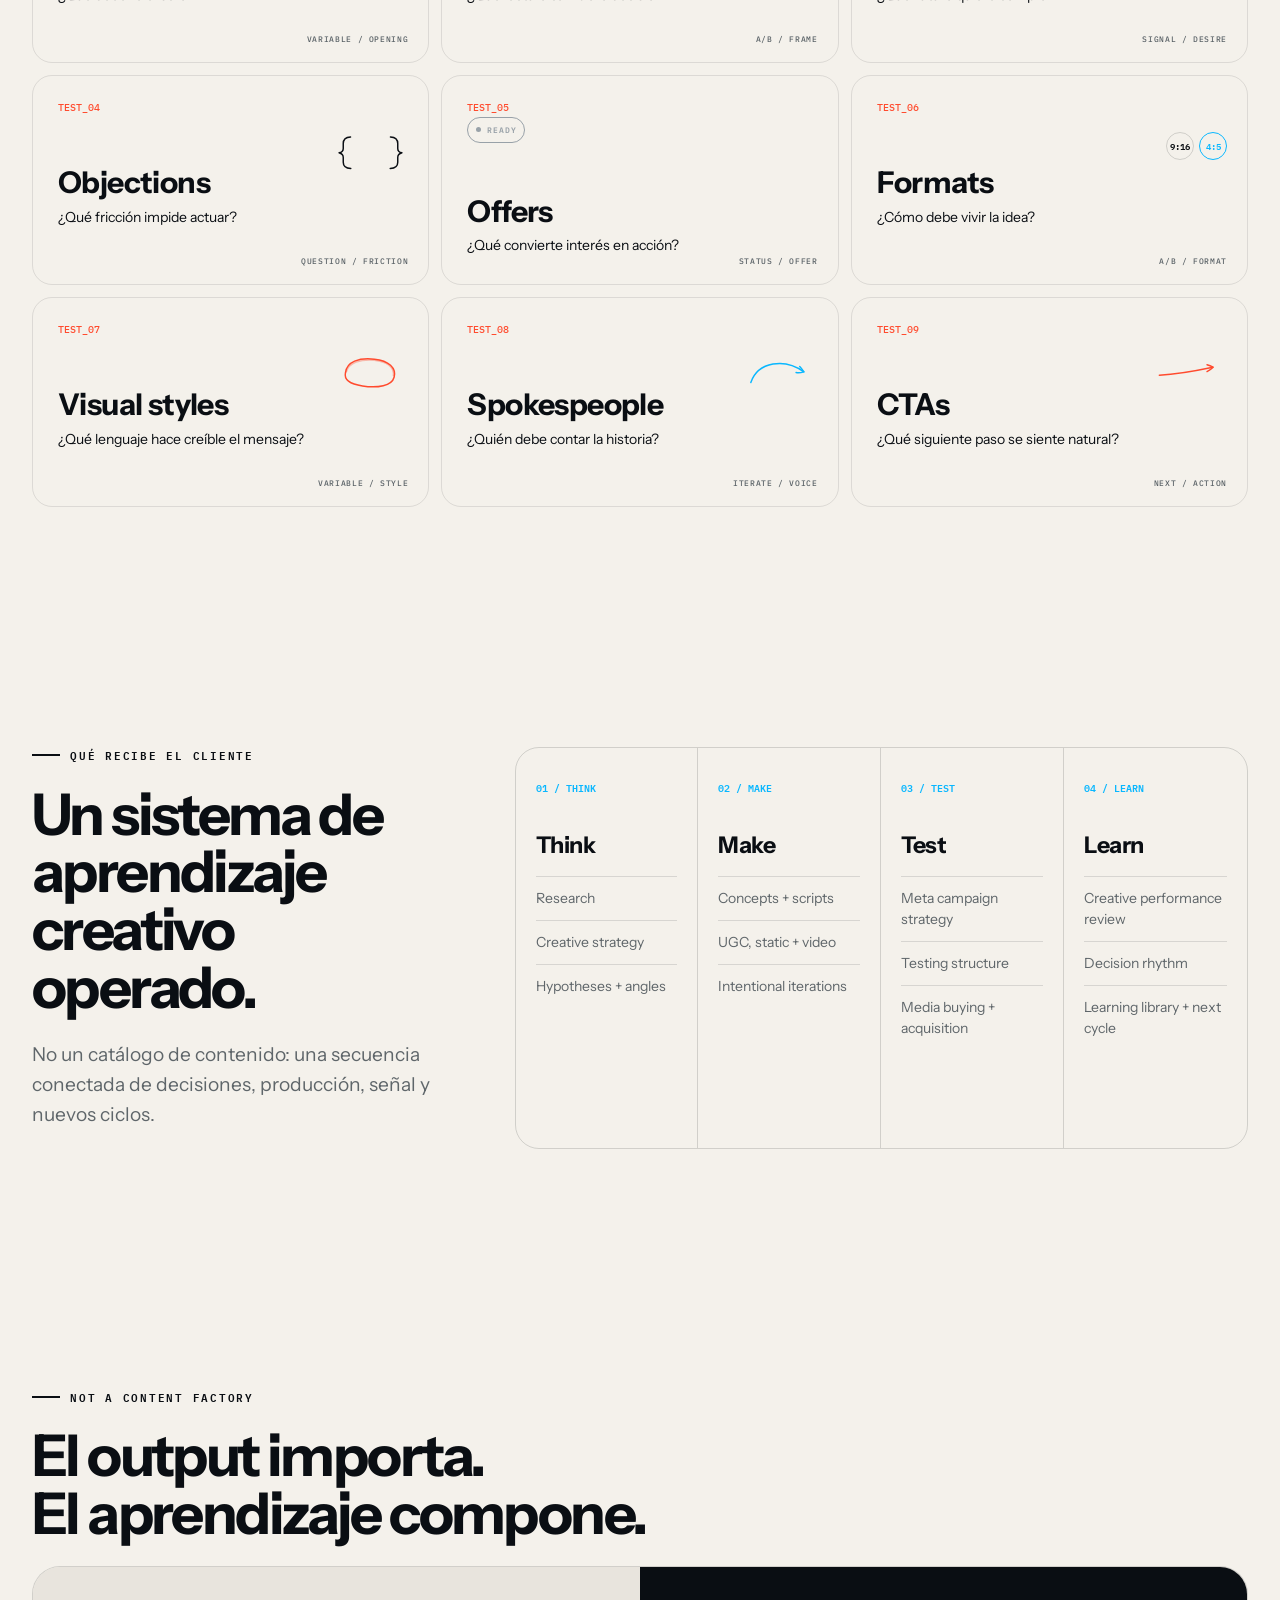
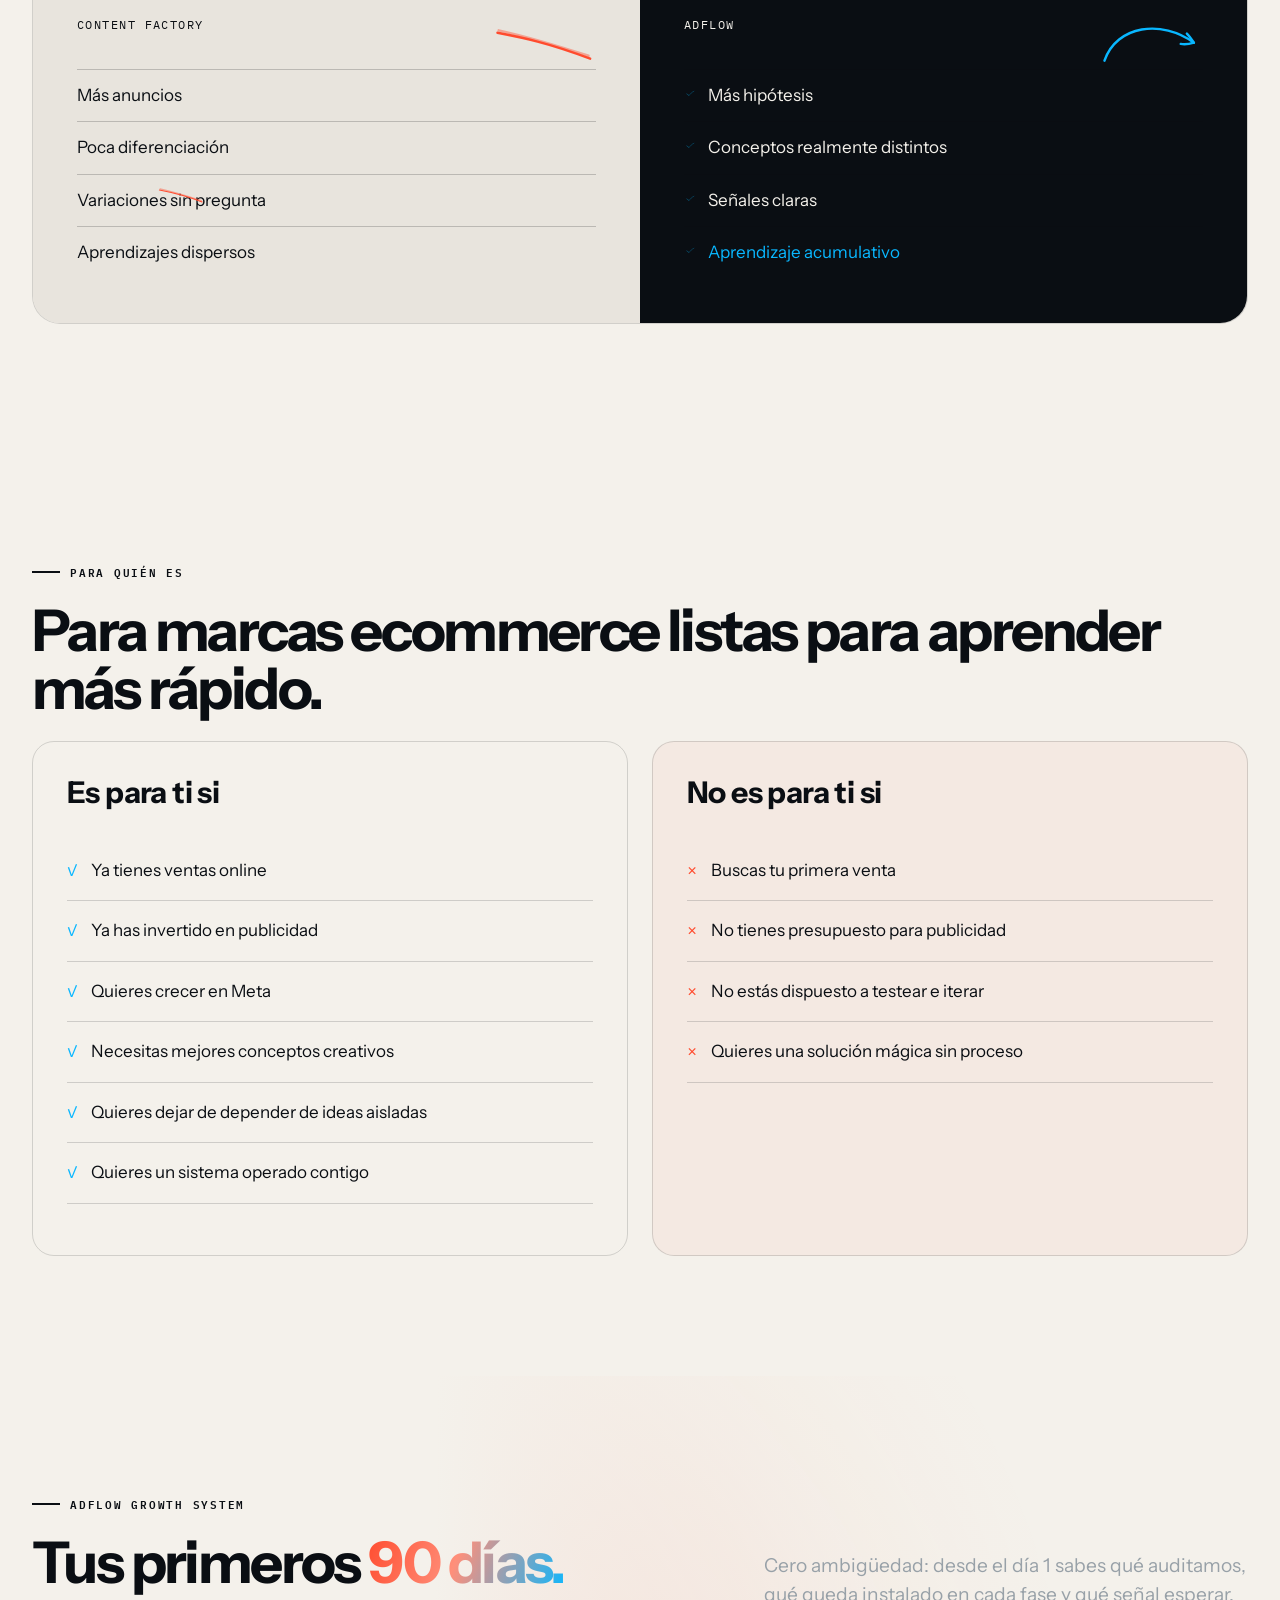
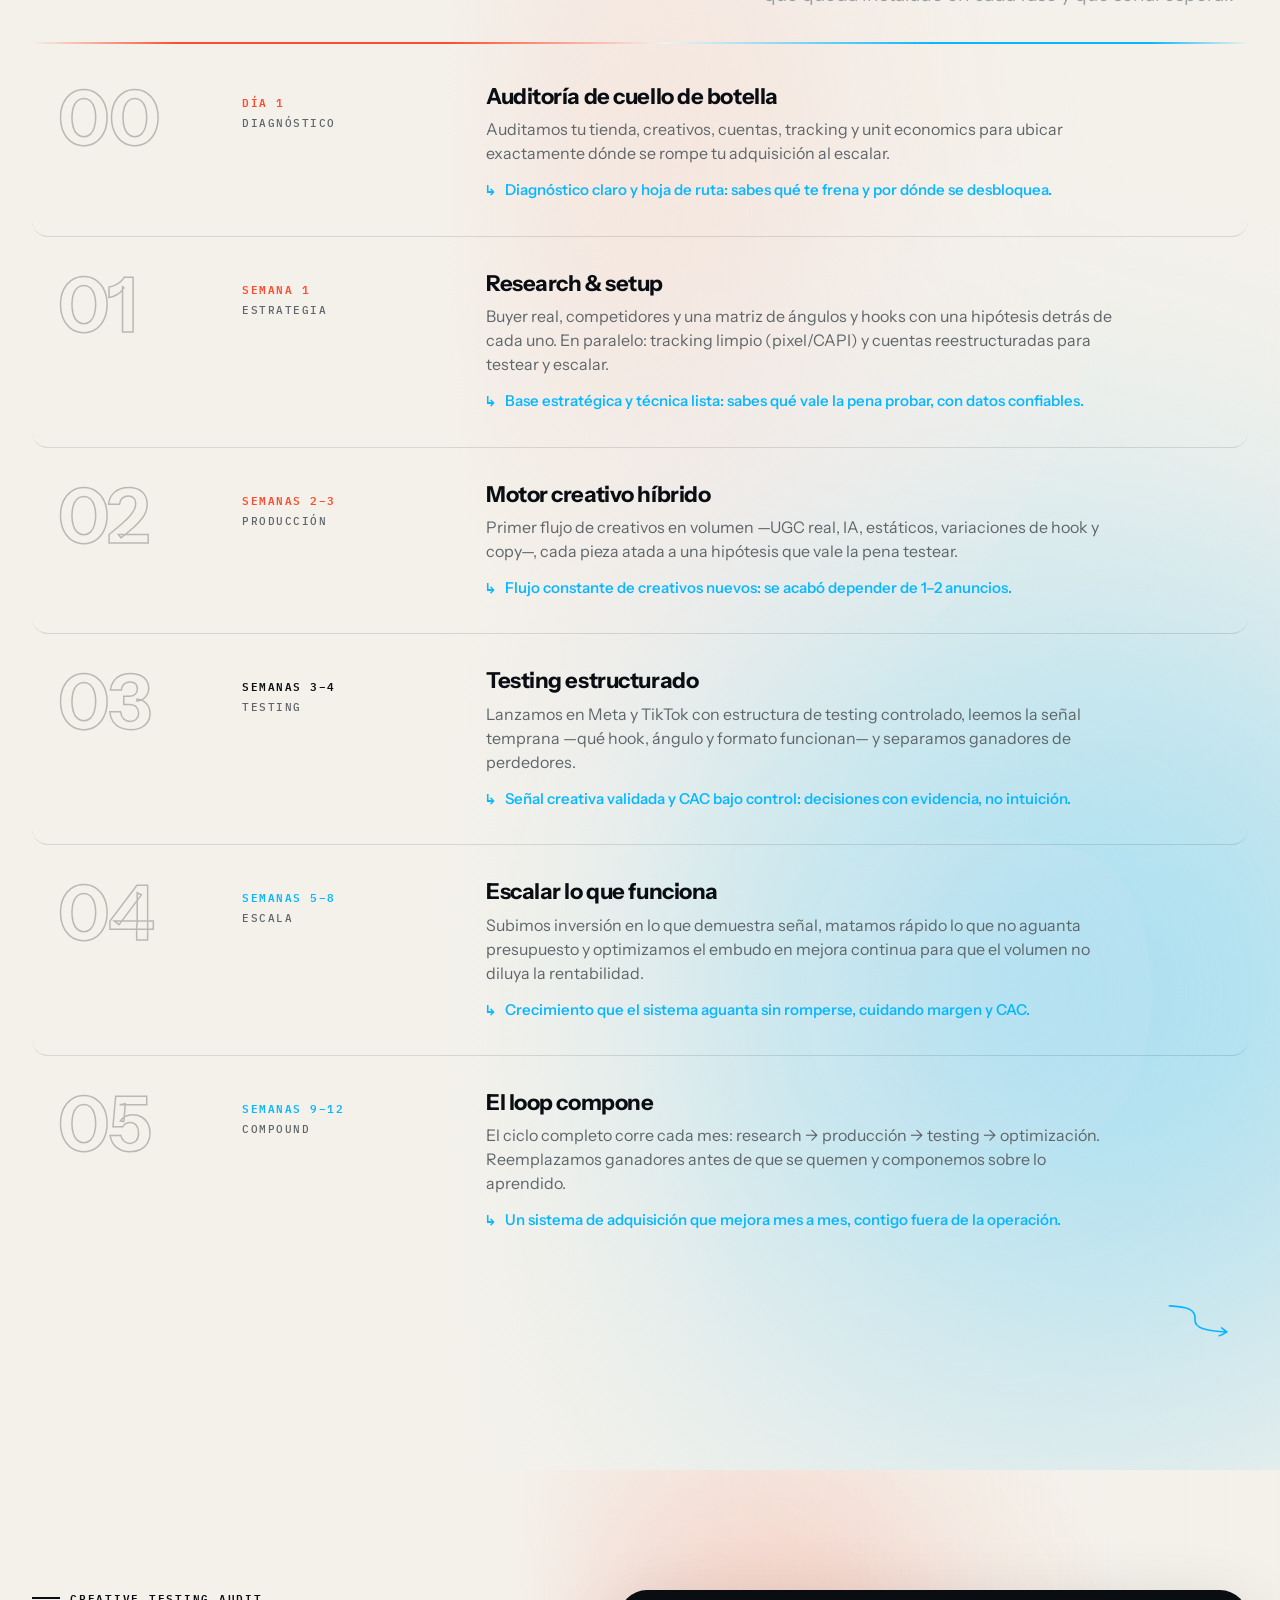
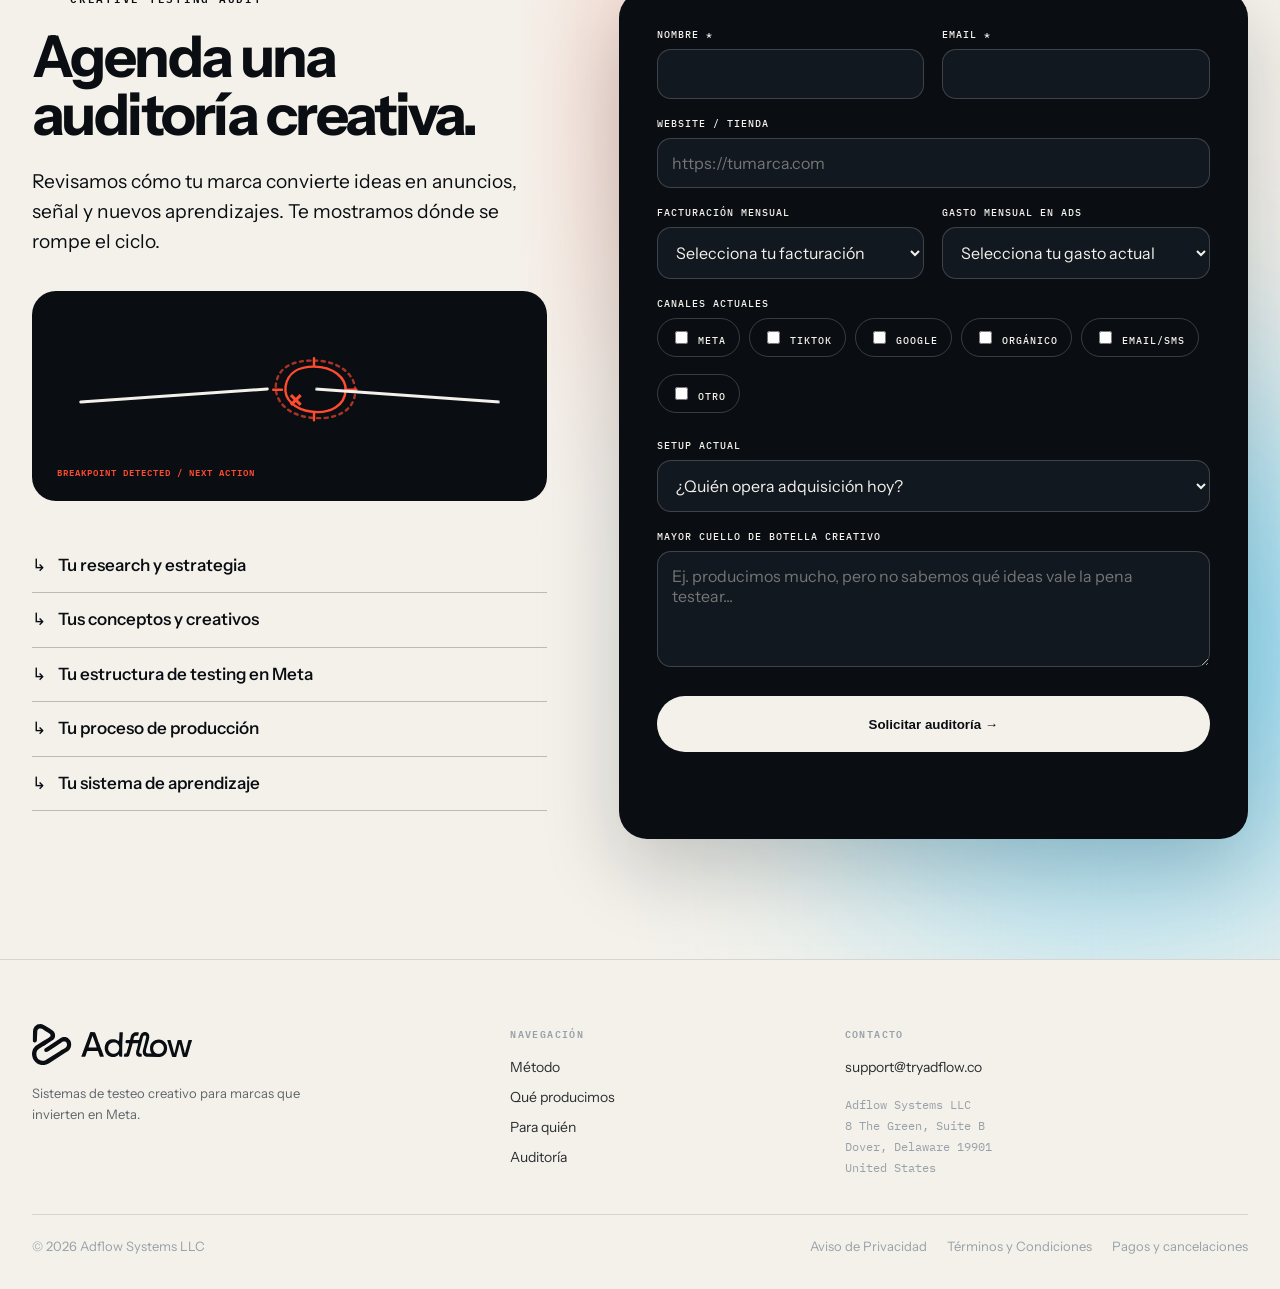
==== commit 33cd2b72: "Suavizar la etiqueta del enlace de reembolsos en el footer "Reembolsos" planta la idea de pedir el d" ====
--- a/index.html
+++ b/index.html
@@ -629,9 +629,9 @@
     </section>
     <section class="section audit" id="audit"><div class="wrap audit-grid"><div><p class="eyebrow">Creative testing audit</p><h2 data-i18n="audit_title">Agenda una auditoría creativa.</h2><p class="lead" data-i18n="audit_copy">Revisamos cómo tu marca convierte ideas en anuncios, señal y nuevos aprendizajes. Te mostramos dónde se rompe el ciclo.</p><ul class="audit-points"><li>Tu research y estrategia</li><li>Tus conceptos y creativos</li><li>Tu estructura de testing en Meta</li><li>Tu proceso de producción</li><li>Tu sistema de aprendizaje</li></ul></div><form class="form" id="audit-form"><div class="fields"><div class="field-group"><label for="name">Nombre *</label><input id="name" name="name" autocomplete="name" required></div><div class="field-group"><label for="email">Email *</label><input id="email" name="email" type="email" autocomplete="email" required></div><div class="field-group full"><label for="website">Website / Tienda</label><input id="website" name="website" type="url" placeholder="https://tumarca.com"></div><div class="field-group"><label for="monthly_revenue">Facturación mensual</label><select id="monthly_revenue" name="monthly_revenue"><option value="" selected disabled>Selecciona tu facturación</option><option value="under-10k">Menos de $10,000/mes</option><option value="10k-30k">$10,000 - $30,000/mes</option><option value="30k-75k">$30,000 - $75,000/mes</option><option value="75k-150k">$75,000 - $150,000/mes</option><option value="150k-plus">$150,000+/mes</option></select></div><div class="field-group"><label for="monthly_spend">Gasto mensual en ads</label><select id="monthly_spend" name="monthly_spend"><option value="" selected disabled>Selecciona tu gasto actual</option><option value="under-5k">Menos de $5,000/mes</option><option value="5k-15k">$5,000 - $15,000/mes</option><option value="15k-30k">$15,000 - $30,000/mes</option><option value="30k-50k">$30,000 - $50,000/mes</option><option value="50k-plus">$50,000+/mes</option></select></div><div class="field-group full"><span class="group-label">Canales actuales</span><div class="checks"><label class="check"><input type="checkbox" name="current_channels" value="meta"> Meta</label><label class="check"><input type="checkbox" name="current_channels" value="tiktok"> TikTok</label><label class="check"><input type="checkbox" name="current_channels" value="google"> Google</label><label class="check"><input type="checkbox" name="current_channels" value="organic"> Orgánico</label><label class="check"><input type="checkbox" name="current_channels" value="email-sms"> Email/SMS</label><label class="check"><input type="checkbox" name="current_channels" value="other"> Otro</label></div></div><div class="field-group full"><label for="creative_setup">Setup actual</label><select id="creative_setup" name="creative_setup"><option value="" selected disabled>¿Quién opera adquisición hoy?</option><option value="in-house">Equipo interno</option><option value="agency">Agencia</option><option value="freelancers">Freelancers / Contractors</option><option value="founder">Lo hago yo mismo</option><option value="hybrid">Combinación de lo anterior</option></select></div><div class="field-group full"><label for="bottleneck">Mayor cuello de botella creativo</label><textarea id="bottleneck" name="bottleneck" placeholder="Ej. producimos mucho, pero no sabemos qué ideas vale la pena testear..."></textarea></div></div><button class="submit" type="submit" data-i18n="submit">Solicitar auditoría →</button><p class="status" role="status" aria-live="polite"></p></form></div></section>
   </main>
-  <footer><div class="wrap"><div class="foot-top"><div><img src="assets/adflow-lockup-ivory.svg" alt="Adflow"><p data-i18n="foot_tagline">Sistemas de testeo creativo para marcas que invierten en Meta.</p></div><div class="foot-col"><h4 data-i18n="foot_nav">Navegación</h4><a href="#method" data-i18n="nav_method">Método</a><a href="#outputs" data-i18n="nav_output">Qué producimos</a><a href="#fit" data-i18n="nav_fit">Para quién</a><a href="#audit" data-i18n="nav_audit">Auditoría</a></div><div class="foot-col"><h4 data-i18n="foot_contact">Contacto</h4><a href="mailto:support@tryadflow.co">support@tryadflow.co</a><address class="foot-entity">Adflow Systems LLC<br>8 The Green, Suite B<br>Dover, Delaware 19901<br>United States</address></div></div><div class="foot-bottom"><span>&copy; 2026 Adflow Systems LLC</span><span class="push"></span><a href="privacy.html" data-i18n="foot_privacy">Aviso de Privacidad</a><a href="terms.html" data-i18n="foot_terms">Términos y Condiciones</a><a href="refunds.html" data-i18n="foot_refunds">Reembolsos</a></div></div></footer>
+  <footer><div class="wrap"><div class="foot-top"><div><img src="assets/adflow-lockup-ivory.svg" alt="Adflow"><p data-i18n="foot_tagline">Sistemas de testeo creativo para marcas que invierten en Meta.</p></div><div class="foot-col"><h4 data-i18n="foot_nav">Navegación</h4><a href="#method" data-i18n="nav_method">Método</a><a href="#outputs" data-i18n="nav_output">Qué producimos</a><a href="#fit" data-i18n="nav_fit">Para quién</a><a href="#audit" data-i18n="nav_audit">Auditoría</a></div><div class="foot-col"><h4 data-i18n="foot_contact">Contacto</h4><a href="mailto:support@tryadflow.co">support@tryadflow.co</a><address class="foot-entity">Adflow Systems LLC<br>8 The Green, Suite B<br>Dover, Delaware 19901<br>United States</address></div></div><div class="foot-bottom"><span>&copy; 2026 Adflow Systems LLC</span><span class="push"></span><a href="privacy.html" data-i18n="foot_privacy">Aviso de Privacidad</a><a href="terms.html" data-i18n="foot_terms">Términos y Condiciones</a><a href="refunds.html" data-i18n="foot_refunds">Pagos y cancelaciones</a></div></div></footer>
   <script>
-    const translations={es:{},en:{foot_tagline:'Creative testing systems for brands advertising on Meta.',foot_nav:'Navigation',foot_contact:'Contact',foot_privacy:'Privacy Policy',foot_terms:'Terms and Conditions',foot_refunds:'Refunds',nav_method:'Method',nav_output:'What we make',nav_fit:'Who it’s for',nav_audit:'Audit',cta:'Request an audit',see_method:'See how it works',hero_title:'Creative intelligence<br><span class="signal-grad">in motion.</span>',hero_copy:'We turn creative strategy, production and media buying into an acquisition system that finds what sells, what scales and what keeps growth profitable.',output_eyebrow:'Creative output / testing surface',output_title:'Ideas in motion.<br>Signal that returns.',output_copy:'UGC, hooks, statics, demos and founder-led: distinct expressions of hypotheses worth testing.',problem_eyebrow:'The real problem',problem_title:'Brands don’t run out of ads.',problem_statement:'They run out of <em>new ideas</em> worth testing.',p1t:'Creative fatigue',p1c:'Concepts lose force and the team arrives late to the next angle.',p2t:'Surface-level variations',p2c:'Changing a color or first frame does not create a new reason to buy.',p3t:'Production without hypotheses',p3c:'More assets, without a clear question the market can answer.',p4t:'Learning gets lost',p4c:'Every month starts over when signal does not feed the next brief.',method_title:'Creative intelligence in motion.',method_copy:'A living cycle connecting what we think, what we make and what the market proves.',m1:'Market, competitors, tensions, desires and objections.',m2:'Hypotheses, concepts, angles and hooks with clear intent.',m3:'Each idea becomes distinct, native executions.',m4:'Structure that exposes ideas to real, comparable signal.',m5:'Evidence changes briefs, ads and the next cycle.',testing_eyebrow:'What we test',testing_title:'Ideas and messages.<br>Not just edits.',receive_eyebrow:'What clients receive',receive_title:'An operated creative learning system.',receive_copy:'Not a content catalog: a connected sequence of decisions, production, signal and new cycles.',compare_title:'Output matters.<br>Learning compounds.',fit_eyebrow:'Who it’s for',fit_title:'For ecommerce brands ready to learn faster.',fit_yes:'It’s for you if',fit_no:'It’s not for you if',audit_title:'Book a creative audit.',audit_copy:'We review how your brand turns ideas into ads, signal and new learning. We show you where the cycle breaks.',submit:'Request audit →'}};
+    const translations={es:{},en:{foot_tagline:'Creative testing systems for brands advertising on Meta.',foot_nav:'Navigation',foot_contact:'Contact',foot_privacy:'Privacy Policy',foot_terms:'Terms and Conditions',foot_refunds:'Billing &amp; cancellations',nav_method:'Method',nav_output:'What we make',nav_fit:'Who it’s for',nav_audit:'Audit',cta:'Request an audit',see_method:'See how it works',hero_title:'Creative intelligence<br><span class="signal-grad">in motion.</span>',hero_copy:'We turn creative strategy, production and media buying into an acquisition system that finds what sells, what scales and what keeps growth profitable.',output_eyebrow:'Creative output / testing surface',output_title:'Ideas in motion.<br>Signal that returns.',output_copy:'UGC, hooks, statics, demos and founder-led: distinct expressions of hypotheses worth testing.',problem_eyebrow:'The real problem',problem_title:'Brands don’t run out of ads.',problem_statement:'They run out of <em>new ideas</em> worth testing.',p1t:'Creative fatigue',p1c:'Concepts lose force and the team arrives late to the next angle.',p2t:'Surface-level variations',p2c:'Changing a color or first frame does not create a new reason to buy.',p3t:'Production without hypotheses',p3c:'More assets, without a clear question the market can answer.',p4t:'Learning gets lost',p4c:'Every month starts over when signal does not feed the next brief.',method_title:'Creative intelligence in motion.',method_copy:'A living cycle connecting what we think, what we make and what the market proves.',m1:'Market, competitors, tensions, desires and objections.',m2:'Hypotheses, concepts, angles and hooks with clear intent.',m3:'Each idea becomes distinct, native executions.',m4:'Structure that exposes ideas to real, comparable signal.',m5:'Evidence changes briefs, ads and the next cycle.',testing_eyebrow:'What we test',testing_title:'Ideas and messages.<br>Not just edits.',receive_eyebrow:'What clients receive',receive_title:'An operated creative learning system.',receive_copy:'Not a content catalog: a connected sequence of decisions, production, signal and new cycles.',compare_title:'Output matters.<br>Learning compounds.',fit_eyebrow:'Who it’s for',fit_title:'For ecommerce brands ready to learn faster.',fit_yes:'It’s for you if',fit_no:'It’s not for you if',audit_title:'Book a creative audit.',audit_copy:'We review how your brand turns ideas into ads, signal and new learning. We show you where the cycle breaks.',submit:'Request audit →'}};
             translations.es.m4='Estructura de testing y campañas para exponer ideas a señal real y comparable.';
     translations.es.m5='La evidencia cambia los briefs, las campañas y el siguiente ciclo.';
     translations.en.m4='A Meta testing and campaign structure that exposes ideas to real, comparable signal.';
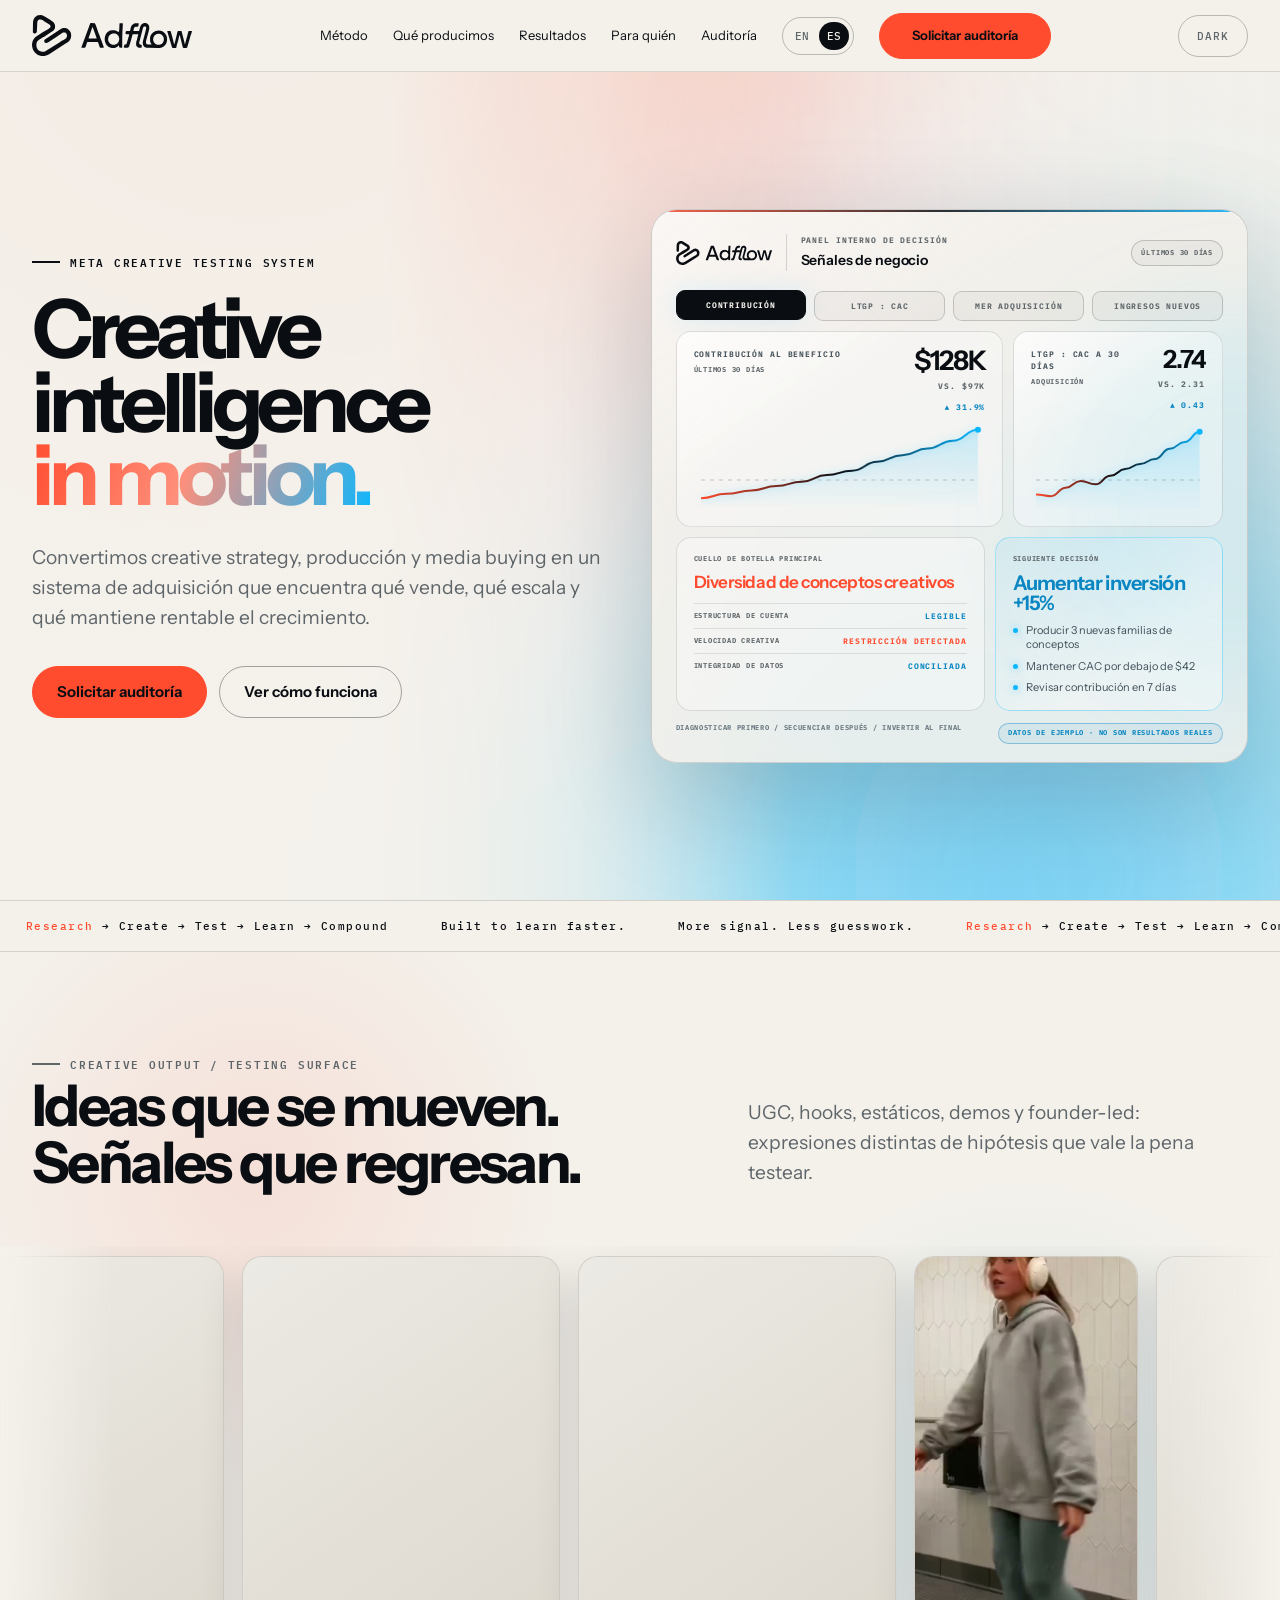
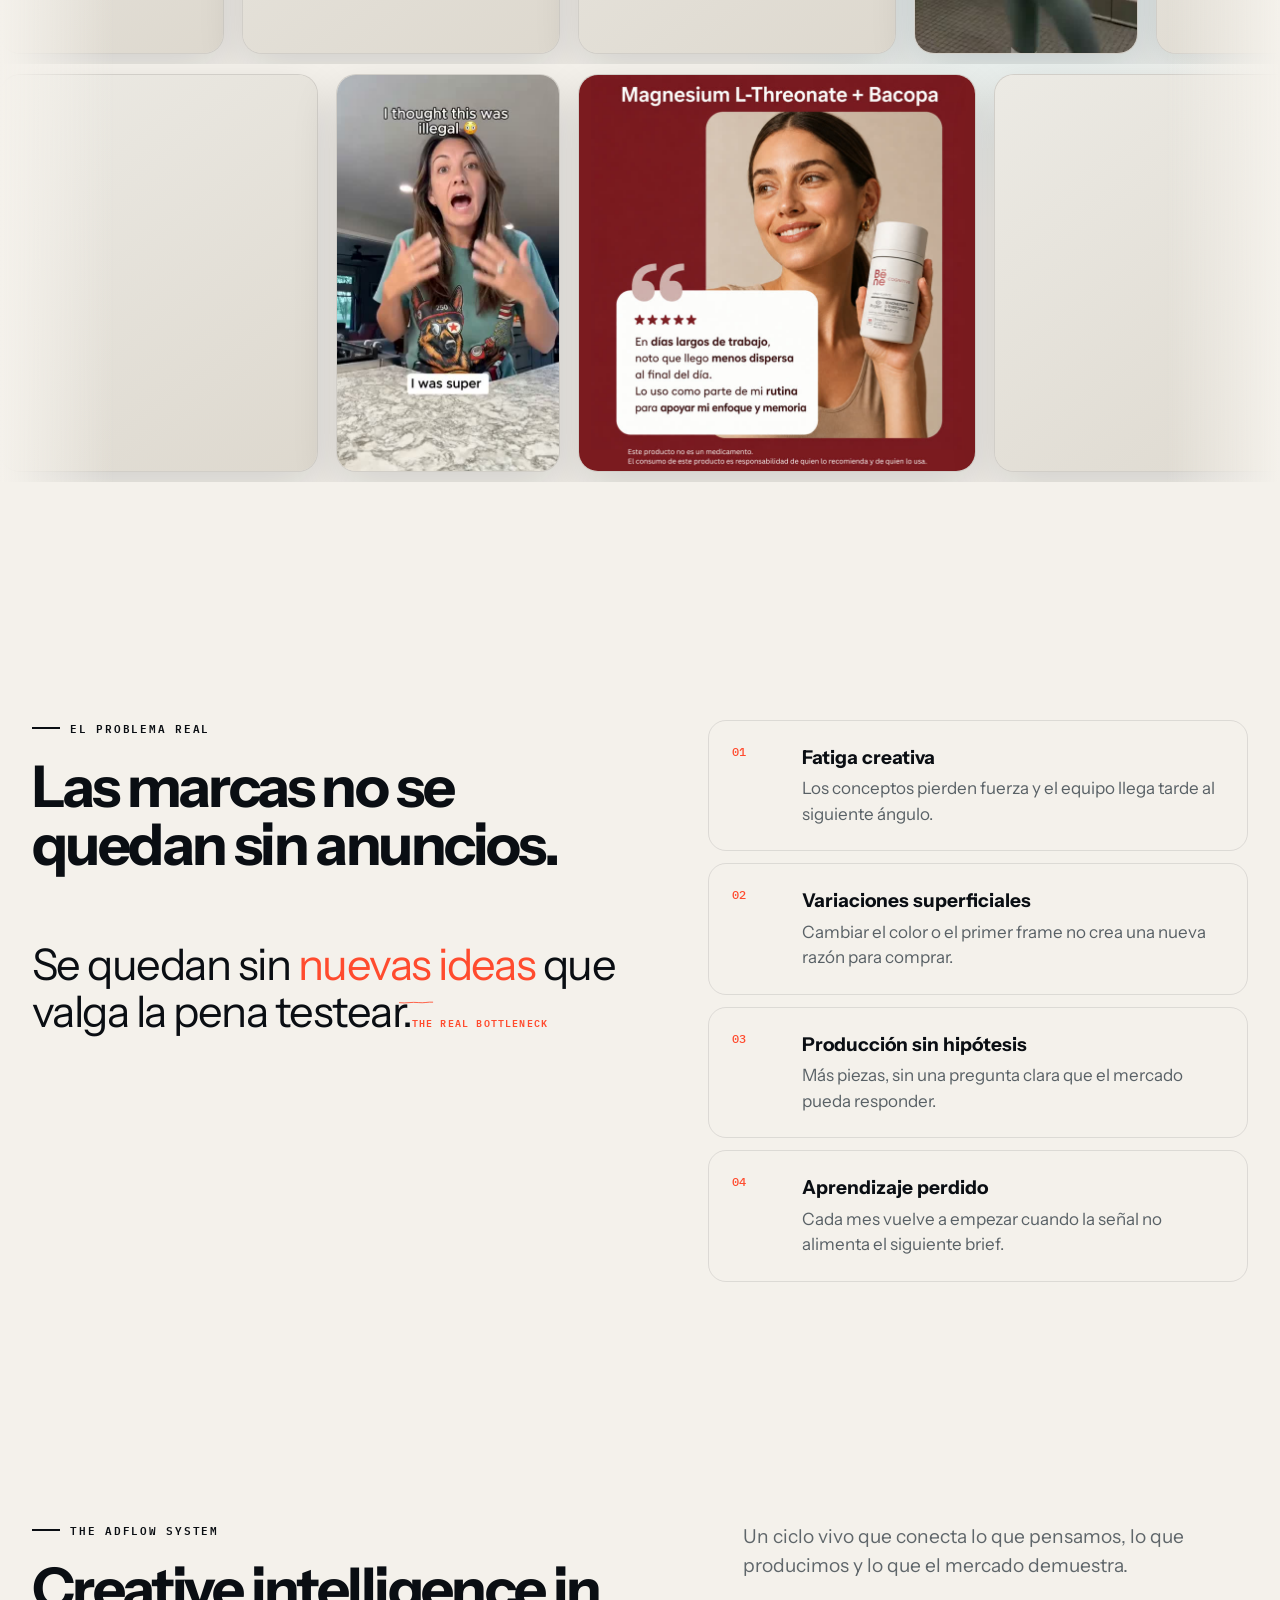
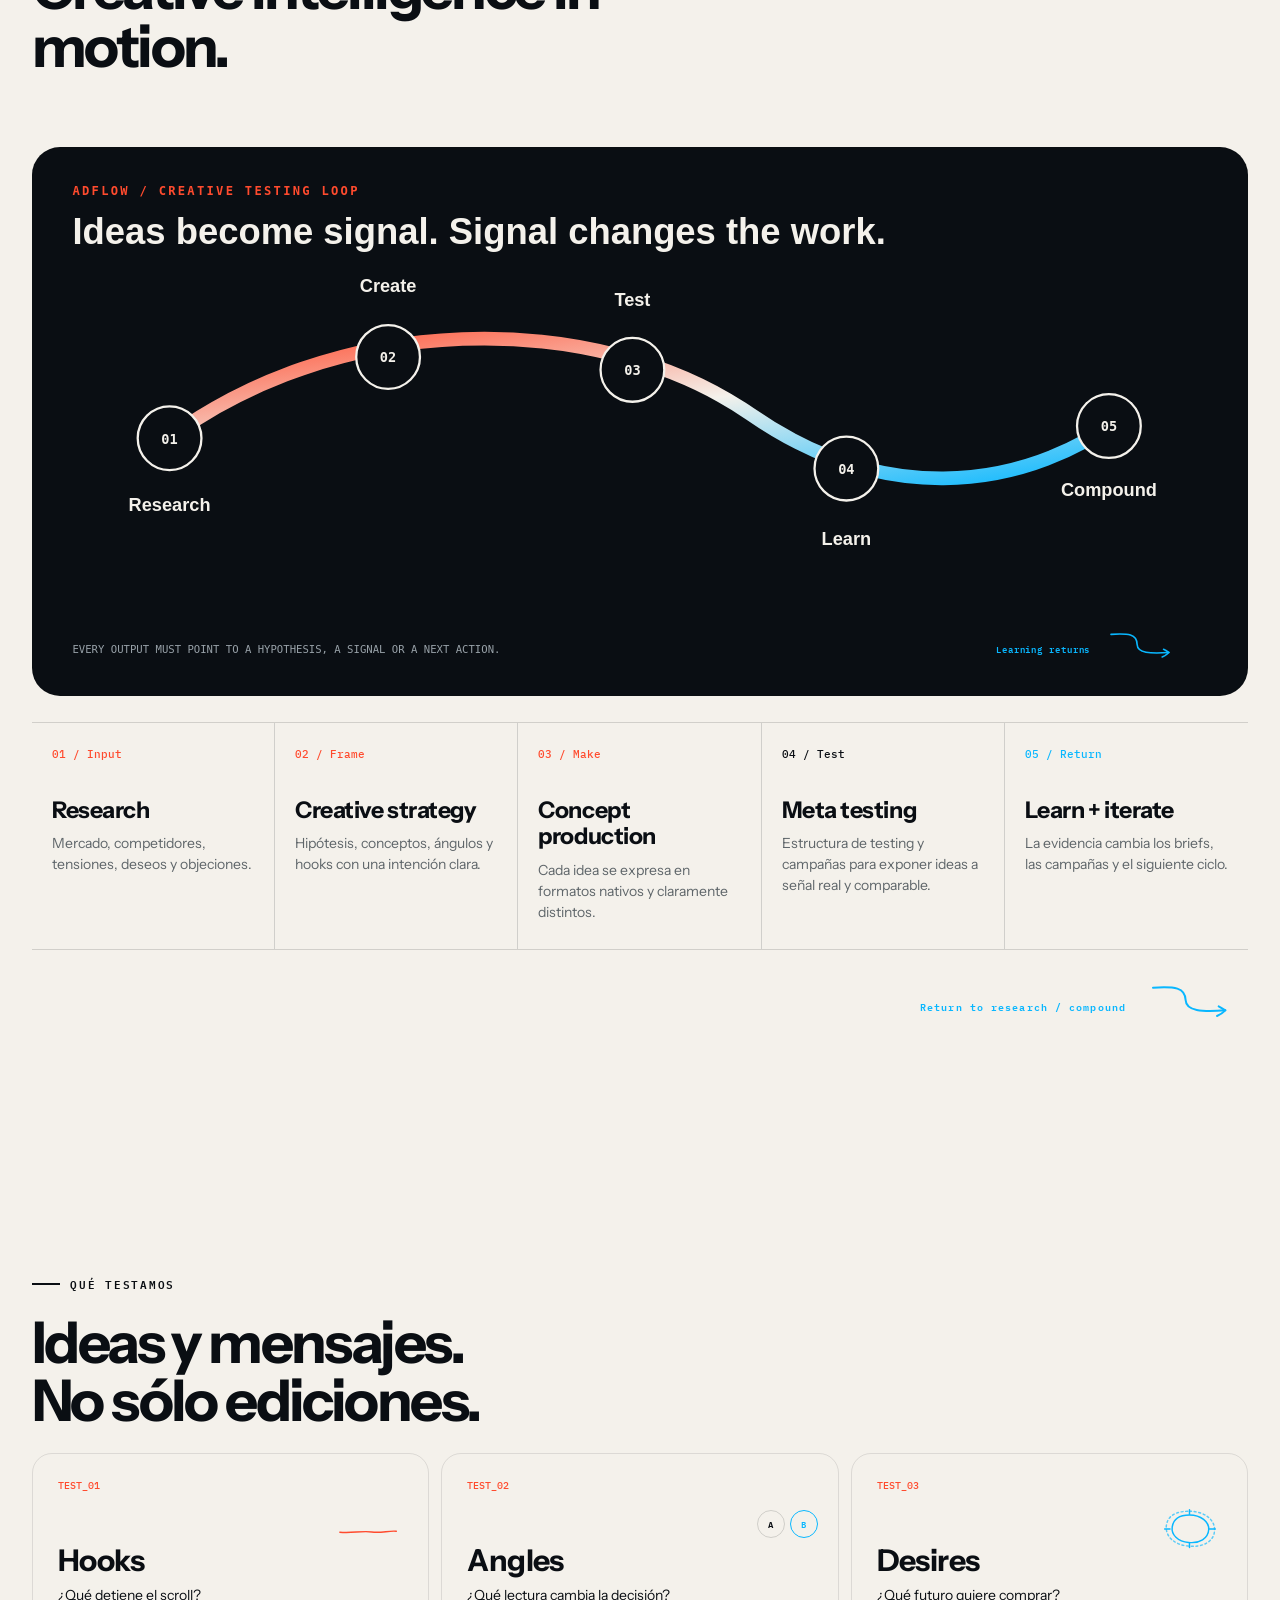
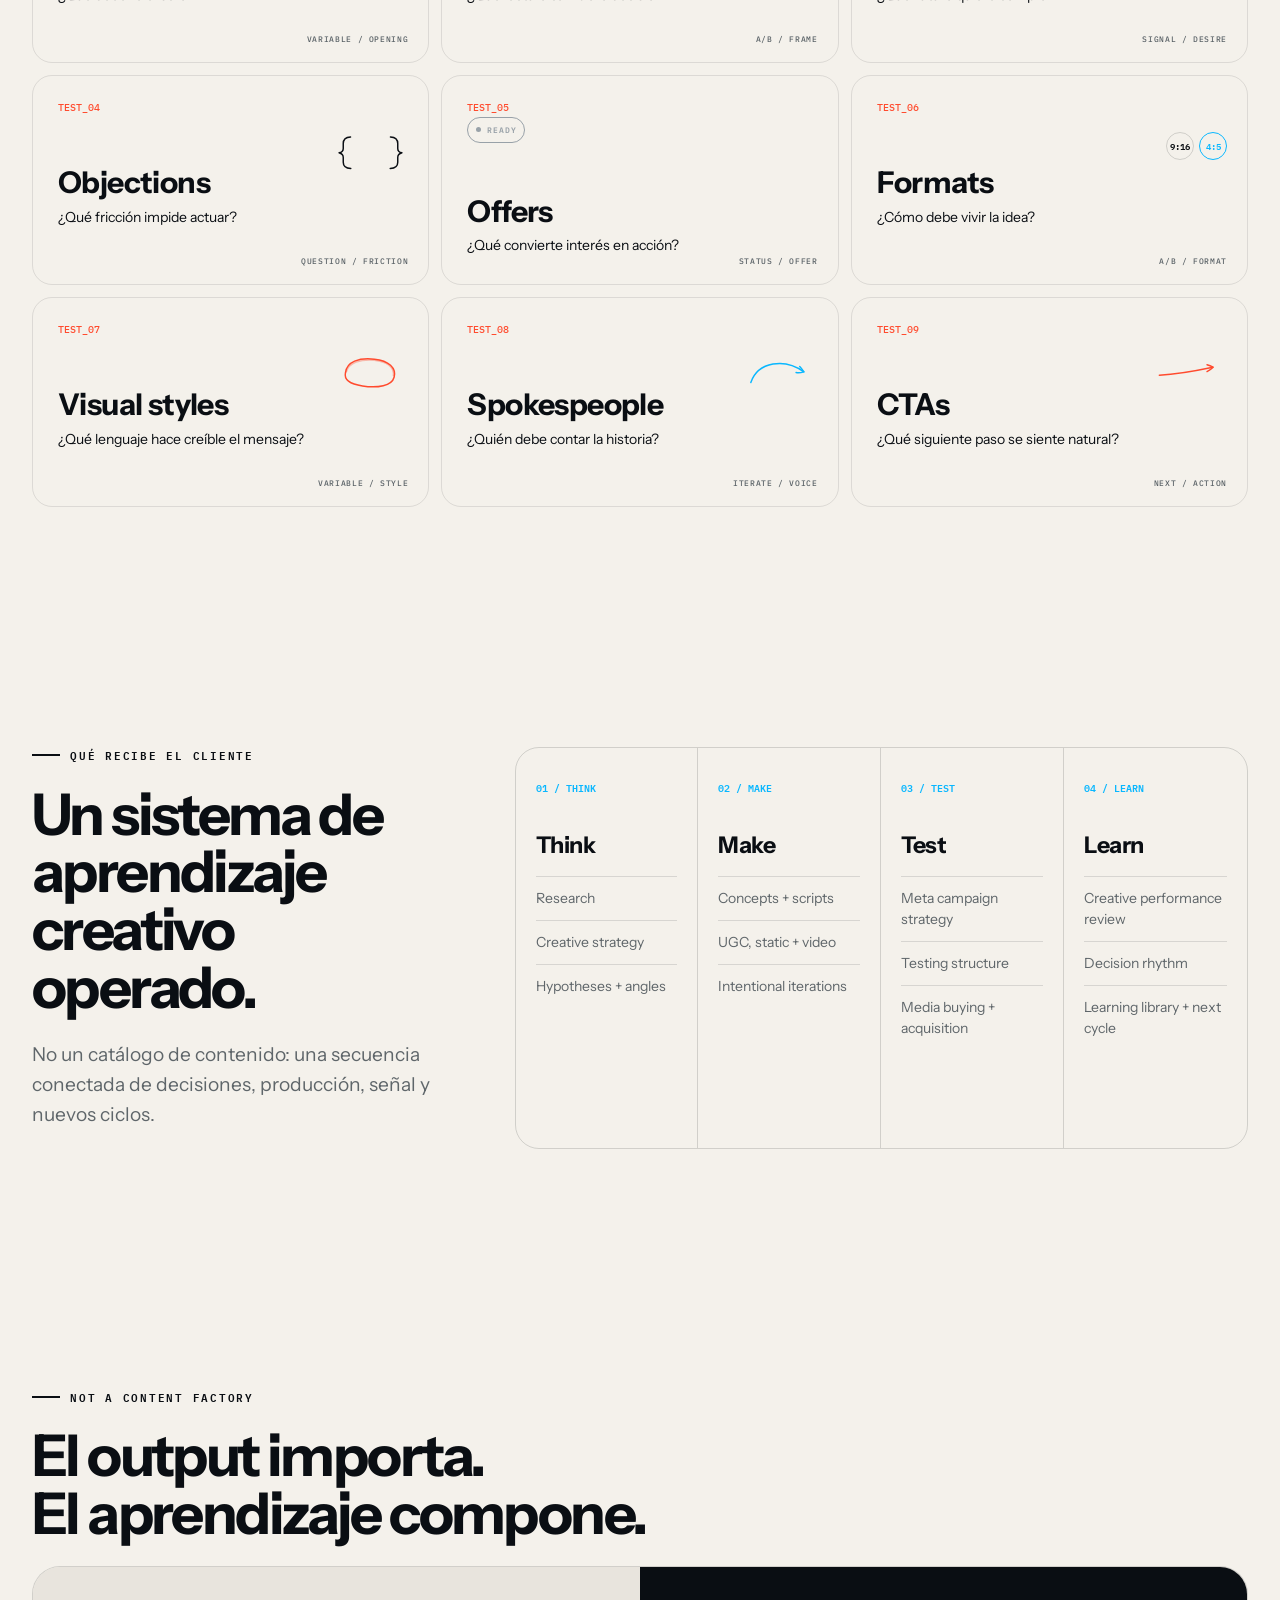
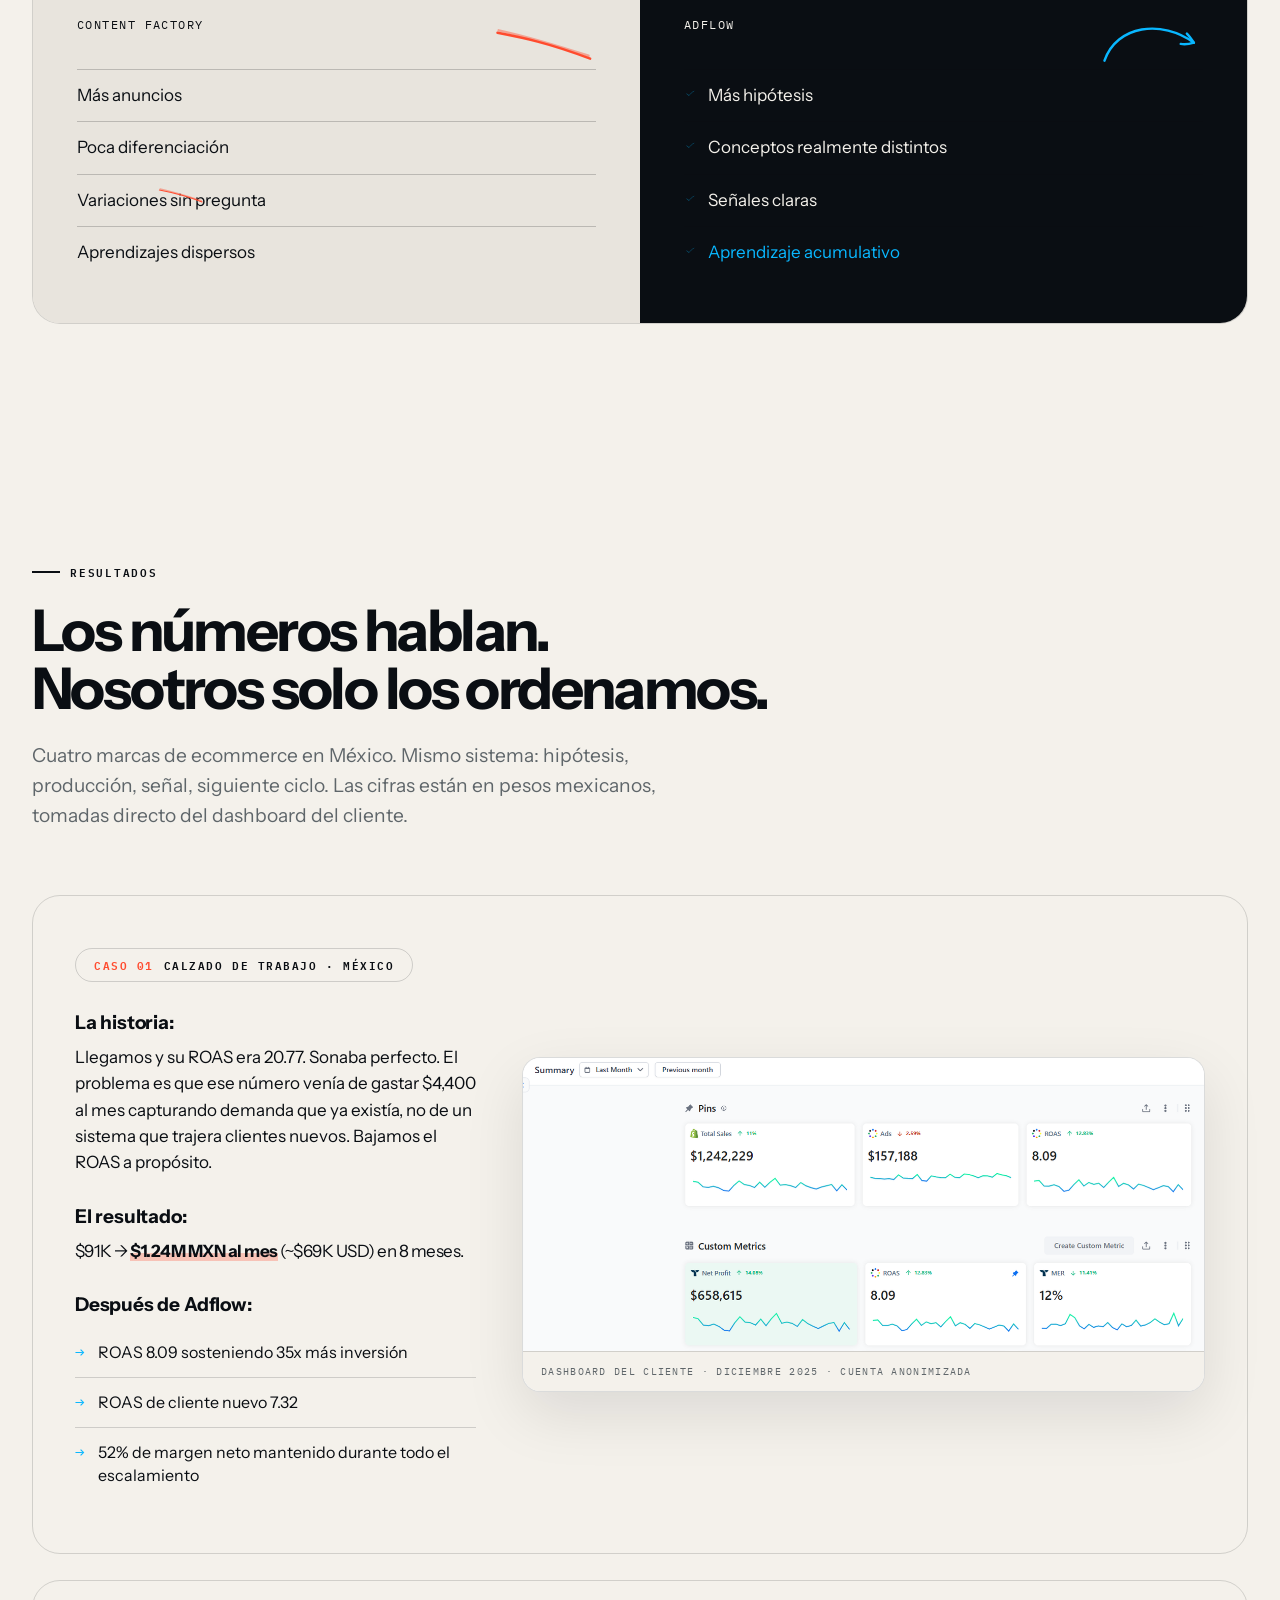
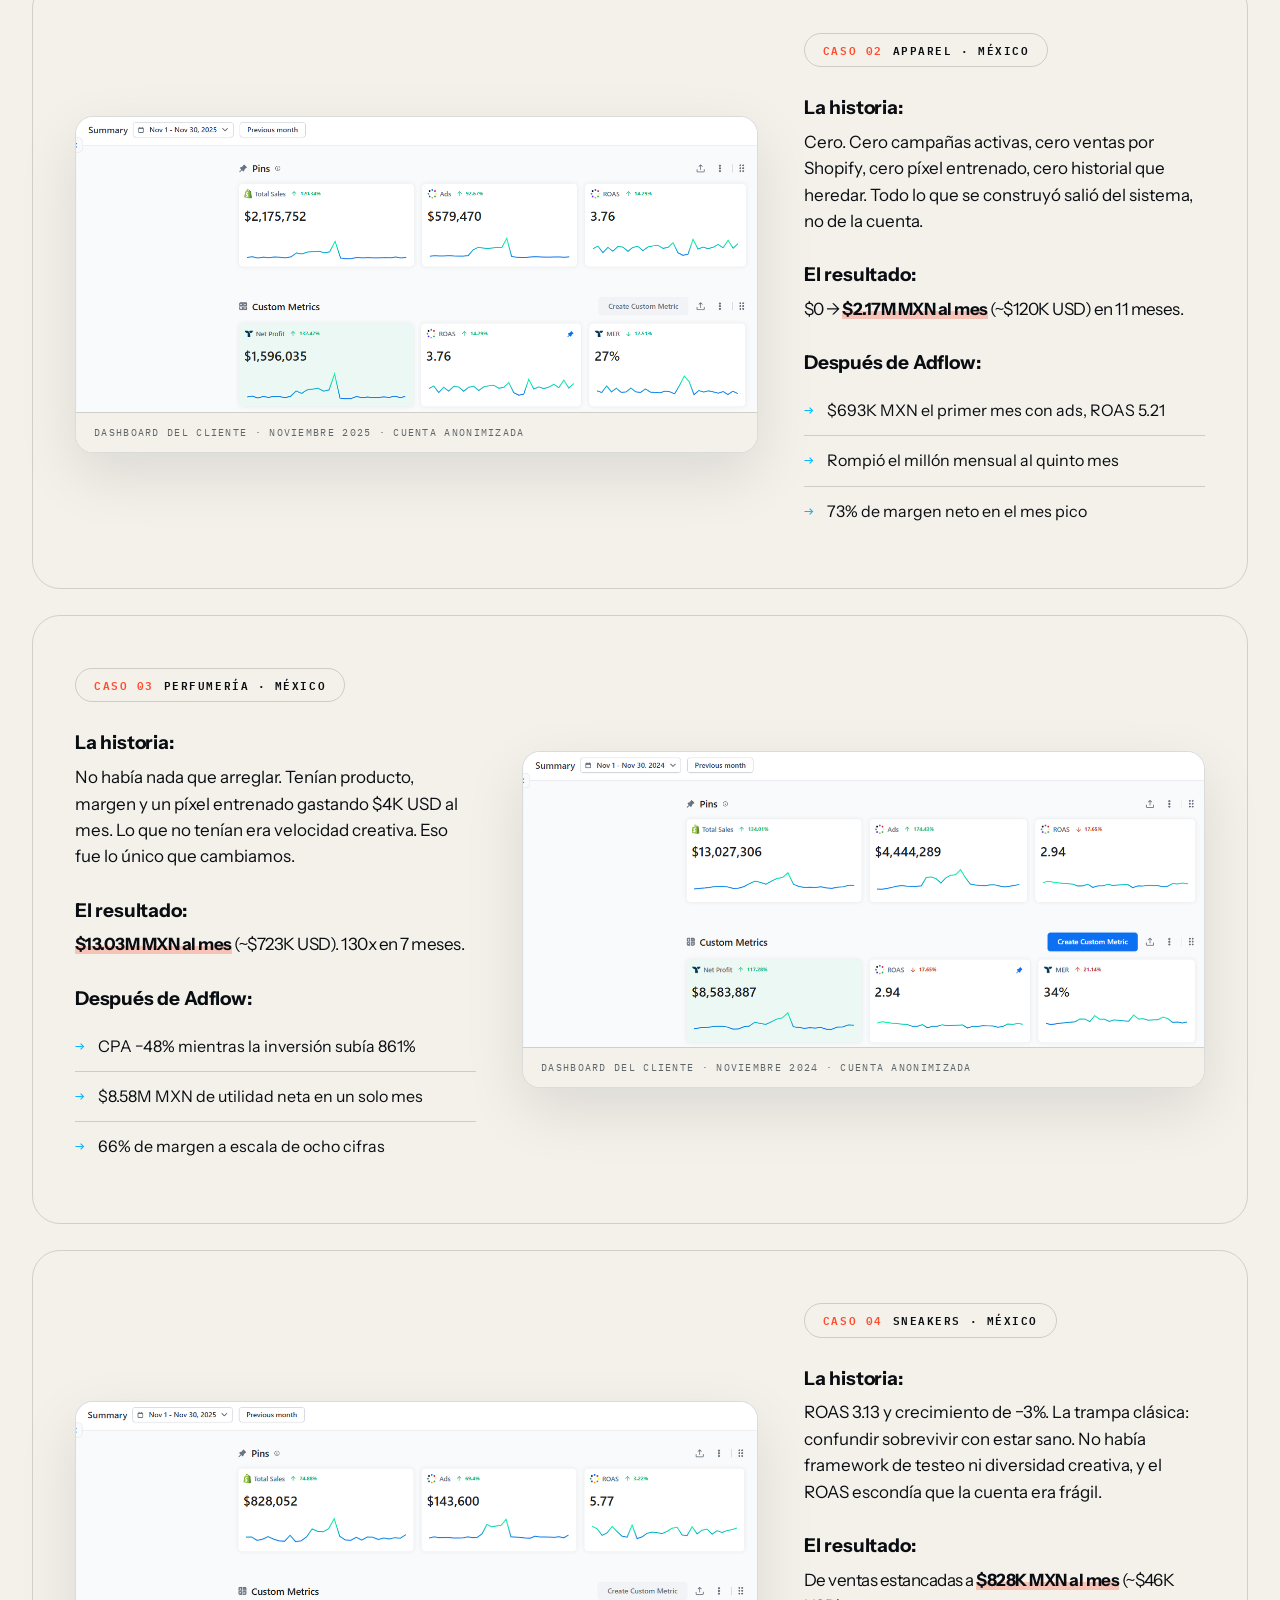
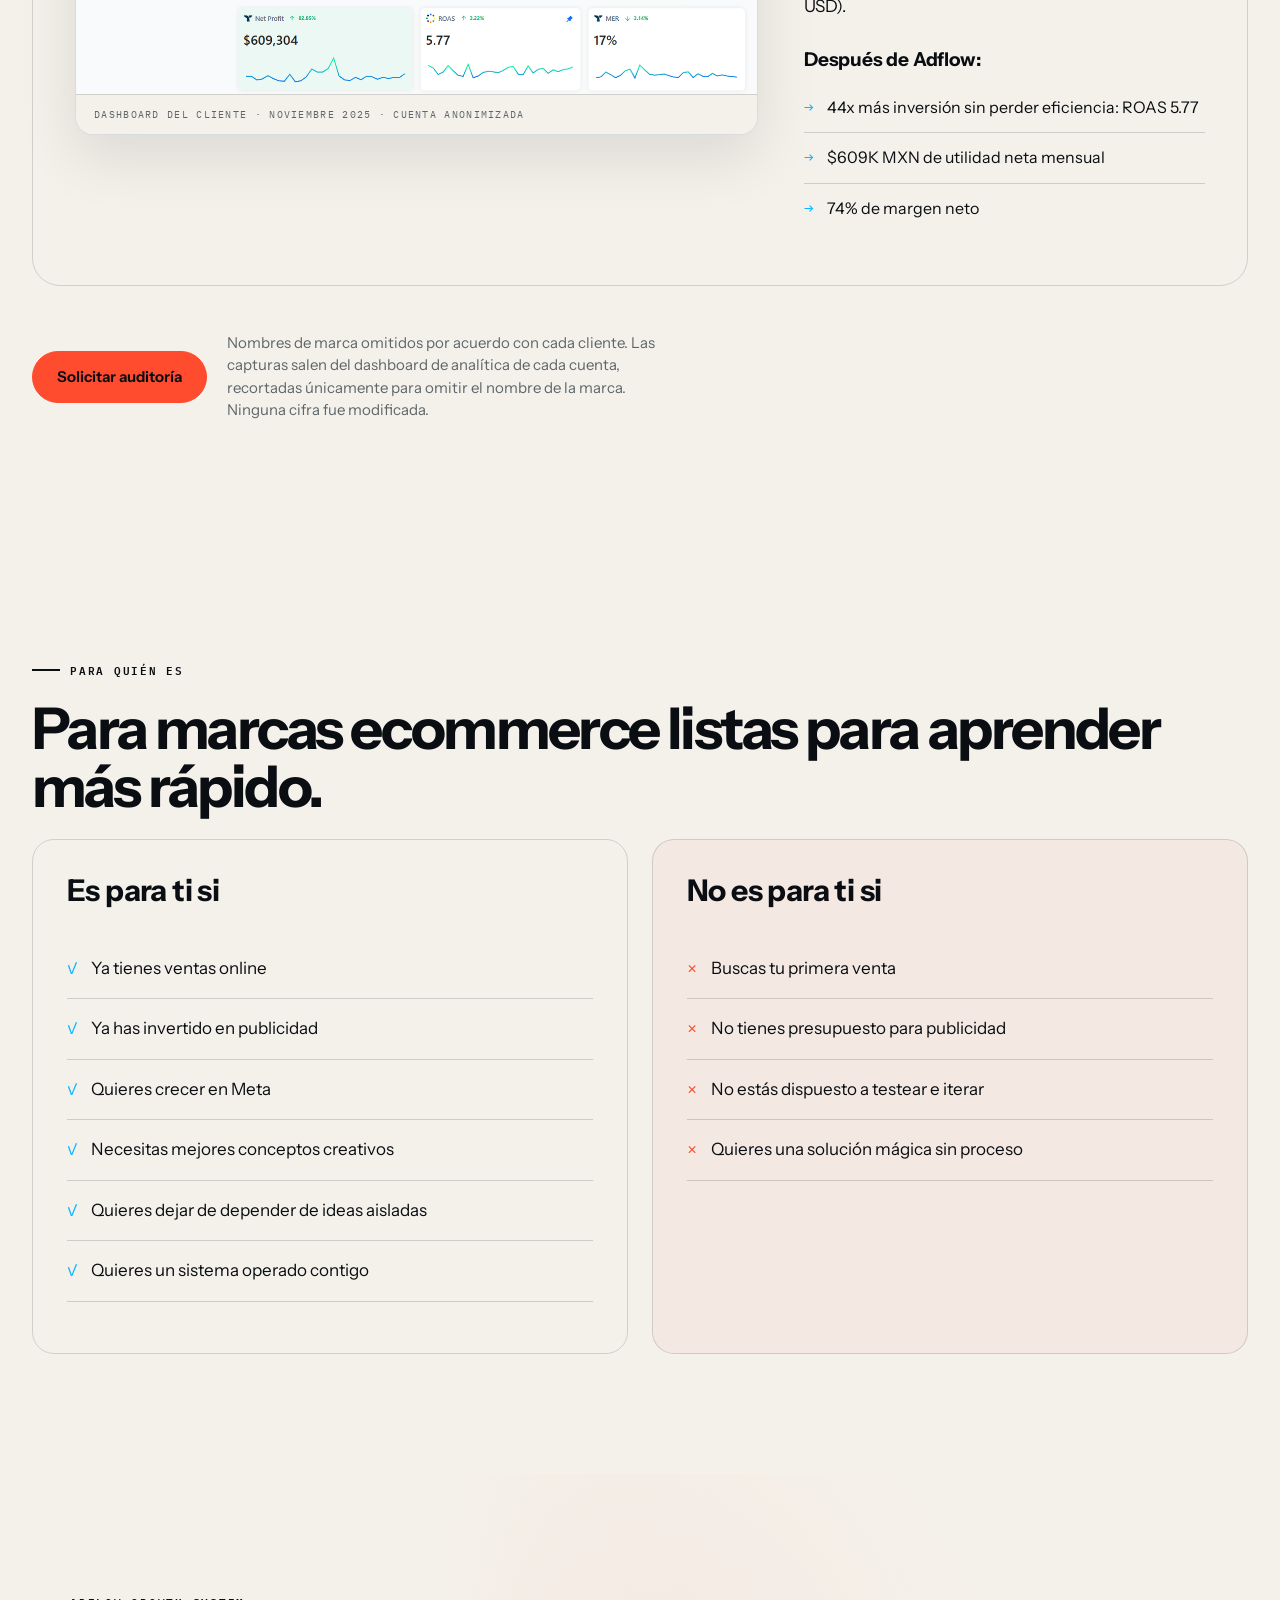
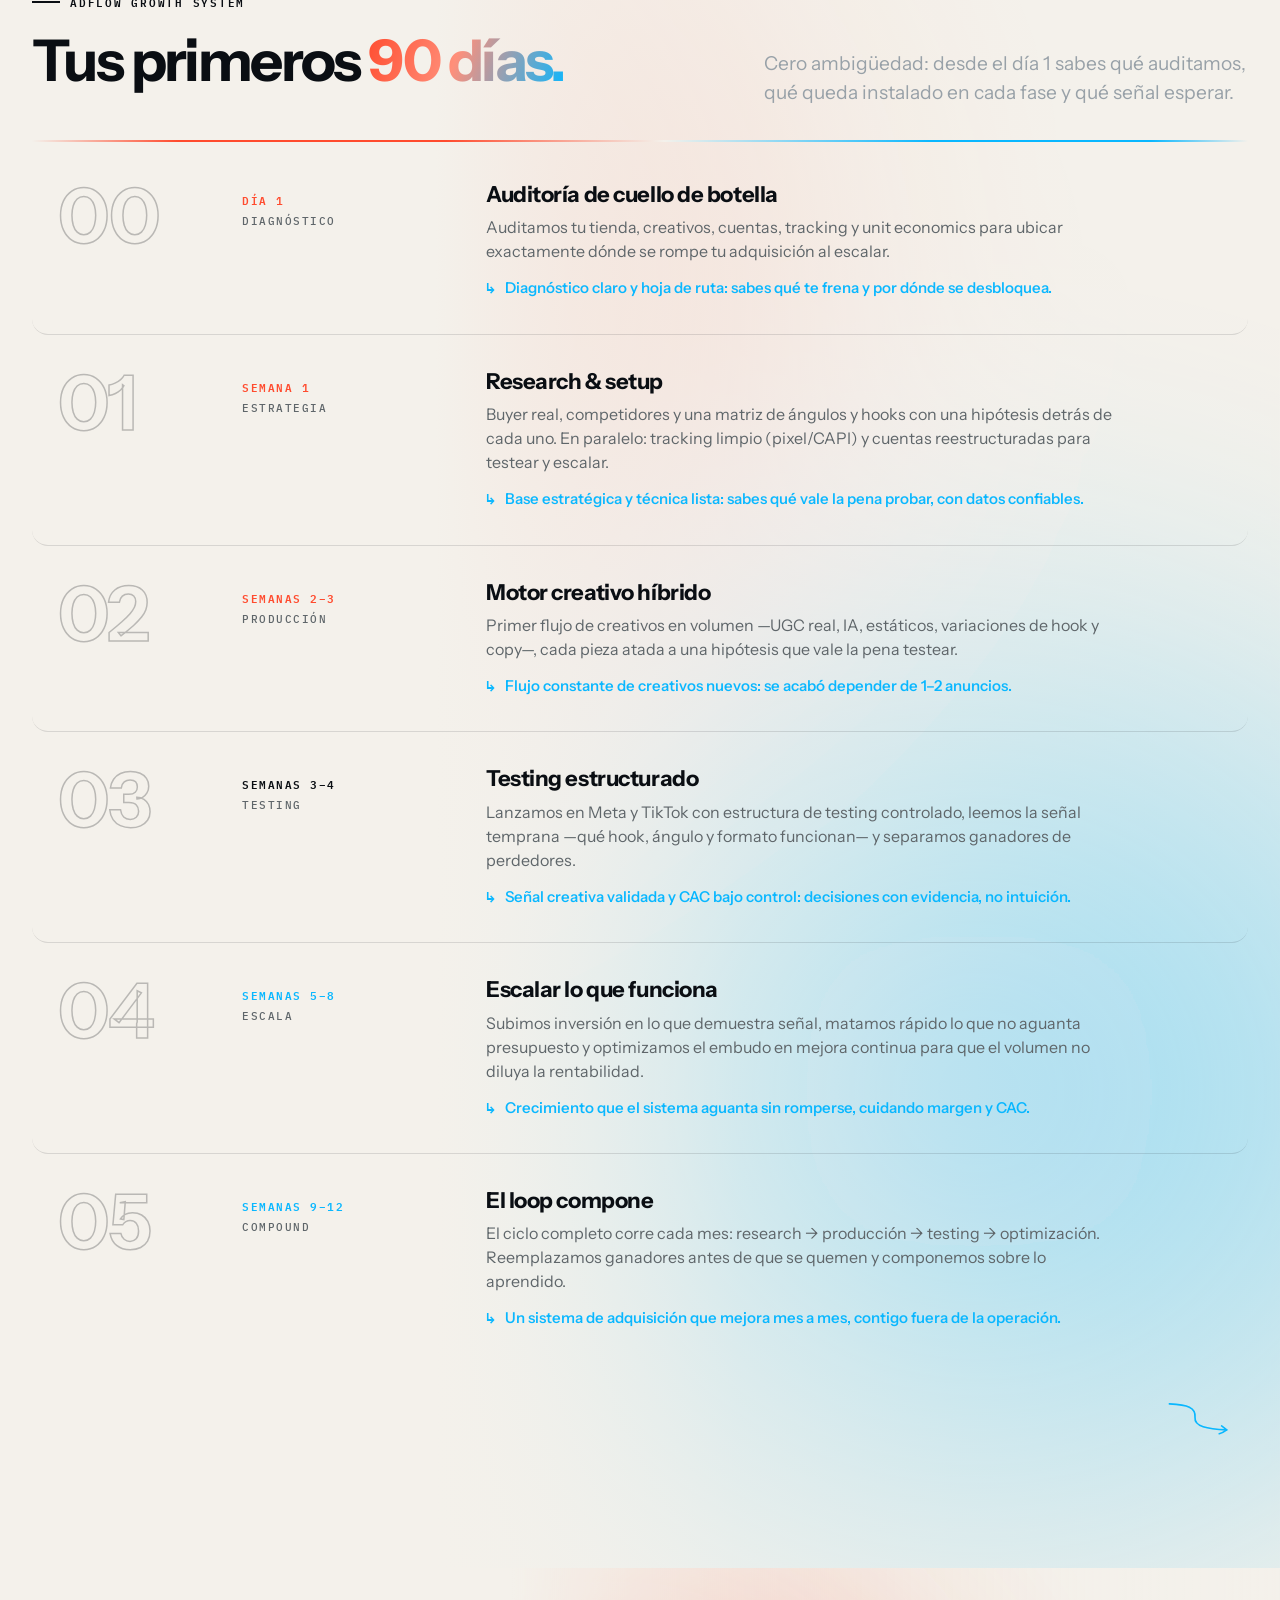
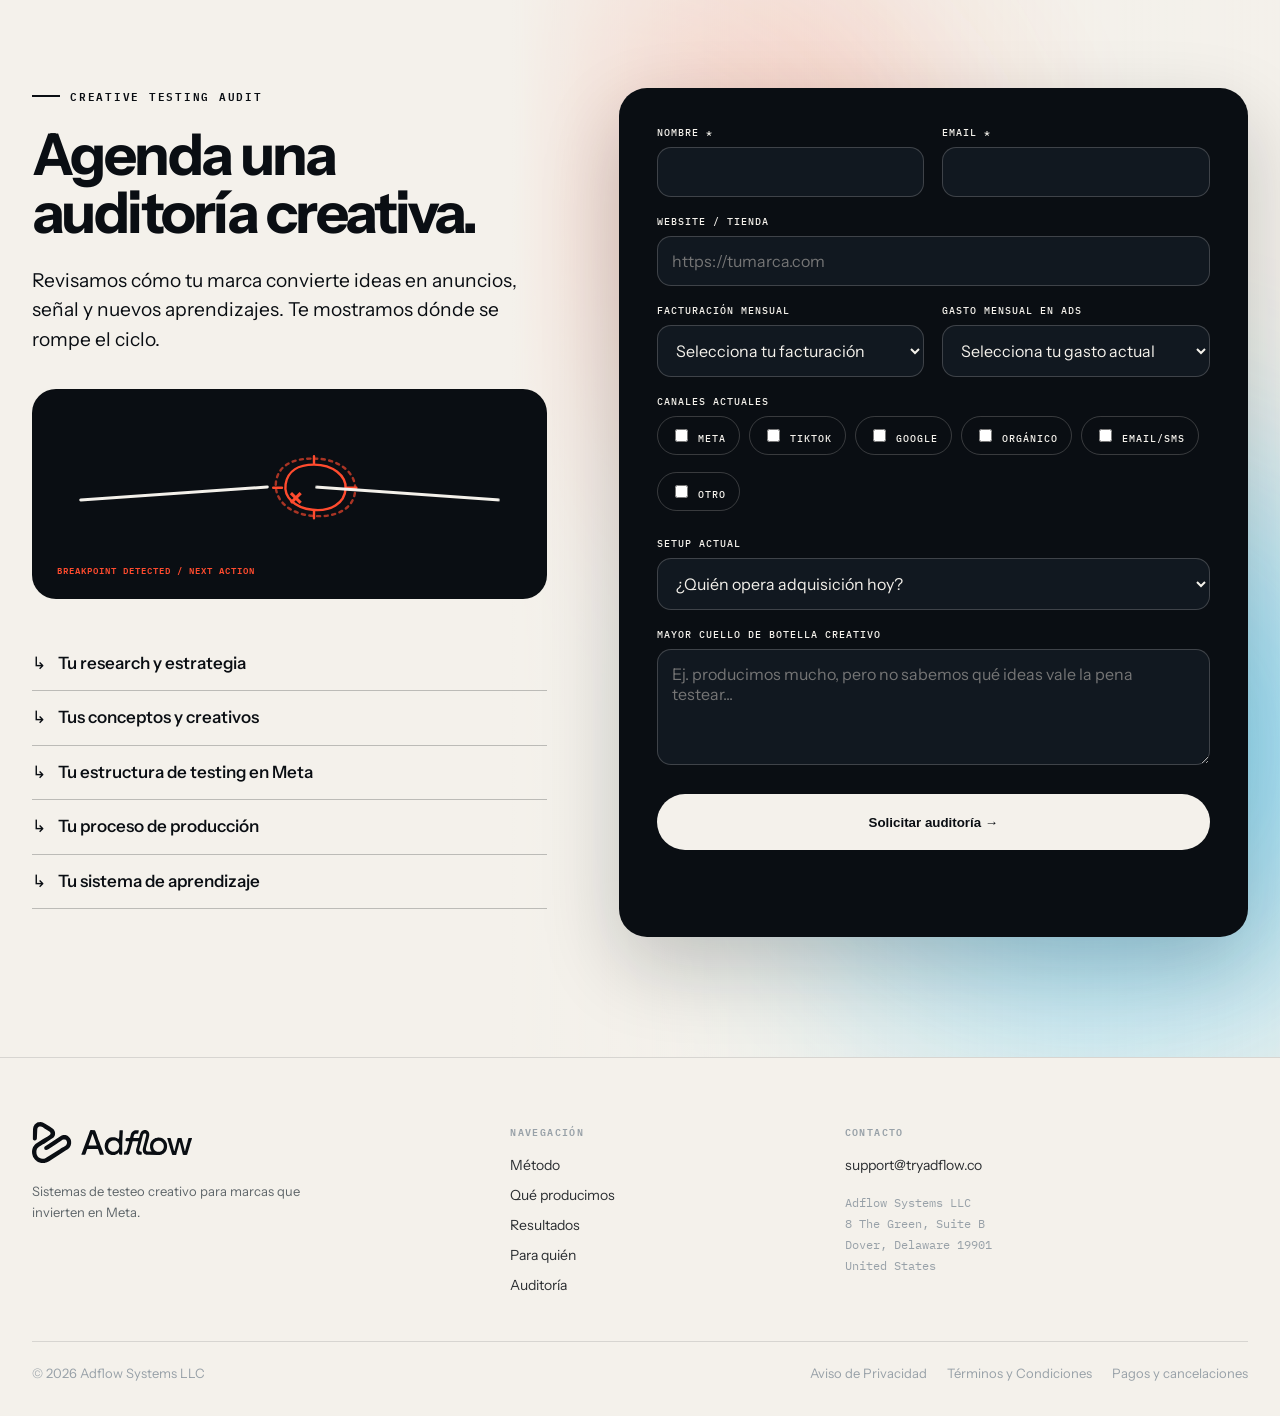
==== commit f52f350d: "Agregar seccion de resultados con cuatro casos de estudio Nueva seccion #resultados entre la compara" ====
--- a/index.html
+++ b/index.html
@@ -337,6 +337,41 @@
     [data-theme="dark"] .fit-card li{border-bottom-color:rgba(244,241,235,.14)}
     [data-theme="dark"] .fit-card.no{background:rgba(255,75,46,.07)}
 
+
+    /* ── Case studies / Resultados ───────────────────────────────── */
+    .cases{display:grid;gap:26px;margin-top:64px}
+    .case-item{display:grid;grid-template-columns:.74fr 1.26fr;gap:46px;align-items:center;padding:52px 42px;border:1px solid var(--paper-line);border-radius:var(--radius)}
+    .case-item:nth-child(even){grid-template-columns:1.26fr .74fr}
+    .case-item:nth-child(even) .case-copy{order:2}
+    .case-tag{display:inline-flex;flex-wrap:wrap;align-items:center;gap:4px 10px;padding:8px 18px;border:1px solid var(--line);border-radius:999px;font-family:var(--mono);font-size:11px;font-weight:600;letter-spacing:.14em;text-transform:uppercase}
+    .case-tag b{color:var(--red);font-weight:600}
+    .case-block{margin-top:30px}
+    .case-block h3{font-size:19px;margin-bottom:10px;letter-spacing:-.01em}
+    .case-block p{margin:0;font-size:17px;line-height:1.55}
+    .case-headline{font-size:clamp(24px,2.2vw,32px);line-height:1.15;letter-spacing:-.03em;margin:0}
+    .case-headline b{font-weight:700;background:linear-gradient(transparent 62%,rgba(255,75,46,.28) 62%)}
+    .case-after{margin:12px 0 0;padding:0;list-style:none}
+    .case-after li{display:flex;gap:13px;padding:13px 0;border-bottom:1px solid var(--line);font-size:16px;line-height:1.45}
+    .case-after li:last-child{border-bottom:0}
+    .case-after li:before{content:"→";color:var(--blue);font-family:var(--mono)}
+    .case-shot{margin:0;position:relative;border:1px solid var(--paper-line);border-radius:18px;overflow:hidden;background:#fff;box-shadow:0 22px 60px rgba(10,14,19,.10)}
+    .case-shot img{width:100%;height:auto}
+    .case-shot figcaption{padding:12px 18px;border-top:1px solid var(--paper-line);font-family:var(--mono);font-size:10px;letter-spacing:.13em;text-transform:uppercase;color:#5f666a;background:var(--ivory)}
+    .cases-foot{margin-top:46px;display:flex;flex-wrap:wrap;align-items:center;gap:20px}
+    .cases-foot p{margin:0;max-width:440px;font-size:15px}
+    [data-theme="dark"] .case-item{border-color:rgba(244,241,235,.16)}
+    [data-theme="dark"] .case-tag{border-color:rgba(244,241,235,.22)}
+    [data-theme="dark"] .case-after li{border-bottom-color:rgba(244,241,235,.14)}
+    [data-theme="dark"] .case-shot{border-color:rgba(244,241,235,.16);box-shadow:0 22px 60px rgba(0,0,0,.45)}
+    [data-theme="dark"] .case-shot figcaption{background:var(--surface);border-top-color:rgba(244,241,235,.16);color:var(--mist)}
+    @media(max-width:900px){
+      .case-item,.case-item:nth-child(even){grid-template-columns:1fr;gap:30px;padding:34px 24px}
+      .case-item .case-copy,.case-item:nth-child(even) .case-copy{order:1}
+      .case-item .case-shot{order:2}
+      .case-block{margin-top:24px}
+      .case-tag{padding:7px 14px;letter-spacing:.1em;font-size:10px;gap:7px;line-height:1.5}
+      .case-after li{font-size:15px}
+    }
     /* Nav: CTA pill visible dentro del menú desplegable en mobile */
     @media(max-width:640px){.navlinks .nav-cta{display:inline-flex!important;justify-content:center}}
 
@@ -467,7 +502,7 @@
   <script src="assets/creatives/manifest.js"></script>
 </head>
 <body>
-  <nav aria-label="Principal"><div class="wrap"><a class="brand" href="#top"><img src="assets/adflow-lockup-ivory.svg" alt="Adflow"></a><div class="navlinks"><a data-i18n="nav_method" href="#method">Método</a><a data-i18n="nav_output" href="#outputs">Qué producimos</a><a data-i18n="nav_fit" href="#fit">Para quién</a><a data-i18n="nav_audit" href="#audit">Auditoría</a><div class="langs" aria-label="Idioma"><button class="lang" data-lang="en">EN</button><button class="lang active" data-lang="es">ES</button></div><a class="btn primary nav-cta" data-i18n="cta" href="#audit">Solicitar auditoría</a><button class="menu" aria-label="Abrir menú"><i></i><i></i><i></i></button></div><button class="theme-toggle" id="theme-toggle" aria-label="Cambiar tema claro/oscuro">Light</button></div></nav>
+  <nav aria-label="Principal"><div class="wrap"><a class="brand" href="#top"><img src="assets/adflow-lockup-ivory.svg" alt="Adflow"></a><div class="navlinks"><a data-i18n="nav_method" href="#method">Método</a><a data-i18n="nav_output" href="#outputs">Qué producimos</a><a data-i18n="nav_results" href="#resultados">Resultados</a><a data-i18n="nav_fit" href="#fit">Para quién</a><a data-i18n="nav_audit" href="#audit">Auditoría</a><div class="langs" aria-label="Idioma"><button class="lang" data-lang="en">EN</button><button class="lang active" data-lang="es">ES</button></div><a class="btn primary nav-cta" data-i18n="cta" href="#audit">Solicitar auditoría</a><button class="menu" aria-label="Abrir menú"><i></i><i></i><i></i></button></div><button class="theme-toggle" id="theme-toggle" aria-label="Cambiar tema claro/oscuro">Light</button></div></nav>
   <main id="top">
     <section class="hero3 dark">
       <div class="hero3-bg" aria-hidden="true"></div>
@@ -557,6 +592,88 @@
     <section class="section"><div class="wrap"><p class="eyebrow" data-i18n="testing_eyebrow">Qué testamos</p><h2 data-i18n="testing_title">Ideas y mensajes.<br>No sólo ediciones.</h2><div class="testing-grid" data-reveal><article class="test-cell"><span class="id">TEST_01</span><h3>Hooks</h3><p>¿Qué detiene el scroll?</p></article><article class="test-cell"><span class="id">TEST_02</span><h3>Angles</h3><p>¿Qué lectura cambia la decisión?</p></article><article class="test-cell"><span class="id">TEST_03</span><h3>Desires</h3><p>¿Qué futuro quiere comprar?</p></article><article class="test-cell"><span class="id">TEST_04</span><h3>Objections</h3><p>¿Qué fricción impide actuar?</p></article><article class="test-cell"><span class="id">TEST_05</span><h3>Offers</h3><p>¿Qué convierte interés en acción?</p></article><article class="test-cell"><span class="id">TEST_06</span><h3>Formats</h3><p>¿Cómo debe vivir la idea?</p></article><article class="test-cell"><span class="id">TEST_07</span><h3>Visual styles</h3><p>¿Qué lenguaje hace creíble el mensaje?</p></article><article class="test-cell"><span class="id">TEST_08</span><h3>Spokespeople</h3><p>¿Quién debe contar la historia?</p></article><article class="test-cell"><span class="id">TEST_09</span><h3>CTAs</h3><p>¿Qué siguiente paso se siente natural?</p></article></div></div></section>
     <section class="section dark"><div class="wrap deliverables"><div><p class="eyebrow" data-i18n="receive_eyebrow">Qué recibe el cliente</p><h2 data-i18n="receive_title">Un sistema de aprendizaje creativo operado.</h2><p class="lead muted" data-i18n="receive_copy">No un catálogo de contenido: una secuencia conectada de decisiones, producción, señal y nuevos ciclos.</p></div><div class="delivery-list"><div class="delivery"><span>01</span><b>Research + creative strategy</b></div><div class="delivery"><span>02</span><b>Conceptos creativos</b></div><div class="delivery"><span>03</span><b>Briefs + scripts</b></div><div class="delivery"><span>04</span><b>UGC, estáticos + video</b></div><div class="delivery"><span>05</span><b>Variaciones con intención</b></div><div class="delivery"><span>06</span><b>Testing structure</b></div><div class="delivery"><span>07</span><b>Creative performance review</b></div><div class="delivery"><span>08</span><b>Learning library + nuevos ciclos</b></div></div></div></section>
     <section class="section"><div class="wrap"><p class="eyebrow">Not a content factory</p><h2 data-i18n="compare_title">El output importa.<br>El aprendizaje compone.</h2><div class="compare" data-reveal><div class="factory"><span class="mono">Content factory</span><ul><li>Más anuncios</li><li>Poca diferenciación</li><li>Variaciones sin pregunta</li><li>Aprendizajes dispersos</li></ul></div><div class="adflow"><span class="mono">Adflow</span><ul><li>Más hipótesis</li><li>Conceptos realmente distintos</li><li>Señales claras</li><li>Aprendizaje acumulativo</li></ul></div></div></div></section>
+    <section class="section" id="resultados"><div class="wrap">
+      <p class="eyebrow" data-i18n="cases_eyebrow">Resultados</p>
+      <h2 data-i18n="cases_title">Los números hablan.<br>Nosotros solo los ordenamos.</h2>
+      <p class="lead muted" data-i18n="cases_copy">Cuatro marcas de ecommerce en México. Mismo sistema: hipótesis, producción, señal, siguiente ciclo. Las cifras están en pesos mexicanos, tomadas directo del dashboard del cliente.</p>
+
+      <div class="cases" data-reveal>
+
+        <article class="case-item">
+          <div class="case-copy">
+            <span class="case-tag"><b data-i18n="case1_n">Caso 01</b><span data-i18n="case1_tag">Calzado de trabajo · México</span></span>
+            <div class="case-block"><h3 data-i18n="case_story">La historia:</h3>
+              <p data-i18n="case1_story">Llegamos y su ROAS era 20.77. Sonaba perfecto. El problema es que ese número venía de gastar $4,400 al mes capturando demanda que ya existía, no de un sistema que trajera clientes nuevos. Bajamos el ROAS a propósito.</p></div>
+            <div class="case-block"><h3 data-i18n="case_result">El resultado:</h3>
+              <p class="case-headline" data-i18n="case1_result">$91K → <b>$1.24M MXN al mes</b> (~$69K USD) en 8 meses.</p></div>
+            <div class="case-block"><h3 data-i18n="case_after">Después de Adflow:</h3>
+              <ul class="case-after">
+                <li data-i18n="case1_a1">ROAS 8.09 sosteniendo 35x más inversión</li>
+                <li data-i18n="case1_a2">ROAS de cliente nuevo 7.32</li>
+                <li data-i18n="case1_a3">52% de margen neto mantenido durante todo el escalamiento</li>
+              </ul></div>
+          </div>
+          <figure class="case-shot"><img src="assets/cases/case-01-calzado-trabajo.png" loading="lazy" width="1340" height="577" alt="Dashboard del cliente: $1,242,229 de venta mensual, ROAS 8.09, utilidad neta $658,615, margen 52%"><figcaption data-i18n="case1_cap">Dashboard del cliente · diciembre 2025 · cuenta anonimizada</figcaption></figure>
+        </article>
+
+        <article class="case-item">
+          <div class="case-copy">
+            <span class="case-tag"><b data-i18n="case2_n">Caso 02</b><span data-i18n="case2_tag">Apparel · México</span></span>
+            <div class="case-block"><h3 data-i18n="case_story">La historia:</h3>
+              <p data-i18n="case2_story">Cero. Cero campañas activas, cero ventas por Shopify, cero píxel entrenado, cero historial que heredar. Todo lo que se construyó salió del sistema, no de la cuenta.</p></div>
+            <div class="case-block"><h3 data-i18n="case_result">El resultado:</h3>
+              <p class="case-headline" data-i18n="case2_result">$0 → <b>$2.17M MXN al mes</b> (~$120K USD) en 11 meses.</p></div>
+            <div class="case-block"><h3 data-i18n="case_after">Después de Adflow:</h3>
+              <ul class="case-after">
+                <li data-i18n="case2_a1">$693K MXN el primer mes con ads, ROAS 5.21</li>
+                <li data-i18n="case2_a2">Rompió el millón mensual al quinto mes</li>
+                <li data-i18n="case2_a3">73% de margen neto en el mes pico</li>
+              </ul></div>
+          </div>
+          <figure class="case-shot"><img src="assets/cases/case-02-apparel.png" loading="lazy" width="1340" height="577" alt="Dashboard del cliente: $2,175,752 de venta mensual, ROAS 3.76, utilidad neta $1,596,035, margen 73%"><figcaption data-i18n="case2_cap">Dashboard del cliente · noviembre 2025 · cuenta anonimizada</figcaption></figure>
+        </article>
+
+        <article class="case-item">
+          <div class="case-copy">
+            <span class="case-tag"><b data-i18n="case3_n">Caso 03</b><span data-i18n="case3_tag">Perfumería · México</span></span>
+            <div class="case-block"><h3 data-i18n="case_story">La historia:</h3>
+              <p data-i18n="case3_story">No había nada que arreglar. Tenían producto, margen y un píxel entrenado gastando $4K USD al mes. Lo que no tenían era velocidad creativa. Eso fue lo único que cambiamos.</p></div>
+            <div class="case-block"><h3 data-i18n="case_result">El resultado:</h3>
+              <p class="case-headline" data-i18n="case3_result"><b>$13.03M MXN al mes</b> (~$723K USD). 130x en 7 meses.</p></div>
+            <div class="case-block"><h3 data-i18n="case_after">Después de Adflow:</h3>
+              <ul class="case-after">
+                <li data-i18n="case3_a1">CPA −48% mientras la inversión subía 861%</li>
+                <li data-i18n="case3_a2">$8.58M MXN de utilidad neta en un solo mes</li>
+                <li data-i18n="case3_a3">66% de margen a escala de ocho cifras</li>
+              </ul></div>
+          </div>
+          <figure class="case-shot"><img src="assets/cases/case-03-perfumeria.png" loading="lazy" width="1340" height="577" alt="Dashboard del cliente: $13,027,306 de venta mensual, ROAS 2.94, utilidad neta $8,583,887, margen 66%"><figcaption data-i18n="case3_cap">Dashboard del cliente · noviembre 2024 · cuenta anonimizada</figcaption></figure>
+        </article>
+
+        <article class="case-item">
+          <div class="case-copy">
+            <span class="case-tag"><b data-i18n="case4_n">Caso 04</b><span data-i18n="case4_tag">Sneakers · México</span></span>
+            <div class="case-block"><h3 data-i18n="case_story">La historia:</h3>
+              <p data-i18n="case4_story">ROAS 3.13 y crecimiento de −3%. La trampa clásica: confundir sobrevivir con estar sano. No había framework de testeo ni diversidad creativa, y el ROAS escondía que la cuenta era frágil.</p></div>
+            <div class="case-block"><h3 data-i18n="case_result">El resultado:</h3>
+              <p class="case-headline" data-i18n="case4_result">De ventas estancadas a <b>$828K MXN al mes</b> (~$46K USD).</p></div>
+            <div class="case-block"><h3 data-i18n="case_after">Después de Adflow:</h3>
+              <ul class="case-after">
+                <li data-i18n="case4_a1">44x más inversión sin perder eficiencia: ROAS 5.77</li>
+                <li data-i18n="case4_a2">$609K MXN de utilidad neta mensual</li>
+                <li data-i18n="case4_a3">74% de margen neto</li>
+              </ul></div>
+          </div>
+          <figure class="case-shot"><img src="assets/cases/case-04-sneakers.png" loading="lazy" width="1340" height="577" alt="Dashboard del cliente: $828,052 de venta mensual, ROAS 5.77, utilidad neta $609,304, margen 74%"><figcaption data-i18n="case4_cap">Dashboard del cliente · noviembre 2025 · cuenta anonimizada</figcaption></figure>
+        </article>
+
+      </div>
+
+      <div class="cases-foot">
+        <a class="btn primary" href="#audit" data-i18n="cta">Solicitar auditoría</a>
+        <p class="muted" data-i18n="cases_note">Nombres de marca omitidos por acuerdo con cada cliente. Las capturas salen del dashboard de analítica de cada cuenta, recortadas únicamente para omitir el nombre de la marca. Ninguna cifra fue modificada.</p>
+      </div>
+    </div></section>
     <section class="section" id="fit"><div class="wrap"><p class="eyebrow" data-i18n="fit_eyebrow">Para quién es</p><h2 data-i18n="fit_title">Para marcas ecommerce listas para aprender más rápido.</h2><div class="fit"><article class="fit-card"><h3 data-i18n="fit_yes">Es para ti si</h3><ul><li>Ya tienes ventas online</li><li>Ya has invertido en publicidad</li><li>Quieres crecer en Meta</li><li>Necesitas mejores conceptos creativos</li><li>Quieres dejar de depender de ideas aisladas</li><li>Quieres un sistema operado contigo</li></ul></article><article class="fit-card no"><h3 data-i18n="fit_no">No es para ti si</h3><ul><li>Buscas tu primera venta</li><li>No tienes presupuesto para publicidad</li><li>No estás dispuesto a testear e iterar</li><li>Quieres una solución mágica sin proceso</li></ul></article></div></div></section>
     <section class="section dark roadmap" id="roadmap">
       <div class="wrap">
@@ -629,9 +746,9 @@
     </section>
     <section class="section audit" id="audit"><div class="wrap audit-grid"><div><p class="eyebrow">Creative testing audit</p><h2 data-i18n="audit_title">Agenda una auditoría creativa.</h2><p class="lead" data-i18n="audit_copy">Revisamos cómo tu marca convierte ideas en anuncios, señal y nuevos aprendizajes. Te mostramos dónde se rompe el ciclo.</p><ul class="audit-points"><li>Tu research y estrategia</li><li>Tus conceptos y creativos</li><li>Tu estructura de testing en Meta</li><li>Tu proceso de producción</li><li>Tu sistema de aprendizaje</li></ul></div><form class="form" id="audit-form"><div class="fields"><div class="field-group"><label for="name">Nombre *</label><input id="name" name="name" autocomplete="name" required></div><div class="field-group"><label for="email">Email *</label><input id="email" name="email" type="email" autocomplete="email" required></div><div class="field-group full"><label for="website">Website / Tienda</label><input id="website" name="website" type="url" placeholder="https://tumarca.com"></div><div class="field-group"><label for="monthly_revenue">Facturación mensual</label><select id="monthly_revenue" name="monthly_revenue"><option value="" selected disabled>Selecciona tu facturación</option><option value="under-10k">Menos de $10,000/mes</option><option value="10k-30k">$10,000 - $30,000/mes</option><option value="30k-75k">$30,000 - $75,000/mes</option><option value="75k-150k">$75,000 - $150,000/mes</option><option value="150k-plus">$150,000+/mes</option></select></div><div class="field-group"><label for="monthly_spend">Gasto mensual en ads</label><select id="monthly_spend" name="monthly_spend"><option value="" selected disabled>Selecciona tu gasto actual</option><option value="under-5k">Menos de $5,000/mes</option><option value="5k-15k">$5,000 - $15,000/mes</option><option value="15k-30k">$15,000 - $30,000/mes</option><option value="30k-50k">$30,000 - $50,000/mes</option><option value="50k-plus">$50,000+/mes</option></select></div><div class="field-group full"><span class="group-label">Canales actuales</span><div class="checks"><label class="check"><input type="checkbox" name="current_channels" value="meta"> Meta</label><label class="check"><input type="checkbox" name="current_channels" value="tiktok"> TikTok</label><label class="check"><input type="checkbox" name="current_channels" value="google"> Google</label><label class="check"><input type="checkbox" name="current_channels" value="organic"> Orgánico</label><label class="check"><input type="checkbox" name="current_channels" value="email-sms"> Email/SMS</label><label class="check"><input type="checkbox" name="current_channels" value="other"> Otro</label></div></div><div class="field-group full"><label for="creative_setup">Setup actual</label><select id="creative_setup" name="creative_setup"><option value="" selected disabled>¿Quién opera adquisición hoy?</option><option value="in-house">Equipo interno</option><option value="agency">Agencia</option><option value="freelancers">Freelancers / Contractors</option><option value="founder">Lo hago yo mismo</option><option value="hybrid">Combinación de lo anterior</option></select></div><div class="field-group full"><label for="bottleneck">Mayor cuello de botella creativo</label><textarea id="bottleneck" name="bottleneck" placeholder="Ej. producimos mucho, pero no sabemos qué ideas vale la pena testear..."></textarea></div></div><button class="submit" type="submit" data-i18n="submit">Solicitar auditoría →</button><p class="status" role="status" aria-live="polite"></p></form></div></section>
   </main>
-  <footer><div class="wrap"><div class="foot-top"><div><img src="assets/adflow-lockup-ivory.svg" alt="Adflow"><p data-i18n="foot_tagline">Sistemas de testeo creativo para marcas que invierten en Meta.</p></div><div class="foot-col"><h4 data-i18n="foot_nav">Navegación</h4><a href="#method" data-i18n="nav_method">Método</a><a href="#outputs" data-i18n="nav_output">Qué producimos</a><a href="#fit" data-i18n="nav_fit">Para quién</a><a href="#audit" data-i18n="nav_audit">Auditoría</a></div><div class="foot-col"><h4 data-i18n="foot_contact">Contacto</h4><a href="mailto:support@tryadflow.co">support@tryadflow.co</a><address class="foot-entity">Adflow Systems LLC<br>8 The Green, Suite B<br>Dover, Delaware 19901<br>United States</address></div></div><div class="foot-bottom"><span>&copy; 2026 Adflow Systems LLC</span><span class="push"></span><a href="privacy.html" data-i18n="foot_privacy">Aviso de Privacidad</a><a href="terms.html" data-i18n="foot_terms">Términos y Condiciones</a><a href="refunds.html" data-i18n="foot_refunds">Pagos y cancelaciones</a></div></div></footer>
+  <footer><div class="wrap"><div class="foot-top"><div><img src="assets/adflow-lockup-ivory.svg" alt="Adflow"><p data-i18n="foot_tagline">Sistemas de testeo creativo para marcas que invierten en Meta.</p></div><div class="foot-col"><h4 data-i18n="foot_nav">Navegación</h4><a href="#method" data-i18n="nav_method">Método</a><a href="#outputs" data-i18n="nav_output">Qué producimos</a><a href="#resultados" data-i18n="nav_results">Resultados</a><a href="#fit" data-i18n="nav_fit">Para quién</a><a href="#audit" data-i18n="nav_audit">Auditoría</a></div><div class="foot-col"><h4 data-i18n="foot_contact">Contacto</h4><a href="mailto:support@tryadflow.co">support@tryadflow.co</a><address class="foot-entity">Adflow Systems LLC<br>8 The Green, Suite B<br>Dover, Delaware 19901<br>United States</address></div></div><div class="foot-bottom"><span>&copy; 2026 Adflow Systems LLC</span><span class="push"></span><a href="privacy.html" data-i18n="foot_privacy">Aviso de Privacidad</a><a href="terms.html" data-i18n="foot_terms">Términos y Condiciones</a><a href="refunds.html" data-i18n="foot_refunds">Pagos y cancelaciones</a></div></div></footer>
   <script>
-    const translations={es:{},en:{foot_tagline:'Creative testing systems for brands advertising on Meta.',foot_nav:'Navigation',foot_contact:'Contact',foot_privacy:'Privacy Policy',foot_terms:'Terms and Conditions',foot_refunds:'Billing &amp; cancellations',nav_method:'Method',nav_output:'What we make',nav_fit:'Who it’s for',nav_audit:'Audit',cta:'Request an audit',see_method:'See how it works',hero_title:'Creative intelligence<br><span class="signal-grad">in motion.</span>',hero_copy:'We turn creative strategy, production and media buying into an acquisition system that finds what sells, what scales and what keeps growth profitable.',output_eyebrow:'Creative output / testing surface',output_title:'Ideas in motion.<br>Signal that returns.',output_copy:'UGC, hooks, statics, demos and founder-led: distinct expressions of hypotheses worth testing.',problem_eyebrow:'The real problem',problem_title:'Brands don’t run out of ads.',problem_statement:'They run out of <em>new ideas</em> worth testing.',p1t:'Creative fatigue',p1c:'Concepts lose force and the team arrives late to the next angle.',p2t:'Surface-level variations',p2c:'Changing a color or first frame does not create a new reason to buy.',p3t:'Production without hypotheses',p3c:'More assets, without a clear question the market can answer.',p4t:'Learning gets lost',p4c:'Every month starts over when signal does not feed the next brief.',method_title:'Creative intelligence in motion.',method_copy:'A living cycle connecting what we think, what we make and what the market proves.',m1:'Market, competitors, tensions, desires and objections.',m2:'Hypotheses, concepts, angles and hooks with clear intent.',m3:'Each idea becomes distinct, native executions.',m4:'Structure that exposes ideas to real, comparable signal.',m5:'Evidence changes briefs, ads and the next cycle.',testing_eyebrow:'What we test',testing_title:'Ideas and messages.<br>Not just edits.',receive_eyebrow:'What clients receive',receive_title:'An operated creative learning system.',receive_copy:'Not a content catalog: a connected sequence of decisions, production, signal and new cycles.',compare_title:'Output matters.<br>Learning compounds.',fit_eyebrow:'Who it’s for',fit_title:'For ecommerce brands ready to learn faster.',fit_yes:'It’s for you if',fit_no:'It’s not for you if',audit_title:'Book a creative audit.',audit_copy:'We review how your brand turns ideas into ads, signal and new learning. We show you where the cycle breaks.',submit:'Request audit →'}};
+    const translations={es:{},en:{case1_n:'Case 01',case2_n:'Case 02',case3_n:'Case 03',case4_n:'Case 04',nav_results:'Results',cases_eyebrow:'Results',cases_title:'The numbers talk.<br>We just put them in order.',cases_copy:'Four ecommerce brands in Mexico. Same system: hypotheses, production, signal, next cycle. Figures are in Mexican pesos, pulled straight from the client dashboard.',case_story:'The story:',case_result:'The result:',case_after:'After Adflow:',case1_tag:'Work footwear · Mexico',case1_story:'We walked in and their ROAS was 20.77. Sounded perfect. The problem is that number came from spending $4,400 a month harvesting demand that already existed — not from a system bringing in new customers. We lowered the ROAS on purpose.',case1_result:'$91K → <b>$1.24M MXN/month</b> (~$69K USD) in 8 months.',case1_a1:'8.09 ROAS while sustaining 35x the spend',case1_a2:'7.32 new-customer ROAS',case1_a3:'52% net margin held through the entire scale-up',case1_cap:'Client dashboard · December 2025 · account anonymized',case2_tag:'Apparel · Mexico',case2_story:'Zero. Zero live campaigns, zero Shopify sales, zero trained pixel, zero history to inherit. Everything that got built came from the system, not from the account.',case2_result:'$0 → <b>$2.17M MXN/month</b> (~$120K USD) in 11 months.',case2_a1:'$693K MXN in the first month running ads, 5.21 ROAS',case2_a2:'Broke a million pesos a month by month five',case2_a3:'73% net margin in the peak month',case2_cap:'Client dashboard · November 2025 · account anonymized',case3_tag:'Fragrance · Mexico',case3_story:'There was nothing to fix. They had product, margin and a trained pixel spending $4K USD a month. What they did not have was creative velocity. That was the only thing we changed.',case3_result:'<b>$13.03M MXN/month</b> (~$723K USD). 130x in 7 months.',case3_a1:'CPA down 48% while spend went up 861%',case3_a2:'$8.58M MXN in net profit in a single month',case3_a3:'66% margin at eight-figure scale',case3_cap:'Client dashboard · November 2024 · account anonymized',case4_tag:'Sneakers · Mexico',case4_story:'3.13 ROAS and −3% growth. The classic trap: mistaking survival for health. No testing framework, no creative diversity — and the ROAS hid how fragile the account was.',case4_result:'From stagnant sales to <b>$828K MXN/month</b> (~$46K USD).',case4_a1:'44x the spend with no loss in efficiency: 5.77 ROAS',case4_a2:'$609K MXN in net profit per month',case4_a3:'74% net margin',case4_cap:'Client dashboard · November 2025 · account anonymized',cases_note:'Brand names withheld by agreement with each client. Screenshots come straight from each account’s analytics dashboard, cropped only to leave out the brand name. No figure was altered.',foot_tagline:'Creative testing systems for brands advertising on Meta.',foot_nav:'Navigation',foot_contact:'Contact',foot_privacy:'Privacy Policy',foot_terms:'Terms and Conditions',foot_refunds:'Billing &amp; cancellations',nav_method:'Method',nav_output:'What we make',nav_fit:'Who it’s for',nav_audit:'Audit',cta:'Request an audit',see_method:'See how it works',hero_title:'Creative intelligence<br><span class="signal-grad">in motion.</span>',hero_copy:'We turn creative strategy, production and media buying into an acquisition system that finds what sells, what scales and what keeps growth profitable.',output_eyebrow:'Creative output / testing surface',output_title:'Ideas in motion.<br>Signal that returns.',output_copy:'UGC, hooks, statics, demos and founder-led: distinct expressions of hypotheses worth testing.',problem_eyebrow:'The real problem',problem_title:'Brands don’t run out of ads.',problem_statement:'They run out of <em>new ideas</em> worth testing.',p1t:'Creative fatigue',p1c:'Concepts lose force and the team arrives late to the next angle.',p2t:'Surface-level variations',p2c:'Changing a color or first frame does not create a new reason to buy.',p3t:'Production without hypotheses',p3c:'More assets, without a clear question the market can answer.',p4t:'Learning gets lost',p4c:'Every month starts over when signal does not feed the next brief.',method_title:'Creative intelligence in motion.',method_copy:'A living cycle connecting what we think, what we make and what the market proves.',m1:'Market, competitors, tensions, desires and objections.',m2:'Hypotheses, concepts, angles and hooks with clear intent.',m3:'Each idea becomes distinct, native executions.',m4:'Structure that exposes ideas to real, comparable signal.',m5:'Evidence changes briefs, ads and the next cycle.',testing_eyebrow:'What we test',testing_title:'Ideas and messages.<br>Not just edits.',receive_eyebrow:'What clients receive',receive_title:'An operated creative learning system.',receive_copy:'Not a content catalog: a connected sequence of decisions, production, signal and new cycles.',compare_title:'Output matters.<br>Learning compounds.',fit_eyebrow:'Who it’s for',fit_title:'For ecommerce brands ready to learn faster.',fit_yes:'It’s for you if',fit_no:'It’s not for you if',audit_title:'Book a creative audit.',audit_copy:'We review how your brand turns ideas into ads, signal and new learning. We show you where the cycle breaks.',submit:'Request audit →'}};
             translations.es.m4='Estructura de testing y campañas para exponer ideas a señal real y comparable.';
     translations.es.m5='La evidencia cambia los briefs, las campañas y el siguiente ciclo.';
     translations.en.m4='A Meta testing and campaign structure that exposes ideas to real, comparable signal.';
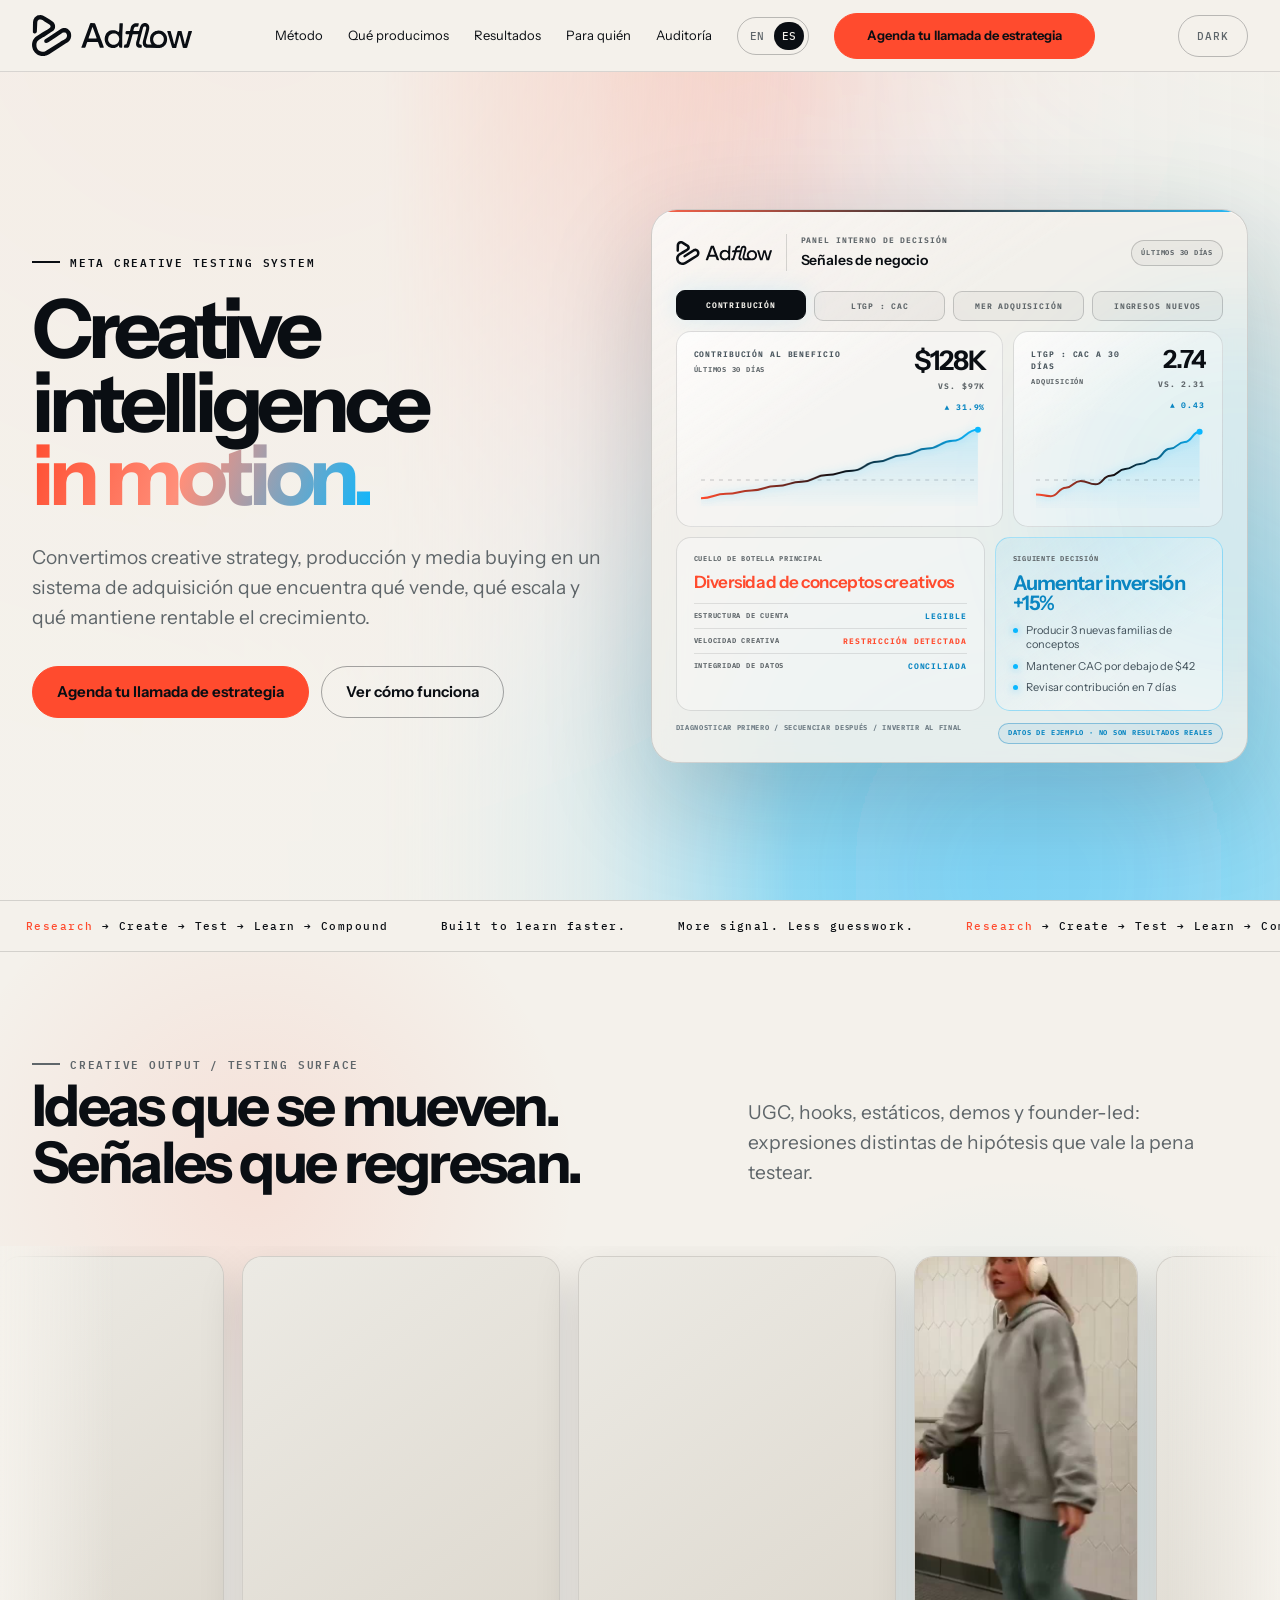
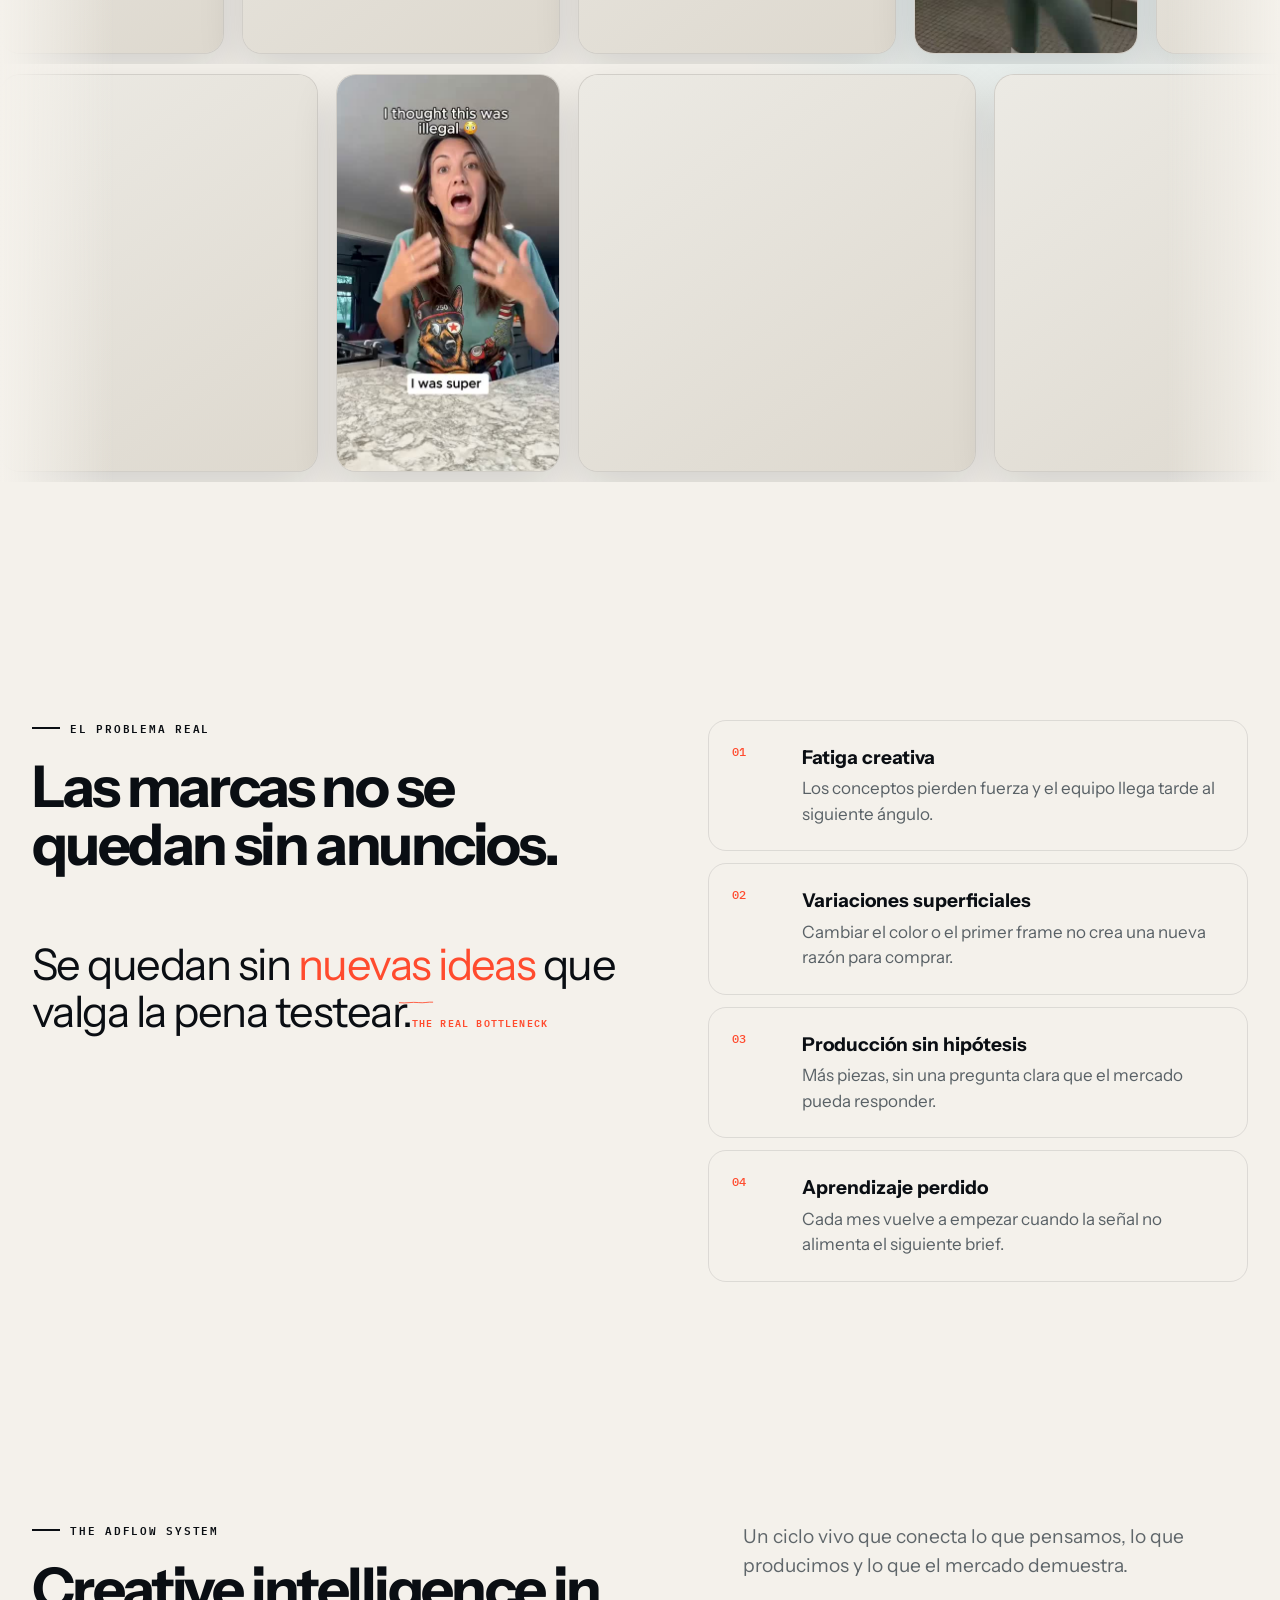
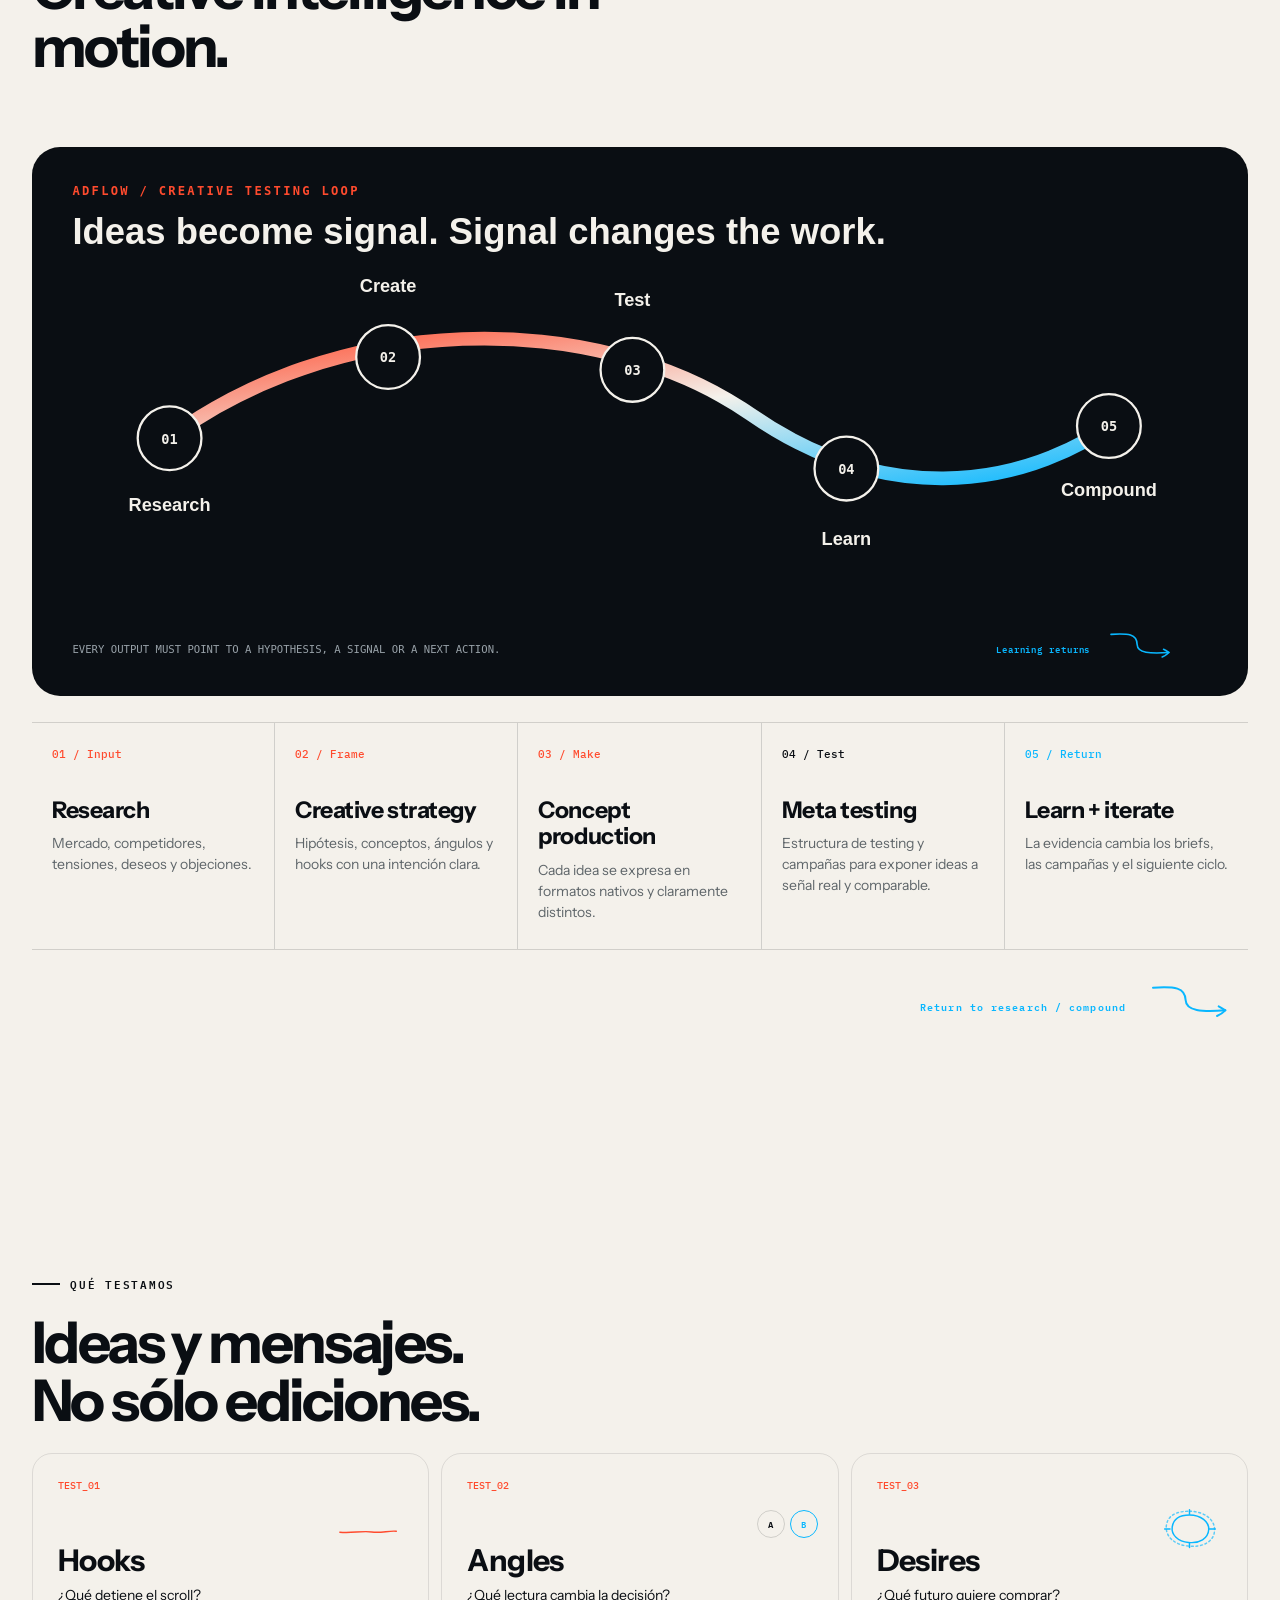
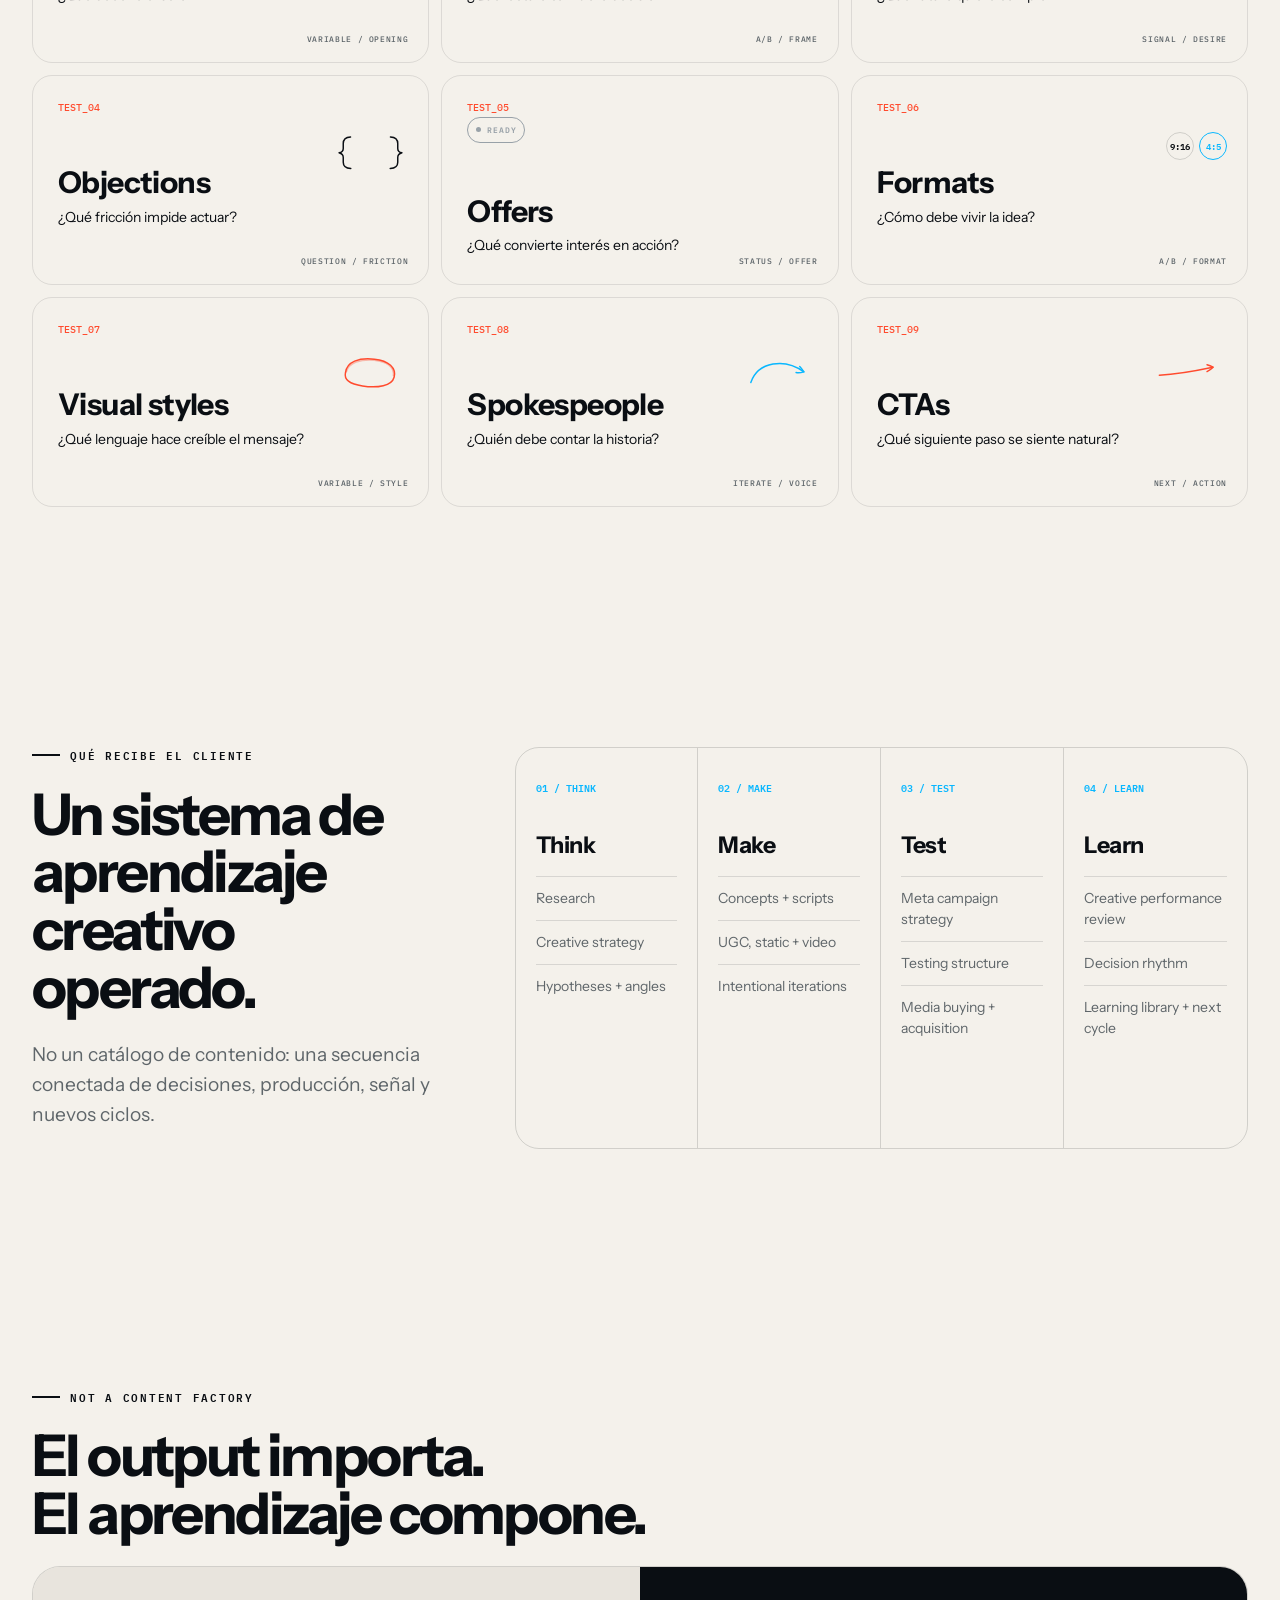
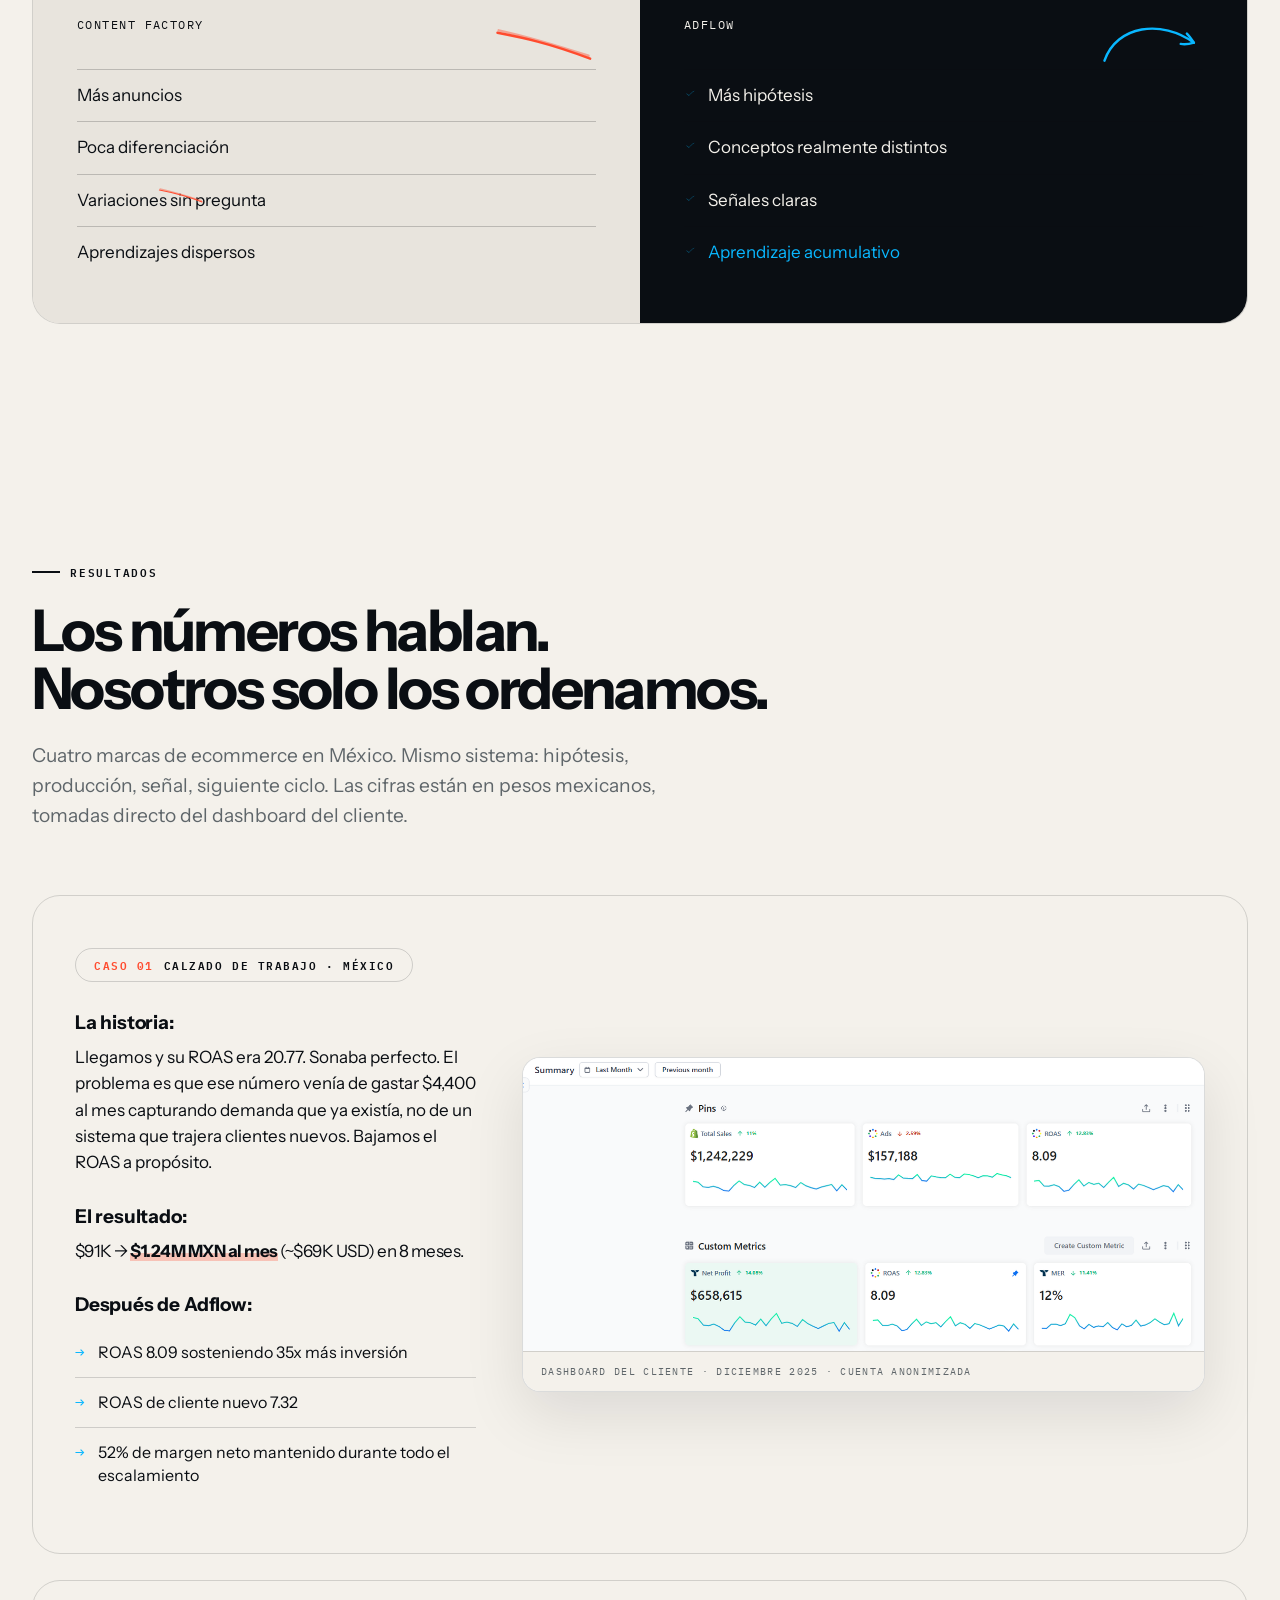
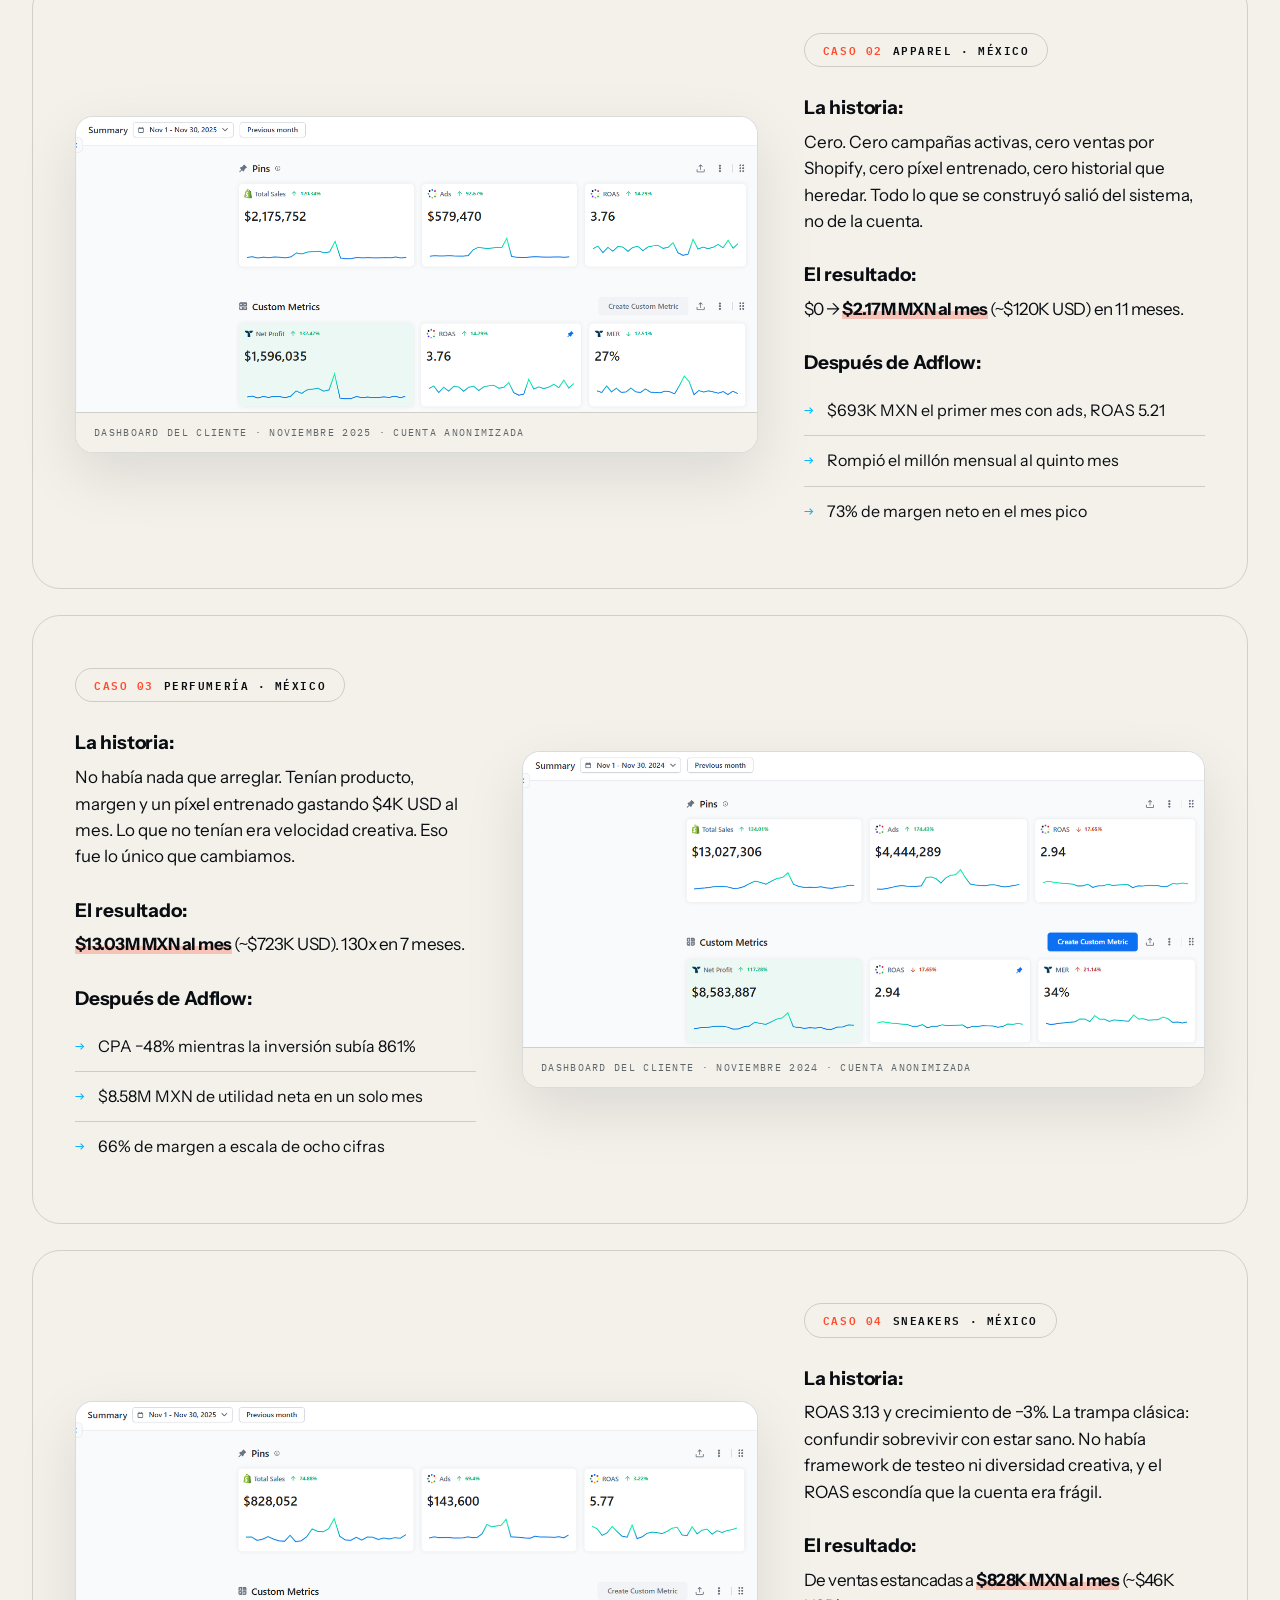
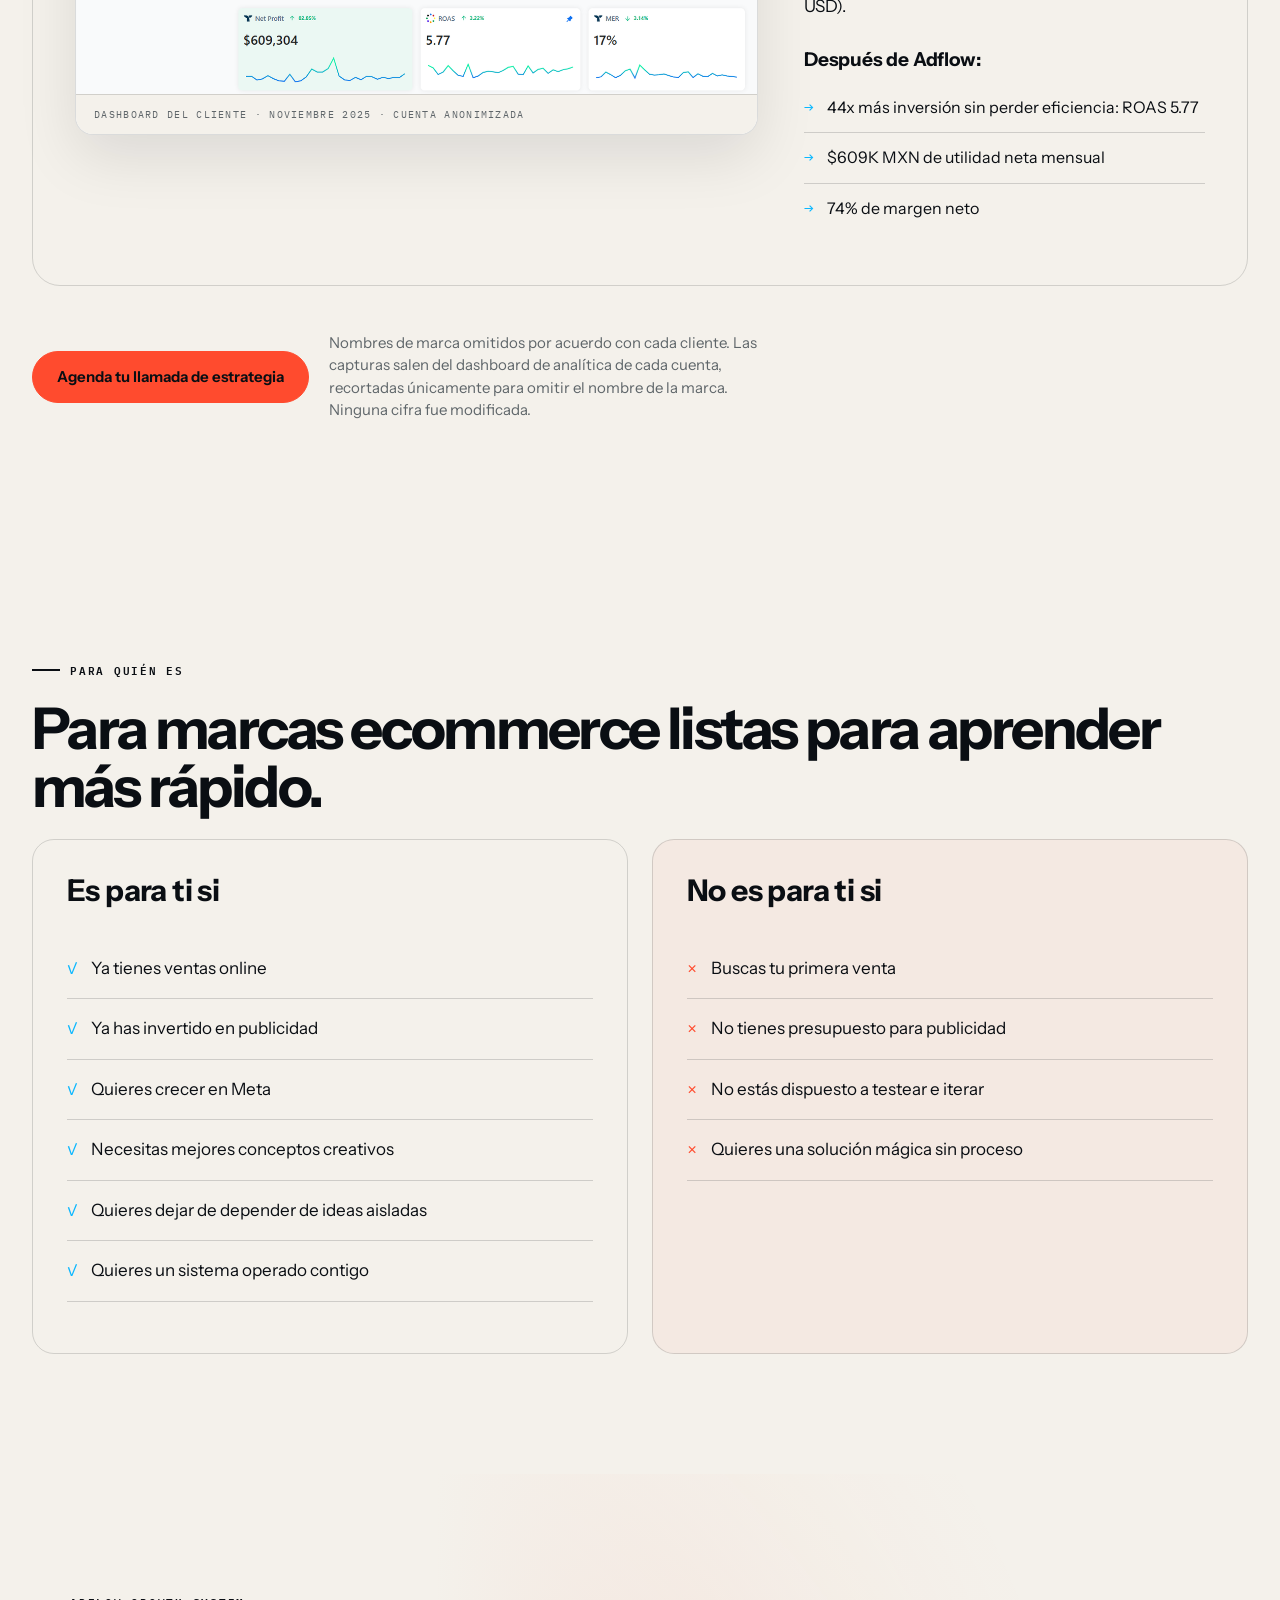
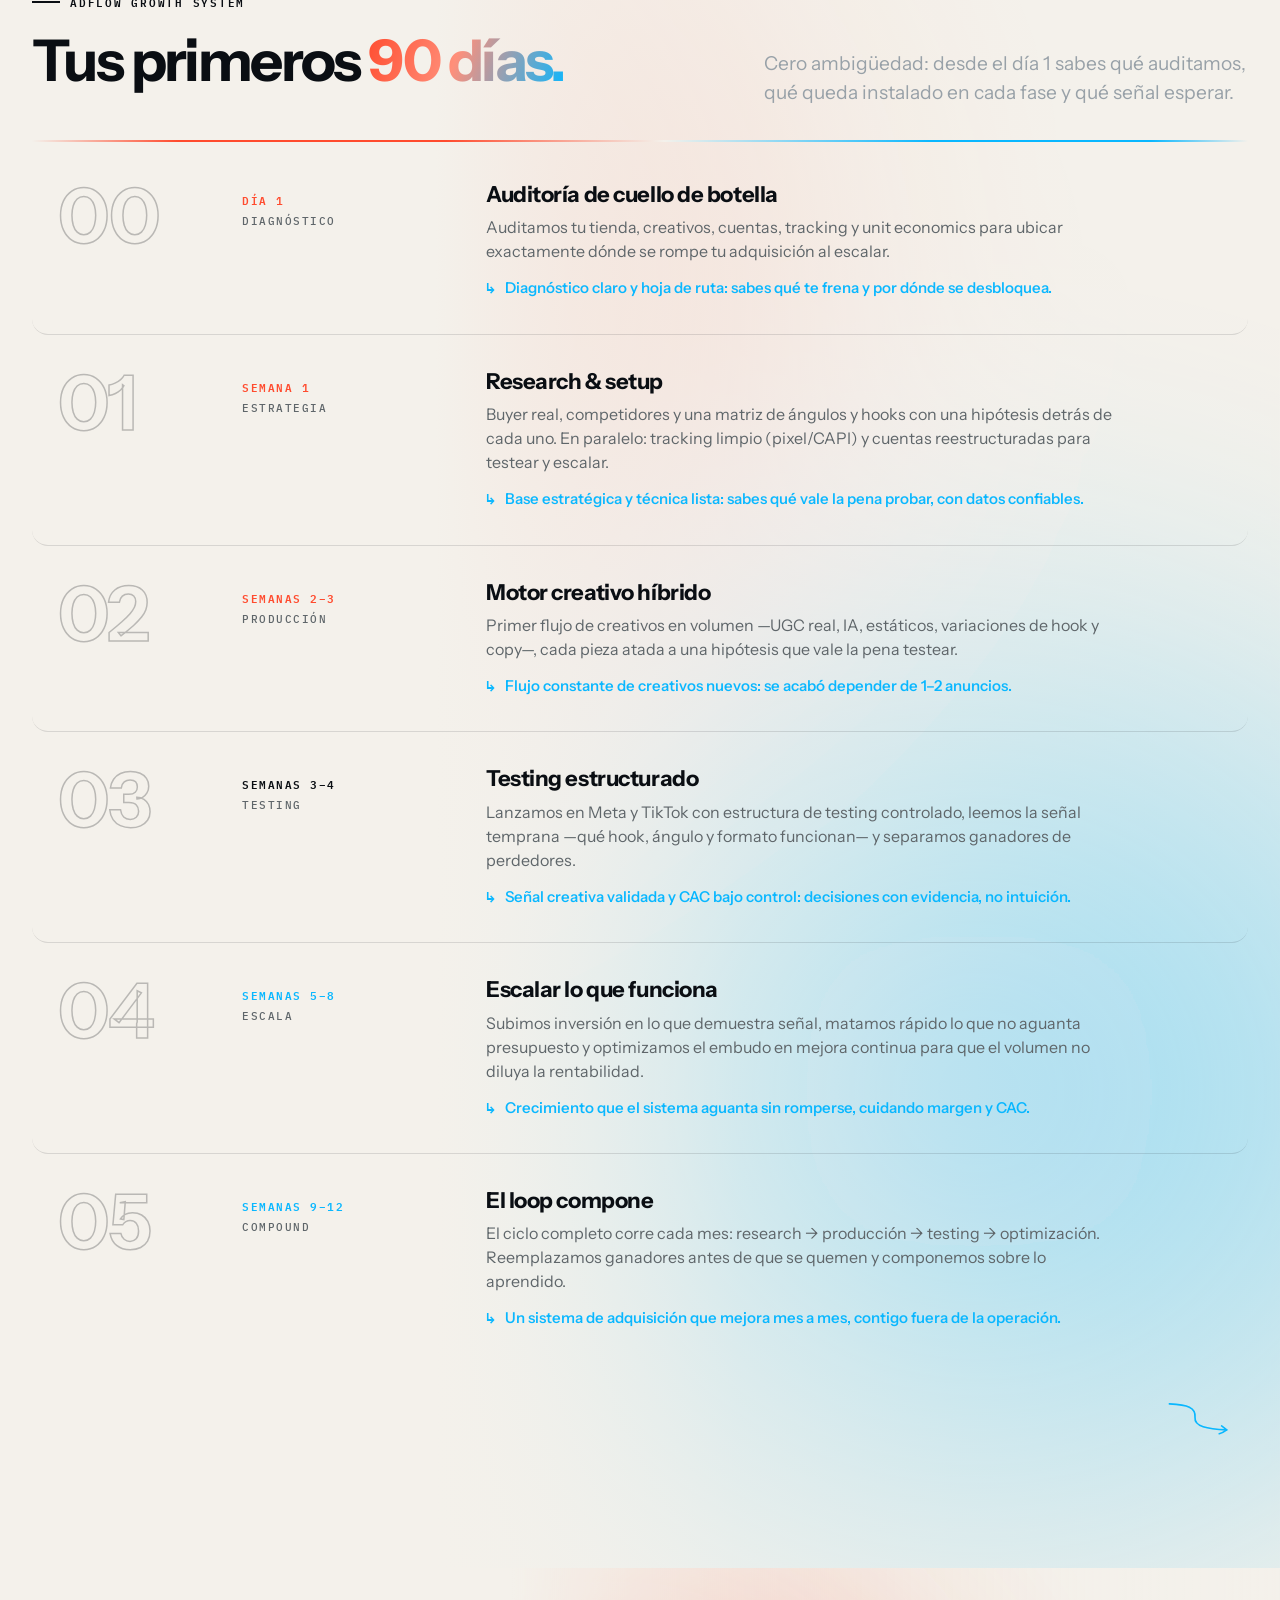
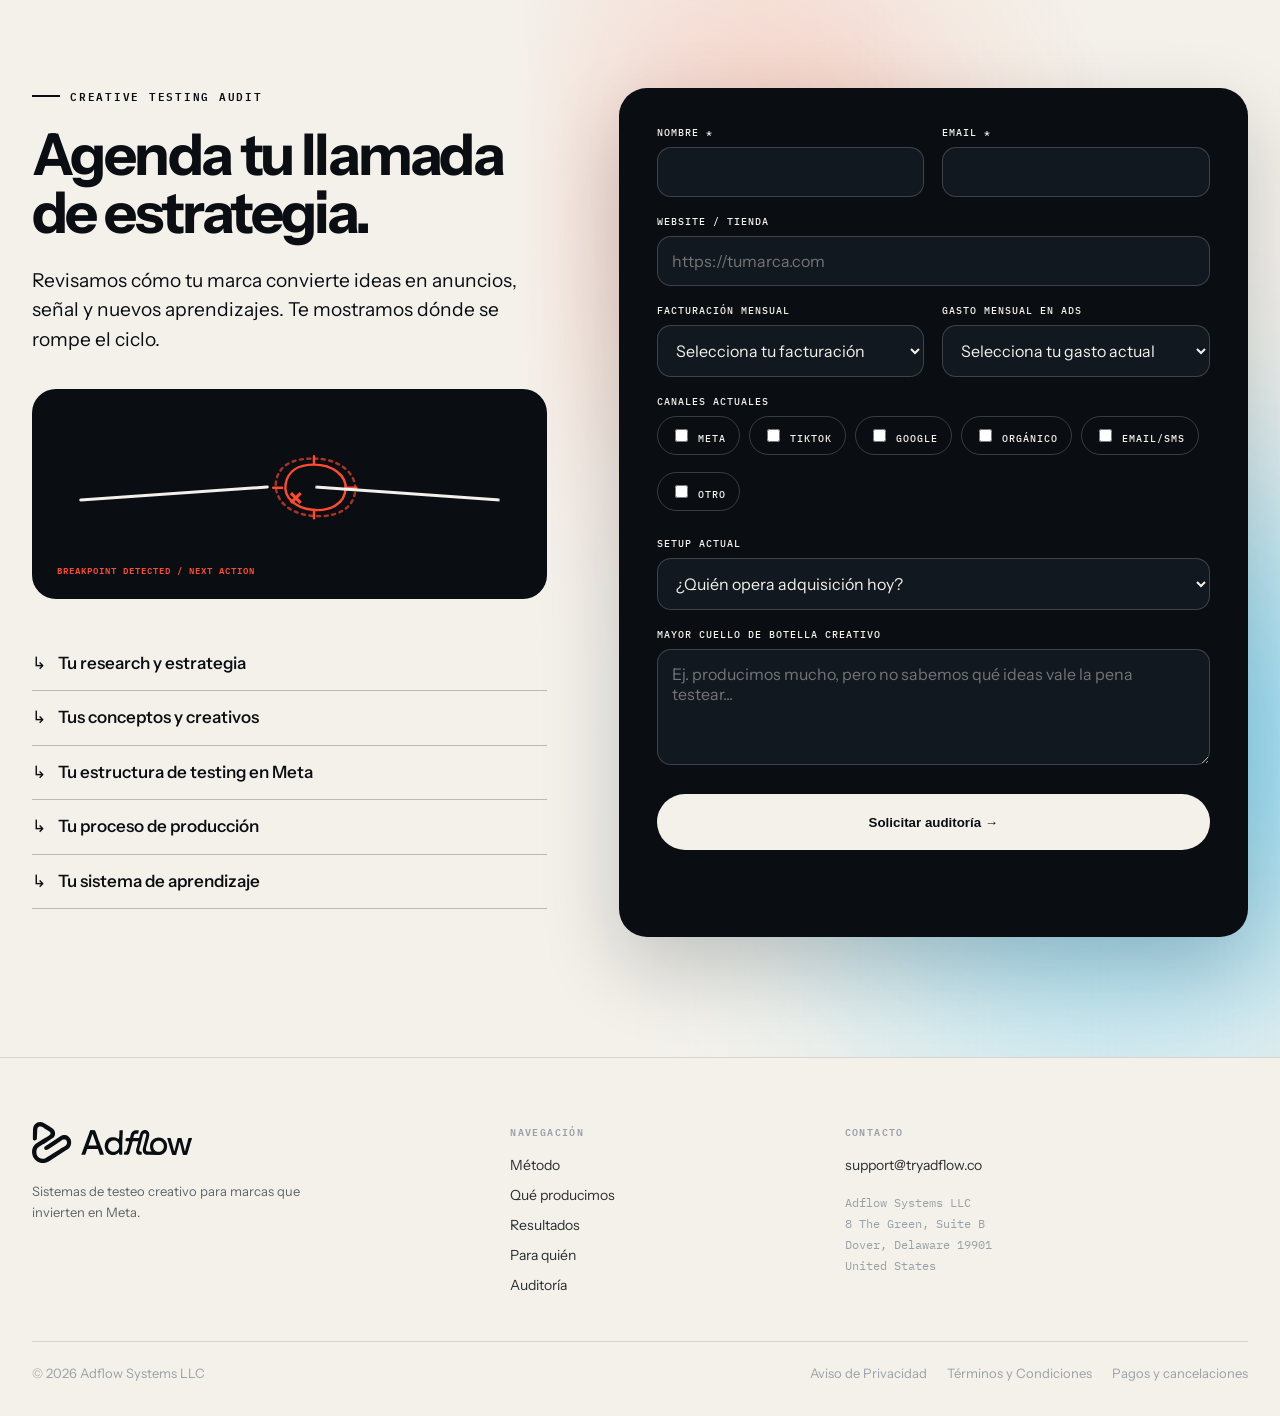
==== commit 8643ea73: "Nuevo CTA, y el VSL en un modal desde "Ver como funciona" - Los tres botones naranjas pasan de "Soli" ====
--- a/index.html
+++ b/index.html
@@ -498,11 +498,31 @@
     @media(max-width:900px){.ad-tile{height:330px}}
     @media(max-width:640px){.ad-tile{height:268px;border-radius:15px}}
     @media(prefers-reduced-motion:reduce){.ad-tile .tile-media{transition:none}}
+    /* ===== Modal del VSL ===== */
+    .video-modal{position:fixed;inset:0;z-index:300;display:grid;place-items:center;padding:20px}
+    .video-modal[hidden]{display:none}
+    .video-modal-backdrop{position:absolute;inset:0;background:rgba(4,7,10,.78);
+      -webkit-backdrop-filter:blur(10px);backdrop-filter:blur(10px)}
+    .video-modal-panel{position:relative;width:min(1000px,100%);border:1px solid rgba(244,241,235,.14);
+      border-radius:24px;background:var(--ink);box-shadow:0 40px 120px rgba(0,0,0,.55);
+      overflow:hidden;animation:vmIn .28s ease both}
+    .video-modal-frame{position:relative;width:100%;aspect-ratio:16/9;background:#05080b}
+    .video-modal-frame wistia-player{display:block;width:100%;height:100%}
+    .video-modal-close{position:absolute;top:14px;right:14px;z-index:3;width:40px;height:40px;
+      border:1px solid rgba(244,241,235,.28);border-radius:50%;background:rgba(10,14,19,.66);
+      -webkit-backdrop-filter:blur(6px);backdrop-filter:blur(6px);color:var(--ivory);
+      font:400 15px/1 var(--sans);cursor:pointer;transition:.2s}
+    .video-modal-close:hover{border-color:rgba(244,241,235,.6);background:rgba(10,14,19,.88)}
+    .video-modal-close:focus-visible{outline:3px solid var(--blue);outline-offset:2px}
+    @keyframes vmIn{from{opacity:0;transform:translateY(12px) scale(.985)}to{opacity:1;transform:none}}
+    @media(max-width:640px){.video-modal{padding:12px}.video-modal-panel{border-radius:16px}
+      .video-modal-close{top:8px;right:8px;width:34px;height:34px}}
+    @media(prefers-reduced-motion:reduce){.video-modal-panel{animation:none}}
   </style>
   <script src="assets/creatives/manifest.js"></script>
 </head>
 <body>
-  <nav aria-label="Principal"><div class="wrap"><a class="brand" href="#top"><img src="assets/adflow-lockup-ivory.svg" alt="Adflow"></a><div class="navlinks"><a data-i18n="nav_method" href="#method">Método</a><a data-i18n="nav_output" href="#outputs">Qué producimos</a><a data-i18n="nav_results" href="#resultados">Resultados</a><a data-i18n="nav_fit" href="#fit">Para quién</a><a data-i18n="nav_audit" href="#audit">Auditoría</a><div class="langs" aria-label="Idioma"><button class="lang" data-lang="en">EN</button><button class="lang active" data-lang="es">ES</button></div><a class="btn primary nav-cta" data-i18n="cta" href="#audit">Solicitar auditoría</a><button class="menu" aria-label="Abrir menú"><i></i><i></i><i></i></button></div><button class="theme-toggle" id="theme-toggle" aria-label="Cambiar tema claro/oscuro">Light</button></div></nav>
+  <nav aria-label="Principal"><div class="wrap"><a class="brand" href="#top"><img src="assets/adflow-lockup-ivory.svg" alt="Adflow"></a><div class="navlinks"><a data-i18n="nav_method" href="#method">Método</a><a data-i18n="nav_output" href="#outputs">Qué producimos</a><a data-i18n="nav_results" href="#resultados">Resultados</a><a data-i18n="nav_fit" href="#fit">Para quién</a><a data-i18n="nav_audit" href="#audit">Auditoría</a><div class="langs" aria-label="Idioma"><button class="lang" data-lang="en">EN</button><button class="lang active" data-lang="es">ES</button></div><a class="btn primary nav-cta" data-i18n="cta" href="#audit">Agenda tu llamada de estrategia</a><button class="menu" aria-label="Abrir menú"><i></i><i></i><i></i></button></div><button class="theme-toggle" id="theme-toggle" aria-label="Cambiar tema claro/oscuro">Light</button></div></nav>
   <main id="top">
     <section class="hero3 dark">
       <div class="hero3-bg" aria-hidden="true"></div>
@@ -512,7 +532,7 @@
           <p class="eyebrow">Meta creative testing system</p>
           <h1 data-i18n="hero_title">Creative intelligence<br><span class="signal-grad">in motion.</span></h1>
           <p class="lead" data-i18n="hero_copy">Convertimos creative strategy, producción y media buying en un sistema de adquisición que encuentra qué vende, qué escala y qué mantiene rentable el crecimiento.</p>
-          <div class="actions"><a class="btn primary" data-i18n="cta" href="#audit">Solicitar auditoría</a><a class="btn light" data-i18n="see_method" href="#method">Ver cómo funciona</a></div>
+          <div class="actions"><a class="btn primary" data-i18n="cta" href="#audit">Agenda tu llamada de estrategia</a><a class="btn light" data-i18n="see_method" href="#method" data-open-vsl>Ver cómo funciona</a></div>
         </div>
         <div class="panel-col">
           <section class="bs-panel" aria-label="Adflow Business Signals — panel de demostración con datos de ejemplo">
@@ -670,7 +690,7 @@
       </div>
 
       <div class="cases-foot">
-        <a class="btn primary" href="#audit" data-i18n="cta">Solicitar auditoría</a>
+        <a class="btn primary" href="#audit" data-i18n="cta">Agenda tu llamada de estrategia</a>
         <p class="muted" data-i18n="cases_note">Nombres de marca omitidos por acuerdo con cada cliente. Las capturas salen del dashboard de analítica de cada cuenta, recortadas únicamente para omitir el nombre de la marca. Ninguna cifra fue modificada.</p>
       </div>
     </div></section>
@@ -744,11 +764,11 @@
         <div class="roadmap-close"><span>Every cycle feeds the next one</span><i aria-hidden="true"></i></div>
       </div>
     </section>
-    <section class="section audit" id="audit"><div class="wrap audit-grid"><div><p class="eyebrow">Creative testing audit</p><h2 data-i18n="audit_title">Agenda una auditoría creativa.</h2><p class="lead" data-i18n="audit_copy">Revisamos cómo tu marca convierte ideas en anuncios, señal y nuevos aprendizajes. Te mostramos dónde se rompe el ciclo.</p><ul class="audit-points"><li>Tu research y estrategia</li><li>Tus conceptos y creativos</li><li>Tu estructura de testing en Meta</li><li>Tu proceso de producción</li><li>Tu sistema de aprendizaje</li></ul></div><form class="form" id="audit-form"><div class="fields"><div class="field-group"><label for="name">Nombre *</label><input id="name" name="name" autocomplete="name" required></div><div class="field-group"><label for="email">Email *</label><input id="email" name="email" type="email" autocomplete="email" required></div><div class="field-group full"><label for="website">Website / Tienda</label><input id="website" name="website" type="url" placeholder="https://tumarca.com"></div><div class="field-group"><label for="monthly_revenue">Facturación mensual</label><select id="monthly_revenue" name="monthly_revenue"><option value="" selected disabled>Selecciona tu facturación</option><option value="under-10k">Menos de $10,000/mes</option><option value="10k-30k">$10,000 - $30,000/mes</option><option value="30k-75k">$30,000 - $75,000/mes</option><option value="75k-150k">$75,000 - $150,000/mes</option><option value="150k-plus">$150,000+/mes</option></select></div><div class="field-group"><label for="monthly_spend">Gasto mensual en ads</label><select id="monthly_spend" name="monthly_spend"><option value="" selected disabled>Selecciona tu gasto actual</option><option value="under-5k">Menos de $5,000/mes</option><option value="5k-15k">$5,000 - $15,000/mes</option><option value="15k-30k">$15,000 - $30,000/mes</option><option value="30k-50k">$30,000 - $50,000/mes</option><option value="50k-plus">$50,000+/mes</option></select></div><div class="field-group full"><span class="group-label">Canales actuales</span><div class="checks"><label class="check"><input type="checkbox" name="current_channels" value="meta"> Meta</label><label class="check"><input type="checkbox" name="current_channels" value="tiktok"> TikTok</label><label class="check"><input type="checkbox" name="current_channels" value="google"> Google</label><label class="check"><input type="checkbox" name="current_channels" value="organic"> Orgánico</label><label class="check"><input type="checkbox" name="current_channels" value="email-sms"> Email/SMS</label><label class="check"><input type="checkbox" name="current_channels" value="other"> Otro</label></div></div><div class="field-group full"><label for="creative_setup">Setup actual</label><select id="creative_setup" name="creative_setup"><option value="" selected disabled>¿Quién opera adquisición hoy?</option><option value="in-house">Equipo interno</option><option value="agency">Agencia</option><option value="freelancers">Freelancers / Contractors</option><option value="founder">Lo hago yo mismo</option><option value="hybrid">Combinación de lo anterior</option></select></div><div class="field-group full"><label for="bottleneck">Mayor cuello de botella creativo</label><textarea id="bottleneck" name="bottleneck" placeholder="Ej. producimos mucho, pero no sabemos qué ideas vale la pena testear..."></textarea></div></div><button class="submit" type="submit" data-i18n="submit">Solicitar auditoría →</button><p class="status" role="status" aria-live="polite"></p></form></div></section>
+    <section class="section audit" id="audit"><div class="wrap audit-grid"><div><p class="eyebrow">Creative testing audit</p><h2 data-i18n="audit_title">Agenda tu llamada de estrategia.</h2><p class="lead" data-i18n="audit_copy">Revisamos cómo tu marca convierte ideas en anuncios, señal y nuevos aprendizajes. Te mostramos dónde se rompe el ciclo.</p><ul class="audit-points"><li>Tu research y estrategia</li><li>Tus conceptos y creativos</li><li>Tu estructura de testing en Meta</li><li>Tu proceso de producción</li><li>Tu sistema de aprendizaje</li></ul></div><form class="form" id="audit-form"><div class="fields"><div class="field-group"><label for="name">Nombre *</label><input id="name" name="name" autocomplete="name" required></div><div class="field-group"><label for="email">Email *</label><input id="email" name="email" type="email" autocomplete="email" required></div><div class="field-group full"><label for="website">Website / Tienda</label><input id="website" name="website" type="url" placeholder="https://tumarca.com"></div><div class="field-group"><label for="monthly_revenue">Facturación mensual</label><select id="monthly_revenue" name="monthly_revenue"><option value="" selected disabled>Selecciona tu facturación</option><option value="under-10k">Menos de $10,000/mes</option><option value="10k-30k">$10,000 - $30,000/mes</option><option value="30k-75k">$30,000 - $75,000/mes</option><option value="75k-150k">$75,000 - $150,000/mes</option><option value="150k-plus">$150,000+/mes</option></select></div><div class="field-group"><label for="monthly_spend">Gasto mensual en ads</label><select id="monthly_spend" name="monthly_spend"><option value="" selected disabled>Selecciona tu gasto actual</option><option value="under-5k">Menos de $5,000/mes</option><option value="5k-15k">$5,000 - $15,000/mes</option><option value="15k-30k">$15,000 - $30,000/mes</option><option value="30k-50k">$30,000 - $50,000/mes</option><option value="50k-plus">$50,000+/mes</option></select></div><div class="field-group full"><span class="group-label">Canales actuales</span><div class="checks"><label class="check"><input type="checkbox" name="current_channels" value="meta"> Meta</label><label class="check"><input type="checkbox" name="current_channels" value="tiktok"> TikTok</label><label class="check"><input type="checkbox" name="current_channels" value="google"> Google</label><label class="check"><input type="checkbox" name="current_channels" value="organic"> Orgánico</label><label class="check"><input type="checkbox" name="current_channels" value="email-sms"> Email/SMS</label><label class="check"><input type="checkbox" name="current_channels" value="other"> Otro</label></div></div><div class="field-group full"><label for="creative_setup">Setup actual</label><select id="creative_setup" name="creative_setup"><option value="" selected disabled>¿Quién opera adquisición hoy?</option><option value="in-house">Equipo interno</option><option value="agency">Agencia</option><option value="freelancers">Freelancers / Contractors</option><option value="founder">Lo hago yo mismo</option><option value="hybrid">Combinación de lo anterior</option></select></div><div class="field-group full"><label for="bottleneck">Mayor cuello de botella creativo</label><textarea id="bottleneck" name="bottleneck" placeholder="Ej. producimos mucho, pero no sabemos qué ideas vale la pena testear..."></textarea></div></div><button class="submit" type="submit" data-i18n="submit">Solicitar auditoría →</button><p class="status" role="status" aria-live="polite"></p></form></div></section>
   </main>
   <footer><div class="wrap"><div class="foot-top"><div><img src="assets/adflow-lockup-ivory.svg" alt="Adflow"><p data-i18n="foot_tagline">Sistemas de testeo creativo para marcas que invierten en Meta.</p></div><div class="foot-col"><h4 data-i18n="foot_nav">Navegación</h4><a href="#method" data-i18n="nav_method">Método</a><a href="#outputs" data-i18n="nav_output">Qué producimos</a><a href="#resultados" data-i18n="nav_results">Resultados</a><a href="#fit" data-i18n="nav_fit">Para quién</a><a href="#audit" data-i18n="nav_audit">Auditoría</a></div><div class="foot-col"><h4 data-i18n="foot_contact">Contacto</h4><a href="mailto:support@tryadflow.co">support@tryadflow.co</a><address class="foot-entity">Adflow Systems LLC<br>8 The Green, Suite B<br>Dover, Delaware 19901<br>United States</address></div></div><div class="foot-bottom"><span>&copy; 2026 Adflow Systems LLC</span><span class="push"></span><a href="privacy.html" data-i18n="foot_privacy">Aviso de Privacidad</a><a href="terms.html" data-i18n="foot_terms">Términos y Condiciones</a><a href="refunds.html" data-i18n="foot_refunds">Pagos y cancelaciones</a></div></div></footer>
   <script>
-    const translations={es:{},en:{case1_n:'Case 01',case2_n:'Case 02',case3_n:'Case 03',case4_n:'Case 04',nav_results:'Results',cases_eyebrow:'Results',cases_title:'The numbers talk.<br>We just put them in order.',cases_copy:'Four ecommerce brands in Mexico. Same system: hypotheses, production, signal, next cycle. Figures are in Mexican pesos, pulled straight from the client dashboard.',case_story:'The story:',case_result:'The result:',case_after:'After Adflow:',case1_tag:'Work footwear · Mexico',case1_story:'We walked in and their ROAS was 20.77. Sounded perfect. The problem is that number came from spending $4,400 a month harvesting demand that already existed — not from a system bringing in new customers. We lowered the ROAS on purpose.',case1_result:'$91K → <b>$1.24M MXN/month</b> (~$69K USD) in 8 months.',case1_a1:'8.09 ROAS while sustaining 35x the spend',case1_a2:'7.32 new-customer ROAS',case1_a3:'52% net margin held through the entire scale-up',case1_cap:'Client dashboard · December 2025 · account anonymized',case2_tag:'Apparel · Mexico',case2_story:'Zero. Zero live campaigns, zero Shopify sales, zero trained pixel, zero history to inherit. Everything that got built came from the system, not from the account.',case2_result:'$0 → <b>$2.17M MXN/month</b> (~$120K USD) in 11 months.',case2_a1:'$693K MXN in the first month running ads, 5.21 ROAS',case2_a2:'Broke a million pesos a month by month five',case2_a3:'73% net margin in the peak month',case2_cap:'Client dashboard · November 2025 · account anonymized',case3_tag:'Fragrance · Mexico',case3_story:'There was nothing to fix. They had product, margin and a trained pixel spending $4K USD a month. What they did not have was creative velocity. That was the only thing we changed.',case3_result:'<b>$13.03M MXN/month</b> (~$723K USD). 130x in 7 months.',case3_a1:'CPA down 48% while spend went up 861%',case3_a2:'$8.58M MXN in net profit in a single month',case3_a3:'66% margin at eight-figure scale',case3_cap:'Client dashboard · November 2024 · account anonymized',case4_tag:'Sneakers · Mexico',case4_story:'3.13 ROAS and −3% growth. The classic trap: mistaking survival for health. No testing framework, no creative diversity — and the ROAS hid how fragile the account was.',case4_result:'From stagnant sales to <b>$828K MXN/month</b> (~$46K USD).',case4_a1:'44x the spend with no loss in efficiency: 5.77 ROAS',case4_a2:'$609K MXN in net profit per month',case4_a3:'74% net margin',case4_cap:'Client dashboard · November 2025 · account anonymized',cases_note:'Brand names withheld by agreement with each client. Screenshots come straight from each account’s analytics dashboard, cropped only to leave out the brand name. No figure was altered.',foot_tagline:'Creative testing systems for brands advertising on Meta.',foot_nav:'Navigation',foot_contact:'Contact',foot_privacy:'Privacy Policy',foot_terms:'Terms and Conditions',foot_refunds:'Billing &amp; cancellations',nav_method:'Method',nav_output:'What we make',nav_fit:'Who it’s for',nav_audit:'Audit',cta:'Request an audit',see_method:'See how it works',hero_title:'Creative intelligence<br><span class="signal-grad">in motion.</span>',hero_copy:'We turn creative strategy, production and media buying into an acquisition system that finds what sells, what scales and what keeps growth profitable.',output_eyebrow:'Creative output / testing surface',output_title:'Ideas in motion.<br>Signal that returns.',output_copy:'UGC, hooks, statics, demos and founder-led: distinct expressions of hypotheses worth testing.',problem_eyebrow:'The real problem',problem_title:'Brands don’t run out of ads.',problem_statement:'They run out of <em>new ideas</em> worth testing.',p1t:'Creative fatigue',p1c:'Concepts lose force and the team arrives late to the next angle.',p2t:'Surface-level variations',p2c:'Changing a color or first frame does not create a new reason to buy.',p3t:'Production without hypotheses',p3c:'More assets, without a clear question the market can answer.',p4t:'Learning gets lost',p4c:'Every month starts over when signal does not feed the next brief.',method_title:'Creative intelligence in motion.',method_copy:'A living cycle connecting what we think, what we make and what the market proves.',m1:'Market, competitors, tensions, desires and objections.',m2:'Hypotheses, concepts, angles and hooks with clear intent.',m3:'Each idea becomes distinct, native executions.',m4:'Structure that exposes ideas to real, comparable signal.',m5:'Evidence changes briefs, ads and the next cycle.',testing_eyebrow:'What we test',testing_title:'Ideas and messages.<br>Not just edits.',receive_eyebrow:'What clients receive',receive_title:'An operated creative learning system.',receive_copy:'Not a content catalog: a connected sequence of decisions, production, signal and new cycles.',compare_title:'Output matters.<br>Learning compounds.',fit_eyebrow:'Who it’s for',fit_title:'For ecommerce brands ready to learn faster.',fit_yes:'It’s for you if',fit_no:'It’s not for you if',audit_title:'Book a creative audit.',audit_copy:'We review how your brand turns ideas into ads, signal and new learning. We show you where the cycle breaks.',submit:'Request audit →'}};
+    const translations={es:{},en:{case1_n:'Case 01',case2_n:'Case 02',case3_n:'Case 03',case4_n:'Case 04',nav_results:'Results',cases_eyebrow:'Results',cases_title:'The numbers talk.<br>We just put them in order.',cases_copy:'Four ecommerce brands in Mexico. Same system: hypotheses, production, signal, next cycle. Figures are in Mexican pesos, pulled straight from the client dashboard.',case_story:'The story:',case_result:'The result:',case_after:'After Adflow:',case1_tag:'Work footwear · Mexico',case1_story:'We walked in and their ROAS was 20.77. Sounded perfect. The problem is that number came from spending $4,400 a month harvesting demand that already existed — not from a system bringing in new customers. We lowered the ROAS on purpose.',case1_result:'$91K → <b>$1.24M MXN/month</b> (~$69K USD) in 8 months.',case1_a1:'8.09 ROAS while sustaining 35x the spend',case1_a2:'7.32 new-customer ROAS',case1_a3:'52% net margin held through the entire scale-up',case1_cap:'Client dashboard · December 2025 · account anonymized',case2_tag:'Apparel · Mexico',case2_story:'Zero. Zero live campaigns, zero Shopify sales, zero trained pixel, zero history to inherit. Everything that got built came from the system, not from the account.',case2_result:'$0 → <b>$2.17M MXN/month</b> (~$120K USD) in 11 months.',case2_a1:'$693K MXN in the first month running ads, 5.21 ROAS',case2_a2:'Broke a million pesos a month by month five',case2_a3:'73% net margin in the peak month',case2_cap:'Client dashboard · November 2025 · account anonymized',case3_tag:'Fragrance · Mexico',case3_story:'There was nothing to fix. They had product, margin and a trained pixel spending $4K USD a month. What they did not have was creative velocity. That was the only thing we changed.',case3_result:'<b>$13.03M MXN/month</b> (~$723K USD). 130x in 7 months.',case3_a1:'CPA down 48% while spend went up 861%',case3_a2:'$8.58M MXN in net profit in a single month',case3_a3:'66% margin at eight-figure scale',case3_cap:'Client dashboard · November 2024 · account anonymized',case4_tag:'Sneakers · Mexico',case4_story:'3.13 ROAS and −3% growth. The classic trap: mistaking survival for health. No testing framework, no creative diversity — and the ROAS hid how fragile the account was.',case4_result:'From stagnant sales to <b>$828K MXN/month</b> (~$46K USD).',case4_a1:'44x the spend with no loss in efficiency: 5.77 ROAS',case4_a2:'$609K MXN in net profit per month',case4_a3:'74% net margin',case4_cap:'Client dashboard · November 2025 · account anonymized',cases_note:'Brand names withheld by agreement with each client. Screenshots come straight from each account’s analytics dashboard, cropped only to leave out the brand name. No figure was altered.',foot_tagline:'Creative testing systems for brands advertising on Meta.',foot_nav:'Navigation',foot_contact:'Contact',foot_privacy:'Privacy Policy',foot_terms:'Terms and Conditions',foot_refunds:'Billing &amp; cancellations',nav_method:'Method',nav_output:'What we make',nav_fit:'Who it’s for',nav_audit:'Audit',cta:'Book your strategy call',see_method:'Learn how it works',hero_title:'Creative intelligence<br><span class="signal-grad">in motion.</span>',hero_copy:'We turn creative strategy, production and media buying into an acquisition system that finds what sells, what scales and what keeps growth profitable.',output_eyebrow:'Creative output / testing surface',output_title:'Ideas in motion.<br>Signal that returns.',output_copy:'UGC, hooks, statics, demos and founder-led: distinct expressions of hypotheses worth testing.',problem_eyebrow:'The real problem',problem_title:'Brands don’t run out of ads.',problem_statement:'They run out of <em>new ideas</em> worth testing.',p1t:'Creative fatigue',p1c:'Concepts lose force and the team arrives late to the next angle.',p2t:'Surface-level variations',p2c:'Changing a color or first frame does not create a new reason to buy.',p3t:'Production without hypotheses',p3c:'More assets, without a clear question the market can answer.',p4t:'Learning gets lost',p4c:'Every month starts over when signal does not feed the next brief.',method_title:'Creative intelligence in motion.',method_copy:'A living cycle connecting what we think, what we make and what the market proves.',m1:'Market, competitors, tensions, desires and objections.',m2:'Hypotheses, concepts, angles and hooks with clear intent.',m3:'Each idea becomes distinct, native executions.',m4:'Structure that exposes ideas to real, comparable signal.',m5:'Evidence changes briefs, ads and the next cycle.',testing_eyebrow:'What we test',testing_title:'Ideas and messages.<br>Not just edits.',receive_eyebrow:'What clients receive',receive_title:'An operated creative learning system.',receive_copy:'Not a content catalog: a connected sequence of decisions, production, signal and new cycles.',compare_title:'Output matters.<br>Learning compounds.',fit_eyebrow:'Who it’s for',fit_title:'For ecommerce brands ready to learn faster.',fit_yes:'It’s for you if',fit_no:'It’s not for you if',audit_title:'Book your strategy call.',audit_copy:'We review how your brand turns ideas into ads, signal and new learning. We show you where the cycle breaks.',submit:'Request audit →'}};
             translations.es.m4='Estructura de testing y campañas para exponer ideas a señal real y comparable.';
     translations.es.m5='La evidencia cambia los briefs, las campañas y el siguiente ciclo.';
     translations.en.m4='A Meta testing and campaign structure that exposes ideas to real, comparable signal.';
@@ -837,6 +857,72 @@
       },{rootMargin:'250px 0px'});
       tiles.forEach(el=>io.observe(el));
     })();
+
+    // ===== Modal del VSL (Wistia) =====
+    // Los scripts de Wistia se inyectan en la PRIMERA apertura: el sitio no
+    // carga ningun script externo de entrada y no queremos pagar ese costo
+    // por un video que puede que nadie abra.
+    (()=>{
+      const MEDIA='v9tbahv5p8';
+      // Este script vive a mitad del body; el modal se declara mas abajo,
+      // asi que hay que esperar a que el DOM termine de parsearse.
+      const arranca=()=>{
+      const modal=document.getElementById('vsl-modal');
+      const mount=document.getElementById('vsl-mount');
+      const openers=document.querySelectorAll('[data-open-vsl]');
+      if(!modal||!mount||!openers.length)return;
+      let cargado=false,previo=null;
+
+      const inyectar=()=>{
+        if(cargado)return; cargado=true;
+        const st=document.createElement('style');
+        st.textContent=`wistia-player[media-id='${MEDIA}']:not(:defined){background:center/contain no-repeat `
+          +`url('https://fast.wistia.com/embed/medias/${MEDIA}/swatch');display:block;filter:blur(5px);padding-top:56.25%}`;
+        document.head.appendChild(st);
+        const s1=document.createElement('script');
+        s1.src='https://fast.wistia.com/player.js'; s1.async=true; document.head.appendChild(s1);
+        const s2=document.createElement('script');
+        s2.src=`https://fast.wistia.com/embed/${MEDIA}.js`; s2.async=true; s2.type='module';
+        document.head.appendChild(s2);
+        const el=document.createElement('wistia-player');
+        el.setAttribute('media-id',MEDIA);
+        el.setAttribute('aspect','1.7777777777777777');
+        el.setAttribute('player-color','ff4b2e');  // si no, los controles salen verde limon
+        mount.appendChild(el);
+      };
+      const player=()=>mount.querySelector('wistia-player');
+
+      const abrir=ev=>{
+        if(ev)ev.preventDefault();
+        previo=document.activeElement;
+        inyectar();
+        modal.hidden=false;
+        document.body.style.overflow='hidden';
+        modal.querySelector('.video-modal-close').focus();
+        // el componente tarda en definirse en la primera apertura
+        let intentos=0;
+        const arrancar=()=>{
+          const p=player();
+          if(p&&typeof p.play==='function'){try{p.play()}catch(e){}return;}
+          if(++intentos<20)setTimeout(arrancar,200);
+        };
+        setTimeout(arrancar,300);
+      };
+      const cerrar=()=>{
+        const p=player();
+        if(p&&typeof p.pause==='function'){try{p.pause()}catch(e){}}
+        modal.hidden=true;
+        document.body.style.overflow='';
+        if(previo&&previo.focus)previo.focus();
+      };
+
+      openers.forEach(b=>b.addEventListener('click',abrir));
+      modal.querySelectorAll('[data-vsl-close]').forEach(x=>x.addEventListener('click',cerrar));
+      document.addEventListener('keydown',e=>{if(e.key==='Escape'&&!modal.hidden)cerrar();});
+      };
+      if(document.readyState==='loading')document.addEventListener('DOMContentLoaded',arranca);
+      else arranca();
+    })();
     const statement=document.querySelector('[data-i18n="problem_statement"]');statement.innerHTML='Se quedan sin <span class="marked-idea">nuevas ideas'+AnnotationUnderline('red',false)+'</span> que valga la pena testear.<span class="bottleneck-label">THE REAL BOTTLENECK</span>';
     translations.es.problem_statement=statement.innerHTML;
     translations.en.problem_statement='They run out of <span class="marked-idea">new ideas'+AnnotationUnderline('red',false)+'</span> worth testing.<span class="bottleneck-label">THE REAL BOTTLENECK</span>';
@@ -1168,5 +1254,12 @@
 
   </script>
   <script src="assets/signal-cursor.js" defer></script>
+<div class="video-modal" id="vsl-modal" hidden role="dialog" aria-modal="true" aria-label="Video: cómo funciona Adflow">
+  <div class="video-modal-backdrop" data-vsl-close></div>
+  <div class="video-modal-panel">
+    <button class="video-modal-close" type="button" data-vsl-close aria-label="Cerrar video">&#10005;</button>
+    <div class="video-modal-frame" id="vsl-mount"></div>
+  </div>
+</div>
 </body>
 </html>
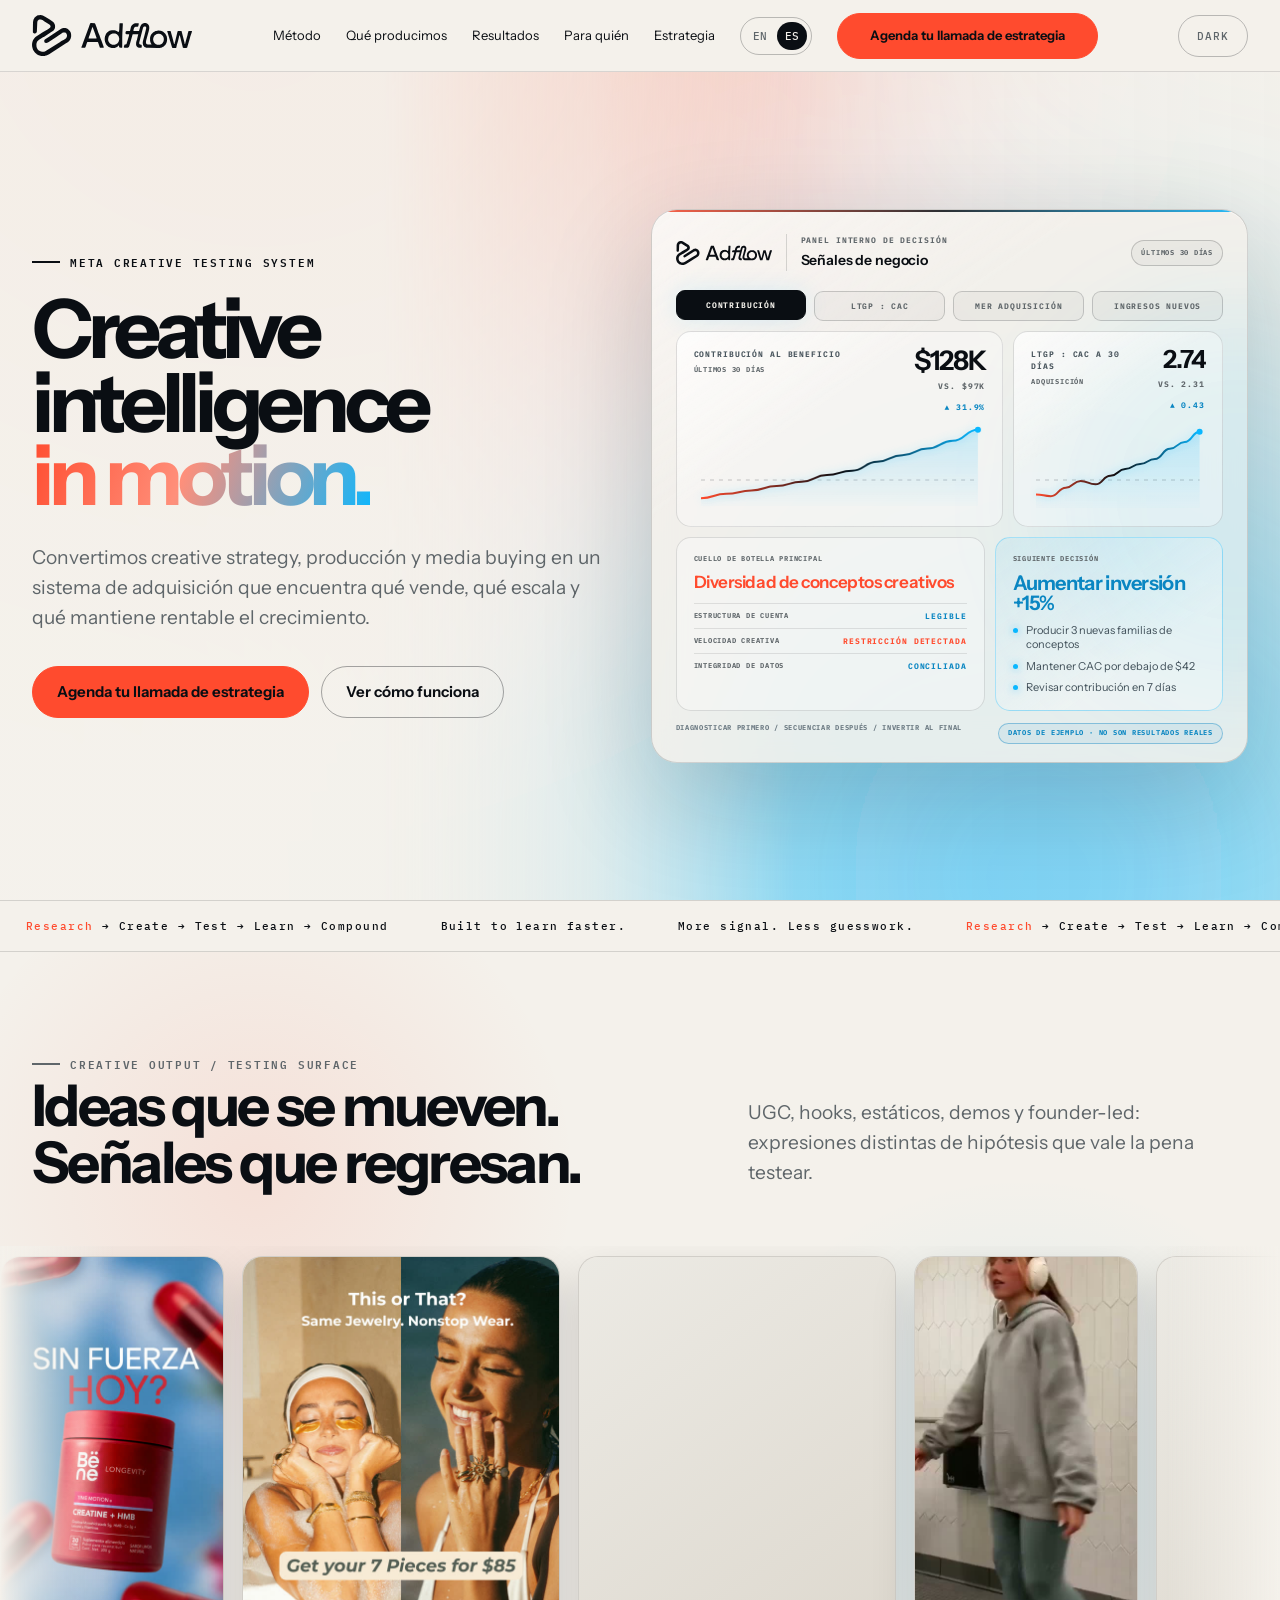
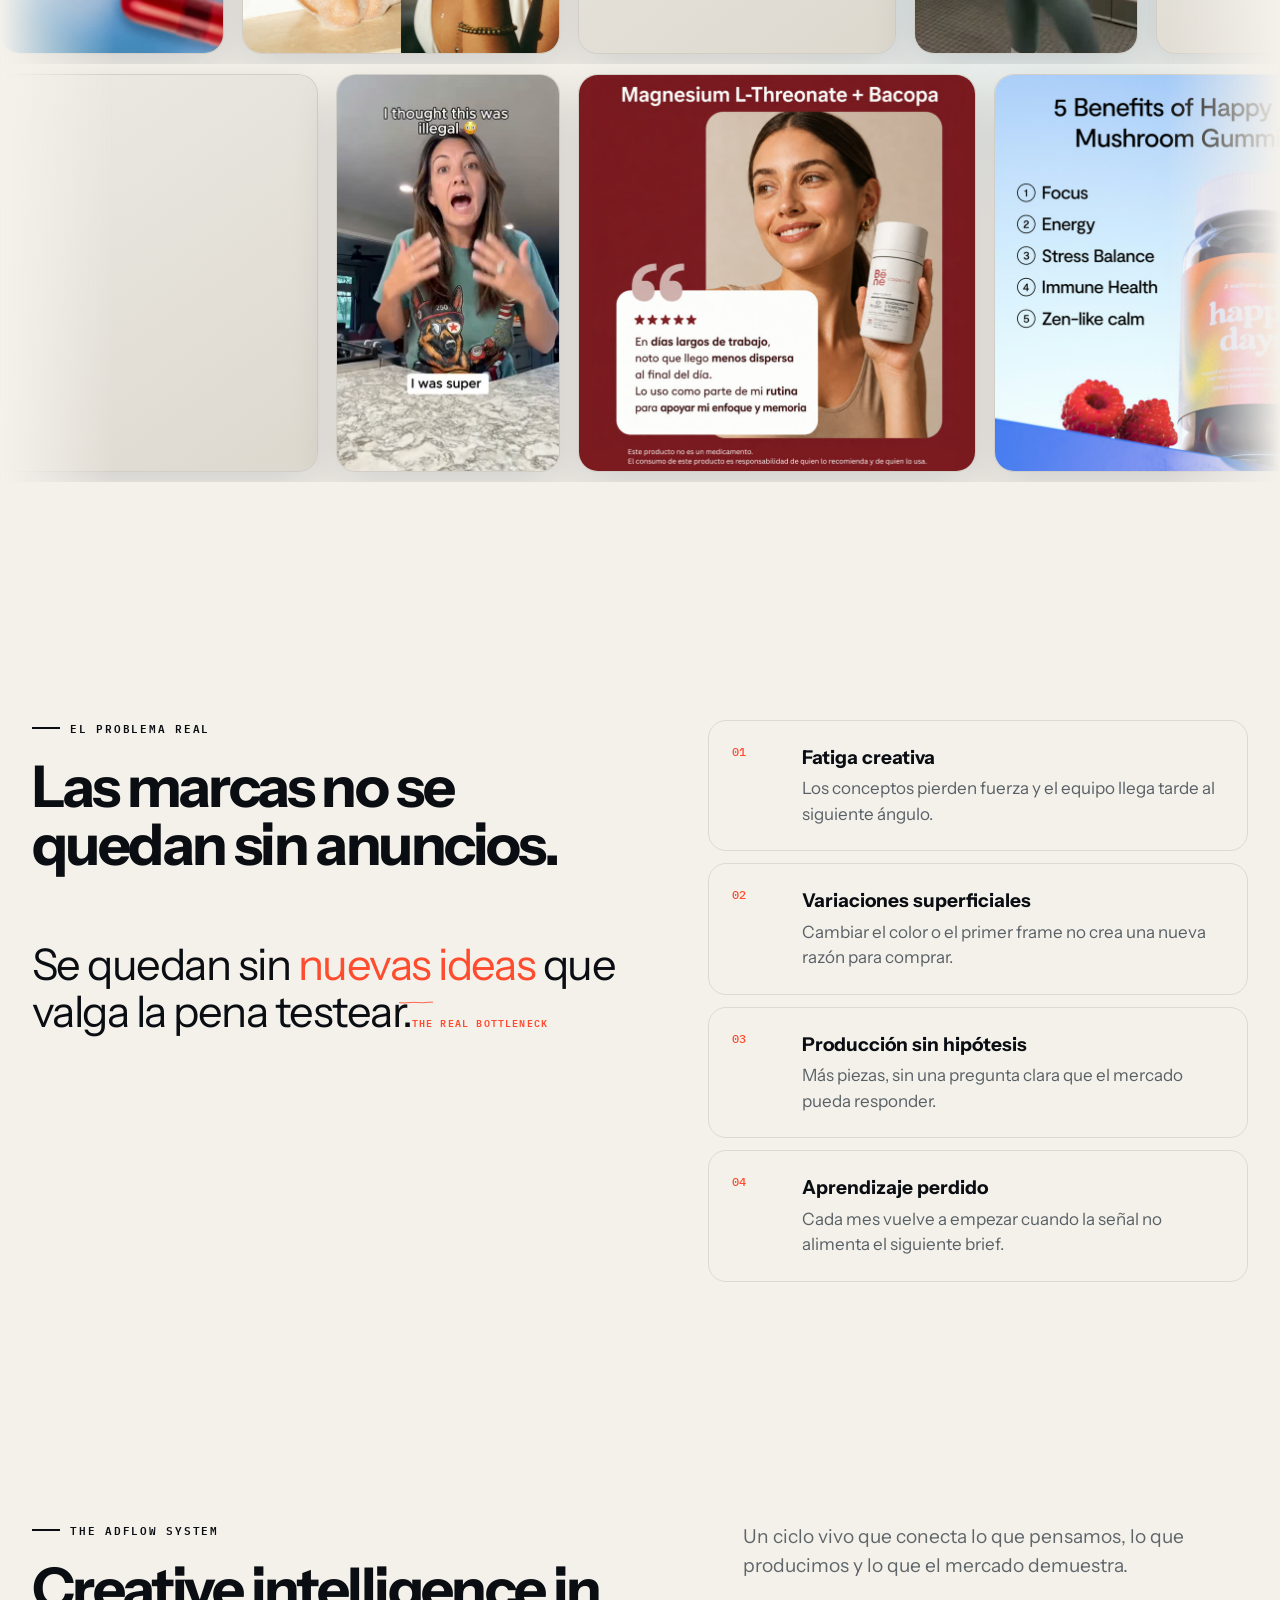
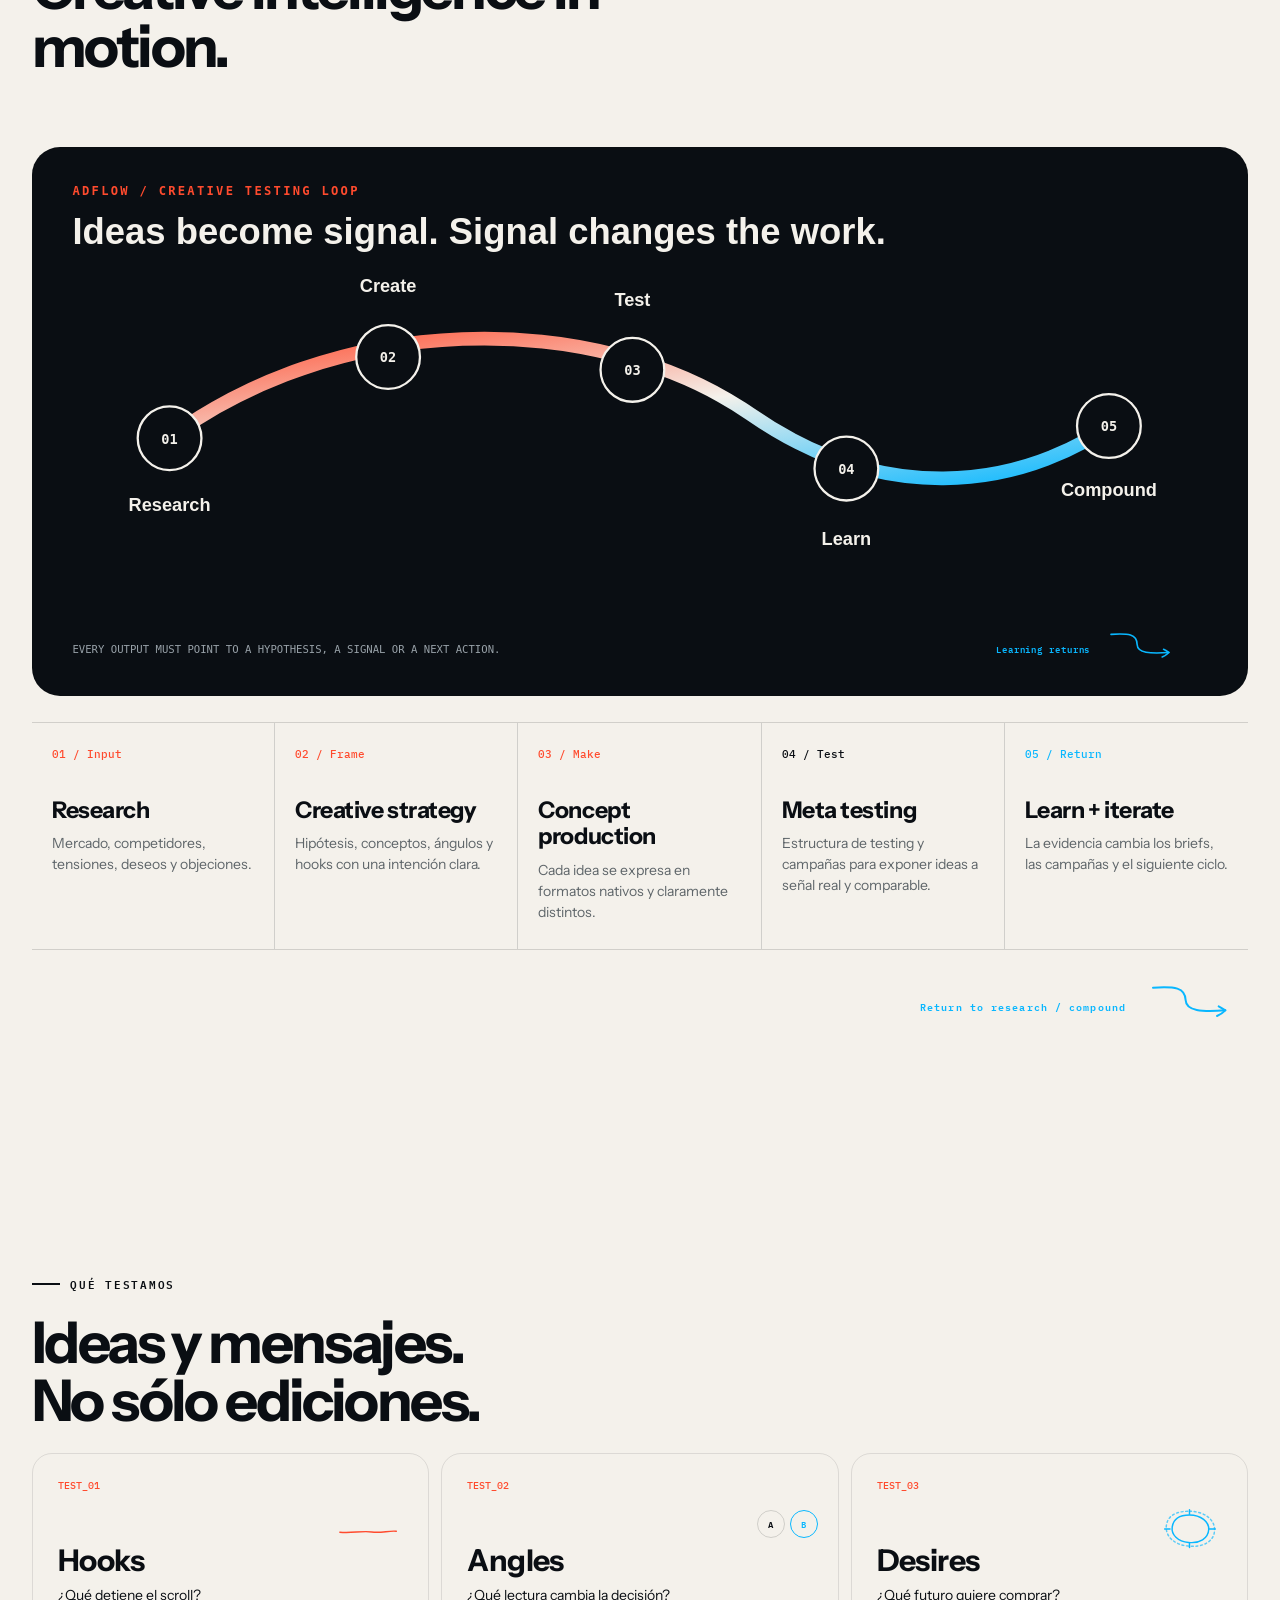
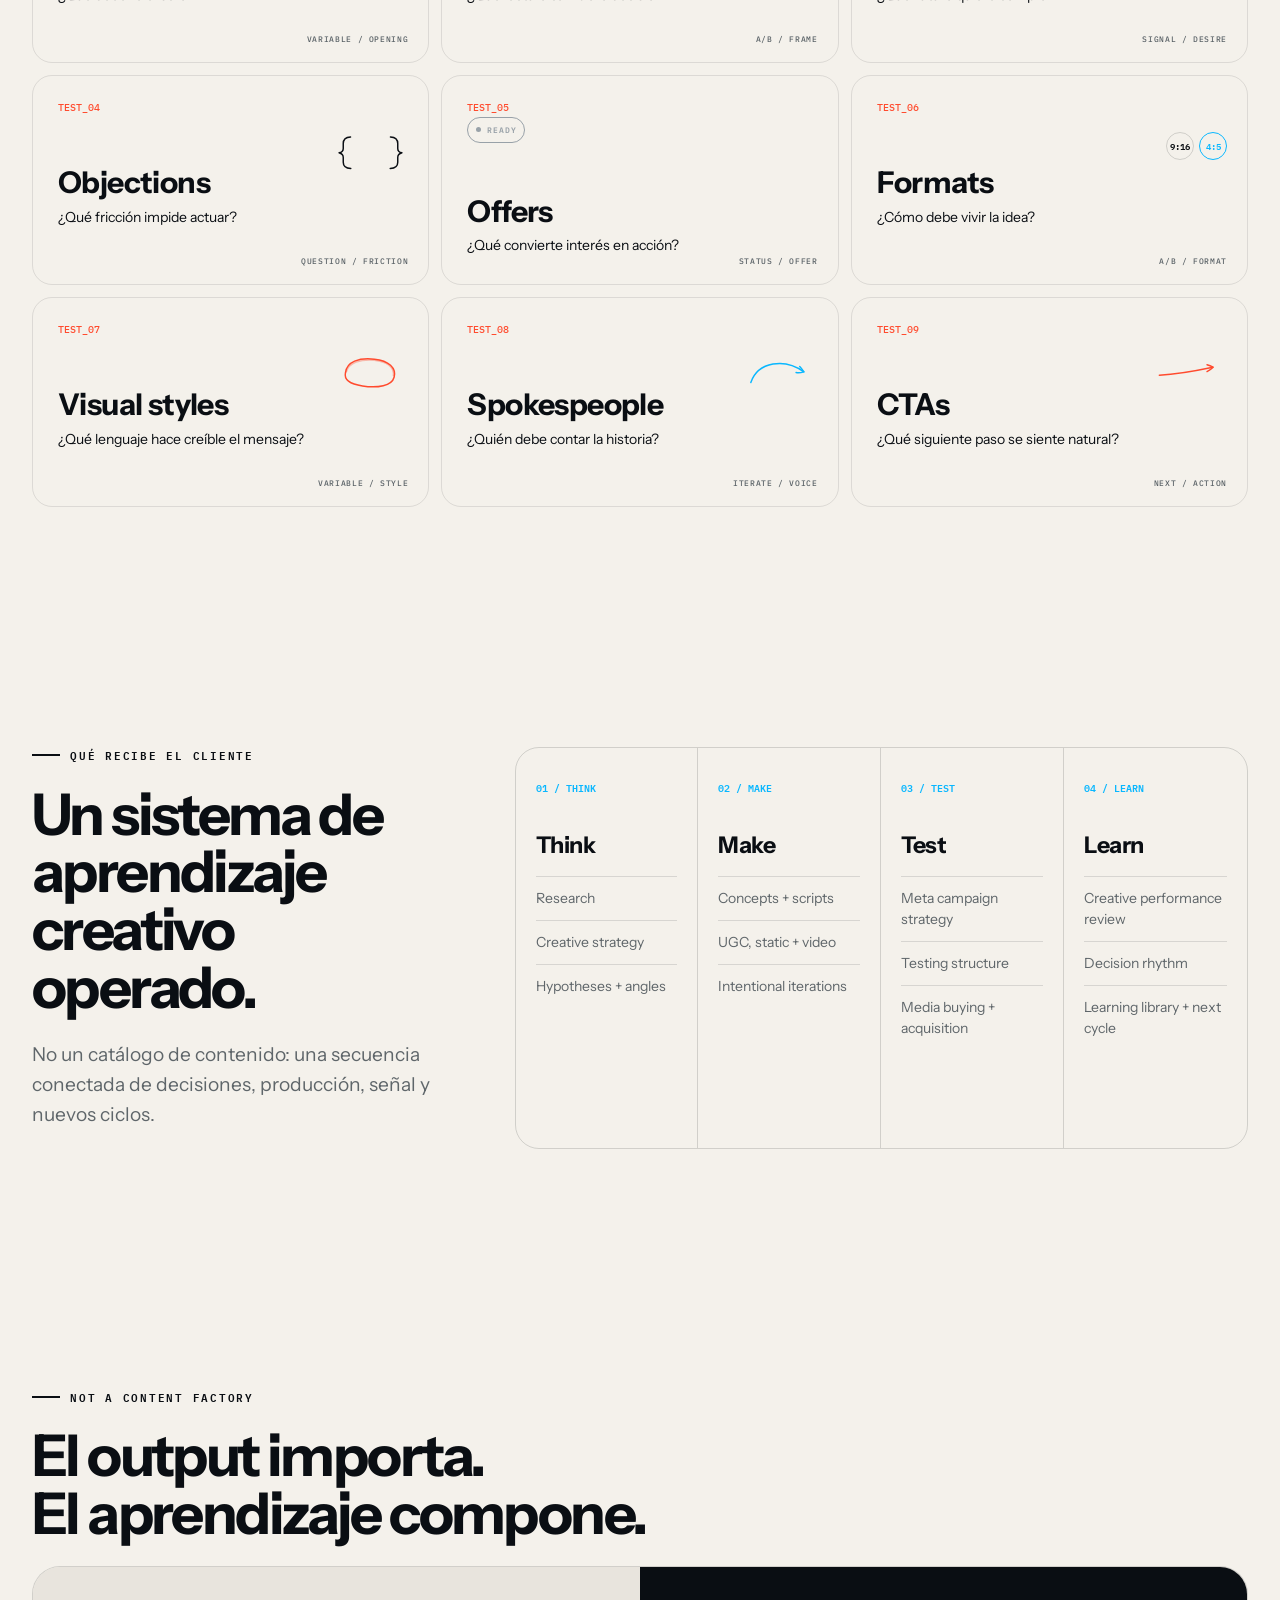
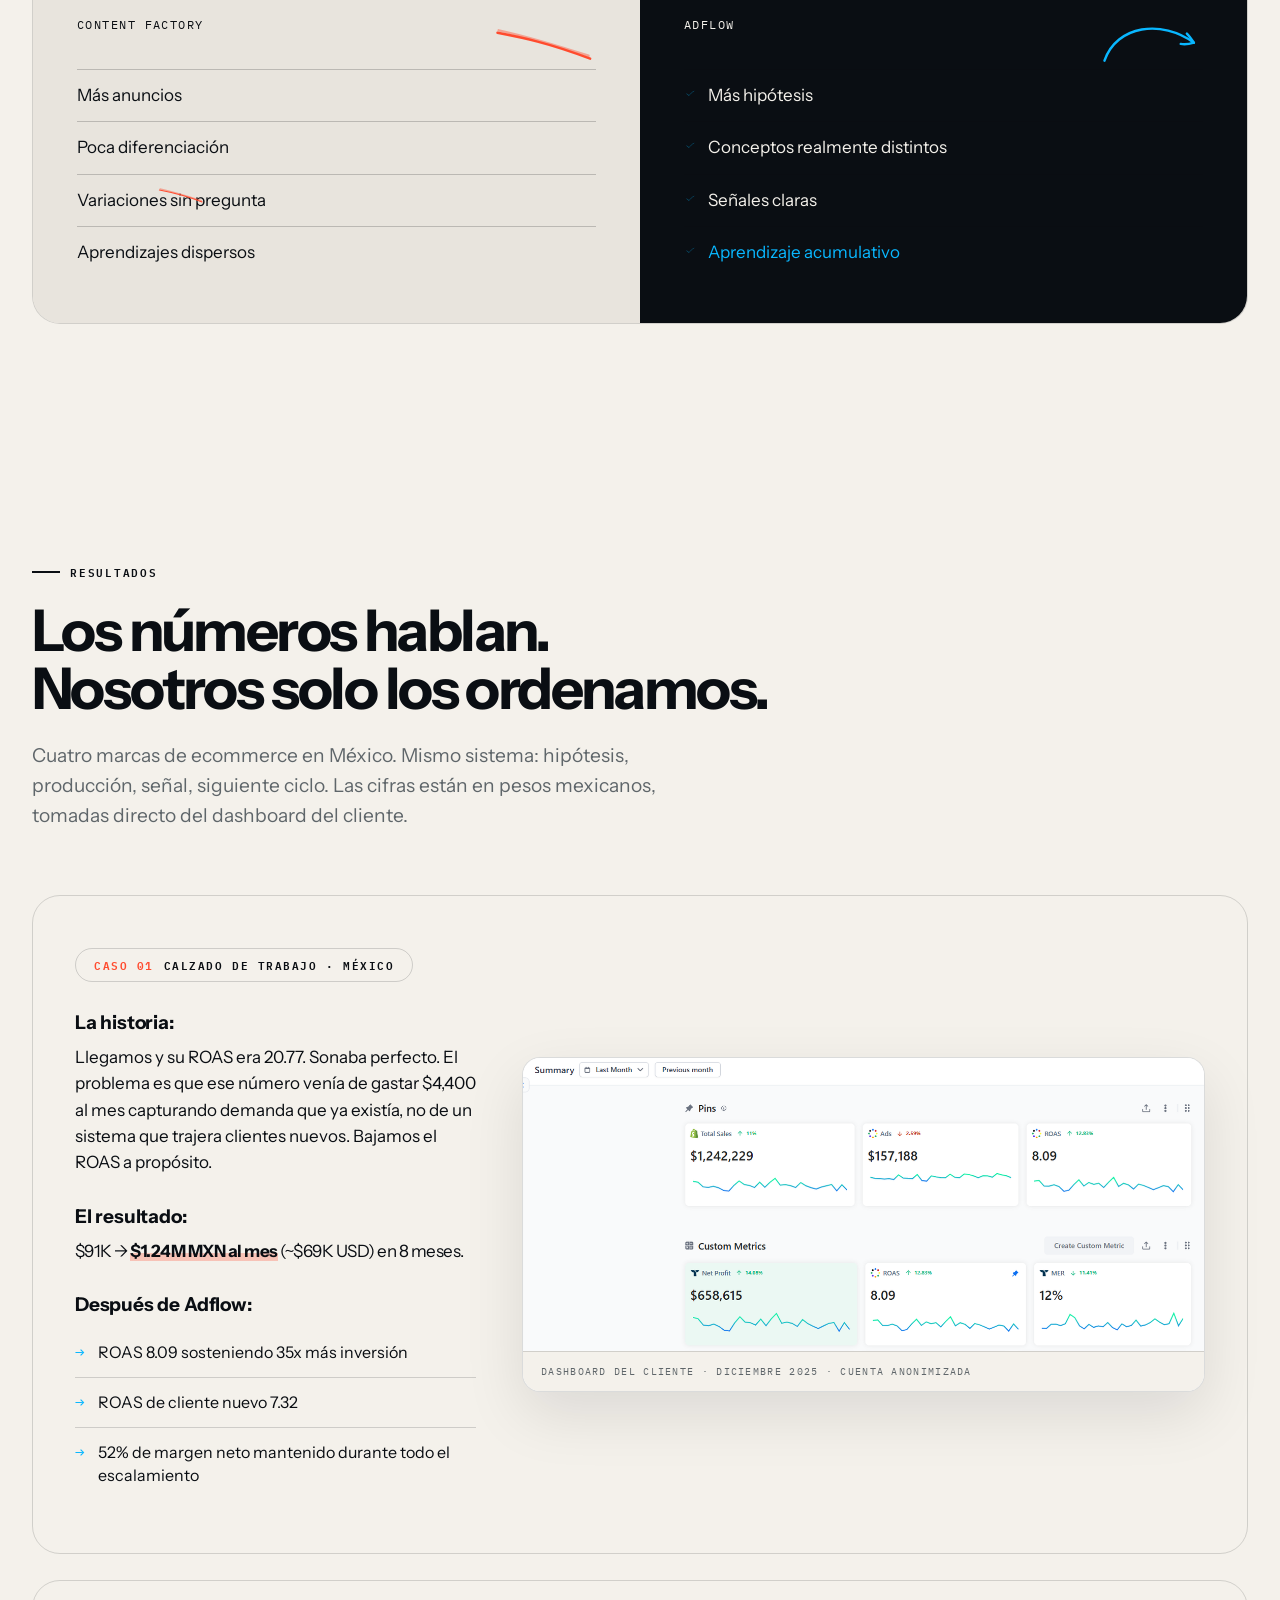
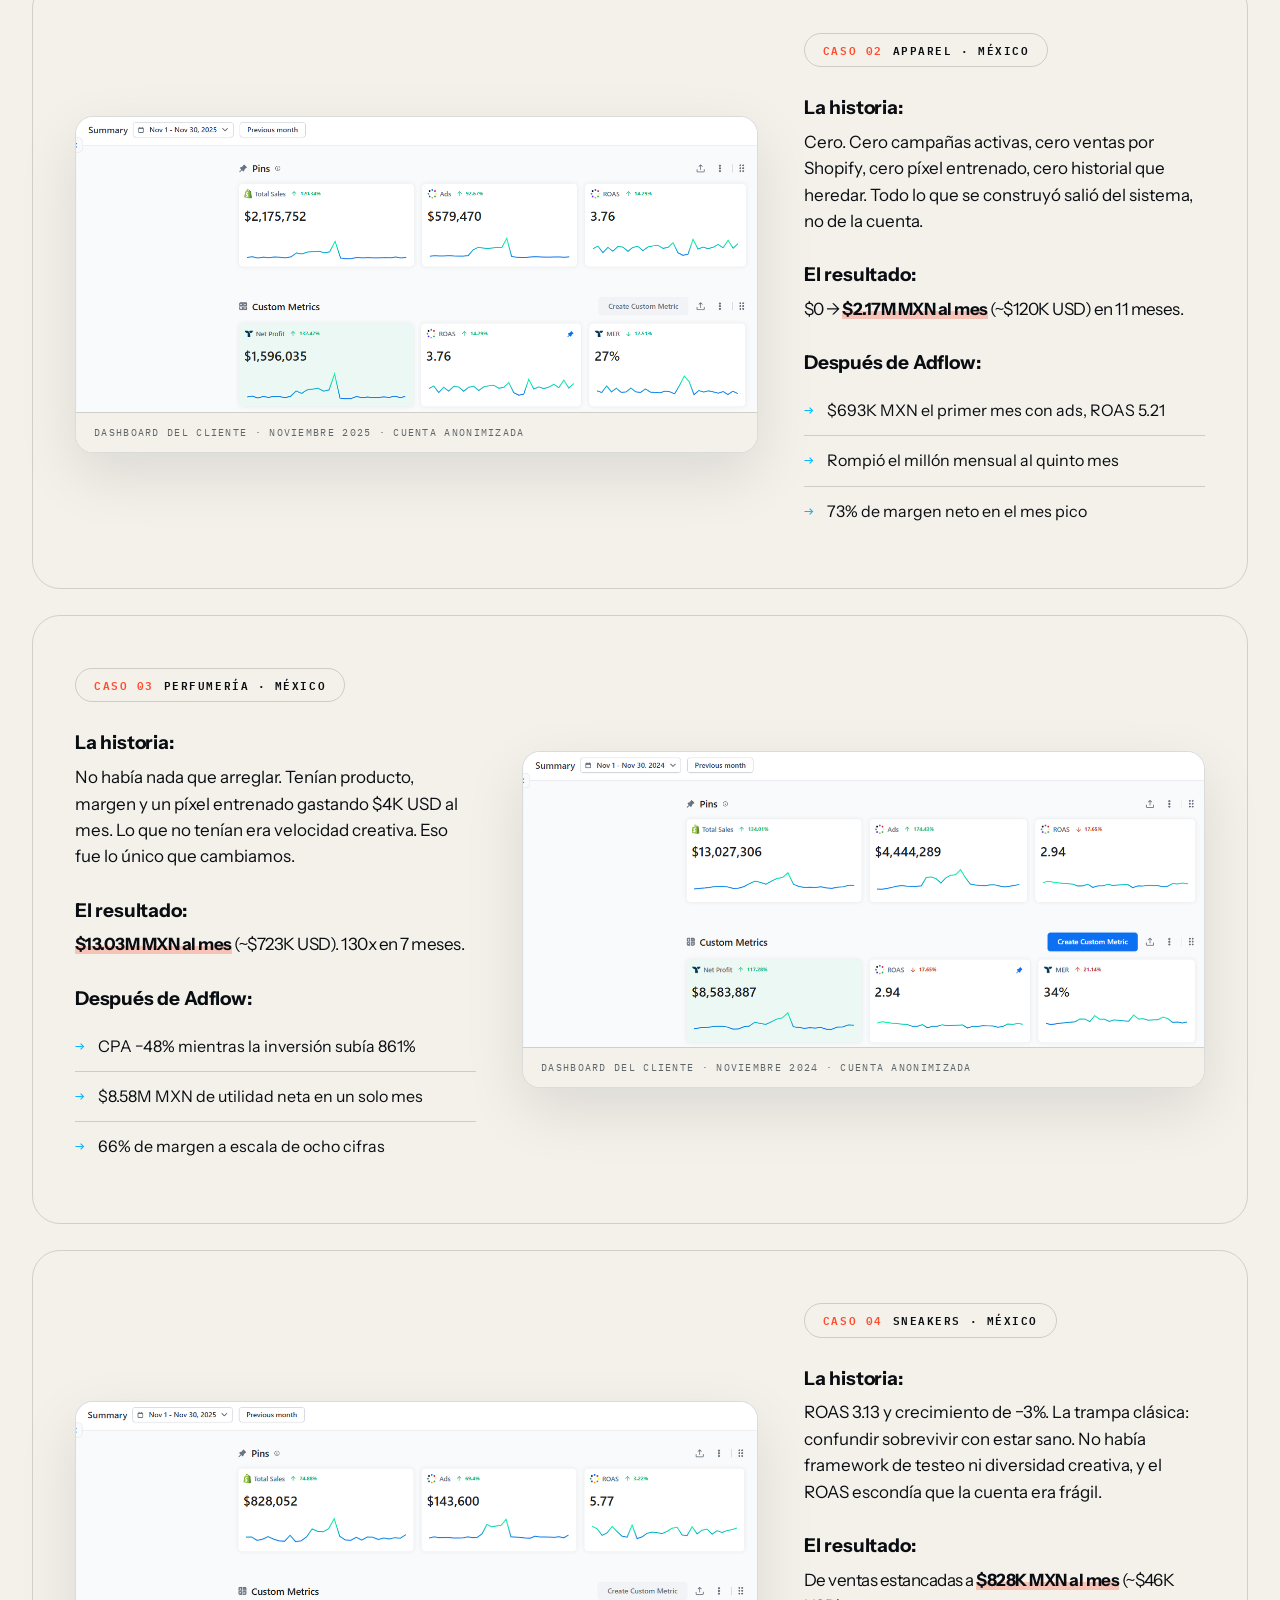
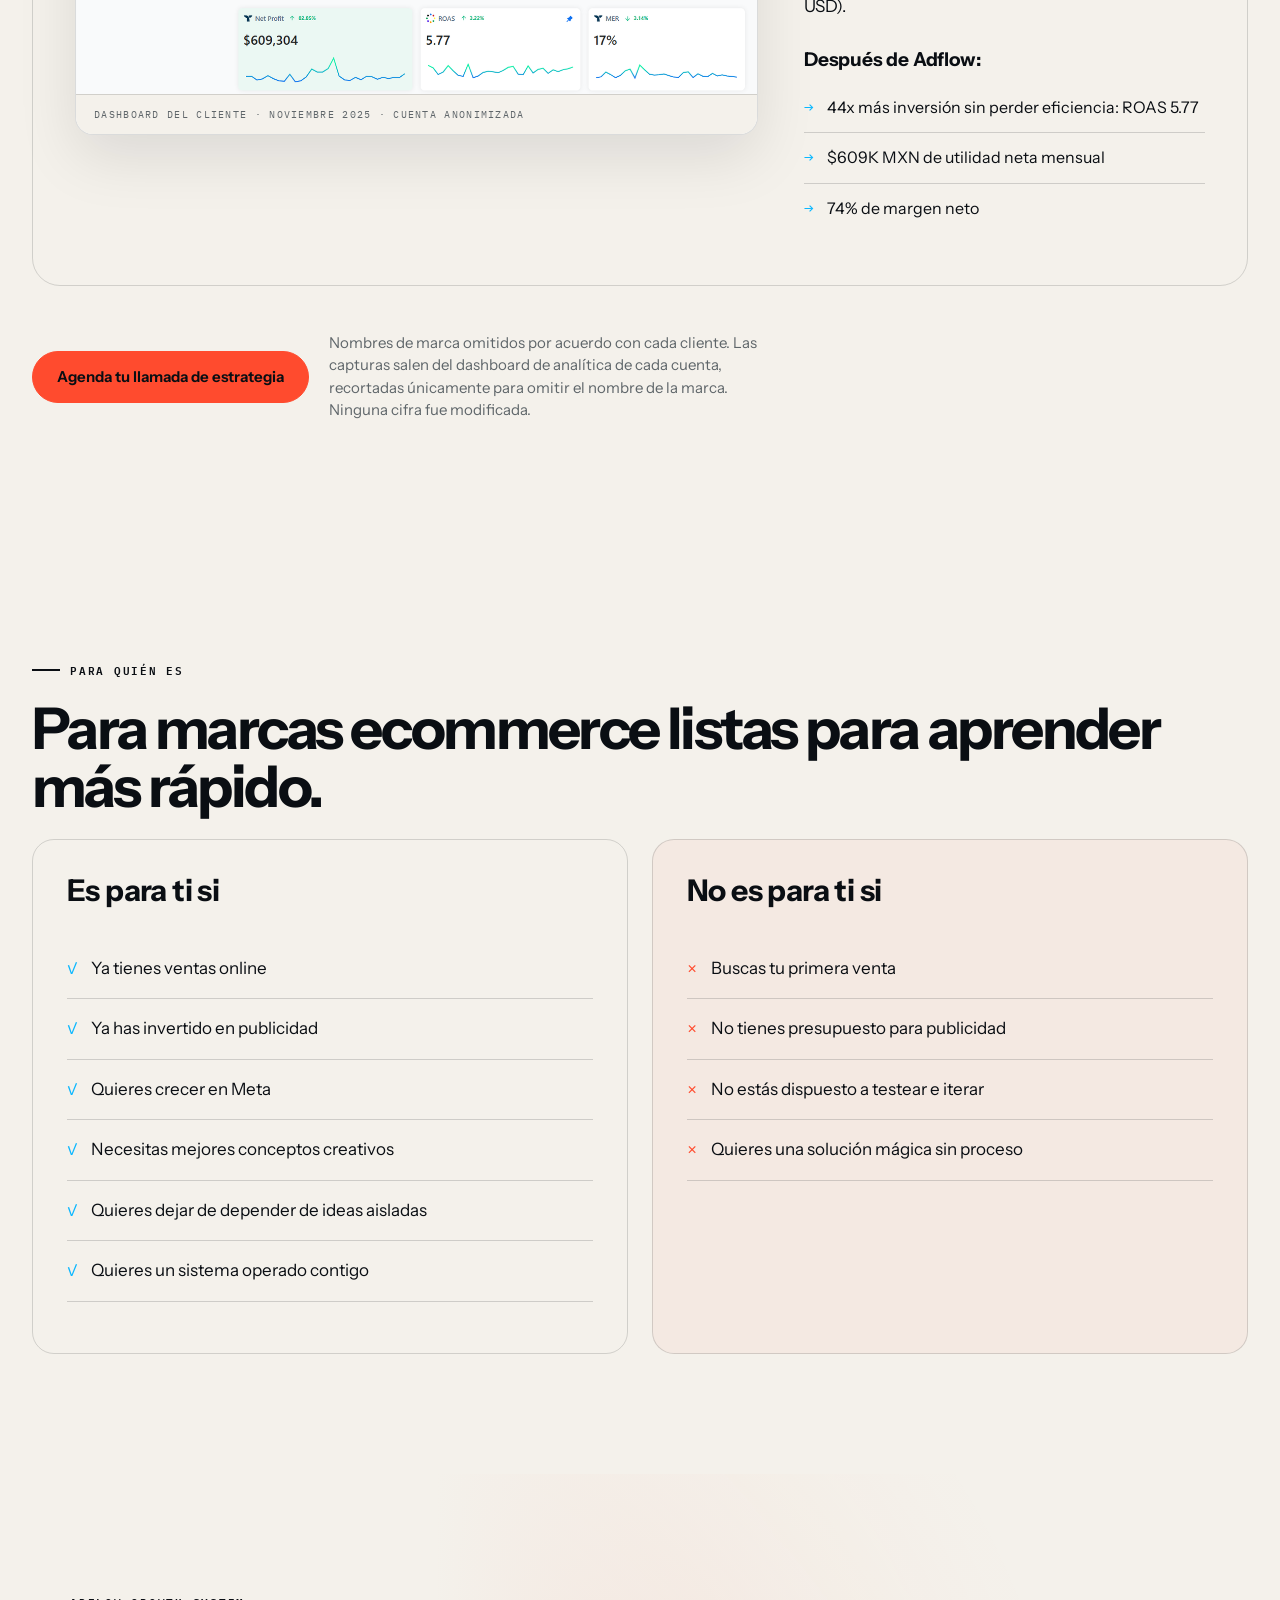
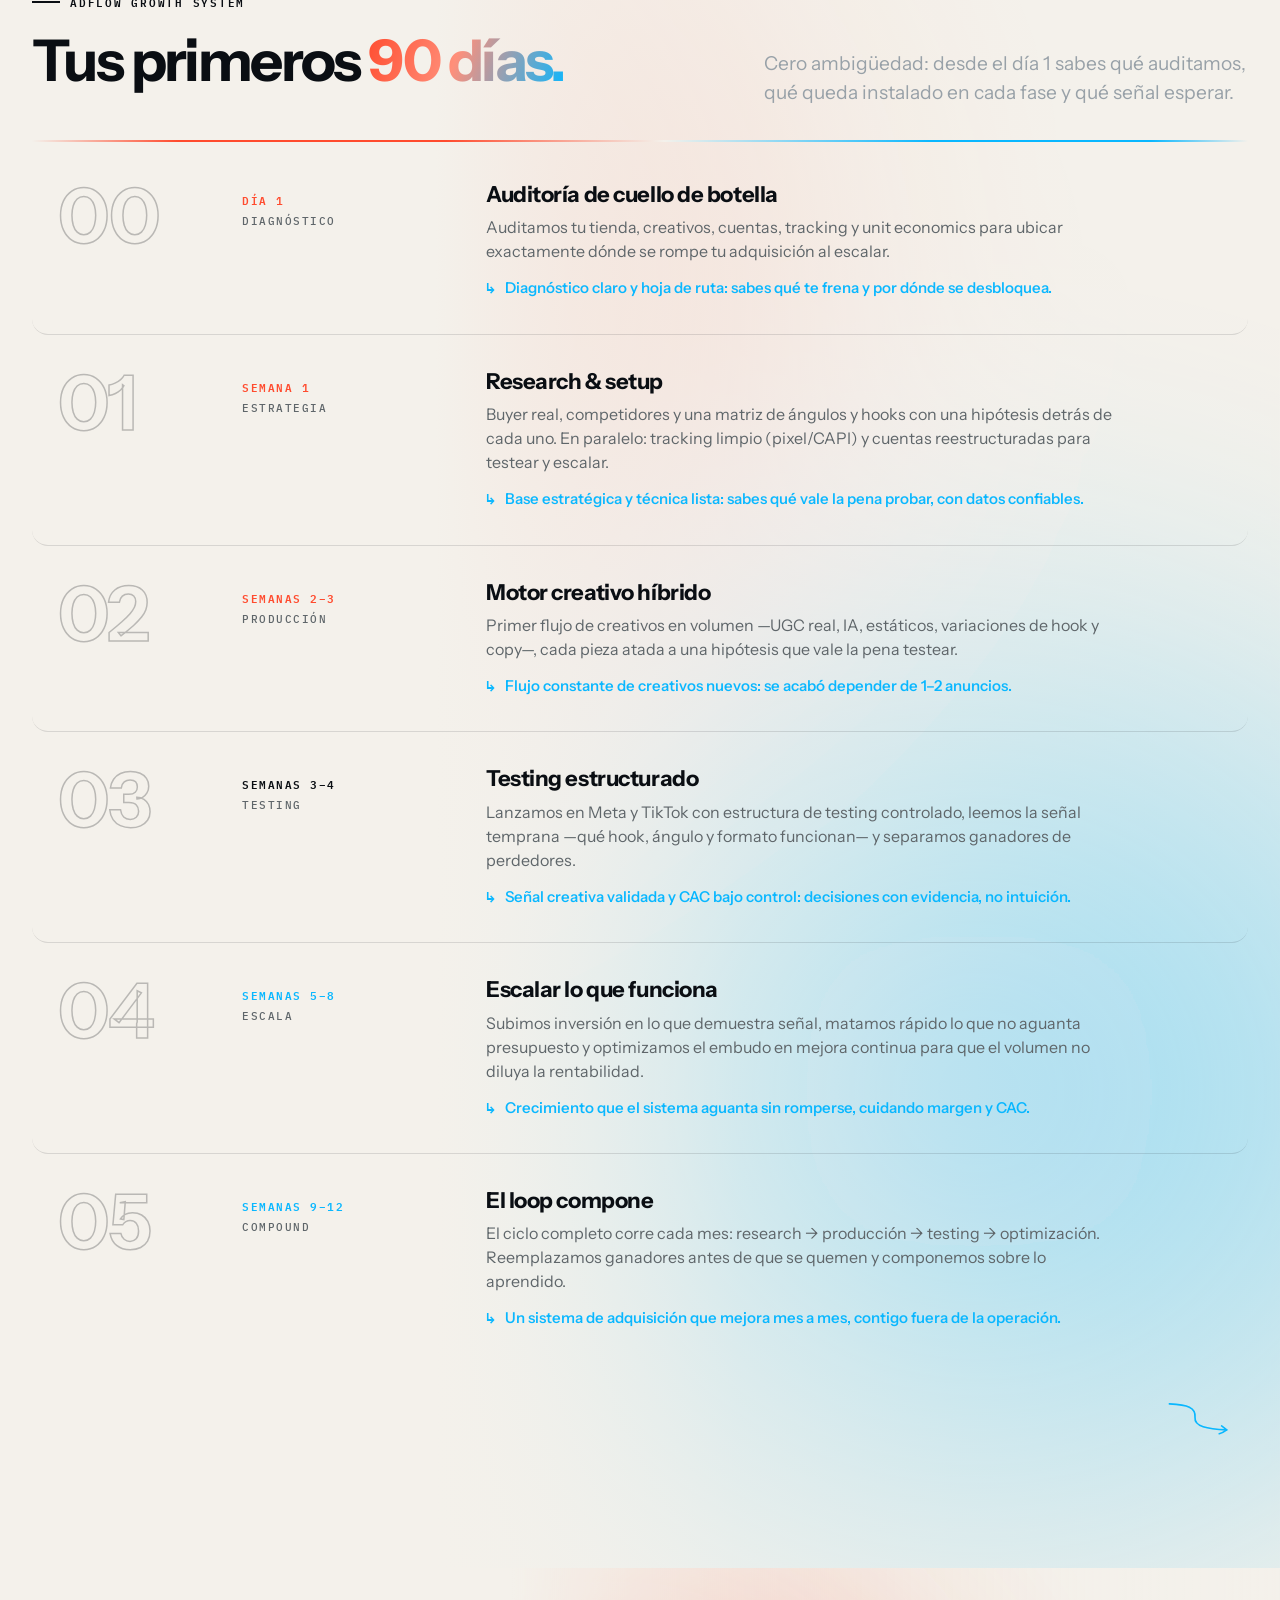
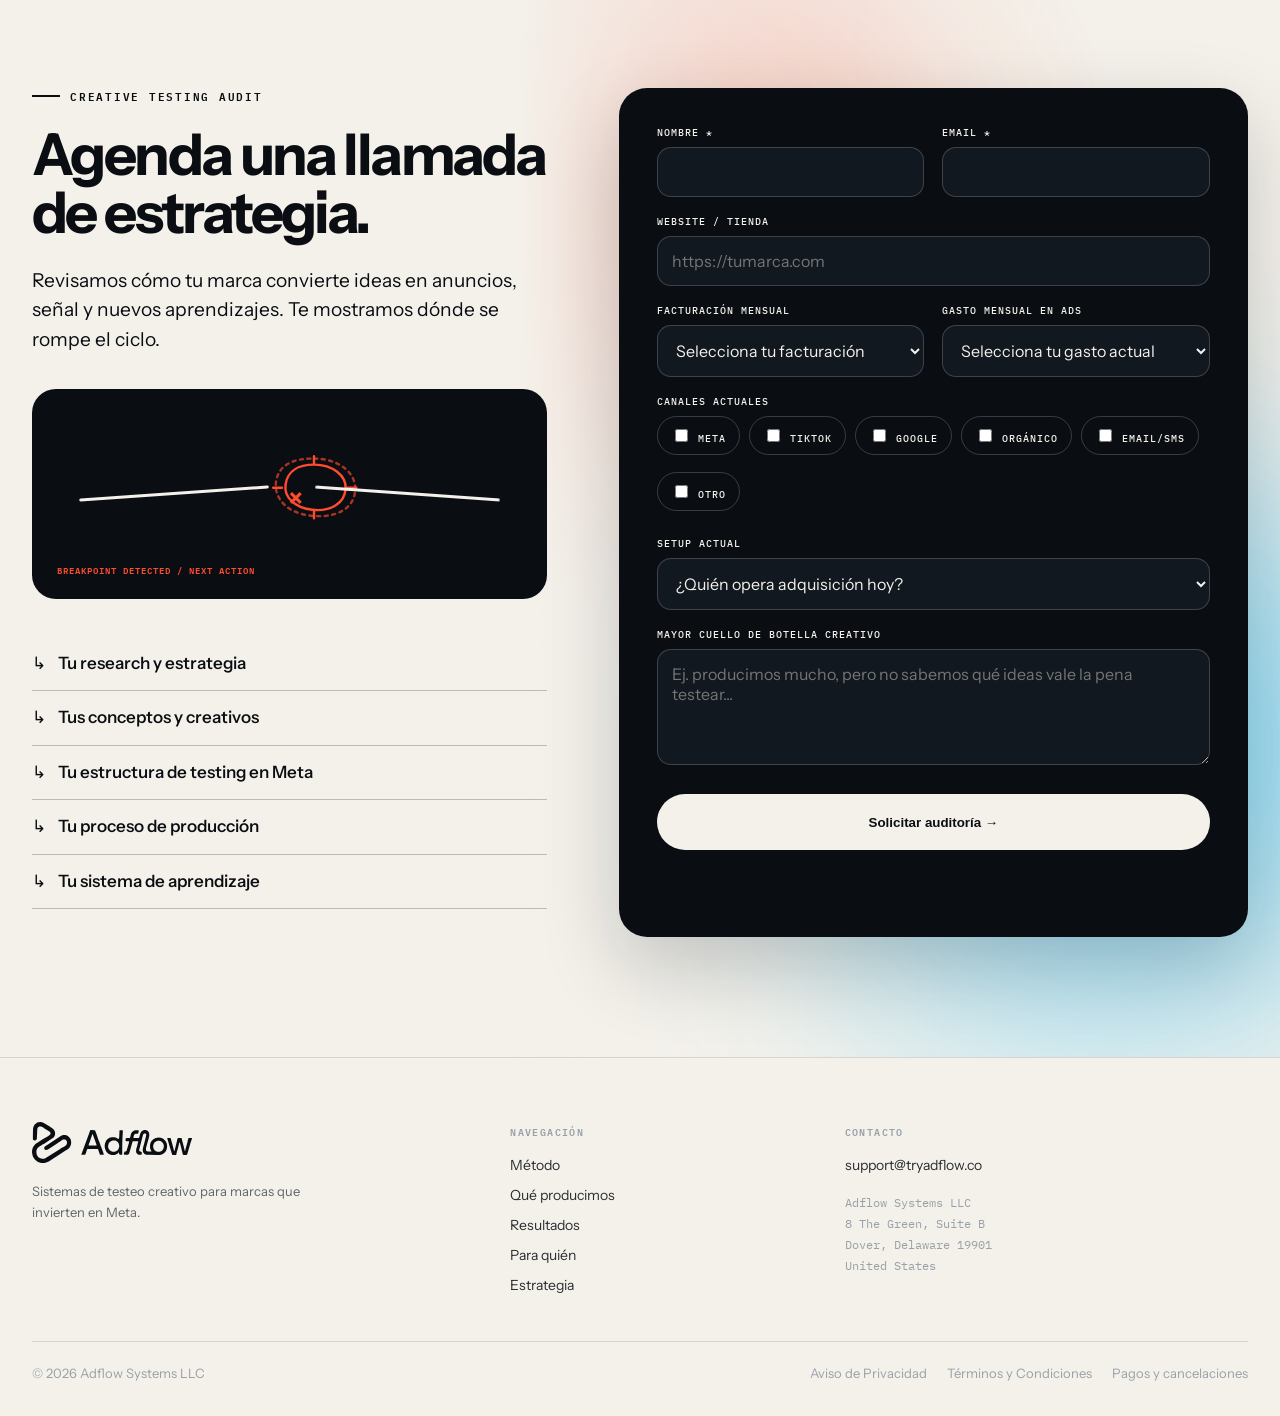
==== commit 8ef390df: "Nav: "Auditoria" pasa a "Estrategia" y apunta a los 90 dias El item del menu ahora dice "Estrategia"" ====
--- a/index.html
+++ b/index.html
@@ -522,7 +522,7 @@
   <script src="assets/creatives/manifest.js"></script>
 </head>
 <body>
-  <nav aria-label="Principal"><div class="wrap"><a class="brand" href="#top"><img src="assets/adflow-lockup-ivory.svg" alt="Adflow"></a><div class="navlinks"><a data-i18n="nav_method" href="#method">Método</a><a data-i18n="nav_output" href="#outputs">Qué producimos</a><a data-i18n="nav_results" href="#resultados">Resultados</a><a data-i18n="nav_fit" href="#fit">Para quién</a><a data-i18n="nav_audit" href="#audit">Auditoría</a><div class="langs" aria-label="Idioma"><button class="lang" data-lang="en">EN</button><button class="lang active" data-lang="es">ES</button></div><a class="btn primary nav-cta" data-i18n="cta" href="#audit">Agenda tu llamada de estrategia</a><button class="menu" aria-label="Abrir menú"><i></i><i></i><i></i></button></div><button class="theme-toggle" id="theme-toggle" aria-label="Cambiar tema claro/oscuro">Light</button></div></nav>
+  <nav aria-label="Principal"><div class="wrap"><a class="brand" href="#top"><img src="assets/adflow-lockup-ivory.svg" alt="Adflow"></a><div class="navlinks"><a data-i18n="nav_method" href="#method">Método</a><a data-i18n="nav_output" href="#outputs">Qué producimos</a><a data-i18n="nav_results" href="#resultados">Resultados</a><a data-i18n="nav_fit" href="#fit">Para quién</a><a data-i18n="nav_audit" href="#roadmap">Estrategia</a><div class="langs" aria-label="Idioma"><button class="lang" data-lang="en">EN</button><button class="lang active" data-lang="es">ES</button></div><a class="btn primary nav-cta" data-i18n="cta" href="#audit">Agenda tu llamada de estrategia</a><button class="menu" aria-label="Abrir menú"><i></i><i></i><i></i></button></div><button class="theme-toggle" id="theme-toggle" aria-label="Cambiar tema claro/oscuro">Light</button></div></nav>
   <main id="top">
     <section class="hero3 dark">
       <div class="hero3-bg" aria-hidden="true"></div>
@@ -764,11 +764,11 @@
         <div class="roadmap-close"><span>Every cycle feeds the next one</span><i aria-hidden="true"></i></div>
       </div>
     </section>
-    <section class="section audit" id="audit"><div class="wrap audit-grid"><div><p class="eyebrow">Creative testing audit</p><h2 data-i18n="audit_title">Agenda tu llamada de estrategia.</h2><p class="lead" data-i18n="audit_copy">Revisamos cómo tu marca convierte ideas en anuncios, señal y nuevos aprendizajes. Te mostramos dónde se rompe el ciclo.</p><ul class="audit-points"><li>Tu research y estrategia</li><li>Tus conceptos y creativos</li><li>Tu estructura de testing en Meta</li><li>Tu proceso de producción</li><li>Tu sistema de aprendizaje</li></ul></div><form class="form" id="audit-form"><div class="fields"><div class="field-group"><label for="name">Nombre *</label><input id="name" name="name" autocomplete="name" required></div><div class="field-group"><label for="email">Email *</label><input id="email" name="email" type="email" autocomplete="email" required></div><div class="field-group full"><label for="website">Website / Tienda</label><input id="website" name="website" type="url" placeholder="https://tumarca.com"></div><div class="field-group"><label for="monthly_revenue">Facturación mensual</label><select id="monthly_revenue" name="monthly_revenue"><option value="" selected disabled>Selecciona tu facturación</option><option value="under-10k">Menos de $10,000/mes</option><option value="10k-30k">$10,000 - $30,000/mes</option><option value="30k-75k">$30,000 - $75,000/mes</option><option value="75k-150k">$75,000 - $150,000/mes</option><option value="150k-plus">$150,000+/mes</option></select></div><div class="field-group"><label for="monthly_spend">Gasto mensual en ads</label><select id="monthly_spend" name="monthly_spend"><option value="" selected disabled>Selecciona tu gasto actual</option><option value="under-5k">Menos de $5,000/mes</option><option value="5k-15k">$5,000 - $15,000/mes</option><option value="15k-30k">$15,000 - $30,000/mes</option><option value="30k-50k">$30,000 - $50,000/mes</option><option value="50k-plus">$50,000+/mes</option></select></div><div class="field-group full"><span class="group-label">Canales actuales</span><div class="checks"><label class="check"><input type="checkbox" name="current_channels" value="meta"> Meta</label><label class="check"><input type="checkbox" name="current_channels" value="tiktok"> TikTok</label><label class="check"><input type="checkbox" name="current_channels" value="google"> Google</label><label class="check"><input type="checkbox" name="current_channels" value="organic"> Orgánico</label><label class="check"><input type="checkbox" name="current_channels" value="email-sms"> Email/SMS</label><label class="check"><input type="checkbox" name="current_channels" value="other"> Otro</label></div></div><div class="field-group full"><label for="creative_setup">Setup actual</label><select id="creative_setup" name="creative_setup"><option value="" selected disabled>¿Quién opera adquisición hoy?</option><option value="in-house">Equipo interno</option><option value="agency">Agencia</option><option value="freelancers">Freelancers / Contractors</option><option value="founder">Lo hago yo mismo</option><option value="hybrid">Combinación de lo anterior</option></select></div><div class="field-group full"><label for="bottleneck">Mayor cuello de botella creativo</label><textarea id="bottleneck" name="bottleneck" placeholder="Ej. producimos mucho, pero no sabemos qué ideas vale la pena testear..."></textarea></div></div><button class="submit" type="submit" data-i18n="submit">Solicitar auditoría →</button><p class="status" role="status" aria-live="polite"></p></form></div></section>
+    <section class="section audit" id="audit"><div class="wrap audit-grid"><div><p class="eyebrow">Creative testing audit</p><h2 data-i18n="audit_title">Agenda una llamada de estrategia.</h2><p class="lead" data-i18n="audit_copy">Revisamos cómo tu marca convierte ideas en anuncios, señal y nuevos aprendizajes. Te mostramos dónde se rompe el ciclo.</p><ul class="audit-points"><li>Tu research y estrategia</li><li>Tus conceptos y creativos</li><li>Tu estructura de testing en Meta</li><li>Tu proceso de producción</li><li>Tu sistema de aprendizaje</li></ul></div><form class="form" id="audit-form"><div class="fields"><div class="field-group"><label for="name">Nombre *</label><input id="name" name="name" autocomplete="name" required></div><div class="field-group"><label for="email">Email *</label><input id="email" name="email" type="email" autocomplete="email" required></div><div class="field-group full"><label for="website">Website / Tienda</label><input id="website" name="website" type="url" placeholder="https://tumarca.com"></div><div class="field-group"><label for="monthly_revenue">Facturación mensual</label><select id="monthly_revenue" name="monthly_revenue"><option value="" selected disabled>Selecciona tu facturación</option><option value="under-10k">Menos de $10,000/mes</option><option value="10k-30k">$10,000 - $30,000/mes</option><option value="30k-75k">$30,000 - $75,000/mes</option><option value="75k-150k">$75,000 - $150,000/mes</option><option value="150k-plus">$150,000+/mes</option></select></div><div class="field-group"><label for="monthly_spend">Gasto mensual en ads</label><select id="monthly_spend" name="monthly_spend"><option value="" selected disabled>Selecciona tu gasto actual</option><option value="under-5k">Menos de $5,000/mes</option><option value="5k-15k">$5,000 - $15,000/mes</option><option value="15k-30k">$15,000 - $30,000/mes</option><option value="30k-50k">$30,000 - $50,000/mes</option><option value="50k-plus">$50,000+/mes</option></select></div><div class="field-group full"><span class="group-label">Canales actuales</span><div class="checks"><label class="check"><input type="checkbox" name="current_channels" value="meta"> Meta</label><label class="check"><input type="checkbox" name="current_channels" value="tiktok"> TikTok</label><label class="check"><input type="checkbox" name="current_channels" value="google"> Google</label><label class="check"><input type="checkbox" name="current_channels" value="organic"> Orgánico</label><label class="check"><input type="checkbox" name="current_channels" value="email-sms"> Email/SMS</label><label class="check"><input type="checkbox" name="current_channels" value="other"> Otro</label></div></div><div class="field-group full"><label for="creative_setup">Setup actual</label><select id="creative_setup" name="creative_setup"><option value="" selected disabled>¿Quién opera adquisición hoy?</option><option value="in-house">Equipo interno</option><option value="agency">Agencia</option><option value="freelancers">Freelancers / Contractors</option><option value="founder">Lo hago yo mismo</option><option value="hybrid">Combinación de lo anterior</option></select></div><div class="field-group full"><label for="bottleneck">Mayor cuello de botella creativo</label><textarea id="bottleneck" name="bottleneck" placeholder="Ej. producimos mucho, pero no sabemos qué ideas vale la pena testear..."></textarea></div></div><button class="submit" type="submit" data-i18n="submit">Solicitar auditoría →</button><p class="status" role="status" aria-live="polite"></p></form></div></section>
   </main>
-  <footer><div class="wrap"><div class="foot-top"><div><img src="assets/adflow-lockup-ivory.svg" alt="Adflow"><p data-i18n="foot_tagline">Sistemas de testeo creativo para marcas que invierten en Meta.</p></div><div class="foot-col"><h4 data-i18n="foot_nav">Navegación</h4><a href="#method" data-i18n="nav_method">Método</a><a href="#outputs" data-i18n="nav_output">Qué producimos</a><a href="#resultados" data-i18n="nav_results">Resultados</a><a href="#fit" data-i18n="nav_fit">Para quién</a><a href="#audit" data-i18n="nav_audit">Auditoría</a></div><div class="foot-col"><h4 data-i18n="foot_contact">Contacto</h4><a href="mailto:support@tryadflow.co">support@tryadflow.co</a><address class="foot-entity">Adflow Systems LLC<br>8 The Green, Suite B<br>Dover, Delaware 19901<br>United States</address></div></div><div class="foot-bottom"><span>&copy; 2026 Adflow Systems LLC</span><span class="push"></span><a href="privacy.html" data-i18n="foot_privacy">Aviso de Privacidad</a><a href="terms.html" data-i18n="foot_terms">Términos y Condiciones</a><a href="refunds.html" data-i18n="foot_refunds">Pagos y cancelaciones</a></div></div></footer>
+  <footer><div class="wrap"><div class="foot-top"><div><img src="assets/adflow-lockup-ivory.svg" alt="Adflow"><p data-i18n="foot_tagline">Sistemas de testeo creativo para marcas que invierten en Meta.</p></div><div class="foot-col"><h4 data-i18n="foot_nav">Navegación</h4><a href="#method" data-i18n="nav_method">Método</a><a href="#outputs" data-i18n="nav_output">Qué producimos</a><a href="#resultados" data-i18n="nav_results">Resultados</a><a href="#fit" data-i18n="nav_fit">Para quién</a><a href="#roadmap" data-i18n="nav_audit">Estrategia</a></div><div class="foot-col"><h4 data-i18n="foot_contact">Contacto</h4><a href="mailto:support@tryadflow.co">support@tryadflow.co</a><address class="foot-entity">Adflow Systems LLC<br>8 The Green, Suite B<br>Dover, Delaware 19901<br>United States</address></div></div><div class="foot-bottom"><span>&copy; 2026 Adflow Systems LLC</span><span class="push"></span><a href="privacy.html" data-i18n="foot_privacy">Aviso de Privacidad</a><a href="terms.html" data-i18n="foot_terms">Términos y Condiciones</a><a href="refunds.html" data-i18n="foot_refunds">Pagos y cancelaciones</a></div></div></footer>
   <script>
-    const translations={es:{},en:{case1_n:'Case 01',case2_n:'Case 02',case3_n:'Case 03',case4_n:'Case 04',nav_results:'Results',cases_eyebrow:'Results',cases_title:'The numbers talk.<br>We just put them in order.',cases_copy:'Four ecommerce brands in Mexico. Same system: hypotheses, production, signal, next cycle. Figures are in Mexican pesos, pulled straight from the client dashboard.',case_story:'The story:',case_result:'The result:',case_after:'After Adflow:',case1_tag:'Work footwear · Mexico',case1_story:'We walked in and their ROAS was 20.77. Sounded perfect. The problem is that number came from spending $4,400 a month harvesting demand that already existed — not from a system bringing in new customers. We lowered the ROAS on purpose.',case1_result:'$91K → <b>$1.24M MXN/month</b> (~$69K USD) in 8 months.',case1_a1:'8.09 ROAS while sustaining 35x the spend',case1_a2:'7.32 new-customer ROAS',case1_a3:'52% net margin held through the entire scale-up',case1_cap:'Client dashboard · December 2025 · account anonymized',case2_tag:'Apparel · Mexico',case2_story:'Zero. Zero live campaigns, zero Shopify sales, zero trained pixel, zero history to inherit. Everything that got built came from the system, not from the account.',case2_result:'$0 → <b>$2.17M MXN/month</b> (~$120K USD) in 11 months.',case2_a1:'$693K MXN in the first month running ads, 5.21 ROAS',case2_a2:'Broke a million pesos a month by month five',case2_a3:'73% net margin in the peak month',case2_cap:'Client dashboard · November 2025 · account anonymized',case3_tag:'Fragrance · Mexico',case3_story:'There was nothing to fix. They had product, margin and a trained pixel spending $4K USD a month. What they did not have was creative velocity. That was the only thing we changed.',case3_result:'<b>$13.03M MXN/month</b> (~$723K USD). 130x in 7 months.',case3_a1:'CPA down 48% while spend went up 861%',case3_a2:'$8.58M MXN in net profit in a single month',case3_a3:'66% margin at eight-figure scale',case3_cap:'Client dashboard · November 2024 · account anonymized',case4_tag:'Sneakers · Mexico',case4_story:'3.13 ROAS and −3% growth. The classic trap: mistaking survival for health. No testing framework, no creative diversity — and the ROAS hid how fragile the account was.',case4_result:'From stagnant sales to <b>$828K MXN/month</b> (~$46K USD).',case4_a1:'44x the spend with no loss in efficiency: 5.77 ROAS',case4_a2:'$609K MXN in net profit per month',case4_a3:'74% net margin',case4_cap:'Client dashboard · November 2025 · account anonymized',cases_note:'Brand names withheld by agreement with each client. Screenshots come straight from each account’s analytics dashboard, cropped only to leave out the brand name. No figure was altered.',foot_tagline:'Creative testing systems for brands advertising on Meta.',foot_nav:'Navigation',foot_contact:'Contact',foot_privacy:'Privacy Policy',foot_terms:'Terms and Conditions',foot_refunds:'Billing &amp; cancellations',nav_method:'Method',nav_output:'What we make',nav_fit:'Who it’s for',nav_audit:'Audit',cta:'Book your strategy call',see_method:'Learn how it works',hero_title:'Creative intelligence<br><span class="signal-grad">in motion.</span>',hero_copy:'We turn creative strategy, production and media buying into an acquisition system that finds what sells, what scales and what keeps growth profitable.',output_eyebrow:'Creative output / testing surface',output_title:'Ideas in motion.<br>Signal that returns.',output_copy:'UGC, hooks, statics, demos and founder-led: distinct expressions of hypotheses worth testing.',problem_eyebrow:'The real problem',problem_title:'Brands don’t run out of ads.',problem_statement:'They run out of <em>new ideas</em> worth testing.',p1t:'Creative fatigue',p1c:'Concepts lose force and the team arrives late to the next angle.',p2t:'Surface-level variations',p2c:'Changing a color or first frame does not create a new reason to buy.',p3t:'Production without hypotheses',p3c:'More assets, without a clear question the market can answer.',p4t:'Learning gets lost',p4c:'Every month starts over when signal does not feed the next brief.',method_title:'Creative intelligence in motion.',method_copy:'A living cycle connecting what we think, what we make and what the market proves.',m1:'Market, competitors, tensions, desires and objections.',m2:'Hypotheses, concepts, angles and hooks with clear intent.',m3:'Each idea becomes distinct, native executions.',m4:'Structure that exposes ideas to real, comparable signal.',m5:'Evidence changes briefs, ads and the next cycle.',testing_eyebrow:'What we test',testing_title:'Ideas and messages.<br>Not just edits.',receive_eyebrow:'What clients receive',receive_title:'An operated creative learning system.',receive_copy:'Not a content catalog: a connected sequence of decisions, production, signal and new cycles.',compare_title:'Output matters.<br>Learning compounds.',fit_eyebrow:'Who it’s for',fit_title:'For ecommerce brands ready to learn faster.',fit_yes:'It’s for you if',fit_no:'It’s not for you if',audit_title:'Book your strategy call.',audit_copy:'We review how your brand turns ideas into ads, signal and new learning. We show you where the cycle breaks.',submit:'Request audit →'}};
+    const translations={es:{},en:{case1_n:'Case 01',case2_n:'Case 02',case3_n:'Case 03',case4_n:'Case 04',nav_results:'Results',cases_eyebrow:'Results',cases_title:'The numbers talk.<br>We just put them in order.',cases_copy:'Four ecommerce brands in Mexico. Same system: hypotheses, production, signal, next cycle. Figures are in Mexican pesos, pulled straight from the client dashboard.',case_story:'The story:',case_result:'The result:',case_after:'After Adflow:',case1_tag:'Work footwear · Mexico',case1_story:'We walked in and their ROAS was 20.77. Sounded perfect. The problem is that number came from spending $4,400 a month harvesting demand that already existed — not from a system bringing in new customers. We lowered the ROAS on purpose.',case1_result:'$91K → <b>$1.24M MXN/month</b> (~$69K USD) in 8 months.',case1_a1:'8.09 ROAS while sustaining 35x the spend',case1_a2:'7.32 new-customer ROAS',case1_a3:'52% net margin held through the entire scale-up',case1_cap:'Client dashboard · December 2025 · account anonymized',case2_tag:'Apparel · Mexico',case2_story:'Zero. Zero live campaigns, zero Shopify sales, zero trained pixel, zero history to inherit. Everything that got built came from the system, not from the account.',case2_result:'$0 → <b>$2.17M MXN/month</b> (~$120K USD) in 11 months.',case2_a1:'$693K MXN in the first month running ads, 5.21 ROAS',case2_a2:'Broke a million pesos a month by month five',case2_a3:'73% net margin in the peak month',case2_cap:'Client dashboard · November 2025 · account anonymized',case3_tag:'Fragrance · Mexico',case3_story:'There was nothing to fix. They had product, margin and a trained pixel spending $4K USD a month. What they did not have was creative velocity. That was the only thing we changed.',case3_result:'<b>$13.03M MXN/month</b> (~$723K USD). 130x in 7 months.',case3_a1:'CPA down 48% while spend went up 861%',case3_a2:'$8.58M MXN in net profit in a single month',case3_a3:'66% margin at eight-figure scale',case3_cap:'Client dashboard · November 2024 · account anonymized',case4_tag:'Sneakers · Mexico',case4_story:'3.13 ROAS and −3% growth. The classic trap: mistaking survival for health. No testing framework, no creative diversity — and the ROAS hid how fragile the account was.',case4_result:'From stagnant sales to <b>$828K MXN/month</b> (~$46K USD).',case4_a1:'44x the spend with no loss in efficiency: 5.77 ROAS',case4_a2:'$609K MXN in net profit per month',case4_a3:'74% net margin',case4_cap:'Client dashboard · November 2025 · account anonymized',cases_note:'Brand names withheld by agreement with each client. Screenshots come straight from each account’s analytics dashboard, cropped only to leave out the brand name. No figure was altered.',foot_tagline:'Creative testing systems for brands advertising on Meta.',foot_nav:'Navigation',foot_contact:'Contact',foot_privacy:'Privacy Policy',foot_terms:'Terms and Conditions',foot_refunds:'Billing &amp; cancellations',nav_method:'Method',nav_output:'What we make',nav_fit:'Who it’s for',nav_audit:'Strategy',cta:'Book your strategy call',see_method:'Learn how it works',hero_title:'Creative intelligence<br><span class="signal-grad">in motion.</span>',hero_copy:'We turn creative strategy, production and media buying into an acquisition system that finds what sells, what scales and what keeps growth profitable.',output_eyebrow:'Creative output / testing surface',output_title:'Ideas in motion.<br>Signal that returns.',output_copy:'UGC, hooks, statics, demos and founder-led: distinct expressions of hypotheses worth testing.',problem_eyebrow:'The real problem',problem_title:'Brands don’t run out of ads.',problem_statement:'They run out of <em>new ideas</em> worth testing.',p1t:'Creative fatigue',p1c:'Concepts lose force and the team arrives late to the next angle.',p2t:'Surface-level variations',p2c:'Changing a color or first frame does not create a new reason to buy.',p3t:'Production without hypotheses',p3c:'More assets, without a clear question the market can answer.',p4t:'Learning gets lost',p4c:'Every month starts over when signal does not feed the next brief.',method_title:'Creative intelligence in motion.',method_copy:'A living cycle connecting what we think, what we make and what the market proves.',m1:'Market, competitors, tensions, desires and objections.',m2:'Hypotheses, concepts, angles and hooks with clear intent.',m3:'Each idea becomes distinct, native executions.',m4:'Structure that exposes ideas to real, comparable signal.',m5:'Evidence changes briefs, ads and the next cycle.',testing_eyebrow:'What we test',testing_title:'Ideas and messages.<br>Not just edits.',receive_eyebrow:'What clients receive',receive_title:'An operated creative learning system.',receive_copy:'Not a content catalog: a connected sequence of decisions, production, signal and new cycles.',compare_title:'Output matters.<br>Learning compounds.',fit_eyebrow:'Who it’s for',fit_title:'For ecommerce brands ready to learn faster.',fit_yes:'It’s for you if',fit_no:'It’s not for you if',audit_title:'Book a strategy call.',audit_copy:'We review how your brand turns ideas into ads, signal and new learning. We show you where the cycle breaks.',submit:'Request audit →'}};
             translations.es.m4='Estructura de testing y campañas para exponer ideas a señal real y comparable.';
     translations.es.m5='La evidencia cambia los briefs, las campañas y el siguiente ciclo.';
     translations.en.m4='A Meta testing and campaign structure that exposes ideas to real, comparable signal.';
